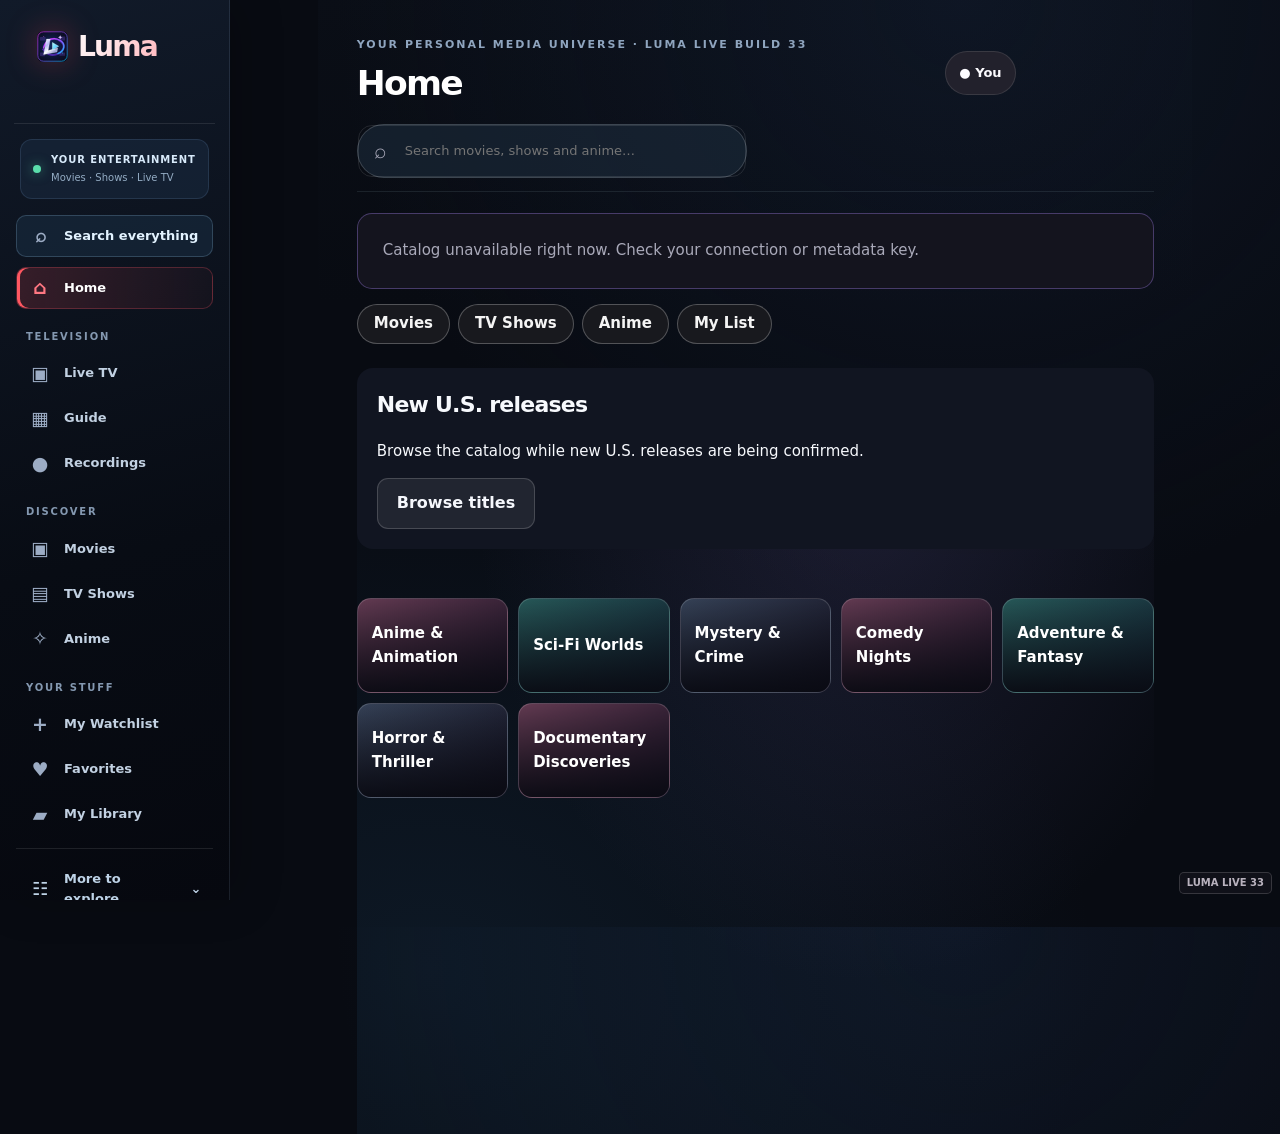
==== index.html @ 81f12582 "Place active TV focus transition inside remote handler" ====
<!doctype html>
<html lang="en"><head><meta charset="utf-8"><meta name="viewport" content="width=device-width,initial-scale=1,viewport-fit=cover"><meta name="theme-color" content="#090a12"><meta name="apple-mobile-web-app-capable" content="yes"><meta name="apple-mobile-web-app-title" content="Luma"><meta name="description" content="Luma Media Center — fresh build"><title>Luma · Live Build 33</title><link rel="icon" href="./luma-logo.svg" type="image/svg+xml">

<link rel="stylesheet" href="./iptv-vod.css">
<link rel="stylesheet" href="./luma-player.css">
<link rel="stylesheet" href="./iptv-library.css"><link rel="apple-touch-icon" sizes="180x180" href="./apple-touch-icon.png">
<style>/* styles.css */

:root{--accent:#ae8aff;--bg:#080911;--surface:#141622;--surface2:#1c2030;--text:#fcfbff;--muted:#a9a9b9;--line:#ffffff19;--shadow:0 24px 60px #0005;color-scheme:dark}*{box-sizing:border-box}html{scroll-behavior:smooth}body{background:var(--bg);color:var(--text);margin:0;font:15px/1.55 -apple-system,BlinkMacSystemFont,"Segoe UI",system-ui,sans-serif;min-height:100vh}button,input,select{font:inherit}button{cursor:pointer}a{color:var(--accent)}button:focus-visible,input:focus-visible,select:focus-visible{outline:3px solid #55f8d7;outline-offset:3px}button{border:0}h1,h2,h3,p{margin-top:0}h1,h2,h3{letter-spacing:-.035em}h1{font-size:clamp(27px,3.2vw,38px)}h2{font-size:22px}h3{font-size:19px}.app{display:grid;grid-template-columns:210px minmax(0,1fr);min-height:100vh}.sidebar{padding:25px 13px;background:#0d0f19;border-right:1px solid var(--line);position:sticky;top:0;height:100vh;z-index:10}.logo{font-size:29px;font-weight:900;letter-spacing:-.06em;display:flex;gap:7px;align-items:center;margin:0 12px 37px}.logo i{font-style:normal;color:var(--accent)}.brandSpark{filter:drop-shadow(0 0 14px var(--accent))}.navigation{display:grid;gap:6px}.navbutton{width:100%;text-align:left;padding:13px 16px;background:none;color:var(--muted);display:flex;gap:12px;align-items:center;font-weight:650;border-radius:11px}.navbutton span:first-child{min-width:18px;font-size:19px;text-align:center}.navbutton.active,.navbutton:hover{background:linear-gradient(95deg,#ac83ff24,#ffffff06);color:white}.navbutton.active{border-left:3px solid var(--accent)}.sideCaption{font-size:11px;text-transform:uppercase;letter-spacing:1.5px;margin:40px 12px 0;color:#77788d}.main{min-width:0;padding:30px clamp(20px,3.4vw,54px) 80px}.top{display:flex;align-items:center;gap:20px;justify-content:space-between;flex-wrap:wrap;margin-bottom:25px}.top small{display:block;color:var(--accent);font-size:11px;letter-spacing:2px;font-weight:750;text-transform:uppercase}.top h1{margin:4px 0 0}.searchWrap{position:relative;flex:0 1 390px;min-width:200px}.searchWrap>span{position:absolute;left:16px;top:10px;color:var(--muted);font-size:21px}.search{width:100%;background:#ffffff0c;border:1px solid var(--line);color:var(--text);border-radius:14px;padding:13px 14px 13px 46px;outline:none}.search:focus{border-color:var(--accent)}.hero{min-height:360px;border-radius:22px;position:relative;display:flex;align-items:flex-end;background-image:linear-gradient(90deg,#111524 2%,#111524b3 54%,#15172842 100%),var(--hero);background-size:cover;background-position:center;overflow:hidden;box-shadow:var(--shadow)}.hero:after{content:"";position:absolute;inset:0;background:linear-gradient(0deg,#080a17a8,transparent 55%);pointer-events:none}.heroInfo{position:relative;z-index:1;padding:clamp(22px,4vw,48px);max-width:700px}.hero h2{font-size:clamp(32px,4.3vw,58px);line-height:1.05;margin:12px 0}.hero p{max-width:540px;color:#e1deed;line-height:1.7}.eyebrow{font-size:11px;color:#e2d3ff;font-weight:800;letter-spacing:2px;text-transform:uppercase}.heroMeta{color:#cfcbe2;margin-bottom:13px;font-weight:650}.actions,.toolbar{display:flex;align-items:center;gap:10px;flex-wrap:wrap}.primary,.secondary{padding:12px 19px;border-radius:11px;font-weight:750;min-height:43px}.primary{background:var(--accent);color:#130c1e}.secondary{background:#ffffff19;color:var(--text);border:1px solid #ffffff25}.primary:hover{filter:brightness(1.12)}.secondary:hover{background:#ffffff27}.shelf{margin:34px 0}.shelfhead{display:flex;justify-content:space-between;align-items:baseline;gap:15px}.shelfhead h2{margin-bottom:15px}.shelfhead span{font-size:12px;color:var(--muted)}.tiles{display:grid;grid-template-columns:repeat(auto-fill,minmax(142px,1fr));gap:17px}.media{padding:0;text-align:left;background:none;color:var(--text);min-width:0;border-radius:13px;overflow:hidden;transition:transform .17s}.media:hover{transform:translateY(-4px)}.art{aspect-ratio:2/3;background:linear-gradient(140deg,var(--c1),#1a223b);border-radius:13px;position:relative;overflow:hidden;box-shadow:0 12px 20px #0003}.art img{position:absolute;inset:0;width:100%;height:100%;object-fit:cover}.posterText{position:absolute;top:50%;left:10%;right:10%;transform:translateY(-50%);font-size:clamp(16px,2.4vw,25px);font-weight:850;text-align:center;letter-spacing:-1px}.pin{position:absolute;z-index:2;right:8px;top:8px;background:#171520b8;color:#ffc2ed;border-radius:50%;height:30px;width:30px;display:grid;place-items:center}.iteminfo{padding:10px 2px 4px}.iteminfo b{display:block;font-size:14px;white-space:nowrap;overflow:hidden;text-overflow:ellipsis}.iteminfo small{display:block;margin-top:4px;font-size:12px;color:var(--muted)}.track{height:3px;background:#ffffff24;border-radius:6px;margin-top:10px;overflow:hidden}.track div{height:100%;background:var(--accent)}.empty,.notice,.loading{background:var(--surface);padding:25px;border:1px solid var(--line);border-radius:15px;color:var(--muted)}.notice{border-color:#ae8aff55;margin-bottom:15px}.loading{display:flex;gap:15px;align-items:center;margin-bottom:15px}.spinner{width:20px;height:20px;border:2px solid #ffffff21;border-top-color:var(--accent);border-radius:50%;animation:rotate .8s linear infinite}@keyframes rotate{to{transform:rotate(360deg)}}.micro{color:var(--muted);font-size:12px;line-height:1.8}.toolbar{margin:20px 0}.settingsGrid{display:grid;grid-template-columns:repeat(auto-fit,minmax(min(100%,360px),1fr));gap:17px;align-items:start}.settingCard{background:var(--surface);border:1px solid var(--line);border-radius:19px;padding:24px}.settingCard h2{margin-bottom:12px}.settingCard p{color:var(--muted);line-height:1.7}.settingCard label,.pad label{display:block;margin:13px 0;font-size:13px;font-weight:750;color:#d7d3e6}.settingCard input:not([type=color]),.settingCard select,.pad input,.pad select,.episodes select{display:block;width:100%;margin-top:7px;border-radius:11px;padding:12px;background:#0b0d18;color:var(--text);border:1px solid var(--line);min-height:45px}.settingCard input[type=color]{display:block;width:85px;height:44px;margin:8px 0;background:transparent;border:none}.settingCard .actions{margin-top:14px}.connect{display:flex;align-items:center;justify-content:space-between;border:1px solid var(--line);padding:12px;border-radius:10px;margin:10px 0}.status{font-size:12px;color:#fbb7c1}.shade{position:fixed;inset:0;z-index:80;background:#000c;backdrop-filter:blur(10px);display:grid;place-items:center;padding:18px}.dialog{background:#1a1c29;color:#fff;border:1px solid #ffffff28;border-radius:22px;max-height:94vh;overflow:auto;width:min(780px,100%);position:relative;box-shadow:var(--shadow)}.modalOpen{overflow:hidden}.close{position:sticky;top:15px;float:right;margin:13px 15px -53px 0;z-index:10;background:#111a;color:white;border:1px solid #ffffff27;width:37px;height:37px;border-radius:50%}.detailArt{height:260px;background-size:cover;background-position:center}.detailBody,.pad,.playerWrap{padding:28px}.detailBody h2{font-size:35px;margin:8px 0}.detailBody>p,.pad>p{color:#d1cedb;line-height:1.7}.episodes{border-top:1px solid var(--line);margin-top:24px;padding-top:24px}.episodes select{max-width:270px;margin:12px 0 20px}.episodeList{display:grid;gap:8px}.episode{background:#ffffff0c;color:white;text-align:left;border-radius:12px;padding:12px;display:grid;grid-template-columns:35px 1fr 24px;gap:12px;align-items:center}.episode:hover{background:#ffffff1c}.episodeNum{display:grid;place-items:center;background:#ffffff15;border-radius:9px;height:35px}.episode b,.episode span,.episode small{display:block}.episode span,.episode small{color:var(--muted);font-size:12px}.episodeArrow{color:var(--accent)}#video{width:100%;background:black;max-height:54vh;border-radius:12px;margin-bottom:14px}.playerWrap h2{padding-right:35px}.playerWrap .micro{margin-top:14px}.toast{position:fixed;bottom:24px;right:24px;background:#2e2941;border:1px solid var(--accent);color:white;padding:12px 20px;border-radius:12px;z-index:120;opacity:0;transform:translateY(20px);transition:.2s;pointer-events:none}.toast.visible{opacity:1;transform:none}[data-density=compact] .tiles{grid-template-columns:repeat(auto-fill,minmax(115px,1fr));gap:11px}[data-theme=light]{--bg:#f3f2f8;--surface:#fff;--surface2:#eceaf5;--text:#191527;--muted:#6e687b;--line:#27163b24;color-scheme:light}[data-theme=light] .sidebar{background:#ebe9f4}[data-theme=light] .navbutton.active,[data-theme=light] .navbutton:hover{color:#201a30}[data-theme=light] .search{background:#fff}[data-theme=light] .settingCard input:not([type=color]),[data-theme=light] .settingCard select{background:#f2f0f8}[data-theme=light] .secondary{color:var(--text);background:#ad87ef22;border-color:#6e3c9b44}[data-theme=light] .iteminfo{color:#1e1729}[data-theme=light] .dialog{background:#fff;color:#181522}[data-theme=light] .pad input,[data-theme=light] .pad select,[data-theme=light] .episodes select{background:#f6f4fa;color:#181522}[data-theme=light] .episode{background:#edeaf4;color:#1b1a22}[data-theme=light] .detailBody>p,[data-theme=light] .pad>p{color:#5e576b}
@media(max-width:790px){.app{display:block}.sidebar{height:auto;position:sticky;top:0;padding:10px 12px 6px;background:#0d0f19ed;border-right:0;border-bottom:1px solid var(--line);backdrop-filter:blur(16px)}.logo{font-size:24px;margin:0 5px 7px}.navigation{display:flex;gap:4px;overflow:auto;padding-bottom:5px;scrollbar-width:none}.navigation::-webkit-scrollbar{display:none}.navbutton{min-width:max-content;padding:9px 12px;font-size:12px;gap:7px}.navbutton span:first-child{font-size:16px;min-width:12px}.sideCaption{display:none}.main{padding:17px 15px 65px}.top{margin-bottom:17px}.searchWrap{flex:1 1 100%}.hero{min-height:320px;background-position:center}.heroInfo{padding:22px}.hero h2{font-size:37px}.hero p{display:-webkit-box;-webkit-line-clamp:3;-webkit-box-orient:vertical;overflow:hidden}.tiles{grid-template-columns:repeat(3,minmax(0,1fr));gap:11px}.shelf{margin:25px 0}.iteminfo small{font-size:11px}.iteminfo b{font-size:12px}.detailArt{height:190px}.detailBody,.pad,.playerWrap{padding:20px}.detailBody h2{font-size:29px}}@media(max-width:480px){.tiles{grid-template-columns:repeat(2,minmax(0,1fr));gap:13px}.hero{min-height:330px}.hero h2{font-size:34px}.heroInfo{padding:20px}.hero p{font-size:13px}.shelfhead h2{font-size:19px}.top h1{font-size:25px}.settingCard{padding:18px}}@media(prefers-reduced-motion:reduce){*,*:before,*:after{animation-duration:.01ms!important;transition-duration:.01ms!important;scroll-behavior:auto!important}}

/* addons.css */

.addonsHero{padding:clamp(22px,4vw,38px);border-radius:22px;background:radial-gradient(ellipse at 95% 20%,#a32a3a73,transparent 53%),linear-gradient(115deg,#2b121e,#101521);border:1px solid #ffffff1a;box-shadow:0 22px 55px #0003;margin-bottom:23px}.addonsHero h2{font-size:clamp(28px,3vw,42px);margin:8px 0}.addonsHero p{max-width:660px;color:#ded8ee;line-height:1.8}.addonTabs{display:flex;gap:10px;flex-wrap:wrap}.addonTabs .selected{outline:2px solid var(--accent);background:#ffffff20}.addonInstall{margin:22px 0}.addonInputRow{display:flex;gap:10px;align-items:center;margin-top:9px}.addonInputRow input,.addonSearch{min-width:0;flex:1;background:#0c101e;border:1px solid #ffffff28;border-radius:11px;color:#fff;padding:13px;min-height:45px}.addonInputRow .primary{flex:none}.addonList{display:grid;gap:11px}.addonItem{display:flex;gap:16px;align-items:center;background:var(--surface);border:1px solid var(--line);padding:17px;border-radius:16px}.addonAvatar{display:grid;place-items:center;flex:0 0 54px;height:54px;border-radius:14px;background:linear-gradient(145deg,#c03949,#3c2238);font-size:25px;font-weight:900;color:white}.addonDescription{flex:1;min-width:0}.addonDescription b{display:block;font-size:17px}.addonDescription span,.addonDescription small{display:block;color:var(--muted);font-size:12px}.addonDescription p{font-size:13px;color:var(--muted);margin:6px 0}.addonControls{display:flex;gap:8px;align-items:center;flex-wrap:wrap}.addonControls label{display:flex;align-items:center;gap:5px;white-space:nowrap;font-size:12px;color:var(--muted)}.addonControls input{accent-color:var(--accent);width:17px;height:17px}.small{padding:8px 10px;min-height:32px;font-size:12px}.addonSearch{flex:1 1 250px;max-width:400px}.addonDetailBanner{height:220px;background:linear-gradient(130deg,#38345e,#111827);background-size:cover;background-position:center}.addonStreamList{display:grid;gap:11px;margin:17px 0}.addonStream{display:flex;justify-content:space-between;gap:15px;align-items:center;padding:15px;background:#ffffff0a;border:1px solid #ffffff12;border-radius:13px}.addonStream b,.addonStream small{display:block}.addonStream small{color:#b5b1c3;font-size:12px;margin-top:4px}.playerChoices{display:grid;grid-template-columns:repeat(2,minmax(0,1fr));gap:13px;margin:20px 0}.playerChoice{display:flex;flex-direction:column;justify-content:center;gap:6px;padding:20px;text-align:left;border:1px solid #ffffff28;border-radius:16px;background:linear-gradient(115deg,#2d243e,#101926);color:white;min-height:95px}.playerChoice:hover{border-color:var(--accent);transform:translateY(-2px)}.playerChoice b{font-size:17px}.playerChoice span{color:#bab6ca;font-size:12px}@media(max-width:650px){.addonItem{align-items:flex-start;flex-wrap:wrap}.addonControls{width:100%;justify-content:flex-end}.addonInputRow{flex-direction:column;align-items:stretch}.playerChoices{grid-template-columns:1fr}.addonStream{flex-wrap:wrap}}

/* releases.css */

.categoryStrip{display:grid;grid-template-columns:repeat(4,minmax(0,1fr));gap:12px;margin:24px 0}.categoryStrip button{color:#fff;background:linear-gradient(140deg,#361522,#191426);border:1px solid #ffffff25;border-radius:15px;min-height:91px;text-align:left;padding:16px;transition:transform .15s,border .15s}.categoryStrip button:hover{transform:translateY(-3px);border-color:var(--accent)}.categoryStrip b,.categoryStrip span{display:block}.categoryStrip b{font-size:15px}.categoryStrip span{font-size:12px;color:#c6b9cd;margin-top:7px}.releaseIntro{border-radius:21px;padding:29px;background:radial-gradient(ellipse at 90% 20%,#a72745aa,transparent 60%),linear-gradient(115deg,#23172c,#111724);border:1px solid #ffffff21;margin:10px 0 26px}.releaseIntro h2{font-size:clamp(27px,3vw,40px);margin:8px 0}.releaseIntro p{max-width:740px;color:#d3cbd8;line-height:1.8}.releaseIntro select{display:block;margin:10px 0;color:#fff;background:#141322;border:1px solid #ffffff36;border-radius:10px;padding:12px 15px;min-width:170px}.availabilityPanel{margin-top:25px;border-top:1px solid #ffffff2b;padding-top:20px}.availabilityPanel h3{margin-bottom:12px}.availabilityBadge,.statusUnknown{display:inline-block;border-radius:100px;padding:6px 11px;margin:6px 0 14px;background:#22523d;color:#b4ffdd;font-size:12px;font-weight:750}.statusUnknown{background:#584627;color:#ffdaa2}.providerRow{display:grid;grid-template-columns:160px 1fr;gap:13px;margin:5px 0;border-bottom:1px solid #ffffff12;padding:10px 0}.providerRow b{color:#ece0ee}.providerRow span{color:#d4cedc}.hero{border:1px solid #ff77772e}.hero .eyebrow{color:#ffd6da} .brandMark{height:31px;width:33px;flex:none;filter:drop-shadow(0 0 13px #fd3e5b9a)}.logo i{background:linear-gradient(110deg,#fff,#ffb9bf);-webkit-background-clip:text;background-clip:text;color:transparent}@media(max-width:960px){.categoryStrip{grid-template-columns:repeat(2,minmax(0,1fr))}}@media(max-width:490px){.categoryStrip{gap:8px}.categoryStrip button{padding:12px;min-height:80px}.categoryStrip b{font-size:13px}.categoryStrip span{font-size:11px}.providerRow{grid-template-columns:1fr;gap:1px}}

/* polish.css */

.releaseFlag{position:absolute;bottom:9px;left:8px;padding:5px 9px;border-radius:20px;background:#e82d4b;color:white;font-size:10px;font-weight:800;z-index:2;box-shadow:0 6px 20px #0007}.art .pin+.releaseFlag{max-width:75%}.bulkAdd{margin:18px 0 6px;border:1px solid #ffffff25;border-radius:13px;padding:14px;background:#ffffff09}.bulkAdd summary{cursor:pointer;font-weight:750;color:var(--text)}.bulkAdd label{display:block;margin:12px 0 4px;font-size:13px}.bulkAdd textarea{resize:vertical;width:100%;min-height:115px;background:#0d111f;color:#fff;border:1px solid #ffffff35;border-radius:10px;padding:12px;font:13px/1.6 ui-monospace,SFMono-Regular,Menlo,monospace;margin:5px 0 12px}.bulkAdd .secondary{display:block}

/* tv.css */

/* Luma responsive navigation and 10-foot interface. */
.menuToggle{display:none;align-items:center;justify-content:center;flex:none;gap:8px;background:var(--surface2);color:var(--text);border:1px solid var(--line);border-radius:12px;padding:10px 13px;min-height:44px;min-width:44px;font-weight:700}
.menuToggle .bars{font-size:20px;line-height:1}
.navBackdrop{display:none}
.sidebarTop{display:flex;align-items:center;justify-content:space-between;gap:8px}
.sidebarDismiss{display:none;background:var(--surface2);color:var(--text);border:1px solid var(--line);border-radius:10px;padding:9px 12px;min-width:44px;min-height:44px}
.sidebar{min-height:0;overflow-y:auto;overscroll-behavior:contain;scrollbar-width:thin}
.navigation{min-height:0}
body.nav-open{overflow:hidden}
#content{min-width:0}
.main{min-width:0}
.tiles,.categoryStrip,.settingsGrid{min-width:0}
.navbutton{transition:background .15s,transform .15s}
.navbutton:focus-visible,.media:focus-visible,.episode:focus-visible,.playerChoice:focus-visible,.categoryStrip button:focus-visible,.primary:focus-visible,.secondary:focus-visible,.menuToggle:focus-visible,.sidebarDismiss:focus-visible{outline:3px solid #54f4d9;outline-offset:3px;box-shadow:0 0 0 7px #54f4d933;position:relative;z-index:2}
@media(max-width:790px), (orientation:landscape) and (max-height:650px) and (max-width:1150px){
  .app{display:block;min-width:0}
  .sidebar{position:fixed;inset:0 auto 0 0;width:min(310px,84vw);height:100dvh;z-index:105;transform:translateX(-105%);transition:transform .22s ease;box-shadow:20px 0 70px #0009;display:flex;flex-direction:column;background:#0d0f19;border-right:1px solid var(--line);border-bottom:0;padding:16px max(12px,env(safe-area-inset-left));overflow-y:auto;visibility:hidden}
  .sidebar .sidebarTop{flex:none}
  .sidebar .logo{margin:0;font-size:27px}
  .sidebar .navigation{display:flex;flex-direction:column;gap:5px;overflow-y:auto;overflow-x:hidden;padding:12px 3px 24px;scrollbar-width:thin}
  .sidebar .navbutton{white-space:normal;min-width:0;min-height:47px;padding:11px 14px;font-size:15px;gap:12px}
  .sidebar .navbutton span:first-child{font-size:19px;min-width:20px}
  .sidebar .sideCaption{display:none}
  .menuToggle,.sidebarDismiss{display:inline-flex}
  .navBackdrop{display:block;position:fixed;inset:0;z-index:104;background:#000b;opacity:0;pointer-events:none;transition:opacity .22s}
  body.nav-open .sidebar{transform:translateX(0);visibility:visible}
  body.nav-open .navBackdrop{opacity:1;pointer-events:auto}
  .main{width:100%;min-width:0;padding:clamp(12px,2vw,22px) max(15px,env(safe-area-inset-left)) 60px}
  .top{position:sticky;top:0;z-index:30;justify-content:flex-start;gap:12px;flex-wrap:wrap;background:var(--bg);padding:8px 0 11px;margin-top:-8px;border-bottom:1px solid var(--line)}
  .top>div:nth-child(2){flex:1}
  .searchWrap{min-width:min(190px,100%);flex:1 1 260px}
  .tiles{grid-template-columns:repeat(auto-fill,minmax(145px,1fr));gap:14px}
  .hero{min-height:250px}
  .categoryStrip{grid-template-columns:repeat(4,minmax(0,1fr));gap:9px}
}
@media(max-width:790px) and (orientation:portrait){
 .top{align-items:center}
 .top>div:nth-child(2){flex:1}
 .top .searchWrap{flex:1 1 100%}
 .tiles{grid-template-columns:repeat(2,minmax(0,1fr))}
 .categoryStrip{grid-template-columns:repeat(2,minmax(0,1fr))}
}
@media(orientation:landscape) and (max-height:650px) and (max-width:1150px){
 .main{padding-top:12px}
 .top{margin-bottom:13px}
 .top h1{font-size:clamp(22px,3vw,30px)}
 .hero{min-height:225px}
 .heroInfo{padding:20px}
 .hero h2{font-size:clamp(27px,4vw,43px)}
 .hero p{max-width:580px}
 .shelf{margin:22px 0}
 .tiles{grid-template-columns:repeat(auto-fill,minmax(135px,1fr))}
 .dialog{max-height:94dvh}
 .playerWrap #video{max-height:56dvh}
 .toast{max-width:min(500px,80vw);bottom:9px}
}
/* Keep sidebar scrollable and all actions accessible on short desktop/TV browser windows. */
@media(min-width:791px) and (min-height:651px){
 .sidebar{max-height:100dvh}
}
@media(min-width:1250px) and (min-height:650px){
 .app{grid-template-columns:clamp(230px,17vw,330px) minmax(0,1fr)}
 .sidebar{padding:clamp(18px,2.4vw,32px)}
 .logo{font-size:clamp(28px,2.5vw,39px)}
 .navbutton{font-size:clamp(16px,1.1vw,21px);padding:clamp(12px,1.1vw,18px) 15px;min-height:48px}
 .navbutton span:first-child{font-size:clamp(19px,1.4vw,26px)}
 .main{padding:clamp(25px,3vw,60px)}
 .tiles{grid-template-columns:repeat(auto-fill,minmax(clamp(170px,11vw,240px),1fr));gap:clamp(14px,1.2vw,26px)}
 .hero{min-height:clamp(400px,40vh,650px)}
 .hero h2{font-size:clamp(42px,4vw,74px)}
 .heroInfo{padding:clamp(35px,4vw,75px)}
 .search{font-size:18px;min-height:52px}
 .shelfhead h2{font-size:clamp(23px,1.6vw,33px)}
 .iteminfo b{font-size:clamp(15px,1.05vw,20px)}
 .iteminfo small{font-size:clamp(12px,.83vw,16px)}
 .primary,.secondary{min-height:50px;font-size:clamp(16px,1vw,20px)}
 .dialog{width:min(1050px,90vw)}
}
@media(prefers-reduced-motion:reduce){.sidebar,.navBackdrop{transition:none}}

/* cinema.css */

/* Luma cinematic horizontal browsing v10 — designed for touch, landscape and TV remotes */
:root{--bg:#08080e;--surface:#14141e;--surface2:#22212c;--line:#ffffff1b;--accent:#f43f58}
.main{overflow:hidden}
#content{width:100%;min-width:0}
.shelf{margin:33px 0 39px}
.shelfhead{display:flex;align-items:center;justify-content:space-between;gap:12px;margin-bottom:13px}
.shelfhead h2{font-size:clamp(18px,1.6vw,27px);line-height:1.25;letter-spacing:-.035em;margin:0}
.shelfhead>span{display:none}
.railActions{display:flex;gap:7px;align-items:center;margin-left:auto}
.railArrow{display:grid;place-items:center;width:35px;height:35px;min-width:35px;min-height:35px;border-radius:50%;background:#292a38;border:1px solid #ffffff28;color:white;font-size:20px}
.railArrow:hover,.railArrow:focus-visible{background:var(--accent);color:#160d13}
.shelf .tiles{display:flex!important;flex-flow:row nowrap!important;gap:clamp(9px,1.1vw,17px)!important;width:100%;max-width:100%;overflow-x:auto;overflow-y:hidden;scroll-behavior:smooth;scroll-snap-type:x mandatory;overscroll-behavior-inline:contain;padding:5px 6px 22px 2px;scrollbar-width:thin;scrollbar-color:#6b3c51 transparent;align-items:start}
.shelf .media{flex:0 0 clamp(140px,15.4vw,225px);width:clamp(140px,15.4vw,225px);max-width:calc(100vw - 50px);scroll-snap-align:start;scroll-snap-stop:normal;transition:transform .18s ease,filter .18s ease;overflow:visible;position:relative}
.shelf .media:hover{transform:translateY(-3px)}
.shelf .media .art{aspect-ratio:2/3;border-radius:10px;background:linear-gradient(145deg,#673a58,#131522);overflow:hidden;border:1px solid #ffffff13;box-shadow:0 9px 18px #0005}
.shelf .media .art img{height:100%;width:100%;object-fit:cover;object-position:center top;transition:transform .23s ease}
.shelf .media:hover .art img{transform:scale(1.055)}
.shelf .iteminfo{padding:9px 3px 6px}
.shelf .iteminfo b{font-size:clamp(13px,1vw,17px);line-height:1.45}
.shelf .iteminfo small{font-size:clamp(11px,.8vw,13px)}
.shelf .art .posterText{font-size:20px}
.shelf .releaseFlag{bottom:8px;left:7px;font-size:10px;max-width:90%;white-space:nowrap;overflow:hidden;text-overflow:ellipsis}
.hero{min-height:clamp(330px,42vw,610px)!important;border:0;border-radius:15px;background-image:linear-gradient(90deg,#08090df2 0%,#0b0b13c9 30%,#08080e2c 83%),linear-gradient(0deg,#08080eda 0%,transparent 50%),var(--hero)!important;background-position:center,center,center 26%;background-size:cover;box-shadow:none;margin-bottom:25px}
.hero:after{background:linear-gradient(0deg,var(--bg),transparent 38%)}
.heroInfo{padding:clamp(25px,4.5vw,62px)!important;max-width:min(64%,740px)}
.hero .eyebrow{font-weight:900;color:#f7d2d6;letter-spacing:.19em}
.hero h2{font-size:clamp(36px,5.1vw,77px)!important;line-height:1.02;max-width:750px;letter-spacing:-.055em;text-shadow:0 4px 22px #0008}
.hero p{max-width:540px;line-height:1.65;font-size:clamp(13px,1.2vw,18px);text-shadow:0 2px 8px #000b}
.heroMeta{font-size:clamp(12px,1vw,16px);font-weight:700}
.primary{background:var(--accent);color:#fff}
.hero .primary{background:#ed3247;color:#fff}
.hero .secondary{backdrop-filter:blur(9px);background:#2b2b38b8;border:1px solid #ffffff38}
.categoryStrip{display:flex;flex-wrap:nowrap;overflow-x:auto;gap:10px;scrollbar-width:none;padding:1px 2px 14px;scroll-snap-type:x proximity}
.categoryStrip button{flex:1 0 165px;min-width:165px;max-width:250px;scroll-snap-align:start;background:linear-gradient(130deg,#35202c,#181720);border-radius:13px;min-height:84px}
.categoryStrip b{font-size:14px}
.media .pin{border:1px solid #ffffff2b;background:#111b}
.loading{background:#ffffff08;border-color:#ffffff12;padding:12px 15px;max-width:max-content;margin-bottom:13px}
.empty{min-height:100px;display:flex;align-items:center}
.shade{padding:clamp(0px,2vw,18px);align-items:center}
.dialog{width:min(1050px,96vw);max-height:min(94dvh,900px);border-radius:17px;overflow-x:hidden;box-shadow:0 35px 110px #000c;background:#14141e;border:1px solid #ffffff20}
.dialog .detailArt{height:clamp(250px,41vh,475px);background-position:center 31%;background-size:cover;position:relative}
.dialog .detailArt:after{content:"";position:absolute;inset:0;background:linear-gradient(0deg,#14141e 0%,#14141e0c 75%)}
.dialog .detailBody{position:relative;margin-top:-65px;padding:0 clamp(20px,4vw,50px) 35px}
.dialog .detailBody h2{font-size:clamp(31px,3.6vw,53px);letter-spacing:-.045em;line-height:1.1;max-width:850px}
.dialog .detailBody>p{max-width:820px;font-size:clamp(14px,1.1vw,17px);line-height:1.7}
.dialog .detailBody .actions{margin:21px 0;display:flex;gap:11px}
.dialog .detailBody .actions button{min-height:48px;padding:12px 20px}
.dialog .episodes{padding-top:25px;margin-top:24px}
.dialog .episode{background:#ffffff0a;border:1px solid #ffffff10}
.dialog .close{position:sticky;top:10px;float:right;margin:12px 12px -54px 0;background:#090912dc;z-index:20;border:1px solid #ffffff45}
.dialog .availabilityPanel{margin-top:28px}
@media(min-width:1250px) and (min-height:650px){
 .shelf .tiles{grid-template-columns:none!important}
 .shelf .media{flex-basis:clamp(170px,13vw,270px);width:clamp(170px,13vw,270px)}
 .heroInfo{max-width:65%}
}
@media(max-width:790px){
 .main{padding-bottom:54px}
 .hero{min-height:clamp(290px,55vw,420px)!important}
 .heroInfo{max-width:85%;padding:23px!important}
 .hero h2{font-size:clamp(29px,5.6vw,44px)!important}
 .shelf{margin:25px 0 31px}
 .shelf .media{flex-basis:clamp(128px,25vw,175px);width:clamp(128px,25vw,175px)}
 .categoryStrip button{flex-basis:165px;max-width:190px}
 .dialog{max-height:96dvh;width:98vw}
 .dialog .detailBody{padding:0 20px 26px}
}
@media(max-width:520px){
 .hero{min-height:380px!important;background-position:center,center,65% 30%}
 .heroInfo{max-width:94%}
 .hero h2{font-size:clamp(29px,8vw,41px)!important}
 .hero p{display:-webkit-box;-webkit-line-clamp:3;-webkit-box-orient:vertical;overflow:hidden}
 .shelfhead h2{font-size:19px}
 .shelf .media{flex-basis:clamp(126px,39vw,165px);width:clamp(126px,39vw,165px)}
 .railArrow{width:32px;height:32px;min-height:32px;min-width:32px}
 .dialog .detailArt{height:220px}
 .dialog .detailBody{margin-top:-28px;padding:0 19px 28px}
 .dialog .detailBody h2{font-size:30px}
 .dialog .detailBody .actions{display:grid;grid-template-columns:1fr 1fr}
 .dialog .detailBody .actions button{font-size:13px;min-height:43px;padding:9px}
 .dialog .detailBody .actions button:first-child{grid-column:span 2}
 .dialog .episode{grid-template-columns:35px minmax(0,1fr) 20px}
}
@media(orientation:landscape) and (max-height:650px) and (max-width:1150px){
 .hero{min-height:255px!important}
 .heroInfo{max-width:72%;padding:21px!important}
 .hero h2{font-size:clamp(29px,4vw,45px)!important}
 .hero p{-webkit-line-clamp:2}
 .shelf .media{flex-basis:clamp(135px,19vw,190px);width:clamp(135px,19vw,190px)}
 .dialog{max-height:97dvh}
 .dialog .detailArt{height:150px}
 .dialog .detailBody{margin-top:-20px}
}

/* detail-v11.css */

/* Luma v11: compact cinematic detail surface, movie-first controls. */
.dialog{width:min(950px,96vw);border-radius:18px}
.dialog .detailArt{height:clamp(180px,33vh,350px);background-position:center 35%;border-radius:18px 18px 0 0}
.dialog .detailArt:after{background:linear-gradient(0deg,#14141e 0%,#14141e17 66%,transparent 100%)}
.dialog .detailBody{margin-top:-24px;padding:0 clamp(18px,3.5vw,40px) 28px}
.dialog .detailBody h2{font-size:clamp(27px,3.5vw,45px);line-height:1.08;margin:5px 0 10px}
.dialog .detailBody .eyebrow{font-size:11px;color:#ffb9c2;font-weight:850;letter-spacing:.12em}
.dialog .detailSynopsis{display:-webkit-box;-webkit-line-clamp:3;-webkit-box-orient:vertical;overflow:hidden;max-width:730px;line-height:1.6;font-size:clamp(14px,1.2vw,16px);color:#c9c6cf;margin:12px 0 2px}
.dialog .detailBody.expanded .detailSynopsis{-webkit-line-clamp:unset;display:block}
.dialog .readMore{display:inline-flex;align-items:center;background:transparent;border:0;color:#e2d6db;font-size:13px;font-weight:800;padding:6px 0;margin:0 0 13px;text-decoration:underline;text-decoration-color:#7b5d66;text-underline-offset:3px}
.dialog .detailBody .actions{display:grid;grid-template-columns:repeat(2,minmax(0,1fr));gap:10px;margin:9px 0 13px;max-width:760px}
.dialog .detailBody .actions button{min-width:0;min-height:46px;padding:11px 12px;font-size:clamp(13px,1.1vw,16px);border-radius:10px;white-space:normal;line-height:1.2}
.dialog #findStreams{background:#ed334c;color:white;font-weight:850;box-shadow:0 9px 23px #f43b4933}
.dialog .detailDisclaimer{font-size:11px;color:#8e8c98;max-width:720px;line-height:1.55}
.dialog .detailBody .episodes{margin-top:16px}
.dialog .detailBody .availabilityPanel{margin-top:18px}
.dialog .detailBody .availabilityPanel h3{font-size:18px}
.dialog .close{width:40px;height:40px;background:#090912ed}
.matchPanel{padding:clamp(20px,4vw,34px)!important}
.matchPanel h2{font-size:clamp(24px,3vw,34px);margin:8px 0 14px}
.matchPanel>p{font-size:14px;color:#bcb9c7;line-height:1.55}
.matchChoices{display:grid;gap:8px;margin:14px 0}
.matchChoices .micro{margin-bottom:4px}
.matchChoice{display:grid;grid-template-columns:minmax(0,1fr) auto auto;gap:10px;align-items:center;width:100%;min-height:54px;text-align:left;border:1px solid #ffffff21;border-radius:10px;background:#222230;color:#fff;padding:11px 13px}
.matchChoice:hover,.matchChoice:focus-visible{border-color:var(--accent);background:#322332}
.matchMovie{font-size:15px;font-weight:800;overflow:hidden;text-overflow:ellipsis}
.matchChoice>span:nth-child(2){font-size:12px;color:#d1bfca}
.matchArrow{color:#ff9caa;font-size:12px;font-weight:800}
.manualMatch{border-top:1px solid #ffffff20;padding-top:15px;margin:18px 0 15px}
.manualMatch summary{cursor:pointer;color:#b8b3c1;font-size:13px}
.manualMatch form{padding:10px 0}
.manualMatch label{display:block;font-size:13px;margin:8px 0}
.manualMatch input{display:block;width:100%;max-width:350px;margin:9px 0 12px;background:#0e0f19;color:#fff;border:1px solid #ffffff22;border-radius:10px;padding:12px}
.emptyStreams{padding:32px}
@media(max-width:750px){
 .dialog{width:calc(100vw - 20px);max-height:calc(100dvh - 105px);border-radius:16px}
 .dialog .detailArt{height:clamp(170px,29vh,265px)}
 .dialog .detailBody{margin-top:-17px;padding:0 17px 23px}
 .dialog .detailBody h2{font-size:clamp(27px,7vw,34px)}
 .dialog .detailSynopsis{-webkit-line-clamp:3;font-size:14px;line-height:1.55;margin-top:10px}
 .dialog .detailBody .actions{display:grid;grid-template-columns:repeat(2,minmax(0,1fr));gap:8px;margin:9px 0 14px}
 .dialog .detailBody .actions #findStreams{grid-column:span 2;min-height:48px}
 .dialog .detailBody .actions button{min-height:42px;font-size:13px;padding:9px 9px}
 .dialog .detailBody .readMore{font-size:12px;margin-bottom:9px}
 .dialog .detailDisclaimer{font-size:11px}
 .matchPanel{padding:22px!important}
}
@media(orientation:landscape) and (max-height:600px){
 .dialog{max-height:calc(100dvh - 18px)}
 .dialog .detailArt{height:145px}
 .dialog .detailBody{margin-top:-10px;padding:0 20px 24px}
 .dialog .detailBody h2{font-size:29px}
 .dialog .detailSynopsis{-webkit-line-clamp:2}
}

/* Episode playback selection and watch-history controls are distinct click targets. */
.dialog .detailBody .actions #findStreams{grid-column:span 2}
.dialog .detailBody .actions #markWatched{grid-column:span 2}
.episodeRow{display:grid;grid-template-columns:minmax(0,1fr) auto;align-items:center;gap:10px;min-width:0}
.episodeRow .episode{width:100%;min-width:0}
.episodeRow .episodeWatchToggle{min-width:140px;padding:11px 13px;border-radius:11px;border:1px solid #ffffff46;background:#252537;color:#f8f5ff;font-size:12px;font-weight:800;white-space:nowrap}
.episodeRow .episodeWatchToggle:hover,.episodeRow .episodeWatchToggle:focus-visible{border-color:#d2b7ff;background:#493756}
.episodeRow .episodeWatchToggle.isWatched{background:#143c37;color:#ccfcef;border-color:#68bea6}
@media(max-width:690px){.episodeRow{grid-template-columns:minmax(0,1fr);gap:4px}.episodeRow .episodeWatchToggle{min-height:38px;min-width:140px;justify-self:end;margin:0 0 7px}}
.buildVersion{display:none}#buildMark{position:fixed;right:8px;bottom:6px;z-index:130;font:700 10px/1.2 system-ui,sans-serif;color:#d9d1dd;background:#14141edb;border:1px solid #ffffff30;border-radius:5px;padding:4px 7px;pointer-events:none;opacity:.85}body.modalOpen #buildMark{z-index:140}

/* People & filmography */

/* Luma cast, crew and clickable filmographies */
.richDetails{margin-top:18px;border-top:1px solid #ffffff1c;padding:19px 0 5px}
.titleFacts{display:flex;gap:7px;flex-wrap:wrap;margin:0 0 15px}
.titleFacts span{font-size:12px;font-weight:750;background:#ffffff12;border:1px solid #ffffff19;color:#e7e3eb;padding:6px 11px;border-radius:99px}
.creditLine{display:flex;align-items:baseline;flex-wrap:wrap;gap:6px;font-size:13px;line-height:1.65;margin:7px 0;color:#d5cedb}
.creditLine>b{color:#fff;min-width:90px;margin-right:5px;font-weight:800}
.castNameLink{border:0;border-radius:4px;background:transparent;color:#ffb8c5;padding:0 2px;font-weight:720;text-align:left;text-decoration:underline;text-decoration-color:#e8788f66;text-underline-offset:3px}
.castNameLink:hover{color:#fff}
.peopleSection{margin:24px 0 20px}
.peopleSection h3{font-size:20px;margin:0 0 13px}
.peopleRail{display:flex;gap:14px;overflow-x:auto;overscroll-behavior-x:contain;scroll-snap-type:x mandatory;scrollbar-width:thin;scrollbar-color:#6d4a5b transparent;padding:0 0 14px}
.personTile{flex:0 0 clamp(103px,11vw,142px);width:clamp(103px,11vw,142px);scroll-snap-align:start;text-align:left;background:none;color:#fff;padding:0;border:0;border-radius:12px}
.personPortrait{width:100%;aspect-ratio:3/4;background:linear-gradient(125deg,#724357,#282434);border-radius:10px;overflow:hidden;display:grid;place-items:center;margin-bottom:9px;font-size:35px;color:#dca9be}
.personPortrait img{width:100%;height:100%;object-fit:cover;object-position:center top}
.personTile b{display:block;white-space:normal;line-height:1.25;font-size:13px}
.personTile small{display:block;font-size:11px;color:#bdb4c2;line-height:1.35;margin:5px 0}
.personTile:hover .personPortrait,.personTile:focus-visible .personPortrait{outline:2px solid var(--accent)}
.trailerButton{margin:10px 0}
.personProfile{padding:clamp(18px,3vw,35px)}
.personProfileHead{display:grid;grid-template-columns:170px minmax(0,1fr);gap:25px;align-items:start;margin-bottom:26px}
.personProfileArt{width:100%;aspect-ratio:3/4;background:#3d2d40;border-radius:13px;overflow:hidden;display:grid;place-items:center;font-size:54px}
.personProfileArt img{width:100%;height:100%;object-fit:cover;object-position:center top}
.personProfileHead h2{font-size:clamp(28px,3.8vw,43px);margin:5px 0 9px}
.profileMeta{color:#c7b9cb;font-size:13px}
.personBiography{max-height:200px;overflow-y:auto;font-size:14px;color:#e3dce6;line-height:1.7}
.personProfile h3{font-size:22px;margin:23px 0 15px}
.personProfile h3 small{font-size:12px;color:#b4aebc;font-weight:500}
.filmographyGrid{display:grid;grid-template-columns:repeat(2,minmax(0,1fr));gap:10px;margin-bottom:18px}
.filmographyCard{display:grid;grid-template-columns:67px minmax(0,1fr);gap:13px;align-items:center;background:#ffffff0d;border:1px solid #ffffff17;border-radius:10px;text-align:left;padding:9px;color:white;min-height:104px}
.filmographyCard:hover{border-color:var(--accent);background:#ffffff18}
.filmographyPoster{height:88px;width:60px;background:linear-gradient(125deg,#50334b,#24233c);border-radius:7px;display:grid;place-items:center;font-size:28px;overflow:hidden}
.filmographyPoster img{height:100%;width:100%;object-fit:cover}
.filmographyCard b,.filmographyCard small{display:block}
.filmographyCard b{font-size:13px;line-height:1.3}
.filmographyCard small{font-size:11px;color:#c3b8c7;margin-top:5px;line-height:1.25}
.cardGenres{opacity:.87;overflow:hidden;text-overflow:ellipsis;white-space:nowrap}
@media(max-width:560px){.personProfileHead{grid-template-columns:100px minmax(0,1fr);gap:15px}.personProfileHead h2{font-size:25px}.personBiography{font-size:12px;max-height:145px}.filmographyGrid{grid-template-columns:1fr}.personTile{flex-basis:112px;width:112px}.peopleRail{gap:11px}.creditLine>b{min-width:65px}}


/* Stream cards Build 19 */

/* Luma stream results v19: dense, readable, mobile-first */
.dialog:has(.streamResults){width:min(900px,calc(100vw - 24px));max-height:calc(100dvh - 65px);overflow-x:hidden}
.streamResults{padding:clamp(16px,3vw,28px)!important;width:100%;min-width:0}
.streamResultsTop{display:flex;gap:15px;align-items:start;padding-right:32px}
.streamResults h2{font-size:clamp(22px,4.2vw,32px);line-height:1.18;margin:6px 0 10px;overflow-wrap:anywhere}
.streamResults .eyebrow{font-size:11px;letter-spacing:1.6px}
.streamCount{color:#c4bcc8;font-size:clamp(12px,2.7vw,14px);line-height:1.5;margin:0 0 10px}
.streamToolbar{display:flex;flex-wrap:wrap;gap:11px;margin:15px 0 7px;padding:12px;background:#ffffff08;border:1px solid #ffffff12;border-radius:12px}
.streamToolbar label{flex:1 1 150px;min-width:0;font-size:12px;color:#d5cfdb;font-weight:700}
.streamToolbar select{display:block;width:100%;max-width:100%;margin-top:5px;background:#171722;color:#fff;border:1px solid #ffffff27;border-radius:9px;min-height:38px;padding:7px 10px;font-size:13px}
.streamPageStatus{font-size:12px;color:#9e98a7;margin:10px 0 7px}
.streamResults .addonStreamList{display:grid;gap:9px;margin:8px 0 15px;min-width:0}
.streamResults .addonStream.streamCompact{display:grid;grid-template-columns:minmax(0,1fr) auto;align-items:center;gap:12px;margin:0;min-height:0;padding:13px 14px;border:1px solid #ffffff18;background:#1e1e2a;border-radius:12px;overflow:hidden;width:100%;max-width:100%;box-shadow:none}
.streamBody{min-width:0;width:100%;overflow:hidden}
.streamCardHead{display:flex;align-items:center;gap:9px;min-width:0;margin-bottom:7px}
.streamDisplayName{font-size:clamp(13px,3vw,16px);font-weight:800;line-height:1.3;display:-webkit-box;-webkit-line-clamp:2;-webkit-box-orient:vertical;overflow:hidden;overflow-wrap:anywhere;word-break:break-word;min-width:0;flex:1}
.streamQualityBadge{flex:none;background:#503049;color:#ffcad6;font-size:11px;border-radius:7px;border:1px solid #b5657b77;padding:5px 7px;font-weight:850;line-height:1}
.streamMeta{display:flex;flex-wrap:wrap;align-items:center;gap:5px;min-width:0}
.streamMeta>span{display:inline-block;max-width:100%;overflow:hidden;text-overflow:ellipsis;white-space:nowrap}
.streamProvider{font-size:11px;color:#e0b3c4;margin-right:6px}
.streamTag{font-size:10px;color:#d0cbd8;padding:3px 6px;background:#ffffff12;border:1px solid #ffffff13;border-radius:6px;font-weight:650}
.streamSecondary{color:#9791a1;font-size:11px;line-height:1.35;display:-webkit-box;-webkit-line-clamp:1;-webkit-box-orient:vertical;overflow:hidden;overflow-wrap:anywhere;margin:7px 0 0;min-width:0}
.streamActions{display:flex;flex:none;align-items:center}
.streamPlay{min-height:40px!important;padding:9px 16px!important;font-size:14px!important;border-radius:9px;white-space:nowrap}
.streamUnavailable{font-size:11px;color:#a29aa7;max-width:85px;text-align:center;line-height:1.3}
.streamPager{display:flex;justify-content:center;align-items:center;gap:10px;margin:17px 0}
.streamPager span{font-size:12px;color:#d0c7d2;white-space:nowrap}
.streamPager button{min-height:37px;padding:7px 12px;font-size:12px}
.streamPager button:disabled{opacity:.35;cursor:default}
.streamFooter{display:flex;align-items:flex-start;gap:15px;flex-wrap:wrap;border-top:1px solid #ffffff17;padding-top:17px;margin-top:11px}
.streamFooter .micro{flex:1 1 220px;font-size:11px;line-height:1.6;margin:0}
@media(max-width:560px){
 .dialog:has(.streamResults){width:calc(100vw - 18px);max-height:calc(100dvh - 90px)}
 .streamResults{padding:15px!important}
 .streamResults .addonStream.streamCompact{grid-template-columns:minmax(0,1fr) auto;gap:8px;padding:11px}
 .streamPlay{min-height:36px!important;padding:8px 11px!important;font-size:12px!important}
 .streamCardHead{gap:6px}
 .streamQualityBadge{font-size:10px;padding:5px}
 .streamSecondary{display:none}
 .streamMeta{gap:4px}
 .streamProvider{font-size:10px}
 .streamFooter{display:block}
 .streamFooter .micro{margin-top:11px}
}
@media(orientation:landscape) and (max-height:600px){
 .dialog:has(.streamResults){max-height:calc(100dvh - 16px)}
 .streamResults .addonStream.streamCompact{padding:9px 12px}
}

#modal .shade:has(.lumaStreamResults){grid-template-columns:minmax(0,1fr);padding-inline:max(6px,env(safe-area-inset-left)) max(6px,env(safe-area-inset-right))}
#modal .dialog:has(.lumaStreamResults){width:min(900px,100%);min-width:0;max-width:100%}
.lumaStreamResults .streamFilters{
 color-scheme:dark;
 margin:16px 0 12px;padding:14px 16px 0;min-width:0;
 background:linear-gradient(140deg,#282335,#1b1925 70%);
 border:1px solid #494052;border-radius:16px
}
.streamFilterHeading{display:flex;align-items:center;justify-content:space-between;gap:12px;margin-bottom:10px}
.streamFilterHeading h3{margin:0;font-size:18px;line-height:1.25;color:#f9f6fc}
.streamFilterHeading button{min-height:44px;border:0;background:transparent;color:#e9baf2;font:inherit;font-size:14px;font-weight:700;cursor:pointer}
.streamFilterHeading button:disabled{color:#ada4b8;cursor:default}
.streamFacetGrid{display:grid;grid-template-columns:repeat(3,minmax(0,1fr));gap:12px;align-items:end}
.lumaStreamResults .streamFacetGrid label{min-width:0;max-width:100%;margin:0;overflow:hidden;display:flex;flex-direction:column;gap:5px;font-size:12px;line-height:1.4;font-weight:650;color:#d1c8d8}
.lumaStreamResults .streamFacetGrid select{
 box-sizing:border-box;width:100%;min-width:0;max-width:100%;min-height:44px;margin:0;padding:7px 9px;
 background:#15131c;color:#fbf8fc;border:1px solid #544a60;border-radius:9px;
 font:inherit;font-size:16px;line-height:1.25;text-overflow:ellipsis;cursor:pointer
}
.streamFacetGrid .streamFacetActive select{border-color:#c890db;background:#302237}
.streamFilters :is(select,button,summary):focus-visible{outline:2px solid #efb5ff;outline-offset:2px}
.streamFilters select:focus-visible{outline-offset:-3px!important}
.streamFilters details{margin-top:14px;border-top:1px solid #ffffff20}
.streamFilters summary{
 display:flex;align-items:center;justify-content:space-between;min-height:44px;
 color:#e9d9ef;font-size:14px;font-weight:700;list-style:none;cursor:pointer
}
.streamFilters summary::-webkit-details-marker{display:none}
.streamFilters summary::after{content:"";width:7px;height:7px;margin-right:5px;border:solid currentColor;border-width:0 1.5px 1.5px 0;transform:rotate(45deg)}
.streamFilters details[open]>summary::after{transform:rotate(225deg)}
.streamFilters details .streamFacetGrid{padding:0 0 16px}
.streamNoMatch{display:flex;align-items:center;justify-content:space-between;flex-wrap:wrap;gap:10px;padding:12px 0 18px}
@media(max-width:580px){
 .lumaStreamResults .streamFilters{padding:9px 12px 0}
 .streamFacetGrid{grid-template-columns:repeat(2,minmax(0,1fr));gap:10px}
 .streamFilters>.streamFacetGrid>label:first-child{grid-column:1/-1}
 .streamFacetGrid select{font-size:16px}
}
@media(max-width:360px){.streamFilters .streamFacetGrid{grid-template-columns:minmax(0,1fr)}}

.lumaStreamResults .streamQueryLabel,.lumaStreamResults #streamPresetForm label{
 display:grid;gap:4px;margin:0 0 12px;min-width:0;color:#d1c8d8;font-size:12px;font-weight:650
}
.lumaStreamResults .streamQueryLabel input,.lumaStreamResults #streamPresetForm input{
 box-sizing:border-box;min-width:0;max-width:100%;width:100%;min-height:44px;margin:0;
 padding:9px 12px;border:1px solid #544a60;border-radius:9px;background:#15131c;color:#fbf8fc;font:inherit;font-size:16px
}
.streamManifestStatus:empty{display:none}
.streamPending{margin:8px 0;color:#e2c8ed;font-size:13px;overflow-wrap:anywhere}
.streamPresets{margin:8px 0 14px}
.streamPresetTop,.streamPresetList,.streamPresetChip{display:flex;align-items:center}
.streamPresetTop{justify-content:space-between;gap:12px}
.streamPresetTop h3{margin:0;font-size:15px}
.streamPresetTop button,.streamPresetChip button{min-height:44px;padding:5px 10px;background:transparent;color:#ead9f2;font:inherit;font-size:13px;font-weight:650}
.streamPresetTop button:disabled{opacity:.5}
.streamPresetList{flex-wrap:wrap;gap:6px}
.streamPresetChip{max-width:100%;border:1px solid #53475d;border-radius:12px;background:#241e2c;overflow:hidden}
.streamPresetChip button:first-child{min-width:0;overflow-wrap:anywhere;text-align:left}
.streamPresetChip button[aria-pressed=true]{background:#42314e;color:white}
.streamPresetChip button:last-child{min-width:44px;font-size:18px}
#streamPresetForm:not([hidden]){display:flex;align-items:end;flex-wrap:wrap;gap:8px;margin-top:8px}
.lumaStreamResults #streamPresetForm label{flex:1 1 170px;margin:0}
#streamPresetForm button{min-height:44px}

.playerFilenamePreview{font-size:12px;line-height:1.6;background:#ffffff0a;color:#d7cfdb;padding:11px;border:1px solid #ffffff1d;border-radius:10px;overflow-wrap:anywhere;margin:12px 0}.playerFilenamePreview b{color:#fff}.streamFooter #streamChangePlayer{white-space:normal}

/* Episode Calendar Live */

/* Luma original, responsive episode calendar */
.calHeader{display:flex;justify-content:space-between;align-items:center;gap:14px;background:linear-gradient(115deg,#331b31,#161523);border:1px solid #ffffff1b;border-radius:20px;padding:24px;margin-bottom:14px}
.calHeader .eyebrow{font-size:11px;color:#ffbdc9;letter-spacing:1.8px}
.calHeader h2{font-size:clamp(24px,3.2vw,38px);margin:7px 0}
.calHeader p{font-size:13px;color:#c1bac9;margin:0}
.calHeader .secondary{flex:none}
.calControlBar{display:flex;align-items:end;justify-content:space-between;gap:14px;flex-wrap:wrap;margin:12px 0}
.calNav{display:flex;align-items:center;gap:9px;min-width:0}
.calNav>b{font-size:clamp(17px,2vw,23px);text-align:center;min-width:0}
.calArrow{display:grid;place-items:center;min-height:39px;min-width:39px;border-radius:10px;background:#282330;border:1px solid #ffffff33;color:#fff;font-size:23px}
.calSettings{display:flex;gap:9px;flex-wrap:wrap}
.calSettings label{color:#cfc4d2;font-size:11px;font-weight:750}
.calSettings select{display:block;min-height:36px;margin-top:5px;background:#191824;color:#fff;border:1px solid #ffffff2e;border-radius:9px;padding:7px 9px;max-width:165px;min-width:125px}
.calModeHint{font-size:12px;color:#a9a0af;margin:10px 0 14px}
.calWeekdays,.calGrid{display:grid;grid-template-columns:repeat(7,minmax(0,1fr));gap:5px}
.calWeekdays{margin:12px 0 7px}
.calWeekdays span{text-align:center;color:#a8a0b0;font-size:11px;font-weight:750}
.calDay{display:flex;min-width:0;min-height:64px;flex-direction:column;align-items:start;justify-content:space-between;gap:4px;padding:9px;border-radius:10px;border:1px solid #ffffff16;background:#1c1a27;color:#fff;text-align:left}
.calDay:hover{border-color:#fa5e78}
.calDay.outside{opacity:.44}
.calDay.today{outline:1px solid #ff6a85}
.calDay.picked{background:#653047;border-color:#ff6a85}
.calDay>span{font-weight:850;font-size:13px}
.calDay i{font-size:10px;font-weight:850;font-style:normal;color:#fff;background:#f44869;padding:2px 5px;min-width:21px;text-align:center;border-radius:12px}
.calDay i.calDotEmpty{width:5px;height:5px;min-width:0;min-height:0;padding:0;background:#6c6575}
.calSelected{border:1px solid #ffffff1a;border-radius:16px;background:#13141e;padding:18px;margin-top:18px}
.calSelectedTop{display:flex;align-items:center;justify-content:space-between;gap:10px;margin-bottom:13px}
.calSelectedTop h3{margin:0;font-size:19px}
.calSelectedTop span{font-size:12px;color:#a8a0ae}
.calEventList{display:grid;gap:9px}
.calEvent{display:grid;grid-template-columns:66px minmax(0,1fr) auto;align-items:center;gap:11px;min-width:0;padding:10px;background:#ffffff09;border:1px solid #ffffff17;border-radius:12px}
.calPoster{display:grid;place-items:center;width:66px;height:78px;background:#473047;border-radius:9px;overflow:hidden;color:#ffced8;font-size:27px}
.calPoster img{width:100%;height:100%;object-fit:cover}
.calEventMain{min-width:0}
.calEventTop{display:flex;align-items:baseline;gap:8px;flex-wrap:wrap}
.calEventTop>b{font-size:14px;white-space:normal;overflow-wrap:anywhere;line-height:1.3}
.calAiringState{font-size:10px;background:#563345;border:1px solid #cf587b66;color:#ffe4e9;padding:3px 7px;border-radius:12px;white-space:nowrap}
.calEpisodeName{font-size:12px;color:#cec4d0;line-height:1.4;margin:5px 0;overflow-wrap:anywhere}
.calEventMeta{display:flex;align-items:center;flex-wrap:wrap;gap:5px}
.calEventMeta span{font-size:10px;background:#ffffff12;border-radius:7px;padding:3px 7px;color:#e1dce4}
.calEventActions{display:flex;align-items:center;gap:6px;flex-wrap:wrap;justify-content:end}
.calEventActions button{min-height:34px;padding:7px 10px;font-size:12px}
.calEventActions .is-following{border-color:#ff789988;color:#ffc0d0}
.calEmpty{padding:30px 18px;text-align:center;color:#aea5b4;background:#ffffff09;border-radius:10px;font-size:13px}
.calNote{margin:18px 0}
.calWeekStrip{display:grid;grid-template-columns:repeat(7,minmax(0,1fr));gap:6px;margin:12px 0}
.calStripDay{display:flex;flex-direction:column;align-items:center;gap:5px;padding:14px 2px;border-radius:12px;background:#1b1926;border:1px solid #ffffff20;color:white}
.calStripDay.picked{background:#682c48;border-color:#fc6682}
.calStripDay b{font-size:11px;color:#cdc3d0}
.calStripDay span{font-size:18px;font-weight:850}
.calHomeRail{display:flex;overflow-x:auto;gap:12px;padding:4px 2px 15px;scroll-snap-type:x proximity}
.calHomeCard{flex:0 0 clamp(200px,25vw,285px);background:linear-gradient(125deg,#32213b,#161b29);border:1px solid #ffffff1b;color:white;border-radius:13px;padding:17px;text-align:left;scroll-snap-align:start}
.calHomeCard:hover{border-color:#fe6988}
.calHomeCard strong{display:block;font-size:16px;margin:0 0 7px;line-height:1.25}
.calHomeCard span{display:block;font-size:12px;color:#ccc0cf;margin-top:5px;line-height:1.4}
.calHome .shelfhead{margin-bottom:12px}
.calEpisodeDetail{background:#151520}
.calEpisodeBackdrop{height:clamp(140px,31vh,290px);background:linear-gradient(135deg,#44304b,#191b2b);position:relative;overflow:hidden}
.calEpisodeBackdrop img{width:100%;height:100%;object-fit:cover}
.calEpisodeBackdrop:after{position:absolute;inset:0;content:"";background:linear-gradient(0deg,#151520,transparent 80%)}
.calEpisodeContent{padding:clamp(18px,3vw,34px);margin-top:-22px;position:relative}
.calEpisodeContent h2{font-size:clamp(27px,4vw,40px);line-height:1.1;margin:8px 0}
.calEpisodeContent h3{font-size:clamp(17px,2.5vw,23px);line-height:1.25;margin:8px 0 16px}
.calEpisodeFacts{display:flex;flex-wrap:wrap;gap:7px;margin:9px 0 16px}
.calEpisodeFacts span{font-size:12px;color:#e4cbd4;border:1px solid #ffffff22;border-radius:9px;background:#ffffff13;padding:7px 10px}
.calEpisodeContent>p{font-size:14px;color:#c9c0cc;line-height:1.75}
.calEpisodeContent .actions{margin:20px 0;display:flex;flex-wrap:wrap;gap:9px}
.calEpisodeContent button{font-size:14px;min-height:42px}
@media(max-width:650px){
 .calHeader{padding:18px;gap:10px;flex-wrap:wrap}
 .calHeader h2{font-size:27px}
 .calHeader .secondary{font-size:13px;padding:9px}
 .calSettings{width:100%}
 .calSettings label{flex:1;min-width:110px}
 .calSettings select{max-width:none;width:100%;min-width:0}
 .calDay{min-height:46px;padding:6px}
 .calDay>span{font-size:11px}
 .calGrid,.calWeekdays{gap:3px}
 .calSelected{padding:11px}
 .calEvent{grid-template-columns:51px minmax(0,1fr);gap:9px}
 .calPoster{height:67px;width:51px}
 .calEventActions{grid-column:2;justify-content:start}
 .calEventActions button{font-size:11px}
 .calEpisodeContent .actions{display:grid;grid-template-columns:repeat(2,minmax(0,1fr))}
 .calEpisodeContent #calFindEpisode{grid-column:span 2}
 .calEpisodeContent button{font-size:12px}
}
@media(orientation:landscape) and (max-height:600px){
 .calDay{min-height:50px}
 .calEpisodeBackdrop{height:115px}
}

/* Discovery-first calendar filters */
.calDiscoveryFilters{display:flex;flex-wrap:wrap;gap:9px;margin:13px 0;padding:7px;background:#111925;border:1px solid #43617c55;border-radius:15px}
.calDiscoveryFilters button{flex:1 1 170px;text-align:center;display:flex;justify-content:center;align-items:center;gap:9px;min-height:46px;color:#c6d6e5;background:transparent;border:1px solid transparent;border-radius:11px;font-size:13px;font-weight:750}
.calDiscoveryFilters button.active{color:#fff;background:linear-gradient(105deg,#26577b,#243b67);border-color:#65b8e1a1;box-shadow:0 7px 23px #07182770}
.calDiscoveryFilters button:hover,.calDiscoveryFilters button:focus-visible{background:#2c5370}
.calDiscoveryFilters small{font-size:10px;background:#ffffff19;padding:3px 8px;border-radius:20px;color:#e4edf8}
.calModeHint{border-left:3px solid #67c8ec;padding:8px 13px;background:#16324b3d;border-radius:0 9px 9px 0;color:#b8d9ea}
.calHeader{background:radial-gradient(ellipse at 88% 15%,#2a688349,transparent 58%),linear-gradient(112deg,#152740,#171626 76%);border-color:#4f8ab35b}
.calSelected{background:linear-gradient(160deg,#142237,#101923);border-color:#46698769}
.calEvent{background:#19293c95;border-color:#4867865a}
.calEvent:hover{border-color:#6ebdeb99;background:#22415c}
@media(max-width:640px){.calDiscoveryFilters{padding:5px;gap:4px}.calDiscoveryFilters button{flex:1 1 100%;min-height:40px;font-size:12px}}

/* IPTV discovery rail — provider-aware and readable on phones and TV */
.calTVGuide{margin:20px 0 18px;padding:clamp(15px,2.5vw,24px);border:1px solid #476e9a88;border-radius:19px;background:radial-gradient(ellipse at 88% 5%,#23648652,transparent 57%),linear-gradient(145deg,#101b2c,#111522 85%);box-shadow:0 14px 30px #050b1744}
.calTVGuideHead{display:flex;justify-content:space-between;align-items:start;gap:18px;margin-bottom:17px;flex-wrap:wrap}
.calTVGuideHead h3{font-size:clamp(19px,2.4vw,26px);margin:4px 0 5px;line-height:1.2}
.calTVGuideHead p{font-size:12px;line-height:1.6;color:#aac3d5;max-width:750px;margin:0}
.calTVCount{font-size:12px;font-weight:800;border:1px solid #6bb4e566;border-radius:30px;color:#d0ecff;padding:6px 11px;white-space:nowrap}
.calTVList{display:grid;grid-template-columns:repeat(auto-fit,minmax(min(100%,330px),1fr));gap:11px;margin:13px 0}
.calTVEvent{display:flex;flex-direction:column;justify-content:space-between;align-items:stretch;gap:12px;min-width:0;padding:15px;background:linear-gradient(140deg,#1d2f45,#161e31);border:1px solid #698bb648;border-radius:14px;transition:background .15s,border-color .15s}
.calTVEvent:hover{background:#223b55;border-color:#8ac9f088}
.calTVEventTop{display:flex;align-items:center;gap:7px;flex-wrap:wrap;margin-bottom:8px}
.calTVEventTop strong{font-size:15px;font-weight:850;color:#fff;line-height:1.3;overflow-wrap:anywhere}
.calTVEventInfo p{margin:4px 0 7px;color:#e2e8f2;font-size:12px;line-height:1.45}
.calTVEventInfo small{color:#9fb8d3;display:block;line-height:1.5;font-size:11px;overflow-wrap:anywhere}
.calTVBadge{display:inline-flex;font-size:10px;white-space:nowrap;border-radius:7px;padding:3px 7px;font-weight:850;color:#cef0fa;background:#255775;border:1px solid #4fa9c3}
.calTVNew{background:#51395f;border-color:#ae86d0;color:#f0d5ff}
.calTVNow{background:#194b3e;border-color:#56c99f;color:#bff9dd}
.calTVEvent button{align-self:flex-start;min-height:38px;white-space:normal}
.calTVGuide>button{margin-top:12px;min-height:42px}
.calSettings select:focus-visible,.calTVGuide button:focus-visible{outline:2px solid #91d8ff;outline-offset:2px}
@media(max-width:640px){.calTVGuide{padding:13px;border-radius:15px}.calTVList{grid-template-columns:minmax(0,1fr)}.calTVEvent{padding:12px}.calTVEvent button{width:100%}.calTVGuideHead{gap:10px}}

/* Followed titles stay visible even if episode dates are not announced yet. */
.calFollowingStrip{padding:13px 0 16px}
.calFollowingHeader{display:flex;gap:8px;align-items:baseline;justify-content:space-between;margin:0 0 9px;flex-wrap:wrap}
.calFollowingHeader strong{font-size:14px;color:#f4f8ff}
.calFollowingHeader span{font-size:11px;color:#aec3d8}
.calFollowingRail{display:flex;gap:9px;overflow-x:auto;scroll-snap-type:x proximity;padding:2px 2px 10px}
.calFollowingCard{display:flex;flex:0 0 clamp(170px,35vw,245px);min-height:86px;flex-direction:column;align-items:flex-start;gap:7px;padding:12px 13px;border-radius:13px;border:1px solid #466a8499;background:#142638;scroll-snap-align:start}
.calFollowingCard strong{font-size:13px;line-height:1.25;overflow-wrap:anywhere}
.calFollowingCard small{font-size:11px;color:#bbcfdf}
.calNewBadge,.calPremiereBadge{display:inline-flex;align-items:center;width:fit-content;padding:3px 7px;border-radius:5px;font-size:10px;font-weight:850;line-height:1.2;letter-spacing:.6px}
.calNewBadge{background:#194b3d;color:#bafce1;border:1px solid #4fb890}
.calPremiereBadge{background:#44335c;color:#ead3ff;border:1px solid #9478bd}
.calFollowingCard .calNewBadge,.calFollowingCard .calPremiereBadge{font-size:9px}
@media(max-width:640px){.calFollowingCard{flex-basis:184px}.calEventTop{align-items:center}.calPremiereBadge{font-size:9px}}

.calFollowingOpen{color:#fff;text-align:left;cursor:pointer}
.calFollowingOpen:hover,.calFollowingOpen:focus-visible{border-color:#b7d8f6;outline-offset:2px}
.calUpcoming{margin:8px 0 5px;padding:12px;border:1px solid #43617c77;border-radius:12px;background:#131e2c}
.calUpcoming summary{cursor:pointer;font-weight:800;font-size:13px;color:#e6f3ff}
.calUpcomingRows{display:grid;gap:6px;margin-top:11px}
.calUpcomingRow{display:flex;flex-wrap:wrap;align-items:center;gap:8px;width:100%;text-align:left;color:#eef4ff;background:#ffffff0d;border:1px solid #ffffff1d;border-radius:9px;padding:9px;min-height:40px}
.calUpcomingRow span:first-child{font-size:11px;color:#b5cde3}
.calUpcomingRow strong{font-size:12px}
.calUpcomingRow:hover,.calUpcomingRow:focus-visible{border-color:#7cbbe2;background:#24384d}

/* Premiere countdowns: compact, readable and responsive in every calendar layout. */
.calCountdown{display:inline-flex;align-items:center;gap:7px;width:max-content;max-width:100%;padding:6px 10px;border:1px solid #82b5df8f;border-radius:10px;background:linear-gradient(120deg,#173d5f,#202d4a);box-shadow:0 4px 13px #030c1b48;color:#e6f5ff;vertical-align:middle;white-space:nowrap}
.calCountdownNumber{font-size:17px;line-height:1;font-weight:950;letter-spacing:-.45px;color:#fff}
.calCountdownUnit{font-size:9px;line-height:1.15;font-weight:850;letter-spacing:.8px;color:#b4d8f7}
.calCountdown[data-countdown-state="tomorrow"]{background:linear-gradient(115deg,#453263,#253450);border-color:#b69de3aa}
.calCountdown[data-countdown-state="tomorrow"] .calCountdownUnit{color:#ead9ff}
.calCountdown[data-countdown-state="today"]{background:linear-gradient(112deg,#77314d,#52354e);border-color:#ff8fa7bc}
.calCountdown[data-countdown-state="today"] .calCountdownNumber{font-size:12px;letter-spacing:.4px}
.calCountdown[data-countdown-state="today"] .calCountdownUnit{color:#ffd7e2}
.calFollowingCard{min-height:134px;gap:7px;background:radial-gradient(circle at 90% 5%,#3974aa35,transparent 60%),linear-gradient(145deg,#1b3148,#101d30);border-color:#567c9b9c;justify-content:flex-start}
.calFollowingCard>strong{font-size:14px;line-height:1.25}
.calFollowingCard>small{line-height:1.35}
.calFollowingCard .calCountdown{margin:3px 0 2px}
.calFollowingCard .calNewBadge,.calFollowingCard .calPremiereBadge{letter-spacing:.3px}
.calUpcomingRow .calCountdown{margin-left:auto}
.calEventTop .calCountdown{padding:4px 7px}
.calEventTop .calCountdownNumber{font-size:13px}
.calHomeCard .calCountdown{display:inline-flex;margin-top:12px}
.calHomeCard .calCountdownNumber{font-size:15px}
.calHomeCard .calCountdownUnit{font-size:9px}
.calWeekJump{display:flex;align-items:center;gap:6px;flex-wrap:wrap}
.calWeekJumpButton{padding:8px 11px;min-height:39px;border:1px solid #6599bd6b;border-radius:10px;background:linear-gradient(130deg,#20384d,#18283d);color:#e5f2ff;font-size:12px;font-weight:800;white-space:nowrap;transition:border-color .12s,background .12s}
.calWeekJumpButton:hover,.calWeekJumpButton:focus-visible{background:#345a77;border-color:#a1d5f8;outline-offset:2px}
.calStripDay .calWeekCount{display:inline-flex;justify-content:center;align-items:center;margin:0;color:#e9f7ff;background:#305a80;border:1px solid #79b9ee88;border-radius:999px;font-size:10px;font-style:normal;min-width:20px;height:20px}
@media(max-width:650px){
 .calWeekJump{width:100%;justify-content:space-between}
 .calWeekJumpButton{flex:1;min-height:43px;text-align:center}
 .calCountdown{gap:5px;padding:6px 8px}
 .calFollowingCard{min-height:133px;flex-basis:184px}
 .calUpcomingRow .calCountdown{margin-left:0}
}
@media(prefers-reduced-motion:reduce){.calWeekJumpButton{transition:none}}


/* Watchlist accounts */

/* Luma watchlist sources and account connections */
.watchlistPicker{background:linear-gradient(135deg,#282039,#131722);border:1px solid #ffffff1c;border-radius:19px;padding:clamp(17px,3vw,28px);margin:0 0 18px}
.watchlistPicker h2{font-size:clamp(20px,2.6vw,30px);line-height:1.2;margin:6px 0 17px}
.watchlistModes{display:grid;grid-template-columns:repeat(3,minmax(0,1fr));gap:10px}
.watchlistMode{display:grid;gap:5px;background:#ffffff0d;border:1px solid #ffffff24;color:white;border-radius:13px;min-height:83px;padding:15px 11px;text-align:left}
.watchlistMode.selected{border:2px solid var(--accent);background:#a53c5540;box-shadow:0 0 18px #de416527}
.watchlistMode b{font-size:clamp(13px,1.1vw,17px)}
.watchlistMode span{font-size:clamp(10px,.85vw,12px);color:#cec4d1}
.watchlistPicker>.micro{margin:16px 0 0}
.watchlistPicker .eyebrow{font-size:11px;color:#fbb1bf;letter-spacing:.14em}
.watchlistMode:hover{border-color:#ff8194}
.trackerCard{grid-column:1/-1;max-width:960px}
.trackerCard h2{font-size:clamp(20px,2vw,27px)}
.trackerCard>p{max-width:760px}
.callbackLine{display:flex;align-items:center;gap:9px;padding:10px;background:#090b16;border:1px solid #ffffff27;border-radius:10px}
.callbackLine span{flex:1;overflow-wrap:anywhere;color:#efe5ee;font:12px/1.6 ui-monospace,monospace}
.callbackLine .small{flex:none}
.trackerProvider{margin:16px 0;padding:17px;border:1px solid #ffffff1f;border-radius:14px;background:#ffffff08}
.trackerProvider>div:first-child{display:flex;gap:13px;align-items:center}
.trackerProvider strong{font-size:16px}
.trackerStatus{color:#c5b8c8;font-size:11px;background:#ffffff13;padding:4px 8px;border-radius:999px}
.trackerProvider label{display:block;color:#ddd4df;font-size:12px;margin:12px 0}
.trackerProvider input{display:block;max-width:580px;width:100%;margin-top:7px;background:#090c18;color:#fff;border:1px solid #ffffff32;border-radius:9px;padding:12px;min-height:45px;overflow-wrap:anywhere}
.trackerProvider .actions{display:flex;flex-wrap:wrap;gap:8px}
.trackerProvider .actions button{font-size:13px;padding:10px 12px;min-height:40px}
#syncSelected{margin:7px 5px 8px 0}
@media(max-width:600px){.watchlistPicker{padding:16px}.watchlistModes{gap:6px}.watchlistMode{min-height:75px;padding:11px 7px}.trackerCard{padding:17px}.callbackLine{flex-wrap:wrap}.trackerProvider{padding:12px}.trackerProvider .actions button{flex:1 1 110px}}


/* Code activation UI v28 */
.quickConnect{display:grid;grid-template-columns:repeat(2,minmax(0,1fr));gap:14px;margin:18px 0}
.quickProvider{padding:20px;border:1px solid #ffffff25;background:linear-gradient(125deg,#30283d,#181a28);border-radius:15px}
.quickProviderTitle{display:flex;align-items:center;justify-content:space-between;gap:12px}
.quickProviderTitle b{font-size:19px}
.quickProvider p{font-size:13px;color:#c6bccb;line-height:1.6;margin:12px 0 18px}
.quickProvider button{font-size:14px;min-height:46px}
.deviceCodePanel{background:linear-gradient(145deg,#391e35,#141a2a);border:1px solid #ef6a9470;border-radius:16px;padding:clamp(18px,3vw,28px);margin:22px 0}
.deviceCodePanel[hidden]{display:none!important}
.deviceCodePanel .eyebrow{color:#ffc1d2}
.deviceCodePanel>p{color:#d5cbdb;line-height:1.6}
.deviceUserCode{display:block;font-size:clamp(29px,6vw,48px);letter-spacing:.15em;font-variant-numeric:tabular-nums;color:#fff;text-align:center;margin:15px 0;padding:18px 10px;background:#080b17;border:1px solid #ffffff27;border-radius:14px;overflow-wrap:anywhere}
.deviceCodeActions{display:flex;flex-wrap:wrap;gap:10px;margin:12px 0}
.deviceCodeActions .deviceOpen{display:inline-flex;align-items:center;justify-content:center;min-height:44px;border-radius:11px;padding:10px 15px;background:#ff506d;color:#fff;font-weight:800;text-decoration:none}
.deviceCodeActions .secondary{min-height:44px}
.deviceStatus{background:#1b2431;padding:12px 14px;border-radius:10px;font-size:13px;color:#d5e9ee}
.deviceStatus.deviceError{background:#54262c;color:#ffcdd1}
.accountAdvanced{border:1px solid #ffffff23;border-radius:13px;padding:15px;background:#ffffff08;margin:20px 0}
.accountAdvanced summary{cursor:pointer;font-weight:750}
.accountAdvanced>p{margin:13px 0}
.accountAdvanced label{display:block;margin:14px 0;font-size:13px;color:#d4c9d9}
.accountAdvanced label input{display:block;width:100%;margin-top:6px;background:#11131d;color:#fff;padding:11px;border-radius:9px;border:1px solid #ffffff26}
.accountAdvanced .actions{gap:8px}
@media(max-width:570px){.quickConnect{grid-template-columns:1fr;gap:10px}.quickProvider{padding:15px}.deviceCodeActions>*{flex:1 1 145px}.deviceUserCode{font-size:30px}}


/* Customizable language labels and Android TV remote-friendly display. */
.cardLanguageBadges{display:inline-flex;flex-wrap:wrap;align-items:center;gap:6px;max-width:100%;min-width:2px;min-height:2px}
.settingCard label.languageToggle{display:flex;justify-content:space-between;align-items:center;gap:15px;min-height:70px;margin:12px 0;padding:13px 15px;border:1px solid var(--line);border-radius:12px;background:var(--surface2);cursor:pointer}
.settingCard .languageToggle span{flex:1;min-width:0;display:block}
.settingCard .languageToggle b{display:block;color:var(--text);font-size:14px;font-weight:800}
.settingCard .languageToggle small{display:block;color:var(--muted);font-size:11px;line-height:1.5;margin-top:4px;font-weight:500}
.settingCard .languageToggle input[type=checkbox]{appearance:none;-webkit-appearance:none;flex:none;width:46px;height:27px;margin:0;background:#606070;border:1px solid #ffffff50;border-radius:50px;position:relative;transition:background .18s;cursor:pointer}
.settingCard .languageToggle input[type=checkbox]:checked{background:var(--accent);border-color:var(--accent)}
.settingCard .languageToggle input[type=checkbox]:before{content:"";width:19px;height:19px;position:absolute;top:3px;left:3px;border-radius:50%;background:white;box-shadow:0 2px 6px #0004;transition:transform .18s}
.settingCard .languageToggle input[type=checkbox]:checked:before{transform:translateX(19px)}
.settingCard .languageToggle:focus-within{outline:2px solid var(--accent);outline-offset:2px}
/* TV navigation uses an off-canvas drawer, never a permanently reserved column. */
[data-tv="true"] .app{display:block!important;min-width:0}
[data-tv="true"] .sidebar{display:flex!important;flex-direction:column!important;position:fixed!important;top:0!important;left:0!important;bottom:0!important;right:auto!important;width:min(330px,84vw)!important;height:100dvh!important;max-height:100dvh!important;z-index:105!important;overflow-x:hidden!important;overflow-y:auto!important;padding:20px 14px!important;background:#0d0f19!important;transform:translateX(-105%)!important;visibility:hidden!important;pointer-events:none!important;box-shadow:18px 0 65px #000a;transition:transform .22s ease,visibility .22s ease}
[data-tv="true"] body.nav-open .sidebar{transform:translateX(0)!important;visibility:visible!important;pointer-events:auto!important}
[data-tv="true"] .sidebar .sidebarTop{flex:none}
[data-tv="true"] .navigation{display:flex!important;flex-direction:column!important;gap:6px!important;min-height:0!important;overflow-x:hidden!important;overflow-y:auto!important;padding:12px 2px 25px!important}
[data-tv="true"] .navbutton{min-width:0!important;min-height:47px;padding:11px 13px!important;font-size:15px!important}
[data-tv="true"] .main{width:100%!important;min-width:0!important;padding:22px clamp(18px,3vw,48px) 70px!important}
[data-tv="true"] #menuToggle,[data-tv="true"] #sidebarDismiss{display:inline-flex!important}
[data-tv="true"] #menuToggle{min-width:112px!important;min-height:48px!important}
[data-tv="true"] .navBackdrop{display:block!important;position:fixed!important;inset:0!important;z-index:104!important;opacity:0!important;pointer-events:none!important}
[data-tv="true"] body.nav-open .navBackdrop{opacity:1!important;pointer-events:auto!important}
[data-tv="true"] .lumaMediaCard:focus-visible,[data-tv="true"] button:focus-visible,[data-tv="true"] input:focus-visible,[data-tv="true"] select:focus-visible{outline:3px solid #88f1db!important;outline-offset:4px!important}
[data-tv="true"] .lumaMediaCard:focus-visible{transform:scale(1.035);z-index:2}
[data-tv="true"] .shelfhead h2{font-size:clamp(20px,2.1vw,30px)!important}
@media(max-width:900px){[data-tv="true"] .main{padding:16px 18px 45px!important}[data-tv="true"] .navbutton{font-size:13px!important}}
@media(prefers-reduced-motion:reduce){[data-tv="true"] .sidebar{transition:none!important}}


/* Movie/TV audience score and verified age-classification labels. */
.cardFacts .cardRating{font-size:11px;font-weight:850;color:#ffd39b;white-space:nowrap}
.certificateSlot{display:inline-flex;min-width:1px;min-height:1px;align-items:center}
.certificateSlot:empty{width:1px;opacity:.01}
.cardCertificate{display:inline-flex;align-items:center;padding:3px 7px;border-radius:8px;background:#9662ff26;border:1px solid #af82ff88;color:#e6d6ff;font-size:10px;font-weight:850;line-height:1.35;white-space:nowrap}
.cardFacts .certificateSlot:before,.cardFacts .cardCertificate:before{content:none!important}
[data-theme=light] .cardCertificate{background:#9662ff19;border-color:#946bcf;color:#6738aa}


.detailContentRating{min-height:2px;margin:6px 0 12px}.detailContentRating .cardCertificate{font-size:13px;padding:5px 10px}
.filmographyCard .cardAgeSlot,.filmographyCard .cardRating{display:inline-flex;margin-top:5px;margin-right:5px}


/* Distinct release year/type and single-line latest aired TV indicator. */
.lumaMediaCard .cardFacts .cardYear,.collectionGrid .cardFacts .cardYear{font-size:clamp(17px,1.65vw,21px);font-weight:900;color:var(--text);letter-spacing:-.03em;line-height:1.15}
.cardFacts .cardYear:before,.cardFacts .cardMediaType:before{content:none!important}
.lumaMediaCard .cardFacts .cardMediaType,.collectionGrid .cardFacts .cardMediaType{display:inline-flex;padding:2px 7px;border:1px solid #ad8cff55;background:#ad8cff20;color:#e2d5ff;border-radius:7px;font-weight:850;font-size:11px;white-space:nowrap}
.lastAiredSlot{display:block;max-width:100%;margin:6px 0 0}.lastAiredSlot:empty{display:none}
.latestAired{display:flex;gap:5px;align-items:center;max-width:100%;overflow:hidden;border:1px solid #ffffff28;border-radius:8px;padding:5px 7px;font-size:10px;line-height:1.4}
.latestAired.fresh{background:linear-gradient(100deg,#ff537133,#e881a715);border-color:#ff779567;color:#ffd7e1}
.latestAired.older{background:#96a5bb16;color:#c5c0ca}
.latestAired strong{font-size:9px;font-weight:900;letter-spacing:.03em;white-space:nowrap;overflow:hidden;text-overflow:ellipsis}
.latestAired span{margin-left:auto;white-space:nowrap;font-weight:800}.latestAired b{font-size:9px;white-space:nowrap}
.lastAiredDetail{display:flex;align-items:center;justify-content:space-between;gap:12px;flex-wrap:wrap;padding:12px;margin:12px 0;border-radius:12px;border:1px solid #ad8cff40;background:#ad8cff12}
.lastAiredDetail>div{flex:1;min-width:0}.lastAiredDetail strong{display:block;font-size:13px}.lastAiredDetail small{display:block;color:var(--muted);font-size:11px;margin-top:3px}
[data-theme=light] .latestAired.fresh{color:#94334b;background:#fbdde5}
@media(max-width:560px){.lumaMediaCard .cardFacts .cardYear,.collectionGrid .cardFacts .cardYear{font-size:18px}.latestAired{padding:4px 6px;gap:4px}.latestAired strong,.latestAired b{font-size:8px}.lastAiredDetail button{width:100%}}


.iptvGuidePager{display:flex;flex-wrap:wrap;align-items:center;gap:10px;justify-content:flex-end;margin:13px 0}.iptvGuidePager span{margin-right:auto;color:var(--muted);font-size:12px}.iptvGuidePager button{min-height:38px;font-size:11px}


.iptvProviderList{margin:12px 0 21px;padding:15px;border-radius:14px;background:var(--surface);border:1px solid var(--line)}
.iptvProviderList .iptvSectionHead{margin:0 0 10px}.iptvProviderList h3{font-size:16px;margin:0}
.iptvProviderRow{display:flex;align-items:center;justify-content:space-between;gap:12px;flex-wrap:wrap;border-top:1px solid var(--line);padding:9px 0}
.iptvProviderRow>div{min-width:0;flex:1}.iptvProviderRow b{display:block;font-size:13px}.iptvProviderRow small{display:block;color:var(--muted);font-size:11px}



/* Watchlist and Favorites are independent. Keep both badges visible. */
.lumaMediaCard .favoritePin{position:absolute;top:8px;left:8px;z-index:4;display:grid;place-items:center;width:30px;height:30px;border-radius:50%;background:#231629db;border:1px solid #ff9dba80;color:#ffb4ce;font-size:20px}
.lumaMediaCard .pin{color:#c9ffeb;background:#152e30dd;border:1px solid #93e4ca84}


.calTunePanel{margin:18px 0;padding:14px 16px;background:#171b30;border:1px solid #776bc65c;border-radius:14px}
.calTunePanel h3{margin:0 0 10px;color:#f4eeff}
.calTuneRow{display:flex;align-items:center;justify-content:space-between;gap:12px;flex-wrap:wrap;padding:10px 0}
.calTuneRow+.calTuneRow{border-top:1px solid #ffffff20}
.calTuneRow small{display:block;color:#bdc4dd;margin-top:4px}
.calTVEventActions{display:flex;align-items:center;flex-wrap:wrap;gap:8px}
.calTVEventActions .calRecord{color:#ffc2d2}
.calTVEventActions button[hidden]{display:none}

.lumaMediaCard .art{isolation:isolate}.lumaMediaCard .art img{display:block;-webkit-backface-visibility:hidden;backface-visibility:hidden}@media(hover:none){.lumaMediaCard:hover{transform:none}}
</style>
<style id="luma-collections">
/* Catalog discovery and local library controls */
.collectionIntro{padding:clamp(18px,3vw,30px);margin:0 0 20px;border:1px solid var(--line);border-radius:19px;background:linear-gradient(120deg,#45253d55,#21223c88 60%,#151622)}
.collectionIntro h2{font-size:clamp(22px,2.6vw,32px);margin:4px 0 9px}
.collectionIntro p{color:var(--muted);max-width:740px;line-height:1.65;margin:0 0 12px}
.collectionCount{display:inline-flex;border:1px solid var(--line);border-radius:20px;padding:5px 11px;color:var(--text);font-size:12px;font-weight:750}
.collectionControls{display:grid;grid-template-columns:repeat(auto-fit,minmax(min(100%,175px),1fr));gap:12px;margin:17px 0 22px;align-items:end}
.collectionControls label,.addonCatalogSearch label{display:block;min-width:0;font-size:12px;font-weight:750;color:var(--muted)}
.collectionControls input,.collectionControls select,.addonCatalogSearch input{display:block;width:100%;max-width:100%;min-width:0;min-height:44px;margin-top:6px;padding:11px 13px;background:var(--surface);color:var(--text);border:1px solid var(--line);border-radius:11px;font:inherit}
.collectionControls input:focus-visible,.collectionControls select:focus-visible,.addonCatalogSearch input:focus-visible{outline:2px solid var(--accent);outline-offset:2px}
.collectionGrid{display:grid!important;grid-template-columns:repeat(auto-fill,minmax(min(100%,148px),1fr))!important;gap:clamp(11px,1.5vw,21px)!important;margin:12px 0 23px;max-width:100%;overflow:visible!important}
.collectionGrid .media{min-width:0;width:100%;max-width:100%;text-align:left}
.collectionPager{display:flex;justify-content:center;align-items:center;gap:14px;flex-wrap:wrap;margin:20px 0}
.collectionPager span{font-size:13px;color:var(--muted)}
.collectionPager button:disabled{opacity:.42;cursor:default}
.collectionHeading{display:flex;justify-content:space-between;align-items:baseline;gap:10px;margin:20px 0 12px}
.collectionHeading h2{margin:0}.collectionHeading span{color:var(--muted);font-size:12px}
.libraryStats{display:grid;grid-template-columns:repeat(4,minmax(0,1fr));gap:9px;margin-top:20px}
.libraryStat{display:flex;flex-direction:column;gap:4px;align-items:start;min-width:0;padding:12px 14px;color:var(--text);text-align:left;background:#ffffff0b;border:1px solid var(--line);border-radius:12px}
.libraryStat:hover,.libraryStat:focus-visible{border-color:var(--accent);background:#ffffff17}
.libraryStat strong{font-size:22px;line-height:1.1}.libraryStat span{font-size:11px;color:var(--muted)}
.addonCatalogSearch{align-items:end;margin:15px 0 9px}.addonCatalogSearch label{flex:1 1 220px}
.collectionLoad{display:flex;align-items:center;justify-content:center;gap:12px;flex-wrap:wrap;margin:16px 0 25px}
.collectionLoad .micro{max-width:300px}
@media(max-width:650px){.libraryStats{grid-template-columns:repeat(2,minmax(0,1fr))}.collectionGrid{grid-template-columns:repeat(2,minmax(0,1fr))!important}.collectionControls{grid-template-columns:repeat(2,minmax(0,1fr))}.addonCatalogSearch label{flex:1 1 100%}}


/* Integrated cloud libraries, safer restores, and add-on diagnostics */
.catalogDiagnostics{margin:20px 0;border:1px solid var(--line);border-radius:14px;background:var(--surface);overflow:hidden}
.catalogDiagnostics summary{padding:13px 16px;cursor:pointer;font-weight:750;color:var(--text)}
.catalogHealth{padding:6px 16px 16px;display:grid;gap:7px;max-height:350px;overflow-y:auto}
.catalogHealth>div{display:flex;justify-content:space-between;align-items:baseline;gap:12px;border-bottom:1px solid var(--line);padding:8px 0;font-size:12px}
.catalogHealth b{color:var(--text);max-width:55%;overflow-wrap:anywhere}
.catalogHealth span{color:var(--muted);text-align:right}
.backupPreview{overflow-x:auto;margin:16px 0 22px;border:1px solid var(--line);border-radius:12px}
.backupPreview table{border-collapse:collapse;width:100%;font-size:13px}
.backupPreview th,.backupPreview td{padding:12px;text-align:left;border-bottom:1px solid var(--line)}
.backupPreview th{color:var(--muted);background:var(--surface2);font-weight:750}
.backupPreview tr:last-child td{border-bottom:0}
.watchlistModes{margin:16px 0;display:flex;gap:9px;flex-wrap:wrap}
.watchlistMode{flex:1 1 150px;max-width:100%;min-width:0}
.watchlistMode.selected,.watchlistPicker .selected{border-color:var(--accent);box-shadow:0 0 0 2px color-mix(in srgb,var(--accent) 20%,transparent)}
.collectionIntro .actions{margin-top:12px}
@media(max-width:620px){.catalogHealth>div{display:block}.catalogHealth span{display:block;text-align:left;margin-top:5px}.watchlistMode{flex:1 1 120px}}


/* Luma cinematic experience v30 — original interface, optimized for touch, TV and mobile */
.hero.heroCinematic{
 position:relative;isolation:isolate;display:flex;align-items:flex-end;
 min-height:clamp(380px,43vw,600px)!important;
 border:1px solid #ffffff15;border-radius:22px;
 background-image:radial-gradient(ellipse at 77% 24%,#663e647c,transparent 62%),linear-gradient(120deg,#1c253a,#110c19)!important;
 box-shadow:0 28px 65px #0006;overflow:hidden
}
.heroCinematic .heroVisual{position:absolute;inset:0;width:100%;height:100%;display:block;object-fit:cover;object-position:center 28%;z-index:-2;filter:saturate(1.06)}
.heroCinematic .heroVisual.imageFailed{display:none}
.heroCinematic .heroVeil{position:absolute;inset:0;z-index:-1;pointer-events:none;
 background:linear-gradient(90deg,#0b0b12f7 0%,#0b0b12b9 34%,#0b0b1230 76%),linear-gradient(0deg,#090910ed,transparent 57%)}
.heroCinematic .heroInfo{max-width:min(760px,72%);padding:clamp(25px,4vw,54px)!important}
.heroCinematic .heroInfo h2{font-size:clamp(35px,5vw,70px)!important;line-height:1.04;margin:10px 0 13px}
.heroCinematic .heroInfo p{font-size:clamp(13px,1.3vw,17px);max-width:580px;line-height:1.6;color:#e1dce2}
.heroCinematic .heroMeta{line-height:1.6;font-size:13px;color:#f5e5e8}
.heroCinematic .actions{display:flex;gap:10px;flex-wrap:wrap}
.heroCinematic .actions button{font-size:clamp(13px,1vw,17px);min-height:44px}
.heroControls{display:flex;align-items:center;gap:9px;margin-top:22px;color:#d2cbd3;font-size:11px;letter-spacing:.04em}
.heroControls button{width:38px;height:38px;border:1px solid #ffffff44;background:#ffffff15;color:#fff;font-size:23px;border-radius:50%;display:grid;place-items:center}
.heroControls button:hover,.heroControls button:focus-visible{background:#ffffff35;border-color:#fff}
.lumaShelf{margin:30px 0 38px}
.lumaShelf .shelfhead{align-items:center;gap:11px;margin-bottom:13px}
.lumaShelf .shelfhead h2{margin:0;font-size:clamp(19px,1.8vw,28px)}
.shelfDescription{color:var(--muted);font-size:12px;margin:5px 0 0;line-height:1.5}
.lumaShelf .railActions{display:flex;align-items:center;gap:7px;flex:none}
.shelfCount{color:#a8a3b0;font-size:11px;white-space:nowrap}
.shelfViewAll{border:0;background:none;color:#f0b9c2;font-weight:800;font-size:12px;padding:8px;white-space:nowrap}
.shelfViewAll:hover{text-decoration:underline}
.lumaShelf .tiles{padding-bottom:16px}
.lumaMediaCard .art{border-radius:12px;box-shadow:0 11px 25px #0007;overflow:hidden}
.lumaMediaCard .art img{z-index:1}
.lumaMediaCard .posterText{z-index:0;font-weight:800;line-height:1.2;padding:8px}
.lumaMediaCard .pin,.lumaMediaCard .releaseFlag{z-index:3}
.lumaCardOpen{position:absolute;z-index:3;left:9px;bottom:9px;padding:7px 10px;border-radius:100px;background:#111b;color:#fff;font-size:10px;font-weight:850;opacity:0;transform:translateY(5px);transition:.18s}
.lumaMediaCard:hover .lumaCardOpen,.lumaMediaCard:focus-visible .lumaCardOpen{opacity:1;transform:none}
.lumaMediaCard .iteminfo{padding:10px 3px}
.lumaMediaCard .iteminfo b{font-size:clamp(13px,1.05vw,17px);white-space:normal;line-height:1.35;display:-webkit-box;-webkit-line-clamp:2;-webkit-box-orient:vertical;min-height:34px;overflow:hidden}
.lumaMediaCard .iteminfo small{display:block;margin-top:6px;color:#b4aebb}
.cardFacts{display:flex;align-items:center;gap:7px;flex-wrap:wrap;margin-top:5px;color:#bab4bf;font-size:11px}
.cardFacts span+span:before{content:"·";margin-right:7px;color:#797380}
.cardFacts .cardRating{color:#f4d39a;font-weight:780}
.lumaMediaCard .cardGenres{line-height:1.4;font-size:11px;color:#b6a7b2}
.lumaMediaCard .cardResume{color:#ffc0ce;font-weight:800}

/* Shared original-language badge on movies and shows. */
/* Show a dub badge only for verified English-language voice versions. */
.iteminfo small.cardEnglishDub,.lumaMediaCard .iteminfo small.cardEnglishDub,.filmographyCard small.cardEnglishDub{
 display:inline-flex;align-items:center;max-width:100%;box-sizing:border-box;
 margin-top:6px;margin-right:5px;padding:5px 8px;border-radius:9px;
 background:linear-gradient(120deg,#116e6645,#116e6618);border:1px solid #4bdfbe63;
 color:#bafbe9;font-size:10px;font-weight:800;line-height:1.35;white-space:nowrap
}
[data-theme=light] .iteminfo small.cardEnglishDub,[data-theme=light] .filmographyCard small.cardEnglishDub{color:#135d50;background:#d6f9ee;border-color:#128c7280}

.iteminfo small.cardOriginalLanguage,.lumaMediaCard .iteminfo small.cardOriginalLanguage,.filmographyCard small.cardOriginalLanguage{
 display:inline-flex;align-items:center;gap:5px;max-width:100%;box-sizing:border-box;
 margin-top:8px;padding:5px 8px;border-radius:9px;background:linear-gradient(115deg,#ae8aff21,#ffffff0a);
 border:1px solid #ae8aff42;color:var(--text);font-size:10px;font-weight:650;line-height:1.35;
 white-space:nowrap;vertical-align:top;text-align:left;
}
.cardOriginalLanguage svg{flex:none;width:13px;height:13px;color:var(--accent)}
.cardOriginalLanguage .languageCaption{color:var(--muted);font-size:9px;font-weight:800;letter-spacing:.035em;text-transform:uppercase}
.cardOriginalLanguage .languageName{min-width:0;overflow:hidden;text-overflow:ellipsis;white-space:nowrap;font-weight:850}
[data-theme=light] .cardOriginalLanguage{background:linear-gradient(115deg,#ae8aff18,#a49baf0b);border-color:#7853a54d}
@media(max-width:560px){.iteminfo small.cardOriginalLanguage,.lumaMediaCard .iteminfo small.cardOriginalLanguage,.filmographyCard small.cardOriginalLanguage{gap:4px;padding:4px 6px;font-size:10px}.cardOriginalLanguage .languageCaption{font-size:9px}}

.dialog:has(.lumaTitleDetail){width:min(1050px,calc(100vw - 20px));max-height:min(93dvh,980px);border-radius:21px}
.lumaTitleDetail .detailFacts{display:flex;gap:9px;flex-wrap:wrap;color:#c6c0cd;font-size:12px}
.lumaTitleDetail .detailFacts span{padding:4px 9px;background:#ffffff11;border-radius:999px}
.lumaTitleDetail .episodeHub{margin:29px 0;padding:24px 0;border-top:1px solid #ffffff24;clear:both}
.episodeHubTop{display:flex;gap:14px;align-items:center;justify-content:space-between;margin-bottom:16px;flex-wrap:wrap}
.episodeHubTop h3{font-size:clamp(21px,2vw,27px);margin:5px 0}
.episodeHubTop p{color:#bcb6c3;font-size:12px;margin:3px 0}
.episodeSeasonLabel{font-size:12px;color:#bfb8c7;font-weight:750;display:flex;flex-direction:column;gap:5px;min-width:180px}
.episodeSeasonLabel select{min-height:43px;border:1px solid #ffffff35;border-radius:10px;background:#11111b;color:#fff;padding:8px 12px;font-size:15px;font-weight:750;max-width:100%}
.episodeHubCount{color:#a69ead;font-size:12px;margin:0 0 12px}
.episodeLoading,.episodeEmpty{padding:24px;display:flex;gap:14px;align-items:center;border:1px solid #ffffff22;border-radius:14px;background:#ffffff07;color:#c4bdc9;line-height:1.5}
.episodeEmpty{display:block}
.episodeEmpty strong{display:block;color:#fff;font-size:16px;margin-bottom:6px}
.episodeEmpty p{font-size:13px;margin:0 0 13px}
.cinematicEpisodeList{display:grid;gap:10px}
.dialog .episodeCinematic,.lumaAddonDetail .episodeCinematic{
 display:grid!important;grid-template-columns:clamp(125px,20vw,205px) minmax(0,1fr) 16px!important;
 align-items:center;gap:15px!important;
 width:100%;padding:10px!important;min-width:0;min-height:118px;
 background:linear-gradient(110deg,#22212b,#181822)!important;
 border:1px solid #ffffff21!important;border-radius:15px!important;
 color:#fff;text-align:left;transition:background .16s,border-color .16s,transform .16s
}
.dialog .episodeCinematic:hover,.dialog .episodeCinematic:focus-visible{border-color:#f06781!important;background:#322633!important;transform:translateY(-1px)}
.episodeStill{width:100%;aspect-ratio:16/9;position:relative;background:linear-gradient(135deg,#534052,#1d2742);border-radius:10px;overflow:hidden;display:grid;place-items:center}
.episodeStill img{position:absolute;inset:0;width:100%;height:100%;object-fit:cover}
.episodeStillFallback{font-size:12px;font-weight:900;letter-spacing:.24em;color:#e7ccdc}
.episodePlayGlyph{display:grid;place-items:center;position:relative;z-index:1;width:36px;height:36px;border-radius:50%;background:#0009;border:1px solid #ffffff9b;color:#fff;font-size:12px}
.episodeTrack{position:absolute;bottom:0;left:0;right:0;height:4px;background:#ffffff55}
.episodeTrack span{display:block;height:100%;background:var(--accent)}
.episodeInfo{min-width:0}
.episodeTitleRow{display:flex;gap:10px;justify-content:space-between;align-items:start}
.episodeTitleRow strong{font-size:clamp(14px,1.3vw,18px);line-height:1.35;overflow-wrap:anywhere}
.episodeTitleRow>span{font-size:11px;color:#bbb4c0;white-space:nowrap}
.episodeSummary{font-size:12px;line-height:1.55;color:#b9b3c0;margin:7px 0;display:-webkit-box;-webkit-box-orient:vertical;-webkit-line-clamp:2;overflow:hidden}
.episodeStatus{display:flex;gap:10px;align-items:center;flex-wrap:wrap;font-size:10px;color:#a9a1b0}
.episodeStatus span:first-child{color:#f8d2da;font-weight:850}
.episodeSeen{color:#b8efcc!important}
.episodeUpcoming{color:#ffca94!important}
.episodeSelectArrow{color:#e1acb5;font-size:24px}
.lumaAddonDetail .episodeHub{margin-top:25px;padding-top:20px;border-top:1px solid var(--line)}
.lumaAddonDetail .actions{display:flex;flex-wrap:wrap;margin:18px 0}
.dialog:has(.lumaStreamResults){width:min(900px,calc(100vw - 20px));max-height:min(93dvh,920px)}
.lumaStreamResults{padding:clamp(16px,2.6vw,28px)!important}
.lumaStreamResults .streamTitleBlock{display:flex;gap:14px;align-items:center;min-width:0}
.lumaStreamResults .streamTitlePoster{flex:none;width:65px;height:94px;object-fit:cover;border-radius:10px;border:1px solid #ffffff20;background:#282330}
.lumaStreamResults .streamResultsTop{padding-right:46px}
.lumaStreamResults .streamResultsTop h2{font-size:clamp(23px,3.4vw,35px);margin:5px 0}
.streamEpisodeLabel{color:#f4b3c3;font-size:12px;font-weight:750}
.streamWarnings{border:1px solid #816b8780;background:#5e446520;border-radius:12px;padding:0;margin:11px 0}
.streamWarnings summary{padding:11px 13px;color:#d0c4d1;font-size:12px;cursor:pointer}
.streamWarningItems{padding:0 13px 11px}
.streamWarningItems p{display:flex;justify-content:space-between;gap:10px;font-size:11px;line-height:1.4;border-top:1px solid #ffffff14;margin:0;padding:9px 0}
.streamWarningItems b{color:#f0d5df}.streamWarningItems span{color:#c4b6c6;max-width:65%;text-align:right}
.streamInlineMessage{padding:11px 13px;border-radius:10px;background:#ffffff0c;font-size:12px;color:#c8bfce}
.lumaStreamResults .streamToolbar{padding:14px;gap:10px;margin:16px 0;border-radius:14px}
.lumaStreamResults .streamToolbar label{flex:1 1 160px}
.lumaStreamResults .streamToolbar select{min-height:41px;font-size:12px}
.lumaStreamResults .addonStream.streamCompact{background:#1b1b25;border:1px solid #ffffff20;border-radius:13px;padding:14px 15px;gap:14px}
.lumaStreamResults .streamCardHead{align-items:start;margin:0 0 8px}
.lumaStreamResults .streamDisplayName{font-size:clamp(13px,1.4vw,17px);line-height:1.35}
.lumaStreamResults .streamMeta{gap:6px}
.lumaStreamResults .streamTag{font-size:11px;padding:5px 8px;background:#ffffff0d}
.streamTechnical{margin-top:8px;color:#98929f;font-size:11px}
.streamTechnical summary{cursor:pointer}
.streamTechnical p{overflow-wrap:anywhere;margin:7px 0 0}
.lumaStreamResults .streamPlay{min-width:128px;min-height:45px!important;font-size:14px!important}
@media(max-width:800px){
 .hero.heroCinematic{min-height:420px!important}
 .heroCinematic .heroInfo{max-width:87%;padding:25px!important}
 .heroCinematic .heroVeil{background:linear-gradient(90deg,#0b0b12e8,#0b0b1255),linear-gradient(0deg,#0b0b12f0,transparent 75%)}
 .lumaShelf .shelfDescription{font-size:11px}
 .lumaShelf .shelfCount{display:none}
 .dialog:has(.lumaTitleDetail){max-height:calc(100dvh - 65px)}
}
@media(max-width:560px){
 .hero.heroCinematic{min-height:430px!important;border-radius:15px}
 .heroCinematic .heroVisual{object-position:57% center}
 .heroCinematic .heroVeil{background:linear-gradient(0deg,#090910f9 0%,#090910b5 48%,#0b0b1225 90%)}
 .heroCinematic .heroInfo{max-width:100%;width:100%;padding:22px!important}
 .heroCinematic .heroInfo h2{font-size:clamp(30px,8vw,43px)!important}
 .heroCinematic .heroInfo p{-webkit-line-clamp:2}
 .heroControls{margin-top:12px}
 .lumaShelf .shelfhead h2{font-size:19px}
 .lumaShelf .shelfViewAll{font-size:11px}
 .lumaShelf .railActions{gap:3px}
 .lumaMediaCard .iteminfo b{font-size:13px;min-height:33px}
 .lumaMediaCard .iteminfo .cardFacts{font-size:10px}
 .dialog:has(.lumaTitleDetail){width:calc(100vw - 16px);max-height:calc(100dvh - 78px)}
 .lumaTitleDetail .episodeHub{padding:18px 0;margin:17px 0}
 .episodeHubTop{align-items:stretch}
 .episodeSeasonLabel{width:100%;min-width:0}
 .episodeSeasonLabel select{width:100%}
 .dialog .episodeCinematic,.lumaAddonDetail .episodeCinematic{grid-template-columns:115px minmax(0,1fr) 10px!important;gap:9px!important;padding:8px!important;min-height:92px}
 .episodeTitleRow strong{font-size:13px}
 .episodeTitleRow>span{font-size:10px}
 .episodeSummary{font-size:11px;-webkit-line-clamp:2;margin:5px 0}
 .episodeStatus{font-size:9px;gap:5px}
 .episodeStill{border-radius:8px}
 .episodePlayGlyph{width:30px;height:30px;font-size:10px}
 .episodeSelectArrow{font-size:18px}
 .lumaStreamResults .streamResultsTop{padding-right:34px}
 .lumaStreamResults .streamTitlePoster{width:48px;height:69px}
 .lumaStreamResults .addonStream.streamCompact{grid-template-columns:minmax(0,1fr) auto;gap:8px;padding:11px}
 .lumaStreamResults .streamPlay{min-width:93px;min-height:38px!important;padding:8px!important;font-size:12px!important}
 .lumaStreamResults .streamToolbar label{flex:1 1 135px}
 .lumaStreamResults .streamCardHead .streamDisplayName{font-size:13px}
 .lumaStreamResults .streamMeta{gap:4px}
 .lumaStreamResults .streamTag{font-size:10px;padding:4px 6px}
}
@media(prefers-reduced-motion:reduce){.episodeCinematic,.lumaCardOpen{transition:none}}


/* Luma smart collection browsing — provider-verified platform tiles and full category galleries */
.shelfHeadingLink{display:block;text-align:left;flex:1;min-width:0;padding:0;background:none;border:0;color:inherit;cursor:pointer}
.shelfHeadingLink h2{margin:0;font-size:clamp(19px,1.75vw,28px);letter-spacing:-.025em;line-height:1.2}
.shelfHeadingExplore{display:inline-block;color:#f6b6ca;font-size:11px;font-weight:800;opacity:.75;transform:translateY(1px);transition:opacity .15s,color .15s,transform .15s}
.shelfHeadingLink:hover .shelfHeadingExplore,.shelfHeadingLink:focus-visible .shelfHeadingExplore{opacity:1;color:#fff;transform:translateX(3px)}
.shelfHeadingLink:focus-visible{outline:2px solid var(--accent);outline-offset:5px;border-radius:5px}
.shelfViewAll{padding:8px 12px!important;border:1px solid #ffffff25!important;border-radius:999px!important;background:#ffffff0d!important;color:#fae7ef!important;font-size:11px!important;letter-spacing:.01em;font-weight:800;white-space:nowrap;min-width:0}
.shelfViewAll:hover,.shelfViewAll:focus-visible{background:#ffffff24!important;border-color:#ffffff80!important;text-decoration:none!important}
.lumaPlatformShowcase{position:relative;overflow:hidden;padding:clamp(18px,3vw,34px);margin:24px 0 30px;border:1px solid #ffffff20;border-radius:22px;background:radial-gradient(ellipse at 88% 8%,#bd437849,transparent 55%),linear-gradient(115deg,#161521,#0f1323 70%,#12101a)}
.platformIntro .eyebrow{font-size:11px;letter-spacing:.2em;color:#fabbd4;font-weight:850}
.platformIntro h2{font-size:clamp(23px,2.8vw,34px);letter-spacing:-.035em;margin:7px 0}
.platformIntro p{font-size:clamp(12px,1vw,14px);color:#bcb6c8;line-height:1.65;margin:8px 0 21px;max-width:690px}
.platformTiles{display:grid;grid-template-columns:repeat(5,minmax(0,1fr));gap:10px}
.platformTile{position:relative;isolation:isolate;display:flex;flex-direction:column;justify-content:space-between;align-items:flex-start;gap:28px;min-height:135px;padding:15px;border-radius:15px;color:#fff;text-align:left;border:1px solid #ffffff27;overflow:hidden;box-shadow:inset 0 0 0 1px #ffffff07;transition:transform .18s,border-color .18s,box-shadow .18s;background:#242037}
.platformTile:before{content:"";position:absolute;inset:-35%;z-index:-1;pointer-events:none;transform:rotate(-16deg);opacity:.8;background:radial-gradient(circle at 75% 25%,#ffffff32,transparent 47%)}
.platformTile:after{content:"";position:absolute;right:-30px;bottom:-50px;width:120px;height:120px;border:1px solid #ffffff20;border-radius:50%;pointer-events:none}
.platformTile:hover,.platformTile:focus-visible{transform:translateY(-4px);border-color:#ffffff9c;box-shadow:0 15px 28px #0008}
.platformTile strong{font-size:clamp(15px,1.65vw,23px);font-weight:900;letter-spacing:-.025em;line-height:1.08;overflow-wrap:anywhere}
.platformTile>span:last-child{display:flex;align-items:center;justify-content:space-between;width:100%;gap:5px;font-size:10px;color:#f5e6f3cc;font-weight:700}
.platformIcon{display:grid;place-items:center;width:26px;height:26px;border-radius:7px;background:#ffffff25;color:#fff;flex:none}
.platform-netflix{background:linear-gradient(125deg,#5b111b,#130a13 75%)}
.platform-hbo{background:linear-gradient(125deg,#4c226c,#130b2d 75%)}
.platform-disney{background:linear-gradient(130deg,#1a428a,#091e43 75%)}
.platform-hulu{background:linear-gradient(130deg,#16614a,#0c2422 75%)}
.platform-prime{background:linear-gradient(130deg,#0e537f,#12213c 75%)}
.platformKeyMessage,.platformLoading{font-size:12px;color:#bfb8cb;line-height:1.6;margin:19px 0 1px}
.platformKeyMessage button{display:inline;border:0;background:none;color:#ffb9cc;text-decoration:underline;text-underline-offset:3px;cursor:pointer;font-weight:750}
.collectionFeature{position:relative;isolation:isolate;min-height:clamp(280px,34vw,420px);display:flex;align-items:flex-end;overflow:hidden;margin:6px 0 18px;border:1px solid #ffffff25;border-radius:21px;background:radial-gradient(ellipse at 83% 22%,#ae65966e,transparent 55%),linear-gradient(135deg,#352139,#0a111e)}
.collectionFeatureArt{position:absolute;inset:0;width:100%;height:100%;object-fit:cover;object-position:center 28%;z-index:-2;filter:saturate(1.02)}
.collectionFeatureShade{position:absolute;inset:0;z-index:-1;background:linear-gradient(90deg,#0b0b15f5,#0b0b15a1 52%,#0b0b1541),linear-gradient(0deg,#0b0b15db,transparent 80%)}
.collectionFeatureContent{padding:clamp(20px,4vw,45px);max-width:min(75%,740px)}
.collectionFeatureContent .eyebrow{color:#e4c9e6;letter-spacing:.16em;font-size:10px;font-weight:900}
.collectionFeatureContent h2{font-size:clamp(29px,4.4vw,62px);line-height:1.04;letter-spacing:-.06em;margin:9px 0 14px}
.collectionFeatureContent p{font-size:clamp(13px,1.1vw,16px);line-height:1.65;color:#e1dae6;max-width:530px}
.collectionFeatureActions{display:flex;gap:9px;flex-wrap:wrap;margin-top:19px}
.collectionFeatureActions button{padding:10px 14px;min-height:40px;font-size:12px}
.collection-netflix{background:linear-gradient(125deg,#611621,#120c15)}
.collection-hbo{background:linear-gradient(125deg,#3e206a,#0c132b)}
.collection-disney{background:linear-gradient(125deg,#1c3f88,#0b1b32)}
.collection-hulu{background:linear-gradient(125deg,#155843,#0b2423)}
.collection-prime{background:linear-gradient(125deg,#154f70,#112033)}
.collection-anime{background:linear-gradient(125deg,#44316c,#1b243f)}
.collection-cinema{background:linear-gradient(125deg,#70333d,#171320)}
.collection-rated{background:linear-gradient(125deg,#55412b,#211725)}
.collectionAccuracy{line-height:1.7;padding:12px 16px;border:1px solid #ffffff1f;border-radius:12px;background:#ffffff08;color:#c7c0cd;font-size:12px;margin:0 0 17px}
.collectionAccuracy strong{color:#fff}
.collectionNeedKey{padding:21px;margin:15px 0;border:1px solid #ffffff28;border-radius:14px;background:linear-gradient(115deg,#241e34,#121623)}
.collectionNeedKey h3{font-size:18px;margin:0 0 8px}
.collectionNeedKey p{font-size:13px;line-height:1.6;color:#c4bcce}
.collectionBrowseFilters{grid-template-columns:repeat(auto-fit,minmax(min(100%,150px),1fr))}
.collectionResultsHeader{display:flex;justify-content:space-between;gap:12px;align-items:center;margin:22px 0 12px}
.collectionResultsHeader h3{font-size:clamp(19px,2vw,27px);margin:0 0 4px;letter-spacing:-.035em}
.collectionResultsHeader p,.collectionLoading{font-size:12px;color:#b8b0bf;margin:0}
.collectionGallery{display:grid;grid-template-columns:repeat(auto-fill,minmax(min(100%,158px),1fr));gap:clamp(11px,1.6vw,22px);margin:13px 0 25px}
.collectionGallery .media{min-width:0;width:100%;max-width:100%;text-align:left}
.collectionGallery .art{aspect-ratio:2/3;position:relative;overflow:hidden;border-radius:11px}
.collectionGallery .art img{width:100%;height:100%;object-fit:cover;position:absolute;inset:0}
.collectionGallery .iteminfo b{font-size:clamp(13px,1.1vw,16px)}
.collectionLoadMore{display:flex;justify-content:center;margin:22px 0 32px}
.collectionLoadMore button{min-width:200px;min-height:44px}
.collectionEmpty,.collectionError,.collectionCaution{padding:22px;border:1px solid #ffffff21;border-radius:13px;color:#c8bfce;background:#ffffff08;line-height:1.6;font-size:13px}
.collectionError{border-color:#d280864d;color:#f3bfc8}.collectionCaution{border-color:#f4d09739;color:#dfcdaf}
@media(max-width:900px){.platformTiles{grid-template-columns:repeat(3,minmax(0,1fr))}.collectionFeatureContent{max-width:88%}}
@media(max-width:580px){
 .shelfHeadingLink h2{font-size:19px}
 .shelfHeadingExplore{font-size:10px}
 .shelfViewAll{padding:7px 10px!important}
 .platformTiles{display:flex;overflow-x:auto;scroll-snap-type:x mandatory;padding:2px 1px 10px;gap:10px}
 .platformTile{flex:0 0 145px;min-height:127px;scroll-snap-align:start}
 .platformTile strong{font-size:19px}
 .lumaPlatformShowcase{padding:19px 15px;margin:18px 0;border-radius:16px}
 .platformIntro h2{font-size:23px}
 .collectionFeature{min-height:340px;border-radius:16px}
 .collectionFeatureShade{background:linear-gradient(0deg,#090b15f5,#090b15af 55%,#090b1533)}
 .collectionFeatureContent{max-width:100%;padding:20px;width:100%}
 .collectionFeatureContent h2{font-size:clamp(30px,9vw,43px)}
 .collectionBrowseFilters{grid-template-columns:repeat(2,minmax(0,1fr))}
 .collectionGallery{grid-template-columns:repeat(2,minmax(0,1fr));gap:13px}
 .collectionResultsHeader{align-items:flex-start}
}
@media(prefers-reduced-motion:reduce){.platformTile,.shelfHeadingExplore{transition:none}}


/* Luma verified-network directory and deep filter refinements */
.platformGroup{margin:22px 0 0}
.platformGroupHead{display:flex;align-items:center;justify-content:space-between;gap:10px;margin-bottom:11px}
.platformGroupHead h3{font-size:clamp(16px,1.7vw,22px);letter-spacing:-.03em;margin:0;color:#f5f2fa}
.platformGroupHead span{color:#a6a1b3;font-size:12px;font-weight:750;white-space:nowrap}
.platformGroup+.platformGroup{padding-top:23px;border-top:1px solid #ffffff20}
.platformTiles{grid-template-columns:repeat(5,minmax(0,1fr))}
.platformTile{min-height:128px;position:relative}
.platformTile:focus-visible{outline:3px solid #d9c5ff;outline-offset:2px}
.platformTile>span:last-child{line-height:1.3}
.platform-apple{background:linear-gradient(130deg,#4b4b58,#161621)}
.platform-paramount{background:linear-gradient(130deg,#165eac,#0a1735)}
.platform-peacock{background:linear-gradient(130deg,#583672,#181329)}
.platform-crunch{background:linear-gradient(130deg,#934f24,#2b1720)}
.platform-starz{background:linear-gradient(130deg,#494348,#12121d)}
.platform-amc{background:linear-gradient(130deg,#34505d,#171a24)}
.platform-discovery{background:linear-gradient(130deg,#416a77,#1b2034)}
.platform-britbox{background:linear-gradient(130deg,#5c3d83,#212041)}
.platform-shudder{background:linear-gradient(130deg,#663d41,#190c16)}
.platform-mgm{background:linear-gradient(130deg,#635239,#161828)}
.platform-mubi{background:linear-gradient(130deg,#52616e,#202235)}
.platform-criterion{background:linear-gradient(130deg,#4d4243,#161620)}
.platform-acorn{background:linear-gradient(130deg,#52614a,#1a261e)}
.platform-viki{background:linear-gradient(130deg,#2d6e87,#17243b)}
.platform-tubi{background:linear-gradient(130deg,#8f3d48,#251b35)}
.platform-pluto{background:linear-gradient(130deg,#45418e,#171638)}
.platform-roku{background:linear-gradient(130deg,#633f95,#221535)}
.platform-plex{background:linear-gradient(130deg,#74602f,#281e16)}
.platform-kanopy{background:linear-gradient(130deg,#685034,#211b27)}
.platform-hoopla{background:linear-gradient(130deg,#397b75,#182737)}
.collectionFeature[class*="collection-"]{background-blend-mode:normal}
.collection-hbo{background:linear-gradient(115deg,#472578,#121327)}
.collection-apple{background:linear-gradient(115deg,#535464,#161627)}
.collection-paramount{background:linear-gradient(115deg,#165aa2,#10243d)}
.collection-peacock{background:linear-gradient(115deg,#583672,#181329)}
.collection-crunch{background:linear-gradient(115deg,#b45e1a,#231227)}
.collection-tubi{background:linear-gradient(115deg,#9d414c,#1d1737)}
.collection-pluto{background:linear-gradient(115deg,#484aa4,#19122f)}
.collection-roku{background:linear-gradient(115deg,#653bab,#271c3d)}
.collectionGallery .cardAvailability{display:block;margin-top:7px;padding:6px 7px;border-radius:8px;background:#84c2a915;border:1px solid #84c2a939;color:#cbf4e3;font-size:10px;font-weight:750;line-height:1.35}
.collectionReset{align-self:end;min-height:43px;font-size:12px;padding:9px 13px}
.collectionLoadMore{display:flex;flex-direction:column;gap:7px;align-items:center}
.collectionLoadMore small{color:#a9a3b3;font-size:11px;text-align:center;max-width:420px}
.collectionAccuracy span{color:#aaa6b6}
.collectionResultsHeader p{font-size:12px;line-height:1.7}
.collectionBrowseFilters{margin-top:19px}
.collectionBrowseFilters label{color:#ddd5e4}
.collectionBrowseFilters select:focus-visible,.collectionBrowseFilters input:focus-visible{outline:3px solid #bc85ff;outline-offset:2px}
@media(max-width:900px){
 .platformTiles{grid-template-columns:repeat(4,minmax(0,1fr))}
}
@media(max-width:580px){
 .platformGroup{margin-top:17px}
 .platformGroup+.platformGroup{padding-top:16px}
 .platformTiles{display:flex;gap:9px;overflow-x:auto;scroll-snap-type:x mandatory;padding:3px 2px 13px;scrollbar-width:thin}
 .platformTile{flex:0 0 142px;min-height:127px}
 .platformGroupHead h3{font-size:17px}
 .collectionReset{grid-column:span 2}
 .collectionGallery .cardAvailability{font-size:9px}
}


/* Luma verified cinema release experience v33 */
.lumaMediaCard .cinemaReleaseDate{display:block;margin-top:7px;padding:6px 8px;border-radius:8px;
 background:linear-gradient(115deg,#e0b57719,#91642a16);border:1px solid #e3bc734a;
 font-size:11px;font-weight:780;color:#f6d7a4;line-height:1.5}
.releaseIntro{position:relative;overflow:hidden}
.releaseIntro .eyebrow{color:#ffb7bd}
.releaseIntro>p{max-width:740px;line-height:1.65}
.releaseIntro select{background:var(--surface);color:var(--text);border:1px solid var(--line);
 padding:11px 14px;min-height:43px;border-radius:11px}
.collection-cinema .collectionFeatureContent .eyebrow{color:#ffd3b5}
.collection-cinema .collectionAccuracy{border-color:#e6c08b55;background:linear-gradient(115deg,#74542e17,#191723)}
.collectionGallery .cinemaReleaseDate{padding:6px 7px;font-size:10px;line-height:1.5}
@media(max-width:520px){.lumaMediaCard .cinemaReleaseDate{font-size:10px}}
</style>
<link rel="stylesheet" href="./iptv.css">
<link rel="stylesheet" href="./iptv-guide-v2.css">
<link rel="stylesheet" href="./iptv-portal.css">
<link rel="stylesheet" href="./luma-premium.css">
<script src="./luma-home.js?v=20261121g"></script>
<link rel="stylesheet" href="./theater.css?v=20261121b">
<script src="./catalog-plus.js"></script><style id="luma-tv-sidebar-access">
/* NVIDIA Shield: pinned Settings shortcut with one scrollable navigation list. */
.sidebarQuickSettings{display:none}
[data-tv="true"] .sidebar{overflow-y:hidden!important;overflow-x:hidden!important}
[data-tv="true"] .sidebarTop{flex:0 0 auto!important;min-height:65px!important;gap:6px!important;padding:3px 0 12px!important}
[data-tv="true"] .sidebarTop .logo{margin:0!important;min-width:0!important;font-size:25px!important}
[data-tv="true"] .sidebarActions{display:flex;align-items:center;gap:6px;margin-left:auto}
[data-tv="true"] .sidebarQuickSettings{display:inline-flex!important;align-items:center;justify-content:center;flex:0 0 auto;min-height:42px;padding:8px 9px;font-size:12px;font-weight:800;color:#f0fcff;background:#21445a;border:1px solid #78bed6;border-radius:9px}
[data-tv="true"] .sidebarQuickSettings:focus-visible{outline:3px solid #71f8db!important;outline-offset:2px}
[data-tv="true"] .sidebar .navigation{display:flex!important;flex-direction:column!important;flex:1 1 auto!important;min-height:0!important;max-height:100%!important;overflow-y:auto!important;overflow-x:hidden!important;overscroll-behavior-y:contain!important;scroll-behavior:auto!important;scroll-padding-block:12px!important;scrollbar-width:auto!important;padding:9px 7px 22px 3px!important}
[data-tv="true"] .sidebar .navigation .navbutton{flex:0 0 auto!important;min-height:52px!important}
[data-tv="true"] .sidebar .navigation .lumaNavMore>summary{min-height:50px;outline-offset:-3px}
[data-tv="true"] .sidebar .navigation .lumaNavMore>summary:focus-visible{outline:3px solid #71f8db!important}
</style><link rel="stylesheet" href="./tv-experience.css?v=4"><link rel="stylesheet" href="./mobile-nav.css?v=hero-language-2"><link rel="stylesheet" href="./profiles.css?v=1"><link rel="stylesheet" href="./ux-polish.css?v=1"><script src="./tv-experience.js?v=3"></script>
<style id="luma-tv-header-search-guard">
/* Critical TV header rule is inline to survive a stale external stylesheet. */
html[data-tv="true"] header.top .searchWrap,
html[data-luma-native="android-tv"] header.top .searchWrap,
html[data-tv="true"] header.top #search,
html[data-luma-native="android-tv"] header.top #search,
html[data-tv="true"] header.top .lumaHeaderSearchHidden{
 display:none!important;visibility:hidden!important;pointer-events:none!important;
}
@media(max-width:790px){
 html:not([data-tv="true"]) header.top .searchWrap[hidden],
 html:not([data-tv="true"]) header.top .searchWrap.lumaHeaderSearchHidden{
  display:none!important;visibility:hidden!important;
 }
}
</style><style>
/* Compact language badges below card artwork, so posters remain unobstructed. */
.lumaMediaCard .iteminfo .cardLanguageBadges{display:flex;flex-direction:column;align-items:flex-start;gap:4px;margin-top:6px}
.lumaMediaCard .iteminfo .cardLanguageBadges .cardOriginalLanguage{margin-top:0;padding:3px 6px;font-size:10px;white-space:normal}
.lumaMediaCard .iteminfo .cardLanguageBadges .cardEnglishDub{margin:0;font-size:10px}
</style><style>
/* Android TV uses a stable, labeled top navigation row. Nothing expands over posters. */
html[data-tv="true"] #lumaTvNav,
html[data-tv="true"] #lumaTvNav:focus-within,
html[data-tv="true"] #lumaTvNav:hover{
 position:sticky!important;inset:auto!important;top:0!important;width:100%!important;max-width:none!important;height:auto!important;
 min-height:75px!important;flex-direction:row!important;justify-content:flex-start!important;align-items:center!important;
 gap:clamp(8px,1.25vw,22px)!important;margin:0 calc(-1*clamp(20px,3.1vw,62px)) 16px!important;
 padding:12px clamp(20px,3.1vw,62px)!important;overflow:visible!important;box-shadow:none!important;transition:none!important;
}
html[data-tv="true"] .main{padding:0 clamp(20px,3.1vw,62px) 70px!important}
html[data-tv="true"] #lumaTvNav .tvNavRail{flex-direction:row!important;align-items:center!important;flex:1 1 auto!important;
 width:auto!important;min-width:0!important;overflow-x:auto!important;overflow-y:hidden!important;gap:3px!important;padding:0!important}
html[data-tv="true"] #lumaTvNav .tvNavTab{width:auto!important;min-width:90px!important;min-height:52px!important;
 justify-content:center!important;padding:10px clamp(9px,.95vw,17px)!important;gap:7px!important}
html[data-tv="true"] #lumaTvNav .tvNavLabel{opacity:1!important;pointer-events:auto!important}
html[data-tv="true"] #lumaTvNav .tvNavTools{flex-direction:row!important;align-items:center!important;width:auto!important;gap:7px!important}
html[data-tv="true"] #lumaTvNav .tvNavTool{width:auto!important;min-height:52px!important;padding:10px 14px!important;font-size:15px!important}
html[data-tv="true"] #lumaTvNav .tvNavTool span{opacity:1!important}
html[data-tv="true"] #lumaTvNav .tvSidebarSearch{position:relative!important;display:flex!important;flex:none!important}
html[data-tv="true"] #lumaTvNav .tvSidebarSearch input{position:absolute!important;top:calc(100% + 8px)!important;right:0!important;
 z-index:90!important;width:min(42vw,580px)!important;height:0!important;min-height:0!important;padding:0!important;
 opacity:0!important;visibility:hidden!important;pointer-events:none!important}
html[data-tv="true"] #lumaTvNav .tvSidebarSearch:focus-within input{height:54px!important;min-height:54px!important;
 padding:12px!important;opacity:1!important;visibility:visible!important;pointer-events:auto!important}
html[data-tv="true"] #lumaTvNav .tvNavTab:focus-visible,html[data-tv="true"] #lumaTvNav .tvNavTool:focus-visible{
 outline:4px solid #98ffe3!important;outline-offset:2px!important;box-shadow:0 0 0 3px #103c50!important}
@media(max-width:1100px){
 html[data-tv="true"] #lumaTvNav{gap:6px!important;padding-inline:14px!important}
 html[data-tv="true"] #lumaTvNav .tvBrand strong{font-size:25px!important}
 html[data-tv="true"] #lumaTvNav .tvNavTab{min-width:72px!important;font-size:13px!important;padding-inline:8px!important}
 html[data-tv="true"] #lumaTvNav .tvNavTab i{font-size:18px!important}
 html[data-tv="true"] #lumaTvNav .tvNavTool{min-height:48px!important;padding-inline:9px!important}
}
</style></head><body>
<div class="app"><div class="navBackdrop" id="navBackdrop" aria-hidden="true"></div><aside class="sidebar" id="lumaSidebar"><div class="sidebarTop"><div class="logo"><img src="./luma-logo.svg" alt="" class="brandMark"><i>Luma</i></div><div class="sidebarActions"><button type="button" class="sidebarQuickSettings" id="sidebarQuickSettings" aria-label="Open Luma settings">⚙ Settings</button><button type="button" class="sidebarDismiss" id="sidebarDismiss" aria-label="Close navigation">✕</button></div></div><nav class="navigation" id="navigation" aria-label="Main navigation"></nav><div class="sideCaption">Movies · TV · Your library</div></aside><main class="main"><nav id="lumaTvNav" aria-label="Television navigation"></nav><header class="top"><button type="button" class="menuToggle" id="menuToggle" aria-controls="navigation" aria-expanded="false" aria-label="Open navigation menu"><span class="bars">☰</span><span>Menu</span></button><div><small>Your personal media universe · LUMA LIVE BUILD 33</small><h1 id="heading">Home</h1></div><button type="button" id="lumaProfileQuick" aria-label="Switch viewer profile">● You</button><div class="lumaNativeHeader"><span id="lumaAndroidBadge" class="lumaNativeBadge" hidden>● Installed on Android TV</span><button type="button" id="lumaAndroidRefresh" class="lumaNativeRefresh" hidden>↻ Refresh Luma</button><button type="button" id="lumaAndroidUpdate" class="lumaNativeRefresh" hidden>⬇ Check APK updates</button><a id="lumaAppInstallLink" class="lumaAppInstallLink" href="https://github.com/cj42izzle/Luma-Media-Center/releases/download/android-tv-preview/Luma-AndroidTV-Preview.apk" target="_blank" rel="noopener noreferrer" hidden>⬇ Install actual Android TV APK</a></div><div class="searchWrap"><span aria-hidden="true">⌕</span><input id="search" class="search" type="search" aria-label="Search movies and TV series" placeholder="Search movies, shows and anime…" autocomplete="off"></div></header><div id="content"><div class="loading">Loading your media universe…</div></div></main></div><script>(function(){try{if(/Android/i.test(navigator.userAgent)&&new URL(location.href).searchParams.get("app")!=="android"){var a=document.getElementById("lumaAppInstallLink");if(a)a.hidden=false}}catch(e){}})();</script><div id="modal"></div><div id="buildMark" role="status" aria-label="Luma app version">LUMA LIVE 33</div><div class="toast" id="toast" role="status" aria-live="polite"></div>
<script>(function(){if("serviceWorker" in navigator)navigator.serviceWorker.getRegistrations().then(r=>Promise.all(r.filter(x=>x.scope.includes("/Luma-Media-Center/")).map(x=>x.unregister()))).catch(()=>{});if("caches" in window)caches.keys().then(keys=>Promise.all(keys.filter(k=>/^luma-v\d+$/.test(k)).map(k=>caches.delete(k)))).catch(()=>{})})();</script>
<script>
"use strict";
/* Built-in normalized metadata and release discovery layer. Authoritative availability comes from verified external catalogs, never inferred from a release date. */
const LumaReleases=(()=>{
const DAY=86400000,TTL=60*60*1000,CINEMA_MAX_AGE_YEARS=2;
let feeds={},errors=[],details=new Map(),cinemaDetails=new Map();
const REGION_NAMES={US:"United States",CA:"Canada",GB:"United Kingdom",AU:"Australia",NZ:"New Zealand",IE:"Ireland",IN:"India",JP:"Japan",KR:"South Korea",PH:"Philippines",SG:"Singapore",MY:"Malaysia",TH:"Thailand",ID:"Indonesia",DE:"Germany",FR:"France",ES:"Spain",IT:"Italy",NL:"Netherlands",BE:"Belgium",CH:"Switzerland",SE:"Sweden",NO:"Norway",DK:"Denmark",FI:"Finland",PL:"Poland",PT:"Portugal",GR:"Greece",TR:"Turkey",BR:"Brazil",MX:"Mexico",AR:"Argentina",CL:"Chile",CO:"Colombia",ZA:"South Africa",NG:"Nigeria",KE:"Kenya",EG:"Egypt",AE:"United Arab Emirates",SA:"Saudi Arabia"};
function localeRegion(){
 try{
  const choices=typeof navigator!=="undefined"?(navigator.languages||[navigator.language]).filter(Boolean):[];
  for(const lang of choices){
   const match=String(lang).match(/[-_]([A-Za-z]{2})(?:$|[-_])/);
   const code=(match?.[1]||"").toUpperCase();
   if(REGION_NAMES[code])return code;
  }
 }catch{}
 return "US";
}
let region=(()=>{try{const x=String(localStorage.getItem("luma.region")||"").toUpperCase();return REGION_NAMES[x]?x:localeRegion()}catch{return localeRegion()}})();
function regionName(code=region){return REGION_NAMES[code]||code}
function date(x){return x?.theatricalDate||x?.date||x?.releaseDate||x?.firstAirDate||x?.premiered||""}
function day(s){
 if(typeof s!=="string")return null;
 const m=s.match(/^(\d{4})-(\d{2})-(\d{2})(?:$|T)/);if(!m)return null;
 const n=Date.UTC(Number(m[1]),Number(m[2])-1,Number(m[3]));
 return Number.isFinite(n)&&new Date(n).toISOString().slice(0,10)===m[1]+"-"+m[2]+"-"+m[3]?n:null;
}
function iso(ms){return new Date(ms).toISOString().slice(0,10)}
function utcToday(clock=Date.now()){return day(iso(clock))}
function dayShift(offset,clock=Date.now()){return iso(utcToday(clock)+offset*DAY)}
function daysFromNow(x,clock=Date.now()){
 const t=day(date(x));return t===null?null:Math.round((t-utcToday(clock))/DAY);
}
function originalRecent(value,clock=Date.now()){
 const original=day(value);if(original===null)return false;
 const year=new Date(original).getUTCFullYear(),current=new Date(clock).getUTCFullYear();
 return year>=current-CINEMA_MAX_AGE_YEARS&&year<=current+2;
}
function cinemaQuery(kind="upcoming",area=region,clock=Date.now()){
 if(!["upcoming","theaters"].includes(kind))throw Error("Unknown cinema category.");
 const current=new Date(clock).getUTCFullYear(),upcoming=kind==="upcoming";
 return {region:area,with_release_type:"2|3",include_adult:"false",
  "release_date.gte":dayShift(upcoming?0:-28,clock),
  "release_date.lte":dayShift(upcoming?120:0,clock),
  "primary_release_date.gte":(current-CINEMA_MAX_AGE_YEARS)+"-01-01",
  sort_by:upcoming?"release_date.asc":"release_date.desc"};
}
function verifyCinemaRecord(data,release,kind,area,clock=Date.now()){
 if(!data||!originalRecent(data.release_date,clock))return null;
 const rows=Array.isArray(release?.results)?release.results:Array.isArray(data.release_dates?.results)?data.release_dates.results:[];
 const located=rows.find(r=>r.iso_3166_1===area);
 if(!located||!Array.isArray(located.release_dates))return null;
 const first=located.release_dates.filter(r=>Number(r.type)===2||Number(r.type)===3)
  .map(r=>day(r.release_date)).filter(v=>v!==null).sort((a,b)=>a-b)[0];
 if(first===undefined)return null;
 const lower=utcToday(clock)+(kind==="upcoming"?0:-28)*DAY;
 const upper=utcToday(clock)+(kind==="upcoming"?120:0)*DAY;
 if(first<lower||first>upper)return null;
 return {originalReleaseDate:iso(day(data.release_date)),theatricalDate:iso(first),cinemaRegion:area};
}
async function movieDetail(id){
 const key=String(id),old=cinemaDetails.get(key);
 if(old&&Date.now()-old.time<6*60*60*1000)return old.value;
 const value=await tmdb("movie/"+key,{append_to_response:"release_dates"});
 if(!value||!value.id)throw Error("Movie details missing");
 cinemaDetails.set(key,{time:Date.now(),value});
 return value;
}
async function cinemaTitles(kind="upcoming",page=1,area=region,opts={}){
 const clock=opts.clock??Date.now(),limit=opts.limit??18,filter=opts.filter||{};
 const query=String(filter.query||"").trim().slice(0,120),genreId=Number(filter.genreId)||0;
 let endpoint="discover/movie",params={...cinemaQuery(kind,area,clock),page};
 if(genreId)params.with_genres=String(genreId);
 if(filter.language&&filter.language!=="all")params.with_original_language=String(filter.language);
 if(filter.year&&filter.year!=="all")params.primary_release_year=String(filter.year);
 if(query){
  // Search endpoints do not honor cinema release filters. Never trust them without
  // the separate region/type/original-year checks on each returned movie below.
  endpoint="search/movie";params={query,page,include_adult:"false"};
 }
 const input=await tmdb(endpoint,params);
 const candidates=(Array.isArray(input?.results)?input.results:[])
  .filter(x=>x&&Number.isInteger(Number(x.id))&&Number(x.id)>0)
  .slice(0,Math.max(0,Math.min(40,limit)));
 const checked=[];let failures=0;
 for(let i=0;i<candidates.length;i+=6){
  const group=await Promise.allSettled(candidates.slice(i,i+6).map(async raw=>{
   if(genreId&&Array.isArray(raw.genre_ids)&&!raw.genre_ids.map(Number).includes(genreId))return null;
   if(filter.language&&filter.language!=="all"&&raw.original_language&&raw.original_language!==filter.language)return null;
   const detail=await movieDetail(raw.id);
   const confirmation=verifyCinemaRecord(detail,detail.release_dates,kind,area,clock);
   if(!confirmation)return null;
   if(filter.year&&filter.year!=="all"&&Number(confirmation.originalReleaseDate.slice(0,4))!==Number(filter.year))return null;
   const x=normalizeTMDB({...raw,media_type:"movie"});
   return {...x,...confirmation,year:confirmation.originalReleaseDate.slice(0,4),
    date:confirmation.theatricalDate,cinemaVerified:true,cinemaKind:kind};
  }));
  for(const item of group){if(item.status==="fulfilled"&&item.value)checked.push(item.value);else if(item.status==="rejected")failures++}
 }
 const uniqueIDs=new Set();
 const items=checked.filter(x=>{if(uniqueIDs.has(x.id))return false;uniqueIDs.add(x.id);return true});
 items.sort((a,b)=>(day(a.theatricalDate)-day(b.theatricalDate))*(kind==="upcoming"?1:-1));
 return {items,errors:failures,pages:Math.min(Math.max(1,Number(input?.total_pages)||1),100),
  candidates:candidates.length};
}
function verifiedFeed(kind,clock=Date.now()){
 return (Array.isArray(feeds[kind])?feeds[kind]:[]).filter(x=>x?.cinemaVerified&&x?.cinemaKind===kind
   &&x?.cinemaRegion===region&&originalRecent(x.originalReleaseDate,clock)
   &&(()=>{const offset=daysFromNow(x,clock);return offset!==null&&(kind==="upcoming"?offset>=0&&offset<=120:offset>=-28&&offset<=0)})());
}
function upcomingMovies(){return verifiedFeed("upcoming")}
function inTheaters(){return verifiedFeed("theaters")}
function label(x){
 if(x?.cinemaVerified){
  const d=daysFromNow(x);
  if(d===null)return "";
  return x.cinemaKind==="upcoming"?"In cinemas "+String(x.theatricalDate||"").slice(5):
   "In cinemas · "+String(x.cinemaRegion||region);
 }
 const d=daysFromNow(x);if(d===null)return"";
 if(x?.type==="Movie"&&d>0&&!originalRecent(x.originalReleaseDate||(x.year?x.year+"-01-01":x.date)))return"";
 if(d>0)return"Coming "+(d<31?"soon":"later");
 if(d>=-30)return"New release";
 return"";
}
function cacheKey(){return"luma.catalog.feeds.v3."+region}
function cached(){
 try{
  const x=JSON.parse(localStorage.getItem(cacheKey())||"null");
  if(!x||!x.feeds||Date.now()-x.time>TTL)return null;
  const cachedFeeds=x.feeds;
  for(const kind of ["upcoming","theaters"]){
   cachedFeeds[kind]=(Array.isArray(cachedFeeds[kind])?cachedFeeds[kind]:[])
    .filter(item=>item?.cinemaVerified&&item.cinemaRegion===region&&originalRecent(item.originalReleaseDate));
  }
  return cachedFeeds;
 }catch{return null}
}
function saveFeeds(){try{localStorage.setItem(cacheKey(),JSON.stringify({time:Date.now(),feeds}))}catch{}}
function titles(xs){
 return (Array.isArray(xs)?xs:[]).map(x=>normalizeTMDB(x.media_type?x:{...x,media_type:x.title?"movie":"tv"}))
  .filter(x=>x.poster||x.backdrop);
}
async function refresh(){
 if(!state.tmdbKey){feeds={};return}
 const previous=cached();if(previous){feeds=previous;return}
 const names=[["trending","trending/all/day"],["popularMovies","movie/popular"],["popularTV","tv/popular"],
  ["onAir","tv/on_the_air"],["streamingMovies","discover/movie"],["streamingTV","discover/tv"],
  ["countryMovies","discover/movie"],["countryTV","discover/tv"]];
 const jobs=names.map(async([name,path])=>{
  const isCountry=name==="countryMovies"||name==="countryTV";
  const params=isCountry
    ?{with_origin_country:region,sort_by:"popularity.desc",include_adult:"false"}
    :name.startsWith("streaming")
      ?{watch_region:region,with_watch_monetization_types:"flatrate",sort_by:"popularity.desc"}
      :{region};
  const rows=titles((await tmdb(path,params)).results||[]);
  // The country origin is verified by the provider filter even if the listing
  // omits origin_country in its lightweight discover response.
  return {name,items:isCountry?rows.map(x=>({...x,origin_country:[region]})):rows};
 });
 jobs.push((async()=>({name:"upcoming",items:(await cinemaTitles("upcoming",1,region,{limit:16})).items}))());
 jobs.push((async()=>({name:"theaters",items:(await cinemaTitles("theaters",1,region,{limit:16})).items}))());
 const outcomes=await Promise.allSettled(jobs),fresh={};errors=[];
 for(const item of outcomes){if(item.status==="fulfilled")fresh[item.value.name]=item.value.items;
  else errors.push(String(item.reason?.message||item.reason).slice(0,120))}
 feeds=Object.keys(fresh).length?fresh:previous||{};
 if(Object.keys(fresh).length)saveFeeds();
}
function all(){return Object.values(feeds).flat()}

function rail(name,items,limit=16){if(!items?.length)return"";const ids=new Set;const uniqueItems=items.filter(x=>{if(ids.has(x.id))return false;ids.add(x.id);return true}).slice(0,limit);return'<section class="shelf lumaShelf"><div class="shelfhead"><button type="button" class="shelfHeadingLink" data-collection-id="'+safe(LumaCollections.collectionID(name))+'"><h2>'+safe(name)+'</h2><span class="shelfHeadingExplore">Explore collection ›</span></button><div class="railActions"><button type="button" class="shelfViewAll" data-collection-id="'+safe(LumaCollections.collectionID(name))+'">See all ›</button><button class="railArrow" data-scroll="-1" aria-label="Scroll '+safe(name)+' left">‹</button><button class="railArrow" data-scroll="1" aria-label="Scroll '+safe(name)+' right">›</button></div></div><div class="tiles" tabindex="0" aria-label="'+safe(name)+' horizontal titles">'+uniqueItems.map(x=>itemHTML(x).replace('class="media lumaMediaCard"','class="media lumaMediaCard releaseCard"')).join("")+'</div></section>'}
function homepage(items){
 const upcoming=upcomingMovies(),cinemas=inTheaters();
 const recent=items.filter(x=>{
  const d=daysFromNow(x);return d!==null&&d<=0&&d>=-45
   &&(x.type!=="Movie"||originalRecent(x.originalReleaseDate||x.year+"-01-01"));
 });
 const sections=feeds.trending?.length?rail("🔥 Trending today",feeds.trending):rail("Spotlight",items.slice(0,20));
 const nowStreaming=(feeds.streamingMovies?.length||feeds.streamingTV?.length)?
  rail("▶ Subscription streaming listings · "+region,[...(feeds.streamingMovies||[]),...(feeds.streamingTV||[])]):"";
 const cinema=cinemas.length?rail("🎟 In cinemas · "+region,cinemas):"";
 const soon=upcoming.length?rail("📆 Coming to cinemas · "+region,upcoming):"";
 const cinematic=feeds.popularMovies?.length?rail("🎬 Popular movies",feeds.popularMovies)
  :rail("🎬 Movies to discover",items.filter(x=>x.type==="Movie"));
 return '<div class="categoryStrip">'
  +'<button data-go="Releases"><b>✦ New & upcoming</b><span>Verified cinema release dates</span></button>'
  +'<button data-go="Calendar"><b>📅 TV Calendar</b><span>New episodes & air times</span></button>'
  +'<button data-collection-id="theaters"><b>🎟 In cinemas</b><span>'+(state.tmdbKey?"Theatrical releases · "+region:"TMDB required")+'</span></button>'
  +'<button data-collection-id="upcoming"><b>📆 Coming to cinemas</b><span>'+(state.tmdbKey?"Upcoming new films · "+region:"TMDB required")+'</span></button>'
  +'<button data-go="TV Shows"><b>📺 Series</b><span>Browse top shows</span></button>'
  +'<button data-go="Add-ons"><b>✧ Add-ons</b><span>Luma catalog sources</span></button></div>'
  +sections+nowStreaming+cinema+soon+rail("✨ Just released",recent)+cinematic;
}
function releasePage(items){
 const upcoming=upcomingMovies(),cinemas=inTheaters();
 const recent=items.filter(x=>{
  const d=daysFromNow(x);return d!==null&&d<=0&&d>=-35
    &&(x.type!=="Movie"||originalRecent(x.originalReleaseDate||x.year+"-01-01"));
 }).sort((a,b)=>(day(date(b))||0)-(day(date(a))||0));
 const info='<section class="releaseIntro"><div class="eyebrow">LUMA RELEASE RADAR</div><h2>Discover what’s new and next</h2>'
  +'<p>Coming to cinemas shows only new movies with verified regional theatrical release dates. Older film re-releases, digital-only releases and TV premieres are excluded from cinema rows. TV episodes have their own calendar.</p>'
  +'<label>Country for cinema and streaming releases <select id="regionSelect">'
  +Object.entries(REGION_NAMES).map(([code,name])=>'<option value="'+code+'">'+safe(name)+'</option>').join("")+'</select></label>'
  +'<p class="micro">'+(state.tmdbKey?"TMDB connected. Cinema release dates are checked by country and theatrical release type."
    :"Connect a TMDB read-only API credential in Settings to load verified cinema dates.")+'</p></section>';
 const sections=rail("📆 Coming to cinemas · "+region,upcoming,35)
  +rail("🎟 In cinemas · "+region,cinemas,35)
  +rail("Recently released titles",recent,30)
  +(feeds.streamingMovies?.length||feeds.streamingTV?.length?
     rail("Subscription streaming listings",[
      ...(feeds.streamingMovies||[]),...(feeds.streamingTV||[])],30):"");
 return info+sections+(upcoming.length||cinemas.length?"":'<div class="empty">No verified new theatrical listings have loaded for '+safe(region)+'. This does not mean no cinemas are showing movies. Check your TMDB connection or select another country.</div>');
}
function bind(){
 document.querySelectorAll("[data-go]").forEach(x=>x.onclick=()=>{state.tab=x.dataset.go;state.q="";$("#search").value="";render()});
 if($("#regionSelect")){
  $("#regionSelect").value=region;
  $("#regionSelect").onchange=e=>{
   setRegion(e.target.value);
   refresh().then(()=>{state.items=unique([...state.items,...all()]);render()}).catch(()=>render());
   render();
  };
 }
}

function providerNames(arr){return Array.isArray(arr)?arr.slice(0,10).map(p=>p.provider_name).filter(Boolean).join(", "):""}
async function enrichDetail(x){if(!x?.tmdbId||!state.tmdbKey)return;const key=x.mediaType+":"+x.tmdbId+":"+region;let data=details.get(key);if(!data){try{const path=x.mediaType==="tv"?"tv":"movie";const [providers,releases]=await Promise.allSettled([tmdb(path+"/"+x.tmdbId+"/watch/providers"),x.mediaType==="movie"?tmdb("movie/"+x.tmdbId+"/release_dates"):tmdb("tv/"+x.tmdbId)]);data={providers:providers.status==="fulfilled"?providers.value:null,releases:releases.status==="fulfilled"?releases.value:null};details.set(key,data)}catch{return}}if(state.selected?.id!==x.id)return;const panel=document.querySelector(".detailBody");if(!panel)return;panel.querySelector("#lumaAvailability")?.remove();let p=data.providers?.results?.[region]||{},types=[["flatrate","Subscription streaming"],["free","Free streaming"],["ads","Free with ads"],["rent","Rent"],["buy","Buy"]],rows=types.map(([k,name])=>p[k]?.length?'<div class="providerRow"><b>'+name+'</b><span>'+safe(providerNames(p[k]))+'</span></div>':"").join("");let releaseInfo="",next="",kind=x.mediaType==="movie"?"Movie":"TV";if(kind==="Movie"){const us=data.releases?.results?.find(r=>r.iso_3166_1===region);const entries=us?.release_dates||[];const theatrical=entries.filter(d=>d.type===2||d.type===3).map(d=>d.release_date?.slice(0,10)).filter(Boolean).sort()[0];const digital=entries.filter(d=>d.type===4).map(d=>d.release_date?.slice(0,10)).filter(Boolean).sort()[0];releaseInfo=(theatrical?'<div class="providerRow"><b>Reported theatrical release</b><span>'+safe(theatrical)+'</span></div>':"")+(digital?'<div class="providerRow"><b>Reported digital release</b><span>'+safe(digital)+'</span></div>':"")}else{next=data.releases?.next_episode_to_air?.air_date||"";releaseInfo=next?'<div class="providerRow"><b>Next episode airs</b><span>'+safe(next)+'</span></div>':""}const heading=rows?'<span class="availabilityBadge">Provider listings available</span>':'<span class="statusUnknown">Streaming availability not confirmed</span>';let section=document.createElement("section");section.id="lumaAvailability";section.className="availabilityPanel";section.innerHTML='<h3>Release & availability in '+safe(region)+'</h3>'+heading+releaseInfo+(rows||'<p class="micro">No current provider entries were returned for this country. This does not prove a title is unavailable.</p>')+(p.link?'<p><a href="'+safe(p.link)+'" target="_blank" rel="noopener noreferrer">Check provider listings ↗</a></p>':'')+'<p class="micro">Listings and dates provided by TMDB and JustWatch. They may be delayed or incomplete. A theatrical release date does not confirm current cinema showtimes.</p>';panel.appendChild(section)}
function feed(name){if(name==="upcoming")return upcomingMovies();if(name==="theaters")return inTheaters();return Array.isArray(feeds[name])?[...feeds[name]]:[]}
function getRegion(){return region}
function setRegion(value){
 if(!REGION_NAMES[value]||value===region)return region;
 region=value;feeds={};errors=[];
 try{localStorage.setItem("luma.region",region)}catch{}
 return region;
}
return{refresh,all,homepage,releasePage,bind,enrichDetail,label,feed,getRegion,setRegion,regionName,localeRegion,REGION_NAMES,cinemaQuery,cinemaTitles,verifyCinemaRecord,originalRecent,upcomingMovies,inTheaters,day,dayShift,verifiedFeed}
})();
</script>
<script>

"use strict";
/* Browser-only Luma add-on client using compatible third-party manifests. Nothing is proxied; private credentials stay on this device. */
const LumaAddons=(()=>{
let list=read(),catalog=[],mode="manage",notice="",loading=false,term="",detail=null,episode=null,streams=[],selectedStream=null,streamFailures=[];
let catalogFeeds=[],pendingFeeds=[],catalogToken=0,moreLoading=false,addonPage=0,feedCursor=0,localTerm="",addonType="all",addonProvider="all",addonGenre="all",addonSort="featured",addonCatalog="all",remoteGenre="";
let unsupportedCatalogs=0,addonObserver=null,addonScrollBound=false;
function observeAddonPages(){
 if(addonObserver?.disconnect)addonObserver.disconnect();
 const marker=$("#addonAutoMore");
 if(mode!=="browse"||!marker?.isConnected)return;
 const advance=()=>{
  if(loading||moreLoading)return;
  if(pendingFeeds.length)void loadNextCatalogFeeds();
  else if(catalogFeeds.some(f=>f.hasMore))void loadMoreCatalogs();
 };
 if(typeof IntersectionObserver!=="undefined"){
  addonObserver=new IntersectionObserver(entries=>{
   if(entries.some(entry=>entry.isIntersecting))advance();
  },{rootMargin:"700px 0px"});
  addonObserver.observe(marker);
 }else if(!addonScrollBound&&typeof window!=="undefined"&&typeof window.addEventListener==="function"){
  addonScrollBound=true;
  window.addEventListener("scroll",()=>{
   if(mode!=="browse")return;
   const target=$("#addonAutoMore");
   if(target?.getBoundingClientRect?.().top<(Number(window.innerHeight)||800)+700)advance();
  },{passive:true});
 }
}
function read(){try{let v=JSON.parse(localStorage.getItem("luma.addons.v1")||"[]");return Array.isArray(v)?v.filter(x=>x&&typeof x.url==="string"&&x.manifest?.id):[]}catch{return[]}}
function saveAddons(){try{localStorage.setItem("luma.addons.v1",JSON.stringify(list))}catch{toast("Could not save add-ons")}}
function validateURL(raw){let u;try{u=new URL(String(raw).trim())}catch{throw Error("Enter a full manifest.json URL.")}if(u.protocol!=="https:"||!u.hostname||u.username||u.password||u.port&&u.port!=="443")throw Error("Use a public HTTPS manifest URL without embedded credentials or a custom port.");if(/^(localhost|127\.|0\.|10\.|192\.168\.|169\.254\.|172\.(1[6-9]|2\d|3[01])\.)/i.test(u.hostname)||u.hostname.endsWith(".local"))throw Error("Private-network addresses are not supported by this browser app.");if(!u.pathname.endsWith("/manifest.json"))throw Error("The URL needs to end with /manifest.json.");if(u.hash)throw Error("Remove URL fragments.");return u.href}
function validateManifest(m){
 if(!m||typeof m!=="object"||!String(m.id||"").trim()||!String(m.name||"").trim()||!Array.isArray(m.resources)||!Array.isArray(m.types)){
  throw Error("Invalid add-on manifest: provide id, name, resources and types.");
 }
 const resources=m.resources.filter(x=>typeof x==="string"||x&&typeof x.name==="string").slice(0,50);
 const types=m.types.filter(x=>typeof x==="string"&&x.length<50).slice(0,30);
 const catalogs=(Array.isArray(m.catalogs)?m.catalogs:[]).filter(x=>x&&typeof x.type==="string"&&typeof x.id==="string").slice(0,70);
 if(!resources.length||!types.length)throw Error("The manifest has no supported resources or media types.");
 return {id:String(m.id).slice(0,150),name:String(m.name).slice(0,140),version:String(m.version||"1.0.0").slice(0,50),
   description:String(m.description||"").slice(0,400),resources,types,catalogs,
   idPrefixes:Array.isArray(m.idPrefixes)?m.idPrefixes.filter(x=>typeof x==="string").slice(0,30):[]};
}
async function fetchJSON(url,{streamList=false}={}){
 const c=new AbortController(),timer=setTimeout(()=>c.abort(),15000);
 try{
  const res=await fetch(url,{mode:"cors",credentials:"omit",signal:c.signal,redirect:"follow",headers:{"Accept":"application/json"}});
  if(res.redirected){
    const target=new URL(res.url);
    if(target.protocol!=="https:"||!target.hostname||target.username||target.password||/^(localhost|127\.|0\.|10\.|192\.168\.|169\.254\.|172\.(1[6-9]|2\d|3[01])\.)/i.test(target.hostname)||target.hostname.endsWith(".local"))throw Error("Add-on redirected to an unsupported address.");
  }
  if(!res.ok)throw Error("HTTP "+res.status+(res.status===404?" (resource missing)":res.status===401||res.status===403?" (authorization required)":res.status===429?" (rate limited)":""));
  if(streamList)return await res.json();
  const body=await res.text();
  if(body.length>1500000)throw Error("Add-on response exceeds 1.5 MB.");
  try{return JSON.parse(body)}catch{throw Error("Add-on returned invalid JSON, not a compatible resource.")}
 }catch(e){
  if(e instanceof SyntaxError)throw Error("Add-on returned invalid JSON.");
  if(e.name==="AbortError")throw Error("Add-on timed out after 15 seconds.");
  if(e instanceof TypeError)throw Error("Browser could not reach the add-on. Check connectivity, CORS and your configured URL.");
  throw e;
 }finally{clearTimeout(timer)}
}
function endpoint(add,resource,type,id,extra){let u=new URL(add.url),prefix=u.pathname.slice(0,-"manifest.json".length),parts=[resource,type,id].map(x=>encodeURIComponent(String(x)));let suffix=extra&&Object.keys(extra).length?"/"+Object.entries(extra).map(([k,v])=>encodeURIComponent(k)+"="+encodeURIComponent(v)).join("&"):"";u.pathname=prefix+parts.join("/")+suffix+".json";return u.href}
function supports(add,res,type,id=""){let m=add.manifest;return m.resources.some(r=>{if(typeof r==="string")return r===res&&m.types.includes(type)&&(!id||!m.idPrefixes?.length||m.idPrefixes.some(p=>id.startsWith(p)));return r.name===res&&(!r.types||r.types.includes(type))&&(!id||!r.idPrefixes?.length||r.idPrefixes.some(p=>id.startsWith(p)))})}
const active=()=>list.filter(x=>x.enabled);
async function install(raw){const url=validateURL(raw);if(list.some(x=>x.url===url))throw Error("Already installed.");const manifest=validateManifest(await fetchJSON(url));if(list.some(x=>x.manifest.id===manifest.id))throw Error("An add-on with this ID is already installed. Remove it first to change its URL.");list.push({url,manifest,enabled:true});saveAddons();return manifest}
async function refreshManifest(index){
 const add=list[index];if(!add)return;
 const json=await fetchJSON(add.url),manifest=validateManifest(json);
 if(manifest.id!==add.manifest.id)throw Error("Manifest ID changed. Reinstall this add-on to change its identity.");
 add.manifest=manifest;add.checkedAt=Date.now();saveAddons();
 return manifest;
}
function audioLanguageValues(value){
 if(value==null)return [];
 if(Array.isArray(value))return value.flatMap(audioLanguageValues);
 if(typeof value==="object"){
  if(value.englishDub===true||value.english_dub===true||value.isDub===true)return ["English"];
  return ["language","languageCode","code","lang","name","label"].flatMap(key=>value[key]==null?[]:audioLanguageValues(value[key]));
 }
 return String(value).split(/[;,|/]+/).map(v=>v.trim()).filter(Boolean);
}
function hasEnglishAudioMetadata(item){
 if(item?.englishDub===true||item?.english_dub===true)return true;
 const fields=[item?.dubbed_languages,item?.dubbedLanguages,item?.audioLanguages,item?.audio_languages,
  item?.availableAudioLanguages,item?.audio_tracks,item?.audioTracks];
 return fields.some(value=>audioLanguageValues(value).some(language=>
  /^(?:en|eng|english)(?:[-_][a-z]{2,8})?$/i.test(language)||
  /\benglish[\s-]*(?:dub|audio|track|language)\b/i.test(language)
 ));
}
function item(m,a,t,catalogInfo=null){if(!m||typeof m.id!=="string")return null;const id="addon:"+a.manifest.id+":"+t+":"+m.id;return {id,title:String(m.name||m.title||"Untitled"),type:t==="series"?"Series":t==="movie"?"Movie":t==="anime"?"Anime":t,stremioID:m.id,stremioType:t,addonID:a.manifest.id,provider:a.manifest.name,catalogID:catalogInfo?.id||"",catalogName:catalogInfo?.name||"",overview:m.description||"",poster:m.poster&&/^https:\/\//i.test(m.poster)?m.poster:"",backdrop:m.background&&/^https:\/\//i.test(m.background)?m.background:"",year:m.releaseInfo||m.year||"",genreNames:Array.isArray(m.genres)?m.genres.filter(x=>typeof x==="string").slice(0,12):[],original_language:m.original_language||m.originalLanguage||"",englishDub:hasEnglishAudioMetadata(m),rating:m.imdbRating||m.rating||"",contentRating:m.contentRating||m.certification||m.ageRating||"",source:"stremio"}}
function bindNavigation(){let nav=$("#navigation");if(!nav)return;if(nav.querySelector('[data-tab="Add-ons"]'))return;if(!nav.querySelector("[data-addon-nav]")){let b=document.createElement("button");b.className="navbutton";b.setAttribute("data-addon-nav","");b.innerHTML="<span>✦</span><span>Luma Add-ons</span>";nav.appendChild(b)}nav.querySelector("[data-addon-nav]").onclick=()=>{state.tab="Add-ons";state.q="";$("#search").value="";mode="manage";render()};nav.querySelector("[data-addon-nav]").classList.toggle("active",state.tab==="Add-ons")}

function catalogBrowseMarkup(){
 const providers=[...new Map(active().map(x=>[x.manifest.id,x.manifest.name])).entries()];
 const genres=[...new Set(catalog.flatMap(x=>x.genreNames||[]).filter(Boolean))].sort();
 const catalogs=[...new Map(catalogFeeds.map(f=>[f.a.manifest.id+":"+f.c.id,{id:f.a.manifest.id+":"+f.c.id,name:f.a.manifest.name+" · "+(f.c.name||f.c.id)}])).values()];
 const remoteGenres=[...new Set(active().flatMap(a=>(a.manifest.catalogs||[]).flatMap(c=>(c.extra||[]).filter(e=>e.name==="genre").flatMap(e=>Array.isArray(e.options)?e.options:[]))))].filter(x=>typeof x==="string").sort();
 if(addonCatalog!=="all"&&!catalogs.some(c=>c.id===addonCatalog))addonCatalog="all";
 if(addonProvider!=="all"&&!providers.some(([id])=>id===addonProvider))addonProvider="all";
 if(addonGenre!=="all"&&!genres.includes(addonGenre))addonGenre="all";
 const q=localTerm.trim().toLowerCase();
 const items=catalog.filter(x=>(addonType==="all"||x.type===addonType)
   &&(addonProvider==="all"||x.addonID===addonProvider)
   &&(addonCatalog==="all"||x.addonID+":"+x.catalogID===addonCatalog)
   &&(addonGenre==="all"||x.genreNames?.includes(addonGenre))
   &&(!q||[x.title,x.overview,x.year].some(s=>String(s||"").toLowerCase().includes(q))));
 if(addonSort==="title")items.sort((a,b)=>a.title.localeCompare(b.title));
 if(addonSort==="year")items.sort((a,b)=>(parseInt(b.year,10)||0)-(parseInt(a.year,10)||0));
 if(addonSort==="provider")items.sort((a,b)=>a.provider.localeCompare(b.provider)||a.title.localeCompare(b.title));
 const size=24,pages=Math.max(1,Math.ceil(items.length/size));
 addonPage=Math.max(0,Math.min(addonPage,pages-1));
 const pageItems=items.slice(addonPage*size,(addonPage+1)*size), more=catalogFeeds.some(f=>f.hasMore);
 let html='<section class="collectionIntro"><h2>Browse your add-on catalogs</h2><p>Search compatible Luma catalog feeds, filter titles, and load later pages when a catalog supports pagination. Your add-ons and saved lists stay on this device.</p><span class="collectionCount">'+items.length+' visible titles · '+catalog.length+' loaded</span></section>'
   +'<div class="toolbar addonCatalogSearch"><label>Search provider feeds<input class="addonSearch" id="addonSearch" type="search" value="'+safe(term)+'" placeholder="Search across compatible add-ons"></label><button class="primary" id="addonRunSearch">Search feeds</button><button class="secondary" id="refreshAddons">Refresh catalogs</button></div>'
   +'<p class="micro">Feed search only queries add-ons that support the catalog search parameter. Use "Filter loaded" below to search titles already downloaded from all feeds.</p>'
   +'<div class="collectionControls"><label>Filter loaded<input id="addonLocalFilter" type="search" value="'+safe(localTerm)+'" placeholder="Search loaded titles"></label><label>Type<select id="addonType"><option value="all"'+(addonType==="all"?' selected':'')+'>All types</option><option value="Movie"'+(addonType==="Movie"?' selected':'')+'>Movies</option><option value="Series"'+(addonType==="Series"?' selected':'')+'>TV series</option><option value="Anime"'+(addonType==="Anime"?' selected':'')+'>Anime</option></select></label>'
   +'<label>Source<select id="addonProvider"><option value="all">All add-ons</option>'+providers.map(([id,name])=>'<option value="'+safe(id)+'"'+(addonProvider===id?' selected':'')+'>'+safe(name)+'</option>').join("")+'</select></label>'
   +'<label>Genre<select id="addonGenre"><option value="all">All genres</option>'+genres.map(g=>'<option value="'+safe(g)+'"'+(addonGenre===g?' selected':'')+'>'+safe(g)+'</option>').join("")+'</select></label>'
   +'<label>Catalog<select id="addonCatalog"><option value="all">All catalogs</option>'+catalogs.map(c=>'<option value="'+safe(c.id)+'"'+(addonCatalog===c.id?' selected':'')+'>'+safe(c.name)+'</option>').join("")+'</select></label>'
   +'<label>Provider genre<select id="addonRemoteGenre"><option value="">Default / all available</option>'+remoteGenres.map(g=>'<option value="'+safe(g)+'"'+(remoteGenre===g?' selected':'')+'>'+safe(g)+'</option>').join("")+'</select></label>'
   +'<label>Sort<select id="addonSort"><option value="featured"'+(addonSort==="featured"?' selected':'')+'>Catalog order</option><option value="title"'+(addonSort==="title"?' selected':'')+'>Title A–Z</option><option value="year"'+(addonSort==="year"?' selected':'')+'>Newest year</option><option value="provider"'+(addonSort==="provider"?' selected':'')+'>Source</option></select></label></div>';
 if(loading)html+='<div class="loading">Loading catalog pages…</div>';
 if(pageItems.length)html+='<div class="tiles collectionGrid">'+pageItems.map(x=>'<button class="media" data-addon-open="'+safe(x.id)+'"><div class="art" style="--c1:#43376a"><div class="posterText">'+safe(x.title)+'</div>'+(x.poster?'<img loading="lazy" src="'+safe(x.poster)+'" alt="" onerror="this.remove()">':'')+'</div><div class="iteminfo"><b>'+safe(x.title)+'</b><small>'+safe(x.type)+' · '+safe(x.provider)+(x.year?' · '+safe(x.year):'')+'</small><div class="cardFacts"><span class="cardYear">'+safe(x.year||"—")+'</span><span class="cardMediaType">'+safe(x.type)+'</span>'+(typeof audienceBadge==="function"?audienceBadge(x):"")+(typeof certificateSlot==="function"?certificateSlot(x):"")+'</div>'+(typeof lastAiredSlot==="function"?lastAiredSlot(x):"")+(typeof originalLanguageBadge==="function"?languageBadges(x):'<small class="cardOriginalLanguage">Original · Not listed</small>')+'</div></button>').join("")+'</div>';
 else if(!loading)html+='<div class="empty">No matching titles. Try another filter, search supported feeds, or install a catalog add-on.</div>';
 if(pages>1)html+='<nav class="collectionPager" aria-label="Catalog results pages"><button class="secondary" id="addonPrev" '+(addonPage===0?'disabled':'')+'>← Previous</button><span>Page '+(addonPage+1)+' of '+pages+'</span><button class="secondary" id="addonNext" '+(addonPage===pages-1?'disabled':'')+'>Next →</button></nav>';
 if(more)html+='<div class="collectionLoad" id="addonAutoMore" role="status">More add-on titles load automatically as you scroll.<button id="addonMore" type="button" hidden>Load later pages</button></div>';
 if(pendingFeeds.length)html+='<div class="collectionLoad" '+(more?'':'id="addonAutoMore"')+' role="status">Checking '+pendingFeeds.length+' additional provider catalogs automatically.<button id="addonMoreFeeds" type="button" hidden>Load next catalogs</button></div>';
 if(catalogFeeds.length||unsupportedCatalogs)html+='<details class="catalogDiagnostics"><summary>Source diagnostics · '+catalogFeeds.filter(f=>f.error).length+' unavailable · '+unsupportedCatalogs+' unsupported</summary><div class="catalogHealth">'
   +catalogFeeds.map(f=>'<div><b>'+safe(f.a.manifest.name)+' · '+safe(f.c.name||f.c.id)+'</b><span>'+(f.error?safe(f.error):f.lastCount+' received'+(f.genre?' · genre: '+safe(f.genre):''))+'</span></div>').join("")
   +(unsupportedCatalogs?'<p class="micro">'+unsupportedCatalogs+' catalog(s) require parameters the browser cannot determine. Those were skipped without affecting other feeds.</p>':'')
   +'</div></details>';
 return html;
}
function bindCatalogControls(){
 if($("#addonRunSearch"))$("#addonRunSearch").onclick=()=>{term=$("#addonSearch")?.value.trim()||"";addonPage=0;refreshCatalogs()};
 if($("#addonSearch"))$("#addonSearch").onkeydown=e=>{if(e.key==="Enter"){e.preventDefault();$("#addonRunSearch")?.click()}};
 if($("#addonLocalFilter"))$("#addonLocalFilter").oninput=e=>{localTerm=e.target.value;addonPage=0;updateVisibleCatalog()};
 for(const [selector,key] of [["#addonType","type"],["#addonProvider","provider"],["#addonGenre","genre"],["#addonSort","sort"],["#addonCatalog","catalog"]]){
   const field=$(selector);if(field)field.onchange=e=>{
     if(key==="type")addonType=e.target.value;
     if(key==="provider")addonProvider=e.target.value;
     if(key==="genre")addonGenre=e.target.value;
     if(key==="sort")addonSort=e.target.value;
     if(key==="catalog")addonCatalog=e.target.value;
     addonPage=0;render();
   };
 }
 if($("#addonPrev"))$("#addonPrev").onclick=()=>{addonPage--;render();$("#content")?.scrollIntoView?.({block:"start",behavior:"auto"})};
 if($("#addonNext"))$("#addonNext").onclick=()=>{addonPage++;render();$("#content")?.scrollIntoView?.({block:"start",behavior:"auto"})};
 if($("#addonMore"))$("#addonMore").onclick=loadMoreCatalogs;
 if($("#addonMoreFeeds"))$("#addonMoreFeeds").onclick=loadNextCatalogFeeds;
 observeAddonPages();
 if($("#addonRemoteGenre"))$("#addonRemoteGenre").onchange=e=>{remoteGenre=e.target.value;refreshCatalogs()};
}
let catalogFilterTimer=0;
function updateVisibleCatalog(){
 clearTimeout(catalogFilterTimer);
 catalogFilterTimer=setTimeout(()=>{
   render();
   const field=$("#addonLocalFilter");if(field){field.focus();try{field.setSelectionRange(localTerm.length,localTerm.length)}catch{}}
 },200);
}
function dedupeCatalog(items){
 const ids=new Set();
 return items.filter(x=>{if(ids.has(x.id))return false;ids.add(x.id);return true});
}
function availableFeeds(){
 const feeds=[];unsupportedCatalogs=0;
 for(const a of active()){
  for(const catalog of a.manifest.catalogs||[]){
   if(!["movie","series","anime","tv"].includes(catalog?.type)||!catalog?.id||!supports(a,"catalog",catalog.type))continue;
   const extra=Array.isArray(catalog.extra)?catalog.extra:[];
   const required=extra.filter(e=>e?.isRequired).map(e=>e.name);
   const search=extra.some(e=>e?.name==="search");
   if((term&&!search)||(!term&&required.includes("search"))){continue}
   if(required.some(name=>!["search","genre","skip"].includes(name))){unsupportedCatalogs++;continue}
   const genre=extra.find(e=>e?.name==="genre");
   const genreOptions=Array.isArray(genre?.options)?genre.options.filter(x=>typeof x==="string"):[];
   const chosenGenre=remoteGenre&&genreOptions.includes(remoteGenre)?remoteGenre:genre?.isRequired?genreOptions[0]||"":remoteGenre&&genre?remoteGenre:"";
   if(genre?.isRequired&&!chosenGenre){unsupportedCatalogs++;continue}
   feeds.push({a,c:catalog,genre:chosenGenre,skip:0,hasMore:extra.some(e=>e?.name==="skip"),pages:0,search:term,error:"",lastCount:0});
  }
 }
 return feeds;
}
async function fetchFeedPages(feeds,token,firstTitles){
 const outcomes=new Array(feeds.length);
 let next=0;
 async function readNext(){
  while(token===catalogToken && next<feeds.length){
   const index=next++,feed=feeds[index];
   try{
    const extra={};
    if(feed.search)extra.search=feed.search;
    if(feed.genre)extra.genre=feed.genre;
    if(feed.skip)extra.skip=feed.skip;
    const data=await fetchJSON(endpoint(feed.a,"catalog",feed.c.type,feed.c.id,extra));
    if(!Array.isArray(data?.metas))throw Error("Invalid catalog response.");
    outcomes[index]={status:"fulfilled",value:{feed,metas:data.metas.slice(0,100)},feed};
   }catch(reason){outcomes[index]={status:"rejected",reason,feed}}
   if(firstTitles && token===catalogToken && outcomes[index].status==="fulfilled"){
    const rows=outcomes[index].value.metas.map(meta=>item(meta,feed.a,feed.c.type,feed.c)).filter(Boolean);
    if(rows.length){firstTitles(rows);firstTitles=null}
   }
  }
 }
 await Promise.all(Array.from({length:Math.min(6,feeds.length)},readNext));
 return outcomes.filter(Boolean);
}
function applyFeedResponses(outcomes){
 let incoming=[],errors=0;
 for(const result of outcomes){
   if(result.status!=="fulfilled"){errors++;result.feed.error="Unavailable or browser request blocked";result.feed.hasMore=false;continue}
   const {feed,metas}=result.value;
   feed.pages++;
   feed.lastCount=metas.length;feed.error="";feed.skip+=metas.length;
   feed.hasMore=feed.hasMore&&metas.length>0&&feed.pages<8;
   incoming.push(...metas.map(meta=>item(meta,feed.a,feed.c.type,feed.c)).filter(Boolean));
 }
 catalog=dedupeCatalog([...catalog,...incoming]);
 return errors;
}

function render(){const target=$("#content");if(!target)return;bindNavigation();const count=list.length;let html='<section class="addonsHero"><div class="eyebrow">LUMA ADD-ONS</div><h2>One home for your favorite add-ons</h2><p>Add multiple Luma-compatible manifests, manage each source independently, discover its catalogs and select compatible streams in a cinematic library.</p><div class="addonTabs"><button class="secondary '+(mode==="manage"?"selected":"")+'" id="addonManage">Manage ('+count+')</button><button class="secondary '+(mode==="browse"?"selected":"")+'" id="addonBrowse">Browse add-on titles</button></div></section>';if(mode==="manage"){html+='<section class="settingCard addonInstall"><h2>Install a Luma add-on</h2><form id="addonForm"><label for="addonURL">Manifest URL</label><div class="addonInputRow"><input id="addonURL" type="url" required spellcheck="false" placeholder="https://example.org/manifest.json"><button class="primary" '+(loading?"disabled":"")+' type="submit">Install</button></div></form><details class="bulkAdd"><summary>Install multiple manifest URLs at once</summary><label for="bulkURL">One manifest.json URL per line</label><textarea id="bulkURL" rows="5" placeholder="https://addon-one.example/manifest.json&#10;https://addon-two.example/manifest.json"></textarea><button class="secondary" type="button" id="bulkInstall">Install URL list</button><p class="micro">Imports up to 25 URLs in one batch; you can repeat for more. Each add-on is checked independently.</p></details><p class="micro">Add as many supported add-ons as you want. Use HTTPS. Only install add-ons you trust; some configured manifest links contain personal tokens, which remain in your browser storage.</p></section><section class="shelf"><div class="shelfhead"><h2>Installed add-ons</h2><span>'+active().length+' enabled · '+count+' total</span></div>'+(count?'<div class="addonList">'+list.map((a,i)=>'<div class="addonItem"><div class="addonAvatar">'+safe(a.manifest.name.charAt(0).toUpperCase())+'</div><div class="addonDescription"><b>'+safe(a.manifest.name)+'</b><span>v'+safe(a.manifest.version)+' · '+safe(a.manifest.types.join(", "))+'</span><p>'+safe(a.manifest.description)+'</p><small>'+a.manifest.catalogs.length+' catalog'+(a.manifest.catalogs.length===1?'':'s')+' · '+(a.manifest.resources.some(r=>(typeof r==="string"?r:r.name)==="stream")?'Stream source':'Catalog / metadata only')+'</small></div><div class="addonControls"><label><input type="checkbox" data-toggle="'+i+'" '+(a.enabled?"checked":"")+'> Enabled</label><button class="secondary small" data-test="'+i+'">Check</button><button class="secondary small" data-refresh-manifest="'+i+'">Refresh</button><button class="secondary small" data-remove="'+i+'">Remove</button></div></div>').join("")+'</div>':'<div class="empty">No add-ons installed yet. Add your first manifest above.</div>')+'</section>'}else{html+=catalogBrowseMarkup()}if(notice)html='<div class="notice">'+safe(notice)+'</div>'+html;target.innerHTML=html;$("#addonManage").onclick=()=>{mode="manage";notice="";render()};$("#addonBrowse").onclick=()=>{mode="browse";notice="";if(!catalog.length)refreshCatalogs();else render()};if($("#addonForm"))$("#addonForm").onsubmit=async e=>{e.preventDefault();const url=e.target.elements.addonURL.value;loading=true;notice="Connecting to manifest…";render();try{const m=await install(url);notice="Installed "+m.name+". You can install another manifest."}catch(err){notice=err.message}finally{loading=false;render()}};if($("#bulkInstall"))$("#bulkInstall").onclick=async()=>{const text=$("#bulkURL").value;const urls=[...new Set(text.split(/[\r\n]+/).map(x=>x.trim()).filter(Boolean))].slice(0,25);if(!urls.length){notice="Paste at least one URL.";render();return}loading=true;notice="Installing "+urls.length+" add-ons…";render();let successes=[],failures=[];for(const url of urls){try{const m=await install(url);successes.push(m.name)}catch(e){failures.push("Entry "+(successes.length+failures.length+1)+": "+String(e.message||e))}}notice="Installed "+successes.length+" of "+urls.length+" add-ons."+(failures.length?" "+failures.slice(0,4).join("; ")+(failures.length>4?" and "+(failures.length-4)+" more errors.":""):"");loading=false;render()};$$("[data-toggle]").forEach(b=>b.onchange=()=>{list[Number(b.dataset.toggle)].enabled=b.checked;saveAddons();render()});$$("[data-remove]").forEach(b=>b.onclick=()=>{const i=Number(b.dataset.remove);if(confirm("Remove "+list[i].manifest.name+"?")){list.splice(i,1);saveAddons();render()}});$$("[data-test]").forEach(b=>b.onclick=async()=>{const a=list[Number(b.dataset.test)];notice="Checking "+a.manifest.name+"…";render();try{const m=validateManifest(await fetchJSON(a.url));notice="Manifest online: "+m.name+" ("+m.version+"). This checks the manifest, not every stream endpoint."}catch(err){notice=err.message}render()});$$("[data-refresh-manifest]").forEach(b=>b.onclick=async()=>{const index=Number(b.dataset.refreshManifest),add=list[index];if(!add)return;notice="Refreshing add-on configuration…";render();try{const updated=await refreshManifest(index);notice="Updated "+updated.name+": "+updated.catalogs.length+" catalogs available. Installed settings preserved."}catch(err){notice="Could not refresh "+add.manifest.name+": "+String(err.message||err)}render()});if($("#refreshAddons"))$("#refreshAddons").onclick=refreshCatalogs;bindCatalogControls();$$("[data-addon-open]").forEach(b=>b.onclick=()=>openItem(b.dataset.addonOpen));if(typeof scanLanguageCards==="function")scanLanguageCards();if(typeof observeLastAired==="function")observeLastAired()}

async function refreshCatalogs(){
 const token=++catalogToken;
 loading=true;moreLoading=false;notice="";addonPage=0;feedCursor=0;catalog=[];catalogFeeds=[];
 const available=availableFeeds(),initial=available.slice(0,24);
 pendingFeeds=available.slice(24);
 render();
 const outcomes=await fetchFeedPages(initial,token,rows=>{
  catalog=dedupeCatalog(rows);
  if(mode==="browse"&&state.tab==="Add-ons")render();
 });
 if(token!==catalogToken)return;
 catalog=[];catalogFeeds=initial;const errors=applyFeedResponses(outcomes);
 loading=false;
 if(errors)notice=errors+" catalog feed(s) could not load; use Source diagnostics to see which.";
 if(!initial.length)notice=term?"No enabled catalog advertises search support. Clear the search to browse available titles.":"No compatible catalogs found. Check installed add-ons or required catalog parameters.";
 render();
}
async function loadNextCatalogFeeds(){
 if(loading||moreLoading||!pendingFeeds.length)return;
 const token=catalogToken,upcoming=pendingFeeds.splice(0,12);
 moreLoading=true;render();
 const outcomes=await fetchFeedPages(upcoming,token);
 if(token!==catalogToken)return;
 catalogFeeds.push(...upcoming);
 const errors=applyFeedResponses(outcomes);moreLoading=false;
 notice=errors?errors+" additional catalog feed(s) could not load.":"";
 render();
}
async function loadMoreCatalogs(){
 if(moreLoading||loading)return;
 const activeFeeds=catalogFeeds.filter(f=>f.hasMore);
 if(!activeFeeds.length)return;
 const token=catalogToken;
 moreLoading=true;render();
 const selected=Array.from({length:Math.min(8,activeFeeds.length)},(_,i)=>activeFeeds[(feedCursor+i)%activeFeeds.length]);
 feedCursor=(feedCursor+selected.length)%activeFeeds.length;
 const outcomes=await fetchFeedPages(selected,token);
 if(token!==catalogToken)return;
 const previous=catalog.length,errors=applyFeedResponses(outcomes);
 moreLoading=false;
 if(errors)notice=errors+" catalog page(s) could not load. The other sources remain available.";
 else if(catalog.length===previous)notice="No new titles in this batch. Try loading another page if more are available.";
 else notice="";
 render();
}


let addonSeason=1,addonDetailBusy=false,addonDetailError="";
async function openItem(id){
 const found=catalog.find(x=>x.id===id);if(!found)return;
 detail={...found};episode=null;addonSeason=1;addonDetailBusy=true;addonDetailError="";showDetail();
 const add=list.find(x=>x.manifest.id===found.addonID);
 if(add&&supports(add,"meta",found.stremioType,found.stremioID)){
  try{
   const r=await fetchJSON(endpoint(add,"meta",found.stremioType,found.stremioID));
   if(detail?.id!==id)return;
   if(!r?.meta||typeof r.meta!=="object")throw Error("No detailed metadata returned.");
   const meta=r.meta;
   detail={...detail,overview:meta.description||detail.overview,
     videos:Array.isArray(meta.videos)?meta.videos:[],poster:meta.poster||detail.poster,
     backdrop:meta.background||detail.backdrop,year:meta.releaseInfo||detail.year};
   addonSeason=[...new Set(detail.videos.map(v=>Number(v.season)||1).filter(n=>Number.isInteger(n)&&n>0))].sort((a,b)=>a-b)[0]||1;
  }catch(e){addonDetailError="Episode metadata unavailable from this add-on. You can open Luma's full TV guide or try another source."}
 }else addonDetailError="This source does not publish a detailed episode guide.";
 if(detail?.id===id){addonDetailBusy=false;showDetail()}
}

function showDetail(){
 if(!detail)return;
 const x=detail,videos=Array.isArray(x.videos)?x.videos.slice(0,1000):[];
 const show=x.type==="Series"||x.type==="Anime";
 const seasons=[...new Set(videos.map(e=>Number(e.season)).filter(n=>Number.isInteger(n)&&n>0))].sort((a,b)=>a-b);
 if(show&&seasons.length&&!seasons.includes(addonSeason))addonSeason=seasons[0];
 const available=show?videos.filter(e=>(Number(e.season)||1)===addonSeason):videos;
 let html='<div class="addonDetailBanner" '+(x.backdrop?'style="background-image:linear-gradient(0deg,#181a29,transparent),url(&quot;'+safe(x.backdrop)+'&quot;)"':'')+'></div>'
  +'<div class="pad lumaAddonDetail"><div class="eyebrow">'+safe(x.provider)+' · '+safe(x.type)+'</div><h2>'+safe(x.title)+'</h2>'
  +'<p>'+safe(x.overview||"Browse playback options from installed Luma Add-ons.")+'</p>'
  +'<div class="actions"><button class="primary" id="findStreams">'+(show?"▶ Find episode sources":"▶ Find movie sources")+'</button>'
  +(show?'<button class="secondary" id="fullEpisodeGuide">Open full episode guide</button>':"")
  +'<button class="secondary" id="backToAddons">Back to catalog</button></div>';
 if(show){
  html+='<section class="episodeHub"><div class="episodeHubTop"><div><div class="eyebrow">SERIES GUIDE</div><h3>Select an episode</h3><p>Choose a season, then an episode to find playback options.</p></div>'
   +(seasons.length?'<label class="episodeSeasonLabel">Season<select id="addonSeason">'+seasons.map(n=>'<option value="'+n+'"'+(n===addonSeason?" selected":"")+'>Season '+n+'</option>').join("")+'</select></label>':"")
   +'</div>';
  if(addonDetailBusy)html+='<div class="episodeLoading"><span class="spinner"></span> Loading episodes…</div>';
  else if(available.length)html+='<div class="episodeHubCount">'+available.length+' episodes</div><div class="episodeList cinematicEpisodeList">'
   +available.map((e,i)=>{const id=videos.indexOf(e),pic=e.thumbnail||e.poster||x.backdrop||"",released=e.released||e.air_date||"";
    return '<button class="episode episodeCinematic" type="button" data-episode="'+id+'">'
     +'<div class="episodeStill">'+(pic&&/^https:\/\//.test(pic)?'<img src="'+safe(pic)+'" alt="" loading="lazy" onerror="this.remove()">':'<span class="episodeStillFallback">LUMA</span>')+'<span class="episodePlayGlyph">▶</span></div>'
     +'<div class="episodeInfo"><div class="episodeTitleRow"><strong>'+safe(e.episode||i+1)+'. '+safe(e.title||e.name||"Episode "+(i+1))+'</strong></div>'
     +'<p class="episodeSummary">'+safe((e.overview||e.description||"Choose this episode to view its available sources.").slice(0,190))+'</p>'
     +'<div class="episodeStatus"><span>S'+String(e.season||addonSeason).padStart(2,"0")+'E'+String(e.episode||i+1).padStart(2,"0")+'</span>'
     +(released?'<span>'+safe(String(released).slice(0,10))+'</span>':"")+'</div></div><span class="episodeSelectArrow">›</span></button>';
   }).join("")+'</div>';
  else html+='<div class="episodeEmpty"><strong>Episode list not supplied</strong><p>'+safe(addonDetailError||"Try Luma's full episode guide for this series.")+'</p></div>';
  html+='</section>';
 }
 html+='<p class="micro">Stream availability and episode metadata depend on each source and your authorized access.</p></div>';
 modal(html);
 $("#findStreams").onclick=()=>show&&available.length?getStreams(available[0]):getStreams(null);
 $("#backToAddons").onclick=()=>{closeModal();render()};
 if($("#fullEpisodeGuide"))$("#fullEpisodeGuide").onclick=()=>{
  const copy={...x,source:"addon",imdbId:/^tt\d+$/.test(x.stremioID||"")?x.stremioID:""};
  state.items=unique([copy,...state.items]);openTitle(copy.id);
 };
 if($("#addonSeason"))$("#addonSeason").onchange=e=>{addonSeason=Number(e.target.value);showDetail()};
 $$("[data-episode]").forEach(b=>b.onclick=()=>{const picked=videos[Number(b.dataset.episode)];if(picked)getStreams(picked,captureStreamOrigin(b))});
}

let streamRequestToken=0,returnFromStreams=null,pendingProviders=new Map();
function captureStreamOrigin(button){
 return typeof captureStreamReturn==="function"?captureStreamReturn(button):null;
}

async function getStreams(e,back=captureStreamOrigin()){
 streamChoices={};streamSort="quality";streamPage=0;streamQuery="";extraFiltersOpen=false;
 returnFromStreams=back||showDetail;
 episode=e||null;const x=detail;if(!x)return;
 const token=++streamRequestToken,videoID=e?.id||x.stremioID;
 const candidates=active().filter(a=>supports(a,"stream",x.stremioType,videoID));
 streams=[];streamFailures=[];
 pendingProviders=new Map(candidates.map(a=>[a.manifest.id,a.manifest.name]));
 showStreams(candidates.length?"":"No enabled source supports this title ID and media type. Check your add-ons.");
 await Promise.all(candidates.map(async addon=>{
  const {id,name}=addon.manifest;
  try{
   const response=await fetchJSON(endpoint(addon,"stream",x.stremioType,videoID),{streamList:true});
   if(token!==streamRequestToken)return;
   if(!Array.isArray(response?.streams))throw Error("The add-on returned no valid streams list.");
   for(const raw of response.streams){
    if(raw&&typeof raw==="object"&&!Array.isArray(raw))streams.push({raw,provider:name,providerId:id});
   }
  }catch(err){
   if(token===streamRequestToken)streamFailures.push({provider:name,reason:String(err.message||err).slice(0,160)});
  }finally{
   if(token===streamRequestToken){
    pendingProviders.delete(id);
    if($('[data-stream-request="'+token+'"]'))showStreams(!pendingProviders.size&&!streams.length?"No releases were returned for this title.":"");
   }
  }
 }));
}

function directURL(s){const u=s?.url;if(typeof u!=="string")return"";try{const p=new URL(u);return ["https:","http:"].includes(p.protocol)?p.href:""}catch{return""}}

const streamFacets=[
 ["provider","Manifest provider"],["quality","Quality"],["delivery","Link type"],["cache","Cache status"],
 ["audio","Audio language"],["subtitles","Subtitle language"],["edition","Audio edition"],["range","Dynamic range"],
 ["codec","Video codec"],["sound","Audio format"],["release","Release type"],["size","File size"],
 ["debrid","Debrid service"],["availability","Seeders"]
];
let streamChoices={},streamSort="quality",streamPage=0,streamLastMessage="",streamQuery="",extraFiltersOpen=false;
function streamQuality(text,resolution){
 const reported=typeof resolution==="object"&&resolution?Number(resolution.height):Number(resolution);
 const dimensions=String(resolution||text).match(/\b(\d{3,5})\s*[x×]\s*(\d{3,5})\b/i)||text.match(/\b(\d{3,5})\s*[x×]\s*(\d{3,5})\b/i);
 const height=dimensions?Number(dimensions[2]):reported;
 if([4320,2160,1440,1080,720,576,480].includes(height))text=height+"p";

 if(/\b(?:4320p|8k)\b/i.test(text))return {tag:"8K",order:6};
 if(/\b(?:2160p|4k|uhd)\b/i.test(text))return {tag:"4K",order:5};
 if(/\b1440p\b/i.test(text))return {tag:"1440p",order:4};
 if(/\b(?:1080[pi]|full[\s-]?hd|fhd)\b/i.test(text))return {tag:"1080p",order:3};
 if(/\b720p\b/i.test(text))return {tag:"720p",order:2};
 if(/\b(?:480[pi]|576[pi]|sd)\b/i.test(text))return {tag:"SD",order:1};
 return {tag:"Unspecified",order:0};
}
function streamBytes(raw,text){
 const bytes=Number(raw.behaviorHints?.videoSize??raw.size);
 if(Number.isFinite(bytes)&&bytes>0)return bytes;
 const match=text.match(/\b(\d+(?:[.,]\d+)?)\s*(GiB|GB|MiB|MB)\b/i);
 return match?Number(match[1].replace(",","."))*({gib:2**30,gb:1e9,mib:2**20,mb:1e6}[match[2].toLowerCase()]):0;
}
const languageNames=typeof Intl.DisplayNames==="function"?new Intl.DisplayNames(["en"],{type:"language"}):null;
function streamLanguages(values){
 return [...new Set(values.flatMap(v=>{
  if(typeof v!=="string")return [];
  return v.split(/[,;/+|]/).map(s=>s.trim()).filter(Boolean).map(s=>{
   if(/^[a-z]{2,3}(-[a-z]{2,4})?$/i.test(s)){
    try{return languageNames?.of(s.toLowerCase())||s}catch{}
   }
   const name=s.slice(0,50);
   return /^[a-z ]+$/i.test(name)?name.toLowerCase().replace(/\b[a-z]/g,c=>c.toUpperCase()):name;
  });
 }).filter(v=>!/^(?:und|unknown|unspecified|undetermined|undetermined language|unknown language)$/i.test(v)))];
}
function languageTracks(raw,kind){
 const sources=kind==="audio"?[raw.audioLanguages,raw.audioTracks,raw.language]:[raw.subtitles,raw.subtitleLanguages];
 const values=sources.flat().map(v=>typeof v==="string"&&!v.includes("://")?v:v?.lang||v?.language);
 const lines=[raw.description,raw.title].filter(Boolean).join("\n");
 const labels=/\b(audio(?:\s+languages?)?|languages?|subtitles?(?:\s+languages?)?|subs?)\s*[:=]\s*/gi;
 const matches=[...lines.matchAll(labels)];
 for(let i=0;i<matches.length;i++){
  const m=matches[i],audio=!/^sub/i.test(m[1]);
  if(audio!==(kind==="audio"))continue;
  const segment=lines.slice(m.index+m[0].length,matches[i+1]?.index).split(/[\r\n]/)[0];
  values.push(segment.replace(/[\s|;,·/–-]+$/g,""));
 }
 return streamLanguages(values);
}
function streamInfo(entry,index){
 const raw=entry.raw||{},url=directURL(raw),filename=String(raw.behaviorHints?.filename||"");
 const full=[raw.title,raw.description,filename].filter(v=>typeof v==="string"&&v.trim()).filter((v,i,a)=>a.indexOf(v)===i).join("\n")||String(raw.name||"");
 const text=[raw.name,full,raw.quality,raw.resolution].filter(Boolean).join(" ").replace(/_/g," ");
 const quality=streamQuality(text,raw.resolution),bytes=streamBytes(raw,text);
 const size=bytes?(bytes>=1e9?(bytes/1e9).toFixed(1)+" GB":(bytes/1e6).toFixed(0)+" MB"):"";
 const fields={provider:[entry.providerId||entry.provider],quality:[quality.tag],audio:languageTracks(raw,"audio"),
  subtitles:languageTracks(raw,"subtitles"),codec:[],range:[],release:[],sound:[],edition:[],cache:[],delivery:[],size:[],debrid:[],availability:[]};
 const tags=(field,pairs)=>{for(const [label,re] of pairs)if(re.test(text))fields[field].push(label)};
 tags("codec",[["HEVC",/\b(?:HEVC|H[. ]?265|x265)\b/i],["H.264",/\b(?:H[. ]?264|x264|AVC)\b/i],["AV1",/\bAV1\b/i],["VP9",/\bVP9\b/i]]);
 tags("range",[["Dolby Vision",/\b(?:Dolby[ .-]?Vision|DoVi|DV)\b/i],["HDR10+",/\bHDR10(?:\+|plus)/i],["HDR",/\bHDR(?:10)?\b/i],["SDR",/\bSDR\b/i]]);
 tags("sound",[["Atmos",/\bAtmos\b/i],["TrueHD",/\bTrueHD\b/i],["DTS",/\bDTS\b/i],["5.1",/\b5\.1\b/],["7.1",/\b7\.1\b/]]);
 tags("release",[["Remux",/\bRemux\b/i],["Blu-ray",/\b(?:blu[ .-]?ray|BDRip|BRRip)\b/i],["WEB-DL",/\bWEB[ .-]?DL\b/i],["WEBRip",/\bWEB[ .-]?Rip\b/i],["HDTV",/\bHDTV\b/i],["CAM",/\b(?:HDCAM|CAMRip|CAM)\b/i]]);
 tags("edition",[["Dual audio",/\bdual[ .-]+audio\b/i],["Multi audio",/\bmulti[ .-]+audio\b/i],["Dubbed",/\bdubbed\b/i]]);
 const service=String(raw.debridService||"")+" "+String(raw.name||"");
 for(const [label,pattern] of [["Real-Debrid",/\bReal[ .-]?Debrid\b|\bRD(?=\+|\])/i],["TorBox",/\bTorBox\b|\bTB(?=\+|\])/i],
  ["AllDebrid",/\bAll[ .-]?Debrid\b|\bAD(?=\+|\])/i],["Premiumize",/\bPremiumize\b|\bPM(?=\+|\])/i]])
  if(pattern.test(service))fields.debrid.push(label);
 if(url)fields.delivery.push("Direct link");
 if(raw.infoHash||/^magnet:\?/i.test(raw.url||""))fields.delivery.push("Torrent");
 if(raw.externalUrl)fields.delivery.push("External link");
 if(typeof raw.cached==="boolean")fields.cache.push(raw.cached?"Cached":"Uncached");
 else if(/\b(?:uncached|not cached|needs caching)\b/i.test(text))fields.cache.push("Uncached");
 else if(/\bcached\b|\[(?:RD|AD|PM|TB)\+\]/i.test(text))fields.cache.push("Cached");
 if(bytes)fields.size.push(bytes<1e9?"Under 1 GB":bytes<5e9?"1–5 GB":bytes<20e9?"5–20 GB":"20 GB or more");
 const seeded=text.match(/(?:👤\s*|\bseed(?:er)?s?\s*[:=]\s*)(\d[\d,]*)/i);
 const count=raw.seeders??(seeded&&seeded[1].replaceAll(",",""));
 const seeds=count!=null&&count!==""&&Number.isSafeInteger(Number(count))&&Number(count)>=0?Number(count):null;
 if(seeds!==null)fields.availability.push(seeds===0?"No reported seeds":seeds<10?"1–9 seeders":seeds<50?"10–49 seeders":"50+ seeders");
 const badges=[...fields.delivery,...fields.cache,...fields.debrid,...fields.release,...fields.codec,...fields.range,...fields.sound,...fields.edition,
  ...fields.audio.map(v=>"Audio · "+v),...fields.subtitles.map(v=>"Subs · "+v)];
 for(const [key] of streamFacets)if(!fields[key].length)fields[key]=["Unspecified"];
 const searchText=[entry.provider,text,...Object.values(fields).flat(),size].join(" ").toLowerCase();
 return {entry,index,url,quality,full,searchText,display:(filename||String(raw.title||raw.description||raw.name||"Stream "+(index+1)).split("\n")[0]).slice(0,150),
  size,bytes,seeds,fields,tags:badges};
}
const streamSortOptions=[["quality","Playable & best quality"],["small","Smallest file"],["large","Largest file"],["seeds","Most seeders"],["provider","Manifest name"],["original","Original order"]];
function facetSelect(key,label,counts,anyCount,providerNames){
 const selected=streamChoices[key];
 const values=[...counts.keys()];
 if(selected&&!counts.has(selected))values.push(selected);
 const name=v=>key==="provider"?(providerNames.get(v)||v):v;
 const ranks={"8K":6,"4K":5,"1440p":4,"1080p":3,"720p":2,"SD":1};
 values.sort((a,b)=>Number(a==="Unspecified")-Number(b==="Unspecified")||
  (key==="quality"?(ranks[b]||0)-(ranks[a]||0):0)||name(a).localeCompare(name(b)));
 const id=key==="provider"?"streamProvider":"stream-"+key;
 return '<label'+(selected?' class="streamFacetActive"':'')+'>'+label+'<select id="'+id+'" data-stream-facet="'+key+'"><option value="">Any ('+anyCount+')</option>'+
  values.map(v=>'<option value="'+safe(v)+'"'+(selected===v?' selected':'')+'>'+safe(name(v))+' ('+(counts.get(v)||0)+')</option>').join("")+'</select></label>';
}
function matchingStreams(infos){
 const results=[],selected=Object.entries(streamChoices);
 const counts=Object.fromEntries(streamFacets.map(([k])=>[k,new Map()]));
 const totals=Object.fromEntries(streamFacets.map(([k])=>[k,0]));
 const terms=streamQuery.trim().toLowerCase().split(/\s+/).filter(Boolean);
 for(const info of infos){
  if(!terms.every(term=>info.searchText.includes(term)))continue;
  const misses=selected.filter(([k,v])=>!info.fields[k].includes(v));
  if(misses.length>1)continue;
  if(!misses.length)results.push(info);
  for(const [key] of (misses.length?misses:streamFacets)){
   totals[key]++;
   for(const value of info.fields[key])counts[key].set(value,(counts[key].get(value)||0)+1);
  }
 }
 return {results,counts,totals};
}
function presetStorageKey(){
 return typeof profileStorageKey==="function"?profileStorageKey("streamFilterPresets"):"luma.v2.streamFilterPresets";
}
function readPresets(){
 try{
  const saved=JSON.parse(localStorage.getItem(presetStorageKey())||"[]");
  if(!Array.isArray(saved))return [];
  return saved.filter(p=>typeof p?.name==="string"&&p.name.trim()&&p.filters&&typeof p.filters==="object").map(p=>({
   name:p.name,
   filters:Object.fromEntries(streamFacets.filter(([k])=>Object.hasOwn(p.filters,k)&&typeof p.filters[k]==="string"&&p.filters[k]).map(([k])=>[k,p.filters[k]])),
   sort:streamSortOptions.some(([k])=>k===p.sort)?p.sort:"quality"
  }));
 }catch{return []}
}
function writePresets(presets){
 try{localStorage.setItem(presetStorageKey(),JSON.stringify(presets));return true}
 catch{toast("This device could not save the preset.");return false}
}
function presetList(presets){
 return presets.map((p,i)=>{
  const current=p.sort===streamSort&&streamFacets.every(([k])=>p.filters[k]===streamChoices[k]);
  return '<span class="streamPresetChip"><button type="button" data-preset-apply="'+i+'" aria-pressed="'+current+'">'+safe(p.name)+'</button>'
   +'<button type="button" data-preset-remove="'+i+'" aria-label="Remove preset '+safe(p.name)+'">×</button></span>';
 }).join("");
}
function playerPreference(){try{return localStorage.getItem("luma.player.preference")||""}catch{return""}}
function cleanStreamResults(entries,seen=new Set()){
 return entries.filter(row=>{
  const src=directURL(row.raw);
  if(!src)return true;
  const key=JSON.stringify([row.providerId||row.provider,row.raw]);
  if(seen.has(key))return false;
  seen.add(key);return true;
 });
}
let indexedStreams=null,indexedCount=0,indexedInfos=[],indexedKeys=new Set();
function showStreams(message=""){
 streamLastMessage=message;
 if(indexedStreams!==streams){
  indexedStreams=streams;indexedCount=0;indexedInfos=[];indexedKeys=new Set();
 }
 if(indexedCount<streams.length){
  const added=streams.slice(indexedCount).map((entry,i)=>({...entry,_originalIndex:indexedCount+i}));
  for(const row of cleanStreamResults(added,indexedKeys))indexedInfos.push(streamInfo(row,row._originalIndex));
  indexedCount=streams.length;
 }
 const infos=indexedInfos;
 const playable=infos.filter(s=>s.url).length,providers=new Map();
 for(const v of infos)providers.set(v.fields.provider[0],v.entry.provider);
 const names=[...providers.values()];
 for(const [id,name] of providers)if(names.indexOf(name)!==names.lastIndexOf(name))providers.set(id,name+" · "+id);
 const selected=Object.keys(streamChoices),{results,counts,totals}=matchingStreams(infos);
 results.sort((a,b)=>{
  if(streamSort==="provider")return a.entry.provider.localeCompare(b.entry.provider)||b.quality.order-a.quality.order;
  if(streamSort==="original")return a.index-b.index;
  if(streamSort==="seeds")return (b.seeds??-1)-(a.seeds??-1);
  if(streamSort==="small"||streamSort==="large"){
   if(!a.bytes||!b.bytes)return Number(!a.bytes)-Number(!b.bytes);
   return streamSort==="small"?a.bytes-b.bytes:b.bytes-a.bytes;
  }
  return Number(!!b.url)-Number(!!a.url)||b.quality.order-a.quality.order||a.entry.provider.localeCompare(b.entry.provider);
 });
 const perPage=10,totalPages=Math.max(1,Math.ceil(results.length/perPage));
 streamPage=Math.min(Math.max(0,streamPage),totalPages-1);
 const shown=results.slice(streamPage*perPage,(streamPage+1)*perPage);
 const name=detail?.title||"Title",poster=String(detail?.poster||"");
 const seasonInfo=episode&&(episode.season||episode.season_number)
   ?' · S'+String(episode.season||episode.season_number).padStart(2,"0")+'E'+String(episode.episode||episode.episode_number||1).padStart(2,"0"):"";
 let html='<div class="pad streamResults lumaStreamResults" data-stream-request="'+streamRequestToken+'">'
  +'<div class="streamResultsTop"><div class="streamTitleBlock">'
  +(poster&&/^https:\/\//i.test(poster)?'<img class="streamTitlePoster" src="'+safe(poster)+'" alt="" loading="lazy" onerror="this.remove()">':"")
  +'<div><div class="eyebrow">PLAYBACK OPTIONS</div><h2>'+safe(name)+'</h2>'
  +(seasonInfo?'<p class="streamEpisodeLabel">Selected episode'+seasonInfo+'</p>':"")
  +'<p class="streamCount">'+infos.length+' source'+(infos.length===1?"":"s")+' · '+playable+' direct link'+(playable===1?"":"s")+' · '+providers.size+' provider'+(providers.size===1?"":"s")+'</p></div></div></div>';
 html+='<div class="streamManifestStatus" aria-live="polite">';
 if(pendingProviders.size)html+='<p class="streamPending">Checking '+[...pendingProviders.values()].map(safe).join(", ")+'…</p>';
 if(streamFailures.length)html+='<details class="streamWarnings"><summary>'+streamFailures.length+' add-on'+(streamFailures.length===1?"":"s")+' unavailable · Other results remain usable</summary>'
  +'<div class="streamWarningItems">'+streamFailures.map(v=>'<p><b>'+safe(v.provider)+'</b><span>'+safe(v.reason)+'</span></p>').join("")+'</div></details>';
 if(message)html+='<p class="streamInlineMessage">'+safe(message)+'</p>';
 html+='</div>';
 const selectFacet=([key,label])=>facetSelect(key,label,counts[key],totals[key],providers);
 const presets=readPresets();
 const hiddenCount=streamFacets.slice(2).filter(([key])=>streamChoices[key]).length;
 html+='<section class="streamFilters" aria-label="Stream filters"><div class="streamFilterHeading"><h3>Filter streams</h3><button type="button" id="streamReset" '+(!selected.length&&!streamQuery&&streamSort==="quality"?"disabled":"")+'>Reset</button></div>'
  +'<label class="streamQueryLabel">Search releases<input id="streamQuery" type="search" value="'+safe(streamQuery)+'" placeholder="Filename, provider or release tag" autocomplete="off"></label>'
  +'<div class="streamFacetGrid">'+streamFacets.slice(0,2).map(selectFacet).join("")+'<label>Sort by<select id="streamSort">'+streamSortOptions.map(([v,t])=>'<option value="'+v+'"'+(streamSort===v?' selected':'')+'>'+t+'</option>').join("")+'</select></label></div>'
  +'<details id="streamMoreFilters"'+(extraFiltersOpen?" open":"")+'><summary>More filters'+(hiddenCount?' · '+hiddenCount+' active':'')+'</summary><div class="streamFacetGrid">'+streamFacets.slice(2).map(selectFacet).join("")+'</div></details></section>';
 html+='<section class="streamPresets" aria-label="Filter presets"><div class="streamPresetTop"><h3>Presets</h3><button type="button" id="streamSavePreset"'+(!selected.length&&streamSort==="quality"?' disabled':'')+'>Save preset</button></div>'
  +'<div class="streamPresetList">'+presetList(presets)+'</div><form id="streamPresetForm" hidden><label>Preset name<input name="presetName" maxlength="48" required autocomplete="off"></label><button class="secondary" type="submit">Save</button><button class="secondary" type="button" id="streamPresetCancel">Cancel</button></form></section>';
 html+='<div class="streamOutput">';
 if(shown.length)html+='<p class="streamPageStatus" role="status">Showing '+(streamPage*perPage+1)+'–'+Math.min((streamPage+1)*perPage,results.length)+' of '+results.length+'</p>'
  +'<div class="addonStreamList">'+shown.map(v=>{
   const tags=[v.size,v.seeds!==null?v.seeds+" seeders":"",...v.tags].filter(Boolean);
   return '<article class="addonStream streamCompact"><div class="streamBody">'
    +'<div class="streamCardHead"><strong class="streamDisplayName">'+safe(v.display)+'</strong><span class="streamQualityBadge">'+safe(v.quality.tag)+'</span></div>'
    +'<div class="streamMeta"><span class="streamProvider">'+safe(v.entry.provider)+'</span>'
    +tags.map(t=>'<span class="streamTag">'+safe(t)+'</span>').join("")+'</div>'
    +(v.full!==v.display?'<details class="streamTechnical"><summary>View technical release information</summary><p>'+safe(v.full.slice(0,300))+'</p></details>':"")
    +'</div><div class="streamActions">'+(v.url?'<button type="button" class="primary streamPlay" data-source="'+v.index+'" aria-label="Choose a player for '+safe(v.display)+'">▶ '+(playerPreference()?"Play":"Choose player")+'</button>'
     :'<span class="streamUnavailable">No direct URL supplied</span>')+'</div></article>';
  }).join("")+'</div>';
 else if(infos.length)html+='<div class="streamNoMatch" role="status"><strong>'+ (pendingProviders.size?'No matches from providers checked so far':'No matching streams')+'</strong><button class="secondary" id="streamClearFilters">Clear filters</button></div>';
 if(totalPages>1)html+='<nav class="streamPager" aria-label="Stream result pages"><button class="secondary" id="streamPrev" '+(streamPage===0?"disabled":"")+'>← Previous</button><span>Page '+(streamPage+1)+' of '+totalPages+'</span><button class="secondary" id="streamNext" '+(streamPage===totalPages-1?"disabled":"")+'>Next →</button></nav>';
 html+='</div><div class="streamFooter"><button class="secondary" id="streamChangePlayer">Change preferred player</button><button class="secondary" id="backStreamDetail">← Back to title</button>'
  +'<p class="micro">Release details, cache status and seeder counts come from your manifest providers. Playback requires a direct link.</p></div></div>';
 const current=$('.lumaStreamResults[data-stream-request="'+streamRequestToken+'"]');
 if(current?.matches?.(".lumaStreamResults")){
  const next=document.createElement("template");next.innerHTML=html;
  const update=selector=>{
   const before=current.querySelector(selector),after=next.content.querySelector(selector);
   if(before.innerHTML!==after.innerHTML)before.innerHTML=after.innerHTML;
  };
  for(const selector of [".streamCount",".streamManifestStatus","#streamMoreFilters summary",".streamPresetList",".streamOutput"])update(selector);
  for(const select of current.querySelectorAll("[data-stream-facet],#streamSort")){
   const replacement=next.content.querySelector("#"+select.id);
   if(select.innerHTML!==replacement.innerHTML)select.replaceChildren(...replacement.childNodes);
   select.value=streamChoices[select.dataset.streamFacet]||(select.id==="streamSort"?streamSort:"");
   select.parentElement.className=replacement.parentElement.className;
  }
  for(const id of ["streamReset","streamSavePreset"])$("#"+id).disabled=next.content.querySelector("#"+id).disabled;
  if($("#streamQuery").value!==streamQuery)$("#streamQuery").value=streamQuery;
 }else modal(html);
 const updateFilters=event=>{
  const control=event.target;
  extraFiltersOpen=$("#streamMoreFilters").open;
  if(control.id==="streamSort")streamSort=control.value;
  else if(control.value)streamChoices[control.dataset.streamFacet]=control.value;
  else delete streamChoices[control.dataset.streamFacet];
  streamPage=0;showStreams(streamLastMessage);
  $("#"+control.id)?.focus?.({preventScroll:true});
 };
 $("#streamMoreFilters").ontoggle=e=>{if(e.target.isConnected)extraFiltersOpen=e.target.open};
 $$("[data-stream-facet]").forEach(input=>input.onchange=updateFilters);
 $("#streamSort").onchange=updateFilters;
 $("#streamQuery").oninput=e=>{streamQuery=e.target.value;streamPage=0;showStreams(streamLastMessage)};
 const form=$("#streamPresetForm");
 $("#streamSavePreset").onclick=()=>{form.hidden=false;form.elements.presetName.focus()};
 $("#streamPresetCancel").onclick=()=>{form.hidden=true;form.reset();$("#streamSavePreset").focus()};
 form.onsubmit=e=>{
  e.preventDefault();
  const name=form.elements.presetName.value.trim();
  if(!name){form.elements.presetName.focus();return}
  const latest=readPresets(),saved={name,filters:{...streamChoices},sort:streamSort};
  const index=latest.findIndex(p=>p.name.toLowerCase()===name.toLowerCase());
  if(index<0)latest.push(saved);else latest[index]=saved;
  if(writePresets(latest)){form.reset();form.hidden=true;showStreams(streamLastMessage);toast("Preset saved")}
 };
 $$("[data-preset-apply]").forEach(b=>b.onclick=()=>{
  const p=presets[Number(b.dataset.presetApply)];if(!p)return;
  streamChoices={...p.filters};streamSort=p.sort;streamPage=0;showStreams(streamLastMessage);
 });
 $$("[data-preset-remove]").forEach(b=>b.onclick=()=>{
  const name=presets[Number(b.dataset.presetRemove)]?.name;
  if(writePresets(readPresets().filter(p=>p.name!==name)))showStreams(streamLastMessage);
 });
 const resetFilters=()=>{streamChoices={};streamSort="quality";streamQuery="";streamPage=0;showStreams(streamLastMessage);$("#streamProvider")?.focus?.({preventScroll:true})};
 $("#streamReset").onclick=resetFilters;
 if($("#streamClearFilters"))$("#streamClearFilters").onclick=resetFilters;
 $("#backStreamDetail").onclick=returnFromStreams||showDetail;
 $("#streamChangePlayer").onclick=()=>{try{localStorage.removeItem("luma.player.preference")}catch{}showStreams(streamLastMessage)};
 if($("#streamPrev"))$("#streamPrev").onclick=()=>{streamPage--;showStreams(streamLastMessage)};
 if($("#streamNext"))$("#streamNext").onclick=()=>{streamPage++;showStreams(streamLastMessage)};
 $$("[data-source]").forEach(b=>b.onclick=()=>{
  const i=Number(b.dataset.source);
  if(!playerPreference())return playerPicker(i,name);
  const entry=streams[i],url=entry&&directURL(entry.raw);if(!url)return playerPicker(i,name);
  const pref=playerPreference(),ep=episode;
  if(pref==="browser"||!["infuse","vidhub"].includes(pref))return playerPicker(i,name);
  const key="stremio:"+(ep?.id||detail.stremioID),position=state.progress[key]?.seconds||0;
  handoff(pref,url,playerFilename(entry,name,ep),position,subtitleURL(entry.raw));
 });
}

function playerFilename(stream,name,ep){
 const movie=detail||{},base=String(movie.title||name||"Video").replace(/\s*\((?:19|20)\d{2}\)\s*$/,"").replace(/[<>:"/\\|?*\u0000-\u001f]/g," ").replace(/\s+/g," ").trim().slice(0,110)||"Video";
 const year=String(movie.year||state.selected?.year||"").match(/\b(?:19|20)\d{2}\b/)?.[0]||String(name||"").match(/\b(?:19|20)\d{2}\b/)?.[0]||"";
 const sourceName=stream?.raw?.behaviorHints?.filename||"";
 const pathExtension=(()=>{try{return new URL(stream?.raw?.url||"").pathname.match(/\.(mp4|mkv|mov|m4v|avi|ts|m3u8|webm)$/i)?.[1]}catch{return""}})();
 const extension=(String(sourceName).match(/\.(mp4|mkv|mov|m4v|avi|ts|m3u8|webm)$/i)?.[1]||pathExtension||"mp4").toLowerCase();
 const cleanId=String(movie.stremioID||"").match(/^(tt\d{5,12}|tmdb:\d+)/)?.[0]||"";
 const idTag=cleanId.startsWith("tt")?" {imdb-"+cleanId+"}":cleanId.startsWith("tmdb:")?" {tmdb-"+cleanId.slice(5)+"}":"";
 const suffix=ep?" S"+String(ep.season||ep.season_number||1).padStart(2,"0")+"E"+String(ep.episode||ep.episode_number||1).padStart(2,"0"):"";
 return (base+(year?" ("+year+")":"")+idTag+suffix+"."+extension).slice(0,235);
}
function subtitleURL(raw,language=streamChoices.subtitles){
 const list=Array.isArray(raw?.subtitles)?raw.subtitles:[];
 for(const track of list){
  if(language&&language!=="Unspecified"&&!streamLanguages([track?.lang||track?.language]).includes(language))continue;
  const address=typeof track==="string"?track:track?.url;
  if(typeof address!=="string")continue;
  try{const url=new URL(address);if(["https:","http:"].includes(url.protocol))return url.href}catch{}
 }
 return "";
}
function playerPicker(index,name){
 const s=streams[index];if(!s)return;const url=directURL(s.raw);if(!url)return;const ep=episode;
 const filename=playerFilename(s,name,ep),sub=subtitleURL(s.raw);
 const key="stremio:"+(ep?.id||detail.stremioID),position=state.progress[key]?.seconds||0;
 const remembered=(()=>{try{return localStorage.getItem("luma.player.preference")||""}catch{return""}})();
 modal('<div class="pad"><div class="eyebrow">READY TO PLAY</div><h2>'+safe(name)+'</h2><p>Source: '+safe(s.provider)+'</p><div class="playerFilenamePreview">Metadata filename: <b>'+safe(filename)+'</b></div><div class="playerChoices"><button class="playerChoice" id="extInfuse"><b>▶ Infuse</b><span>Open in Infuse on Apple devices</span></button><button class="playerChoice" id="extVidHub"><b>▶ VidHub</b><span>Open in VidHub on supported devices</span></button><button class="playerChoice" id="extBrowser"><b>▶ Luma Player</b><span>Try native browser playback</span></button><button class="playerChoice" id="extShare"><b>↗ Other player</b><span>Open the device share sheet with the video link</span></button><button class="playerChoice" id="extCopy"><b>⧉ Copy source URL</b><span>Copy the direct media link</span></button></div><p class="micro">Title, year, IMDb/TMDB ID and episode number are placed in the filename for supported player metadata matching. Playback speed is controlled by the stream host, format and receiving player.</p><button class="secondary" id="backStreamList">← Back to sources</button></div>');
 const savePlayer=p=>{try{localStorage.setItem("luma.player.preference",p)}catch{}};
 $("#extInfuse").onclick=()=>{savePlayer("infuse");handoff("infuse",url,filename,position,sub)};
 $("#extVidHub").onclick=()=>{savePlayer("vidhub");handoff("vidhub",url,filename,position,sub)};
 $("#extBrowser").onclick=()=>{savePlayer("browser");const x={id:key,title:name,type:"Movie",url};closeModal();play(x,null,url);try{if("mediaSession"in navigator)navigator.mediaSession.metadata=new MediaMetadata({title:detail?.title||name,artist:detail?.stremioType==="series"?"TV series":"Movie",album:ep?"Season "+(ep.season||1)+", Episode "+(ep.episode||1):String(detail?.year||""),artwork:detail?.poster?[{src:detail.poster}]:[]})}catch{}};
 $("#extShare").onclick=async()=>{try{if(typeof navigator.share==="function")await navigator.share({title:filename,text:filename,url});else if(navigator.clipboard?.writeText){await navigator.clipboard.writeText(url);toast("Link copied. Paste it into your player.")}else prompt("Copy this URL into your player:",url)}catch(e){if(e?.name!=="AbortError")toast("This player cannot accept a shared video from Safari.")}};$("#extCopy").onclick=()=>{navigator.clipboard?.writeText(url).then(()=>toast("Copied source URL")).catch(()=>prompt("Copy this source URL:",url))};
 $("#backStreamList").onclick=()=>showStreams(streamLastMessage);
}
function handoff(target,url,filename,position,sub){
 if(!["infuse","vidhub"].includes(target))return;
 const p=new URLSearchParams();p.set("url",url);p.set("filename",filename);p.set("position",String(Math.max(0,Math.floor(Number(position)||0))));
 if(sub)p.set("sub",sub);
 if(target==="vidhub")p.set("x-source","Luma");
 const scheme=target==="infuse"?"infuse://x-callback-url/play?":"open-vidhub://x-callback-url/play?";
 // Send the original signed URL untouched as a URLSearchParams-encoded value. No preflight, rewriting or URL shorteners.
 const a=document.createElement("a");a.href=scheme+p.toString();a.style.display="none";document.body.appendChild(a);a.click();a.remove();
}
function open(){state.tab="Add-ons";mode="manage";render()}
const imdbCache=(()=>{try{return JSON.parse(localStorage.getItem("luma.imdb.ids.v1")||"{}")}catch{return {}}})();
function cleanMediaName(s){return String(s||"").replace(/\s*\((?:19|20)\d{2}\)\s*$/,"").normalize("NFKD").toLowerCase().replace(/[^a-z0-9]+/g," ").trim()}
function checkIMDb(v){return /^tt\d{5,12}$/.test(String(v||""))}
function launchMatch(x,imdb,ep,back){detail={id:x.id,type:x.type,title:x.title,overview:x.overview||"",poster:x.poster||"",backdrop:x.backdrop||"",provider:"Luma metadata",year:x.year||"",poster:x.poster||"",stremioType:x.type==="Movie"?"movie":"series",stremioID:imdb,addonID:"luma",videos:[]};const chosen=ep?{id:imdb+":"+ep.season_number+":"+ep.episode_number,season:ep.season_number,episode:ep.episode_number}:null;episode=chosen;return getStreams(chosen,back)}
function askForId(x,ep,reason,choices,back){
  const validChoices=choices.filter(m=>checkIMDb(m.id)).slice(0,10);
  const choiceUI=validChoices.length?'<div class="matchChoices"><p class="micro">Choose the correct release from these metadata results:</p>'+validChoices.map((m,i)=>'<button class="matchChoice" data-match="'+i+'"><span class="matchMovie">'+safe(m.name||m.title||x.title)+'</span><span>'+safe(m.releaseInfo||m.year||"Year unknown")+'</span><span class="matchArrow">Select ›</span></button>').join("")+'</div>':'';
  modal('<div class="pad matchPanel"><div class="eyebrow">MATCH MOVIE</div><h2>'+safe(x.title)+'</h2>'+(choiceUI||'<p>We could not verify the correct movie automatically. Add an IMDb title ID only if you know it.</p>')+(reason?'<p class="micro">'+safe(reason)+'</p>':'')+'<details class="manualMatch"><summary>Enter IMDb ID manually</summary><form id="manualIMDB"><label>IMDb title ID<input type="text" name="imdb" pattern="tt[0-9]{5,12}" autocomplete="off" placeholder="tt1234567" required></label><button class="primary" type="submit">Find Streams</button></form></details><button class="secondary" type="button" id="backFromMatch">Back to Details</button></div>');
  const proceed=id=>{imdbCache[x.id]=id;try{localStorage.setItem("luma.imdb.ids.v1",JSON.stringify(imdbCache))}catch{}launchMatch(x,id,ep,back)};
  $$("[data-match]").forEach(b=>b.onclick=()=>{const candidate=validChoices[Number(b.dataset.match)];if(candidate)proceed(candidate.id)});
  const form=$("#manualIMDB");if(form)form.onsubmit=e=>{e.preventDefault();const id=String(e.target.elements.imdb.value).trim();if(!checkIMDb(id))return toast("Enter a valid IMDb ID.");proceed(id)};
  $("#backFromMatch").onclick=back||closeModal;
}
async function lookupTitle(x,imdb,ep,back=captureStreamOrigin()){
  const known=[imdb,x.imdbId,imdbCache[x.id],state.details?.external_ids?.imdb_id,state.details?.imdb_id].find(checkIMDb);
  if(known)return launchMatch(x,known,ep,back);
  const type=x.type==="Movie"?"movie":"series",year=parseInt(x.year,10)||null;
  modal('<div class="pad"><h2>Finding the correct title…</h2><p>Checking metadata IDs for '+safe(x.title)+'.</p></div>');
  try{
    const title=String(x.title).replace(/\s*\((?:19|20)\d{2}\)\s*$/,"").trim();
    const endpoint="https://v3-cinemeta.strem.io/catalog/"+type+"/top/search="+encodeURIComponent(title)+".json";
    const response=await fetchJSON(endpoint);
    const candidates=(Array.isArray(response.metas)?response.metas:[]).filter(m=>checkIMDb(m.id)&&cleanMediaName(m.name||m.title)===cleanMediaName(title));
    const exact=candidates.filter(m=>{const y=parseInt(String(m.releaseInfo||m.year||m.released||"").match(/(?:19|20)\d{2}/)?.[0],10);return year&&Number.isFinite(y)&&Math.abs(y-year)<=1});
    const chosen=exact.length===1?exact[0]:(!year&&candidates.length===1?candidates[0]:null);
    if(chosen){imdbCache[x.id]=chosen.id;try{localStorage.setItem("luma.imdb.ids.v1",JSON.stringify(imdbCache))}catch{}return launchMatch(x,chosen.id,ep,back)}
    if(x.tmdbId){const tmdbId="tmdb:"+x.tmdbId;const epID=ep?tmdbId+":"+ep.season_number+":"+ep.episode_number:tmdbId;const matches=active().filter(a=>supports(a,"stream",type,epID)&&a.manifest.idPrefixes?.some(p=>p.startsWith("tmdb")||p==="tmdb:"));if(matches.length===active().filter(a=>supports(a,"stream",type,epID)).length&&matches.length)return launchMatch(x,tmdbId,ep,back)}
    askForId(x,ep,candidates.length?"Select the matching release year so Luma can use the correct stream ID.":"No matching title found in the add-on metadata catalog.",candidates,back)
  }catch(err){askForId(x,ep,"Automatic lookup was unavailable ("+String(err.message||err).replace(/https?:\/\/\S+/g,"service").slice(0,110)+").",[],back)}
}
function attachPlayerButtons(){const video=$("#video");if(!video)return;const url=video.currentSrc||video.src;if(!url||!/^https?:/.test(url))return;const controls=video.parentElement.querySelector(".actions");if(!controls||controls.querySelector("[data-external]"))return;const pair=[["infuse","Open in Infuse"],["vidhub","Open in VidHub"]];for(const [id,label]of pair){const b=document.createElement("button");b.className="secondary";b.dataset.external=id;b.textContent=label;b.onclick=()=>handoff(id,url,document.querySelector(".playerWrap h2")?.textContent||"Luma Video",video.currentTime||0);controls.appendChild(b)}}
return {open,render,attachPlayerButtons,lookupTitle,installed:()=>list.length};
})();

</script>
<script>
"use strict";
/* Luma accounts. Public OAuth clients only: never require client secrets in GitHub Pages. */
const LumaAccounts=(()=>{
const VERSION="26",KEY="luma.accounts.v1",PENDING="luma.oauth.pending";
// Site-owner configuration: PUBLIC client IDs are safe to publish; never use client secrets.
// Once configured here, visitors can sign in without dealing with developer setup.
const PUBLIC_APP_IDS={trakt:"",simkl:"",simklDevice:""};
const redirect=location.origin+location.pathname;
function read(){try{return JSON.parse(localStorage.getItem(KEY)||"{}")}catch{return{}}}
const previous=read();
const data={source:["device","trakt","simkl"].includes(previous.source)?previous.source:"device",
 ids:{trakt:"",simkl:"",simklDevice:"",...(previous.ids||{})},tokens:{trakt:null,simkl:null,...(previous.tokens||{})},
 lists:{trakt:[],simkl:[],...(previous.lists||{})},fetched:{trakt:0,simkl:0,...(previous.fetched||{})},
 lastError:previous.lastError||"",simklActivity:previous.simklActivity||null};
for(const provider of ["trakt","simkl"]){if(!Array.isArray(data.lists[provider]))data.lists[provider]=[]}
function persist(){try{localStorage.setItem(KEY,JSON.stringify(data))}catch{toast("Cannot save preferences in this browser")}}
function escapeText(x){return safe(String(x??""))}
function sources(){return ["device","trakt","simkl"]}
function choose(source){if(!sources().includes(source))return;data.source=source;persist();if(state.tab==="Watchlist")render()}
function getSource(){return data.source}
function online(service){return !!(data.tokens[service]?.access_token)}
function randomBase64url(){const bytes=new Uint8Array(32);crypto.getRandomValues(bytes);return Array.from(bytes,x=>x.toString(16).padStart(2,"0")).join("")}
async function shaChallenge(verifier){const digest=await crypto.subtle.digest("SHA-256",new TextEncoder().encode(verifier));return btoa(String.fromCharCode(...new Uint8Array(digest))).replace(/=/g,"").replace(/\+/g,"-").replace(/\//g,"_")}
function exactRedirect(){return location.origin+location.pathname}
function updateID(provider,val){const id=String(val||"").trim();if(!/^[A-Za-z0-9_-]{8,150}$/.test(id)){toast("Enter a valid public client ID, never a client secret.");return false}data.ids[provider]=id;persist();toast("Public "+provider+" client ID saved.");return true}
function normalizeTraktRow(row){
const obj=row.movie||row.show||row.episode?.show;
if(!obj)return null;
const type=row.movie?"Movie":"Series",ids=obj.ids||{},id=ids.imdb?"imdb:"+ids.imdb:ids.tmdb?"tmdb:"+ids.tmdb:"trakt:"+ids.trakt;
if(!ids.imdb&&!ids.tmdb&&!ids.trakt)return null;
return{id:"trakt:"+id,title:obj.title||"Untitled",type,year:obj.year||"",imdbId:ids.imdb||"",tmdbId:ids.tmdb||null,traktId:ids.trakt||null,source:"trakt",overview:"",poster:"",backdrop:"",added:row.listed_at||"",userStatus:"watchlist"};
}
function normalizeSimklRow(row,category){
const obj=row.movie||row.show||row.anime;
if(!obj)return null;
const ids=obj.ids||{},type=category==="movies"?"Movie":category==="anime"?"Anime":"Series";
const id=ids.imdb?"imdb:"+ids.imdb:ids.tmdb?"tmdb:"+ids.tmdb:"simkl:"+ids.simkl;
if(!ids.imdb&&!ids.tmdb&&!ids.simkl)return null;
return{id:"simkl:"+id,title:obj.title||"Untitled",type,year:obj.year||"",imdbId:ids.imdb||"",tmdbId:ids.tmdb||null,simklId:ids.simkl||null,source:"simkl",overview:"",poster:obj.poster&&/^https:\/\//.test(obj.poster)?obj.poster:"",backdrop:"",userStatus:row.status||"unknown"};
}
function decodeList(provider,payload){
if(provider==="trakt")return (Array.isArray(payload)?payload:[]).map(normalizeTraktRow).filter(Boolean);
return ["shows","anime","movies"].flatMap(t=>(payload?.[t]||[]).map(row=>normalizeSimklRow(row,t)).filter(Boolean)).filter(row=>["plantowatch","watching","hold","completed","dropped"].includes(row.userStatus));
}
async function oauthStart(provider){
 if(!["trakt","simkl"].includes(provider))return;
 const id=currentClientID(provider);if(!id){showSetupRequired(provider);return}
 if(!crypto?.subtle){toast("Secure browser is required for account connection.");return}
 const verifier=randomBase64url(),challenge=await shaChallenge(verifier),csrf=randomBase64url();
 sessionStorage.setItem(PENDING,JSON.stringify({provider,csrf,verifier,redirect:exactRedirect(),started:Date.now()}));
 const base=provider==="trakt"?"https://auth.trakt.tv/oauth/authorize":"https://simkl.com/oauth2/authorize";
 const args=new URLSearchParams({client_id:id,redirect_uri:exactRedirect(),response_type:"code",state:csrf,code_challenge:challenge,code_challenge_method:"S256"});
 if(provider==="simkl")args.set("scope","media:read");
 window.location.assign(base+"?"+args.toString());
}
async function exchangeCallback(){
 const u=new URL(location.href),code=u.searchParams.get("code"),error=u.searchParams.get("error"),st=u.searchParams.get("state");
 if(!code&&!error)return;
 const clean=()=>history.replaceState({},document.title,location.origin+location.pathname);
 let pending=null;try{pending=JSON.parse(sessionStorage.getItem(PENDING)||"null")}catch{}
 if(!pending||pending.csrf!==st||Date.now()-pending.started>12*60*1000){clean();toast("Account authorization expired or failed validation. Please reconnect.");return}
 sessionStorage.removeItem(PENDING);
 const provider=pending.provider;
 if(provider==="simkl"&&u.searchParams.get("iss")!=="https://simkl.com"){clean();toast("Simkl authorization issuer did not match.");return}
 if(error){clean();toast("Account authorization cancelled.");return}
 if(!code||pending.redirect!==exactRedirect()){clean();toast("OAuth callback did not match the registered URL.");return}
 const endpoint=provider==="trakt"?"https://api.trakt.tv/oauth/token":"https://api.simkl.com/oauth2/token";
 const body=new URLSearchParams({grant_type:"authorization_code",client_id:currentClientID(provider),code,redirect_uri:pending.redirect,code_verifier:pending.verifier});
 try{
   const headers=provider==="trakt"?{"Content-Type":"application/json"}:{"Content-Type":"application/x-www-form-urlencoded"};
   const response=await fetch(endpoint,{method:"POST",headers,body:provider==="trakt"?JSON.stringify(Object.fromEntries(body)):body});
   const result=await response.json().catch(()=>({}));
   if(!response.ok||!result.access_token)throw Error(result.error_description||result.message||"OAuth token exchange failed ("+response.status+").");
   data.tokens[provider]={access_token:result.access_token,refresh_token:result.refresh_token||"",scope:result.scope||"",client_id:currentClientID(provider),expires_at:Date.now()+Math.max(60,Number(result.expires_in)||604800)*1000};
   data.lastError="";persist();clean();toast(provider==="trakt"?"Trakt connected.":"Simkl connected.");data.source=provider;persist();await sync(provider,true);
 }catch(e){clean();data.lastError=provider+": "+String(e.message||e);persist();toast(data.lastError.slice(0,175))}
}
async function refreshToken(provider){
 const tok=data.tokens[provider];
 if(!tok?.refresh_token){throw Error(provider+" needs to be reconnected.")}
 const endpoint=provider==="trakt"?"https://api.trakt.tv/oauth/token":"https://api.simkl.com/oauth2/token";
 const fields=new URLSearchParams({grant_type:"refresh_token",refresh_token:tok.refresh_token,client_id:issuedClientID(provider)});
 const response=await fetch(endpoint,{method:"POST",headers:{"Content-Type":provider==="trakt"?"application/json":"application/x-www-form-urlencoded"},body:provider==="trakt"?JSON.stringify(Object.fromEntries(fields)):fields});
 const result=await response.json().catch(()=>({}));
 if(!response.ok||!result.access_token)throw Error("Could not refresh "+provider+"; reconnect the account.");
 data.tokens[provider]={access_token:result.access_token,refresh_token:result.refresh_token||tok.refresh_token,scope:result.scope||tok.scope,client_id:issuedClientID(provider),expires_at:Date.now()+(Number(result.expires_in)||604800)*1000};persist();
}
async function token(provider){
 if(!online(provider))throw Error("Connect "+provider+" before syncing.");
 if(Date.now()>data.tokens[provider].expires_at-120000)await refreshToken(provider);
 return data.tokens[provider].access_token;
}
async function request(provider,endpoint){
 const access=await token(provider);let uri,headers;
 if(provider==="trakt"){uri="https://api.trakt.tv"+endpoint;headers={"Content-Type":"application/json","trakt-api-key":issuedClientID("trakt"),"trakt-api-version":"2","Authorization":"Bearer "+access}}
 else{uri="https://api.simkl.com"+endpoint;let u=new URL(uri);u.searchParams.set("client_id",issuedClientID("simkl"));u.searchParams.set("app-name","luma-media-center");u.searchParams.set("app-version",VERSION);uri=u.href;headers={"Authorization":"Bearer "+access,"Accept":"application/json"}}
 const controller=new AbortController();const timeout=setTimeout(()=>controller.abort(),20000);
 try{const response=await fetch(uri,{headers,signal:controller.signal});if(!response.ok)throw Error(provider+" API returned "+response.status+".");return await response.json()}catch(e){if(e.name==="TypeError")throw Error(provider+" browser requests were blocked by CORS or network rules. Check the registered origin.");throw e}finally{clearTimeout(timeout)}
}
let syncing=false;
async function sync(provider,force=false){
 if(!online(provider)){toast(provider+" is not connected.");return false}
 if(syncing)return false;
 if(!force&&Date.now()-data.fetched[provider]<120000){toast("Recently synced. No need to reload yet.");return true}
 syncing=true;data.lastError="";if(state.tab==="Watchlist")render();
 try{
   let list=[];
   if(provider==="trakt"){
     for(let page=1;page<=15;page++){
       const items=await request("trakt","/sync/watchlist?limit=100&page="+page);
       if(!Array.isArray(items))throw Error("Unexpected Trakt response.");
       list.push(...decodeList("trakt",items));if(items.length<100)break;
     }
   }else{
     // Simkl's mandatory activities-first sync. Never repeatedly pull full lists unchanged.
     const activities=await request("simkl","/sync/activities");
     const oldActivity=data.simklActivity||null;
     if(oldActivity&&activities?.all&&oldActivity?.all===activities.all){
       data.fetched.simkl=Date.now();persist();toast("Simkl watchlist is up to date.");if(state.tab==="Watchlist")render();return true;
     }
     if(oldActivity?.all){
       const delta=await request("simkl","/sync/all-items?date_from="+encodeURIComponent(oldActivity.all));
       const changed=["shows","anime","movies"].flatMap(t=>(delta?.[t]||[]).map(row=>normalizeSimklRow(row,t)).filter(Boolean));
       const changedIDs=new Set(changed.map(x=>x.id));
       list=[...providerItems("simkl").filter(x=>!changedIDs.has(x.id)),...changed.filter(x=>["plantowatch","watching","hold","completed","dropped"].includes(x.userStatus))];
     }else{
       const payload=await request("simkl","/sync/all-items");
       list=decodeList("simkl",payload);
     }
     data.simklActivity=activities;
   }
   const ids=new Set;data.lists[provider]=list.filter(x=>{if(ids.has(x.id))return false;ids.add(x.id);return true});
   data.fetched[provider]=Date.now();persist();toast("Loaded "+data.lists[provider].length+" titles from "+provider+".");
   if(state.tab==="Watchlist")render();
   return true
 }catch(e){data.lastError=String(e.message||e);toast(data.lastError.slice(0,180));if(state.tab==="Watchlist")render();return false}
 finally{syncing=false}
}
function disconnect(provider){
 if(!confirm("Disconnect "+provider+" from Luma? Your account data on "+provider+" will not be deleted."))return;
 data.tokens[provider]=null;data.lists[provider]=[];data.fetched[provider]=0;if(provider==="simkl")data.simklActivity=null;if(data.source===provider)data.source="device";persist();render()
}
function providerItems(provider){return Array.isArray(data.lists[provider])?data.lists[provider]:[]}
function deviceItems(){
 const snapshots=(()=>{try{return JSON.parse(localStorage.getItem("luma.device.titles.v1")||"{}")||{}}catch{return{}}})();
 const catalog=(()=>{try{return JSON.parse(localStorage.getItem("luma.v2.catalog")||"[]")||[]}catch{return[]}})();
 const valid=x=>x?.id&&typeof x.title==="string"&&x.title.trim()&&!["saved title","metadata unavailable"].includes(x.title.trim().toLowerCase())&&!x.unresolved;
 const known=new Map([...catalog,...Object.values(snapshots),...(state.items||[])].filter(valid).map(x=>[x.id,x]));
 return (Array.isArray(state.watch)?state.watch:[]).map(id=>known.get(id)||{
  id,title:"Metadata unavailable",type:"Unknown",year:"",source:"unresolved",unresolved:true
 });
}
function chosenItems(){
 if(data.source==="device")return deviceItems();
 return providerItems(data.source);
}
const watchView={combined:false,query:"",type:"all",status:"all",sort:"saved",page:0};
let watchSearchTimer=0;
function watchlistMedia(){
 if(watchView.combined)return [...deviceItems().map(x=>({...x,source:"device"})),...providerItems("trakt"),...providerItems("simkl")];
 return data.source==="device"?deviceItems().map(x=>({...x,source:"device"})):providerItems(data.source);
}
function watchlistPoster(item){
 if(item.poster&&/^https:\/\//i.test(item.poster))return item.poster;
 const cached=state.items.find(x=>item.imdbId&&x.imdbId===item.imdbId
  ||item.tmdbId&&x.tmdbId&&String(x.tmdbId)===String(item.tmdbId)
  ||x.title?.toLowerCase()===String(item.title||"").toLowerCase()&&String(x.year||"")===String(item.year||"")&&x.type===item.type);
 return cached?.poster&&/^https:\/\//i.test(cached.poster)?cached.poster:"";
}
function watchlistMarkup(){
 const counts={device:deviceItems().length,trakt:providerItems("trakt").length,simkl:providerItems("simkl").length};
 const labels={device:"On Device",trakt:"Trakt",simkl:"Simkl"};
 const all=watchlistMedia(),query=watchView.query.trim().toLowerCase();
 const statuses=[...new Set(all.map(x=>x.userStatus||"").filter(Boolean))].sort();
 if(watchView.status!=="all"&&!statuses.includes(watchView.status))watchView.status="all";
 let items=all.filter(x=>(watchView.type==="all"||x.type===watchView.type)
    &&(watchView.status==="all"||x.userStatus===watchView.status)
    &&(!query||[x.title,x.year,x.userStatus].some(v=>String(v||"").toLowerCase().includes(query))));
 if(watchView.sort==="title")items.sort((a,b)=>a.title.localeCompare(b.title));
 if(watchView.sort==="year")items.sort((a,b)=>(Number(b.year)||0)-(Number(a.year)||0));
 if(watchView.sort==="status")items.sort((a,b)=>String(a.userStatus||"").localeCompare(String(b.userStatus||""))||a.title.localeCompare(b.title));
 if(watchView.sort==="recent")items.sort((a,b)=>String(b.added||"").localeCompare(String(a.added||"")));
 const size=24,pages=Math.max(1,Math.ceil(items.length/size));
 watchView.page=Math.min(Math.max(0,watchView.page),pages-1);
 const page=items.slice(watchView.page*size,(watchView.page+1)*size);
 let html='<section class="collectionIntro"><div class="eyebrow">YOUR LIBRARIES</div><h2>Choose a library or browse them together</h2><p>Each provider stays independent. Browsing together never transfers, deletes, or edits titles between accounts.</p>'
  +'<div class="watchlistModes">'+sources().map(k=>'<button class="watchlistMode '+(!watchView.combined&&data.source===k?"selected":"")+'" data-list-source="'+k+'"><b>'+labels[k]+'</b><span>'+counts[k]+' titles'+(k!=="device"&&online(k)?" · Connected":"")+'</span></button>').join("")+'</div>'
  +'<div class="actions"><button class="secondary '+(watchView.combined?"selected":"")+'" id="watchCombined">'+(watchView.combined?"✓ Browsing together":"Browse all libraries together")+'</button>'
  +(watchView.combined?'<button class="secondary" id="watchSeparate">Show selected library</button>':'')+'</div></section>';
 if(!watchView.combined&&data.source!=="device"&&!online(data.source))html+='<div class="notice">Connect '+labels[data.source]+' in Settings to refresh this library. Previously synced titles are preserved.</div>';
 if(data.lastError)html+='<div class="notice">'+escapeText(data.lastError)+'</div>';
 if(!watchView.combined&&data.source!=="device"&&online(data.source))html+='<div class="toolbar"><button class="secondary" id="syncSelected" '+(syncing?"disabled":"")+'>↻ '+(syncing?"Syncing…":"Refresh "+labels[data.source])+'</button><small>Last fetched: '+(data.fetched[data.source]?new Date(data.fetched[data.source]).toLocaleString():"Not yet")+'</small></div>';
 html+='<div class="collectionControls"><label>Search library<input type="search" id="watchSearch" value="'+escapeText(watchView.query)+'" placeholder="Title, year or status"></label>'
   +'<label>Type<select id="watchType"><option value="all">All types</option>'+["Movie","Series","Anime"].map(t=>'<option value="'+t+'"'+(watchView.type===t?' selected':'')+'>'+t+'</option>').join("")+'</select></label>'
   +'<label>Status<select id="watchStatus"><option value="all">All statuses</option>'+statuses.map(t=>'<option value="'+escapeText(t)+'"'+(watchView.status===t?' selected':'')+'>'+escapeText(t)+'</option>').join("")+'</select></label>'
   +'<label>Sort<select id="watchSort">'+[["saved","Original order"],["title","Title A–Z"],["year","Newest year"],["status","Status"],["recent","Recently added"]].map(([id,label])=>'<option value="'+id+'"'+(watchView.sort===id?' selected':'')+'>'+label+'</option>').join("")+'</select></label></div>';
 html+='<div class="collectionHeading"><h2>'+(watchView.combined?"All libraries":labels[data.source])+'</h2><span>'+items.length+' matching titles</span></div>';
 if(items.length)html+='<div class="tiles collectionGrid">'+page.map(x=>{const poster=watchlistPoster(x);
   return '<button class="media" data-account-title="'+escapeText(x.id)+'" data-account-source="'+escapeText(x.source||"device")+'"><div class="art" style="--c1:#53334f"><div class="posterText">'+escapeText(x.title)+'</div>'
   +(poster?'<img loading="lazy" src="'+escapeText(poster)+'" alt="" onerror="this.remove()">':"")+'</div><div class="iteminfo"><b>'+escapeText(x.title)+'</b><div class="cardFacts"><span class="cardYear">'+escapeText(x.year||"—")+'</span><span class="cardMediaType">'+escapeText(x.type)+'</span></div>'+(typeof lastAiredSlot==="function"?lastAiredSlot(x):"")+'<small>'+escapeText(labels[x.source]||x.source||"On Device")+(x.userStatus?' · '+escapeText(x.userStatus):"")+'</small></div></button>'}).join("")+'</div>';
 else html+='<div class="empty">No titles match these filters. Try changing the library, search or status.</div>';
 if(pages>1)html+='<nav class="collectionPager" aria-label="Watchlist pages"><button class="secondary" id="watchPrev" '+(watchView.page===0?"disabled":"")+'>← Previous</button><span>Page '+(watchView.page+1)+' of '+pages+'</span><button class="secondary" id="watchNext" '+(watchView.page===pages-1?"disabled":"")+'>Next →</button></nav>';
 return html;
}
function watchlistBind(){
 $$("[data-list-source]").forEach(b=>b.onclick=()=>{watchView.combined=false;watchView.page=0;choose(b.dataset.listSource)});
 if($("#watchCombined"))$("#watchCombined").onclick=()=>{watchView.combined=true;watchView.page=0;render()};
 if($("#watchSeparate"))$("#watchSeparate").onclick=()=>{watchView.combined=false;watchView.page=0;render()};
 if($("#syncSelected"))$("#syncSelected").onclick=()=>sync(data.source,true);
 if($("#watchSearch"))$("#watchSearch").oninput=e=>{const value=e.target.value;clearTimeout(watchSearchTimer);watchSearchTimer=setTimeout(()=>{watchView.query=value;watchView.page=0;render();const field=$("#watchSearch");field?.focus();try{field?.setSelectionRange(value.length,value.length)}catch{}},200)};
 for(const [field,key] of [["#watchType","type"],["#watchStatus","status"],["#watchSort","sort"]])if($(field))$(field).onchange=e=>{watchView[key]=e.target.value;watchView.page=0;render()};
 if($("#watchPrev"))$("#watchPrev").onclick=()=>{watchView.page--;render();$("#content")?.scrollIntoView?.({block:"start",behavior:"auto"})};
 if($("#watchNext"))$("#watchNext").onclick=()=>{watchView.page++;render();$("#content")?.scrollIntoView?.({block:"start",behavior:"auto"})};
 $$("[data-account-title]").forEach(b=>b.onclick=()=>{const source=b.dataset.accountSource,id=b.dataset.accountTitle;
  const entry=watchlistMedia().find(x=>x.id===id&&(x.source||"device")===source);
  if(!entry)return;
  const title={...entry,poster:watchlistPoster(entry)};
  state.items=unique([title,...state.items]);openTitle(title.id);
 });
}

/* Short-code sign-in for Trakt and Simkl. A single registered public app ID is still required per provider. */
let activeDeviceFlow=null;
const deviceConfig={
 trakt:{codeEndpoint:"https://api.trakt.tv/oauth/device/code",tokenEndpoint:"https://api.trakt.tv/oauth/device/token",verification:"https://trakt.tv/activate"},
 simkl:{codeEndpoint:"https://api.simkl.com/oauth2/device",tokenEndpoint:"https://api.simkl.com/oauth2/token",verification:"https://simkl.com/pin"}
};
function currentClientID(provider){return data.ids[provider]||PUBLIC_APP_IDS[provider]||""}
function deviceClientID(provider){return provider==="simkl"?currentClientID("simklDevice"):currentClientID(provider)}
function issuedClientID(provider){return data.tokens[provider]?.client_id||currentClientID(provider)}
function stopDeviceFlow(closePanel=false){
 if(activeDeviceFlow?.timer)clearTimeout(activeDeviceFlow.timer);
 activeDeviceFlow=null;
 if(closePanel){const root=$("#deviceCodePanel");if(root)root.hidden=true}
}
function showDeviceStatus(value,problem=false){
 const root=$("#deviceCodeStatus");if(!root)return;
 root.textContent=String(value||"");root.classList.toggle("deviceError",!!problem)
}
function showActivation(flow){
 const root=$("#deviceCodePanel");if(!root)return;
 root.hidden=false;
 const label=$("#deviceCodeProvider");if(label)label.textContent=flow.provider.toUpperCase();
 const code=$("#deviceUserCode");if(code)code.textContent=flow.user_code;
 const link=$("#deviceVerification");if(link){link.textContent=flow.verification;link.href=flow.verification;link.target="_blank";link.rel="noopener noreferrer"}
 const full=$("#deviceVerificationComplete");
 if(full){const complete=flow.verification_complete||flow.verification;full.href=complete;full.hidden=false;full.target="_blank";full.rel="noopener noreferrer"}
 const expiry=$("#deviceExpires");if(expiry)expiry.textContent="Code expires in "+Math.max(1,Math.ceil((flow.deadline-Date.now())/60000))+" minutes";
 showDeviceStatus("Open the approval page, enter the code and allow Luma. This screen checks automatically.");
 const copy=$("#deviceCopyCode");if(copy)copy.onclick=()=>navigator.clipboard?.writeText(flow.user_code).then(()=>toast("Activation code copied")).catch(()=>toast("Copy unavailable"));
 const check=$("#deviceCheckNow");if(check)check.onclick=()=>pollDeviceFlow(flow);
 const cancel=$("#deviceCancel");if(cancel)cancel.onclick=()=>stopDeviceFlow(true);
}
async function devicePost(url,fields,json=false){
 const controller=new AbortController(),timeout=setTimeout(()=>controller.abort(),14000);
 try{
 const response=await fetch(url,{method:"POST",headers:{"Content-Type":json?"application/json":"application/x-www-form-urlencoded"},body:json?JSON.stringify(fields):new URLSearchParams(fields),signal:controller.signal,cache:"no-store"});
 const result=await response.json().catch(()=>({}));
 return {status:response.status,ok:response.ok,result};
 }catch(e){throw Error(e.name==="AbortError"?"Authorization service timed out.":"Authorization service unreachable; check your connection or CORS configuration.")}
 finally{clearTimeout(timeout)}
}
async function connectWithCode(provider){
 if(!deviceConfig[provider])return;
 let id=deviceClientID(provider),field=$("#"+(provider==="simkl"?"simklDevice":provider)+"ClientId");
 if(!id&&field?.value)id=field.value.trim();
 if(!id){showSetupRequired(provider,"device");return}
 if(!deviceClientID(provider)&&!updateID(provider==="simkl"?"simklDevice":provider,id))return;
 stopDeviceFlow();
 const root=$("#deviceCodePanel");if(root)root.hidden=false;
 showDeviceStatus("Requesting an activation code…");
 try{
  let response;
  let deviceVerifier="";
  if(provider==="trakt")response=await devicePost(deviceConfig.trakt.codeEndpoint,{client_id:id},true);
  else{
    if(!crypto?.subtle)throw Error("Secure browser is required for Simkl code sign-in.");
    deviceVerifier=randomBase64url();
    const challenge=await shaChallenge(deviceVerifier);
    response=await devicePost(deviceConfig.simkl.codeEndpoint,{client_id:id,scope:"media:read",code_challenge:challenge,code_challenge_method:"S256"});
  }
  const v=response.result;
  if(!response.ok||!v.device_code||!v.user_code)throw Error(v.error_description||v.message||"Could not create activation code ("+response.status+").");
  const seconds=Math.max(60,Math.min(Number(v.expires_in)||600,1800)),interval=Math.max(5,Math.min(Number(v.interval)||5,60))*1000;
  const verification=String(v.verification_uri||v.verification_url||deviceConfig[provider].verification);
  if(!verification.startsWith("https://"))throw Error("Invalid activation URL returned.");
  const candidate={provider,device_code:v.device_code,user_code:v.user_code,deadline:Date.now()+seconds*1000,interval,verification,verification_complete:typeof v.verification_uri_complete==="string"&&v.verification_uri_complete.startsWith("https://")?v.verification_uri_complete:null,client_id:id,verifier:deviceVerifier,lastPoll:0,timer:null,busy:false};
  activeDeviceFlow=candidate;showActivation(candidate);candidate.timer=setTimeout(()=>pollDeviceFlow(candidate),candidate.interval);
 }catch(e){stopDeviceFlow();showDeviceStatus(e.message||"Activation failed.",true)}
}
async function pollDeviceFlow(flow){
 if(activeDeviceFlow!==flow||flow.busy)return;
 if(Date.now()>=flow.deadline){stopDeviceFlow();showDeviceStatus("The code expired. Select Connect with Code to start again.",true);return}
 const since=Date.now()-flow.lastPoll;
 if(flow.lastPoll&&since<flow.interval){showDeviceStatus("Checking at the service's required interval; keep this page open.");return}
 flow.busy=true;flow.lastPoll=Date.now();
 if(flow.timer)clearTimeout(flow.timer);flow.timer=null;
 try{
  let response;
  if(flow.provider==="trakt")response=await devicePost(deviceConfig.trakt.tokenEndpoint,{code:flow.device_code,client_id:flow.client_id},true);
  else response=await devicePost(deviceConfig.simkl.tokenEndpoint,{grant_type:"urn:ietf:params:oauth:grant-type:device_code",client_id:flow.client_id,device_code:flow.device_code,code_verifier:flow.verifier});
  if(activeDeviceFlow!==flow)return;
  const token=response.result||{};
  if(response.ok&&token.access_token){
   const provider=flow.provider;stopDeviceFlow();
   data.tokens[provider]={access_token:token.access_token,refresh_token:token.refresh_token||"",scope:token.scope||"",client_id:flow.client_id,expires_at:Date.now()+Math.max(60,Number(token.expires_in)||604800)*1000};
   data.lastError="";data.source=provider;persist();
   showDeviceStatus(provider.toUpperCase()+" connected successfully.");
   toast(provider.toUpperCase()+" account connected.");
   await sync(provider,true);
   if(state.tab==="Settings")render();
   return;
  }
  const code=String(token.error||token.result||"").toLowerCase();
  if(code==="authorization_pending"||token.message==="Authorization pending"||code==="ko"){
    showDeviceStatus("Waiting for your approval… Check the activation page and keep this tab open.");
  }else if(code==="slow_down"||String(token.message||"").toLowerCase().includes("slow down")){
    flow.interval+=5000;showDeviceStatus("The provider asked Luma to check less often. Waiting "+Math.ceil(flow.interval/1000)+" seconds.");
  }else if(["expired_token","access_denied","invalid_client","invalid_grant"].includes(code)||response.status===401){
    stopDeviceFlow();showDeviceStatus(token.error_description||token.message||"Authentication was rejected; check the public app ID or restart.",true);return;
  }else{
    showDeviceStatus(token.error_description||token.message||"Waiting for authorization…");
  }
 }catch(e){showDeviceStatus(e.message||"Could not check connection.",true)}
 finally{
  flow.busy=false;
  if(activeDeviceFlow===flow&&Date.now()<flow.deadline)flow.timer=setTimeout(()=>pollDeviceFlow(flow),flow.interval);
 }
}

function showSetupRequired(provider,method="browser"){
 const advanced=$("#accountAdvanced");if(advanced)advanced.open=true;
 const field=$("#"+(provider==="simkl"&&method==="device"?"simklDevice":provider)+"ClientId");field?.focus();
 toast(provider==="simkl"&&method==="device"
  ?"Simkl code activation requires its own separate public device-app ID."
  :"Luma needs its one-time "+provider.toUpperCase()+" app registration before account sign-in can work.");
}
function settingsMarkup(){
 const callback=exactRedirect();
 const providers=["trakt","simkl"];
 const cards=providers.map(k=>{
   const connected=online(k),configured=!!currentClientID(k);
   return '<div class="quickProvider"><div class="quickProviderTitle"><b>'+k.toUpperCase()+'</b><span class="trackerStatus">'+(connected?'Connected':configured?'Ready to sign in':'Setup needed')+'</span></div>'
     +'<p>'+(connected?'Your account is connected. Its library stays separate from your On Device list.':configured?'Sign in on '+(k==="trakt"?'Trakt':'Simkl')+' and approve Luma.':'The Luma site owner must register a free public app ID once before sign-in is available.')+'</p>'
     +'<div class="actions"><button type="button" class="primary" data-browser-connect="'+k+'">'+(connected?'Reconnect '+k.toUpperCase():'Connect '+k.toUpperCase())+'</button>'
     +(k!=="simkl"||!!deviceClientID("simkl")?'<button type="button" class="secondary" data-device-connect="'+k+'">Use activation code</button>':"")
     +(connected?'<button class="secondary" type="button" data-client-disconnect="'+k+'">Disconnect</button>':'')+'</div></div>';
 }).join("");
 return '<section class="settingCard trackerCard"><h2>Connect your watchlists</h2><p>Choose a service and sign in on its official website. Your On Device list is never replaced. Trakt also supports a short activation code. Simkl offers that option only when a separate device-app ID is configured.</p>'
  +'<div class="quickConnect">'+cards+'</div>'
  +'<div class="deviceCodePanel" id="deviceCodePanel" hidden><div class="eyebrow"><span id="deviceCodeProvider">ACCOUNT</span> ACTIVATION</div><p>Enter this code on the service’s official activation page:</p><strong class="deviceUserCode" id="deviceUserCode">—</strong><div class="deviceCodeActions"><button class="secondary" id="deviceCopyCode">Copy Code</button><a id="deviceVerificationComplete" class="deviceOpen" href="#" target="_blank" rel="noopener noreferrer">Open approval page ↗</a></div><p class="micro">Or go to <a id="deviceVerification" href="#" target="_blank" rel="noopener noreferrer">activation site</a> and enter the code.</p><p id="deviceExpires" class="micro"></p><p id="deviceCodeStatus" role="status" class="deviceStatus"></p><div class="actions"><button class="secondary" id="deviceCheckNow">Check Connection</button><button class="secondary" id="deviceCancel">Cancel</button></div></div>'
  +'<details id="accountAdvanced" class="accountAdvanced"><summary>One-time app setup (site owner only)</summary><p class="micro">To enable login, Luma’s owner must register a public app with each provider. This is not your Trakt/Simkl password. Choose a browser/public application with no client secret. The public ID can be configured in Luma or saved in this browser. An app registration is required; GitHub Pages cannot bypass it.</p>'
  +'<div class="callbackLine"><span>'+escapeText(callback)+'</span><button class="secondary small" id="copyCallback">Copy Callback</button></div>'
  +providers.map(k=>'<label>'+k.toUpperCase()+' public application ID<input type="text" id="'+k+'ClientId" value="'+escapeText(data.ids[k]||PUBLIC_APP_IDS[k]||'')+'" autocomplete="off" placeholder="Public app ID (not a secret)"></label><div class="actions"><button class="secondary" data-client-save="'+k+'">Save '+k.toUpperCase()+' ID in this browser</button></div>').join("")
  +'<p class="micro">Optional: Simkl uses a different public application registration for device/PIN sign-in than for browser login. This is only needed if you want the activation-code option.</p>'
  +'<label>Simkl device-app public ID<input type="text" id="simklDeviceClientId" value="'+escapeText(currentClientID("simklDevice"))+'" autocomplete="off" placeholder="Separate Simkl device app ID"></label><div class="actions"><button class="secondary" data-client-save="simklDevice">Save Simkl device ID</button></div>'
  +'<p class="micro"><a target="_blank" rel="noopener noreferrer" href="https://app.trakt.tv/oauth/applications/new">Register Trakt application</a> · <a target="_blank" rel="noopener noreferrer" href="https://simkl.com/settings/developer/">Register Simkl AUTH V2 application</a></p></details>'
  +'<p class="micro">Account authorization is separate for each service. Provider access needs a real approved app ID, browser network access, and your consent. Connected lists are read separately; Luma does not overwrite cloud lists or On Device titles.</p></section>';
}
function bindSettings(){
 if($("#copyCallback"))$("#copyCallback").onclick=()=>navigator.clipboard.writeText(exactRedirect()).then(()=>toast("Callback copied.")).catch(()=>toast("Copy unavailable."));
 $$("[data-browser-connect]").forEach(b=>b.onclick=()=>oauthStart(b.dataset.browserConnect));
 $$("[data-device-connect]").forEach(b=>b.onclick=()=>connectWithCode(b.dataset.deviceConnect));
 $$("[data-client-save]").forEach(b=>b.onclick=()=>{if(updateID(b.dataset.clientSave,$("#"+b.dataset.clientSave+"ClientId").value))render()});
 $$("[data-client-disconnect]").forEach(b=>b.onclick=()=>{stopDeviceFlow(true);disconnect(b.dataset.clientDisconnect)});
 if(activeDeviceFlow)showActivation(activeDeviceFlow);
}
function init(){exchangeCallback().catch(e=>{toast("Connection failed: "+String(e.message||e).slice(0,100))})}
return {getSource,choose,online,sync,init,chosenItems,deviceItems,watchlistMarkup,watchlistBind,settingsMarkup,bindSettings,providerItems,normalizeTraktRow,normalizeSimklRow,decodeList};
})();
</script>
<script>

"use strict";
/* First-run episode calendar. TVmaze schedule airstamp has timezone; when missing, show date only. */
const LumaCalendar=(()=>{
 const DAY=86400000,CACHE_TTL=15*60*1000;
 let selected=new Date(),loaded=new Map(),inflight=new Map(),viewMode="month",sourceMode=(()=>{try{return localStorage.getItem("luma.epcalendar.sources")||"both"}catch{return"both"}})(),guideMode=(()=>{try{return localStorage.getItem("luma.epcalendar.guide")||"highlights"}catch{return"highlights"}})(),guideLimit=24,scope=(()=>{try{return localStorage.getItem("luma.epcalendar.scope")||"all"}catch{return"all"}})(),country=(()=>{try{return localStorage.getItem("luma.epcalendar.country")||"US"}catch{return"US"}})(),busy=false,status="",lastBatch=0;
 const storageKey="luma.epcalendar.v1";
 const today=()=>new Date();
 const pad=n=>String(n).padStart(2,"0");
 const isoLocal=d=>d.getFullYear()+"-"+pad(d.getMonth()+1)+"-"+pad(d.getDate());
 const noon=(year,month,day)=>new Date(year,month,day,12);
 const shifted=(d,offset)=>noon(d.getFullYear(),d.getMonth(),d.getDate()+offset);
 const weekStart=d=>shifted(d,-(d.getDay()+6)%7);
 const esc=s=>safe(s);
 const tz=Intl.DateTimeFormat().resolvedOptions().timeZone||"Device time";
 const fmtDate=d=>new Intl.DateTimeFormat(undefined,{weekday:"short",month:"short",day:"numeric",year:"numeric"}).format(d);
 const fmtTime=ms=>new Intl.DateTimeFormat(undefined,{hour:"numeric",minute:"2-digit",timeZone:tz}).format(new Date(ms));
 // Premiere countdowns use device-local calendar days, not milliseconds
 // until a UTC timestamp, so DST, midnight and timezone changes are safe.
 function daysUntilPremiere(date,now=today()){
  const raw=String(date||""),match=/^(\d{4})-(\d{2})-(\d{2})$/.exec(raw);
  if(!match||!(now instanceof Date)||!Number.isFinite(now.getTime()))return null;
  const target=Date.UTC(Number(match[1]),Number(match[2])-1,Number(match[3]));
  if(!Number.isFinite(target)||new Date(target).toISOString().slice(0,10)!==raw)return null;
  const current=Date.UTC(now.getFullYear(),now.getMonth(),now.getDate());
  return Math.round((target-current)/DAY);
 }
 function countdownDetails(date,now=today()){
  const days=daysUntilPremiere(date,now);
  if(days===null)return null;
  if(days<0)return {days,status:"aired",number:"AIRED",unit:"",label:"Premiere has already aired"};
  if(days===0)return {days,status:"today",number:"TODAY",unit:"PREMIERE DAY",label:"Premieres today"};
  if(days===1)return {days,status:"tomorrow",number:"1",unit:"DAY LEFT",label:"Premieres tomorrow"};
  return {days,status:"future",number:String(days),unit:"DAYS LEFT",label:"Premieres in "+days+" days"};
 }
 function countdownMarkup(date){
  const value=countdownDetails(date);
  if(!value||value.days<0)return "";
  return '<span class="calCountdown" data-premiere-day="'+esc(date)+'" data-countdown-state="'+value.status+'" aria-label="'+esc(value.label)+'">'
   +'<b class="calCountdownNumber">'+esc(value.number)+'</b>'
   +'<small class="calCountdownUnit">'+esc(value.unit)+'</small></span>';
 }
 function refreshCountdownLabels(){
  if(typeof document==="undefined"||typeof document.querySelectorAll!=="function")return;
  const now=today();
  for(const badge of document.querySelectorAll(".calCountdown[data-premiere-day]")){
   const value=countdownDetails(badge.dataset?.premiereDay||badge.getAttribute?.("data-premiere-day"),now);
   if(!value)continue;
   if(badge.dataset)badge.dataset.countdownState=value.status;
   badge.setAttribute?.("aria-label",value.label);
   const n=badge.querySelector?.(".calCountdownNumber");
   if(n)n.textContent=value.number;
   const u=badge.querySelector?.(".calCountdownUnit");
   if(u)u.textContent=value.unit;
  }
 }
 let countdownInterval=null,countdownListeners=false,lastCountdownDay="";
 function tickCountdown(){
  const day=isoLocal(today());
  if(day!==lastCountdownDay){
   lastCountdownDay=day;
   if(state.tab==="Calendar"){render();return}
   if(state.tab==="Home"&&typeof window!=="undefined"&&typeof window.LumaRender==="function"){
    window.LumaRender();return;
   }
  }
  refreshCountdownLabels();
  refreshGuideActions();
 }
 function installCountdownClock(){
  if(!lastCountdownDay)lastCountdownDay=isoLocal(today());
  if(countdownInterval===null&&typeof setInterval==="function")
   countdownInterval=setInterval(tickCountdown,30000);
  if(countdownListeners)return;
  countdownListeners=true;
  if(typeof window!=="undefined"&&typeof window.addEventListener==="function")
   window.addEventListener("focus",tickCountdown);
  if(typeof document!=="undefined"&&typeof document.addEventListener==="function")
   document.addEventListener("visibilitychange",()=>{if(!document.hidden)tickCountdown()});
 }

 const typeKey=show=>String(show?.id||"");
 function scheduleKey(date){return country+"|"+date}
 function episodeKey(e){return "tvmaze:"+e.showId}
 function follows(){return followedItems().map(x=>x.id)}
 function hasFollowing(){return follows().length>0}
 function scopeMode(){return scope==="auto"||scope==="following"?"all":scope}
 function watchedShows(){
    const connected=typeof LumaAccounts!=="undefined"&&typeof LumaAccounts.chosenItems==="function"?LumaAccounts.chosenItems():[];
    const all=[...(state.items||[]),...(state.library||[]),...connected];
    const byId=new Map(all.filter(x=>x?.id).map(x=>[x.id,x]));
    const progress=new Set(Object.entries(state.progress||{}).filter(([,p])=>Number(p?.fraction)>0)
      .map(([key])=>key.replace(/:s\d+e\d+$/i,"").replace(/:\d+:\d+$/,"")));
    const watched=new Set((state.watched||[]).map(k=>String(k).replace(/:s\d+e\d+$/i,"")));
    return [...byId.values()].filter(x=>{
      if(!["Series","Anime"].includes(x.type))return false;
      const status=String(x.userStatus||"").toLowerCase();
      return ["watching","in_progress","in progress","watched","completed"].includes(status)
        ||progress.has(x.id)||watched.has(x.id)||x.imdbId&&progress.has("stremio:"+x.imdbId);
    });
  }
  function isWatchedShow(e){return watchedShows().some(x=>linkedId(x)===e.showId||resolved.get(x.id)===e.showId)}
  function scopeMessage(){return scopeMode()==="watchlist"?"Only shows in your watchlist. Use All airing to discover others.":scopeMode()==="watching"?"Shows in your viewing history, not just your watchlist.":"Browse all reported new episodes, even if you only follow one show."}
  function readCache(){try{const raw=JSON.parse(localStorage.getItem(storageKey)||"{}");if(!raw||typeof raw!=="object")return;for(const [k,v] of Object.entries(raw)){if(v&&Array.isArray(v.rows)&&Date.now()-v.at<CACHE_TTL)loaded.set(k,v)}}catch{}}
 function storeCache(){try{let list=[...loaded.entries()].sort((a,b)=>b[1].at-a[1].at).slice(0,56);localStorage.setItem(storageKey,JSON.stringify(Object.fromEntries(list)))}catch{}}
 function normalize(e,feed,sourceDate){
   const show=e?.show||e?._embedded?.show;if(!e||!show?.id||!e.id||!e.airdate)return null;
   // Schedule may contain repeats: only accept the announced original date on this schedule.
   // Allow one-day timezone/broadcast shifts, but discard old original air dates (reruns).
   const originalDay=Date.parse(e.airdate+"T12:00:00Z"),scheduledDay=Date.parse(sourceDate+"T12:00:00Z");
   if(!Number.isFinite(originalDay)||!Number.isFinite(scheduledDay)||Math.abs(originalDay-scheduledDay)>DAY)return null;
   if(e.number===null||Number(e.number)<1||!Number(e.season))return null;
   const stamp=typeof e.airstamp==="string"?Date.parse(e.airstamp):NaN;
   const timeKnown=Number.isFinite(stamp)&&!!e.airtime;
   
   return {id:"tvmaze-episode:"+e.id,showId:show.id,title:show.name||"TV series",episode:e.name||"New episode",season:e.season,number:e.number,airdate:e.airdate,airStamp:timeKnown?stamp:null,timeLabel:timeKnown?fmtTime(stamp):"Time not announced",channel:show.network?.name||show.webChannel?.name||"",image:e.image?.medium||show.image?.medium||"",showPoster:show.image?.medium||"",showStatus:show.status||"",source:feed,originalId:e.id,summary:String(e.summary||"").replace(/<[^>]*>/g,""),imdbId:show.externals?.imdb||"",showOverview:String(show.summary||"").replace(/<[^>]*>/g,"")};
 }
 async function fetchDay(date,force=false){
   const key=scheduleKey(date),hit=loaded.get(key);
   if(!force&&hit&&Date.now()-hit.at<CACHE_TTL)return hit.rows;
   if(inflight.has(key))return inflight.get(key);
   const run=(async()=>{
     let outputs=await Promise.allSettled([api("https://api.tvmaze.com/schedule?country="+encodeURIComponent(country)+"&date="+date),api("https://api.tvmaze.com/schedule/web?date="+date)]);
     let good=outputs.filter(x=>x.status==="fulfilled"),rows=[];
     if(!good.length)throw Error("TV schedule service could not be reached");
     for(let i=0;i<outputs.length;i++)if(outputs[i].status==="fulfilled")rows.push(...(Array.isArray(outputs[i].value)?outputs[i].value:[]).map(e=>normalize(e,i===0?"broadcast":"streaming",date)).filter(Boolean));
     const ids=new Set;rows=rows.filter(e=>{if(ids.has(e.id))return false;ids.add(e.id);return true});
     loaded.set(key,{at:Date.now(),rows});storeCache();return rows
   })().finally(()=>inflight.delete(key));
   inflight.set(key,run);return run
 }
 function linkedId(x){
   if(x?.mazeId)return Number(x.mazeId);
   if(x?.calendarMazeId)return Number(x.calendarMazeId);
   return null;
 }
 let resolved=new Map(),resolvePending=new Set();
 const followedTitles=(()=>{try{return JSON.parse(localStorage.getItem("luma.epcalendar.follows.v1")||"{}")}catch{return {}}})();
 function rememberTitle(x){if(!x?.id)return;followedTitles[x.id]={id:x.id,title:x.title,year:x.year||"",mazeId:x.mazeId||null,type:x.type||"Series"};try{localStorage.setItem("luma.epcalendar.follows.v1",JSON.stringify(followedTitles))}catch{}}
 function followedItems(){
  const found=new Map();
  // Device follows are shown even when viewing a Trakt or Simkl list.
  const device=typeof LumaAccounts!=="undefined"&&typeof LumaAccounts.deviceItems==="function"?LumaAccounts.deviceItems():[];
  const known=new Map([...(state.items||[]),...(state.library||[]),...device].filter(x=>x?.id&&["Series","Anime"].includes(x.type)).map(x=>[x.id,x]));
  for(const id of state.watch||[]){
   const x=known.get(id)||followedTitles[id];
   if(x&&["Series","Anime"].includes(x.type))found.set(id,x);
  }
  if(typeof LumaAccounts!=="undefined"&&LumaAccounts.getSource?.()!=="device")
   for(const x of LumaAccounts.chosenItems?.()||[])
    if(x?.id&&["Series","Anime"].includes(x.type)&&!["completed","dropped"].includes(x.userStatus))found.set(x.id,x);
  return [...found.values()];
 }
 function registerFollow(x){
  if(x?.type==="Series"||x?.type==="Anime")rememberTitle(x);
  void resolveFollowing().then(loadFollowingEpisodes).then(()=>{
   if(state.tab==="Calendar")render();else if(state.tab==="Home")window.LumaRender?.();
  }).catch(()=>{if(state.tab==="Calendar")render()});
 }
 function isFollowed(e){
   if(!hasFollowing())return false;
   const candidates=followedItems();
   return candidates.some(x=>linkedId(x)===e.showId||resolved.get(x.id)===e.showId);
 }
 async function resolveFollowing(){
   const titles=[...new Map([...followedItems(),...watchedShows()].map(x=>[x.id,x])).values()];
   const pending=titles.filter(x=>!linkedId(x)&&!resolved.has(x.id)&&!resolvePending.has(x.id)).slice(0,12);
   if(!pending.length)return;
   await Promise.allSettled(pending.map(async x=>{
     resolvePending.add(x.id);
     try{
       if(/^tt\d{5,12}$/.test(String(x.imdbId||""))){
        try{
         const show=await api("https://api.tvmaze.com/lookup/shows?imdb="+encodeURIComponent(x.imdbId));
         if(show?.id){resolved.set(x.id,Number(show.id));return}
        }catch{}
       }
       const matches=await api("https://api.tvmaze.com/search/shows?q="+encodeURIComponent(x.title));
       const clean=s=>String(s||"").toLowerCase().replace(/[^a-z0-9]/g,"");
       const candidates=(Array.isArray(matches)?matches:[]).map(y=>y.show).filter(y=>y?.id&&clean(y.name)===clean(x.title));
       const byYear=candidates.filter(y=>!x.year||(y.premiered||"").slice(0,4)===String(x.year));
       if(byYear.length===1)resolved.set(x.id,Number(byYear[0].id));
     }catch{}finally{resolvePending.delete(x.id)}
   }));
 }
 const followedEpisodes=new Map(),followedFetched=new Map(),followedPending=new Map();
 async function loadFollowingEpisodes(){
  const active=[...new Map([...followedItems(),...watchedShows()].map(x=>[x.id,x])).values()]
    .map(x=>({x,id:linkedId(x)||resolved.get(x.id)})).filter(v=>Number.isSafeInteger(v.id)&&v.id>0).slice(0,60);
  const activeIDs=new Set(active.map(v=>v.id));
  for(const id of followedEpisodes.keys())if(!activeIDs.has(id))followedEpisodes.delete(id);
  const now=Date.now(),queue=active.filter(({id})=>!followedPending.has(id)&&now-(followedFetched.get(id)||0)>4*3600000);
  for(let i=0;i<queue.length;i+=4){
   await Promise.allSettled(queue.slice(i,i+4).map(async ({x,id})=>{
    const request=(async()=>{
     const episodes=await api("https://api.tvmaze.com/shows/"+id+"/episodes");
     if(!Array.isArray(episodes))throw Error("Missing followed-show episode data");
     const min=Date.now()-100*DAY,max=Date.now()+425*DAY;
     const show={id,name:x.title,image:{medium:x.poster||""},externals:{imdb:x.imdbId||""},
       network:x.network?{name:x.network}:null};
     const rows=episodes.filter(ep=>ep?.id&&ep.airdate&&Number(ep.season)>0&&Number(ep.number)>0)
      .filter(ep=>{const d=Date.parse(ep.airdate+"T12:00:00Z");return Number.isFinite(d)&&d>=min&&d<=max})
      .map(ep=>normalize({...ep,show},"followed",ep.airdate)).filter(Boolean);
     followedEpisodes.set(id,rows);followedFetched.set(id,Date.now());
    })().finally(()=>followedPending.delete(id));
    followedPending.set(id,request);return request;
   }));
  }
  await Promise.allSettled(active.map(({id})=>followedPending.get(id)).filter(Boolean));
 }
 function relevant(rows){return scopeMode()==="watchlist"?rows.filter(isFollowed):scopeMode()==="watching"?rows.filter(isWatchedShow):rows}
 function allRows(){
  const scheduled=[...loaded.entries()].filter(([key])=>key.startsWith(country+"|")).flatMap(([_,v])=>v.rows);
  const follow=[...followedEpisodes.values()].flat(),seen=new Set;
  return [...scheduled,...follow].filter(x=>{if(seen.has(x.id))return false;seen.add(x.id);return true});
 }
 function atLocalDay(e){
   // use the canonical airstamp when available to prevent timezone boundary errors.
   return e.airStamp?isoLocal(new Date(e.airStamp)):e.airdate
 }
 function dateRows(d){return relevant(allRows()).filter(e=>atLocalDay(e)===isoLocal(d)).sort((a,b)=>(a.airStamp??Infinity)-(b.airStamp??Infinity)||a.title.localeCompare(b.title))}
 const cleanGuideTitle=s=>String(s||"").toLocaleLowerCase().normalize("NFKD").replace(/[\u0300-\u036f]/g,"").replace(/[^\p{L}\p{N}]+/gu," ").replace(/\s+/g," ").trim();
 function tuneableAiring(p,now){
  return p.end>now&&p.start<=now+30*60000&&p.end>p.start;
 }
 function matchesGuideEpisode(e,p){
  if(cleanGuideTitle(e.title)!==cleanGuideTitle(p.title))return false;
  const number=/^S(\d+)E(\d+)$/i.exec(p.episode||"");
  if(number&&e.season>0&&e.number>0)return +number[1]===+e.season&&+number[2]===+e.number;
  const title=cleanGuideTitle(e.episode);
  return !!title&&title===cleanGuideTitle(p.subtitle)&&title!==cleanGuideTitle(e.title)&&!/^episode( \d+)?$/.test(title);
 }
 function guideActions(p,now){
  const timing=' data-cal-start="'+esc(p.start)+'" data-cal-end="'+esc(p.end)+'"';
  return '<button class="primary small" data-cal-tune="'+esc(p.id)+'"'+timing+(tuneableAiring(p,now)?'':' hidden')+'>'+tuneLabel(p,now)+'</button>'
   +'<button class="secondary small calRecord" data-cal-record="'+esc(p.id)+'"'+timing+(p.end>now?'':' hidden')+'>● Record</button>';
 }
 function tuneLabel(p,now){return p.start<=now?"Watch live":"Tune to channel"}
 function refreshGuideActions(){
  if(typeof document==="undefined"||typeof document.querySelectorAll!=="function")return;
  const now=Date.now();
  for(const button of document.querySelectorAll("[data-cal-tune], [data-cal-record]")){
   const p={start:Number(button.dataset.calStart),end:Number(button.dataset.calEnd)};
   if(button.dataset.calTune!==undefined){button.hidden=!tuneableAiring(p,now);button.textContent=tuneLabel(p,now)}
   else button.hidden=p.end<=now;
  }
 }
 function bindTuneButtons(){
  $$("[data-cal-tune]").forEach(button=>button.onclick=()=>LumaIPTV.tuneProgramme(button.dataset.calTune));
  $$("[data-cal-record]").forEach(button=>button.onclick=()=>LumaIPTV.recordProgramme(button.dataset.calRecord));
 }
 function episodeChannels(e){
  if(typeof LumaIPTV==="undefined")return "";
  const now=Date.now(),channels=new Map(LumaIPTV.channels().filter(c=>c.url).map(c=>[c.id,c]));
  const matches=LumaIPTV.programs().filter(p=>channels.has(p.channel_id)&&p.end>now&&matchesGuideEpisode(e,p)
   &&(tuneableAiring(p,now)||isoLocal(new Date(p.start))===atLocalDay(e))).sort((a,b)=>a.start-b.start);
  if(!matches.length)return "";
  return '<section class="calTunePanel"><h3>Watch on your IPTV service</h3>'+matches.map(p=>{
   const c=channels.get(p.channel_id);
   return '<div class="calTuneRow"><div><strong>'+esc(c.name)+'</strong><small>'+esc((c.provider||"IPTV")+" · "+fmtTime(p.start))+'</small></div>'
    +'<div class="calTVEventActions">'+guideActions(p,now)+'</div></div>';
  }).join("")+'</section>';
 }
 function channelGuideRows(d){
   if(typeof LumaIPTV==="undefined"||!Array.isArray(LumaIPTV.programs()))return [];
   const day=isoLocal(d),now=Date.now();
   const names=scopeMode()==="watchlist"?followedItems():scopeMode()==="watching"?watchedShows():[];
   const followed=new Set(names.map(x=>cleanGuideTitle(x.title)).filter(Boolean));
   const guide=LumaIPTV.programs().filter(p=>Number.isFinite(+p.start)&&Number.isFinite(+p.end)
    &&(isoLocal(new Date(p.start))===day||(day===isoLocal(new Date(now))&&p.start<=now&&p.end>now)));
   const scoped=scopeMode()==="all"?guide:guide.filter(p=>followed.has(cleanGuideTitle(p.title)));
   const visible=guideMode==="all"?scoped:scoped.filter(p=>(p.is_new&&!p.rerun)||p.is_live_event||(p.start<=now&&p.end>now));
   return visible.sort((a,b)=>{
    const live=p=>p.start<=now&&p.end>now;
    return Number(live(b))-Number(live(a))||Number(!!b.is_new&&!b.rerun)-Number(!!a.is_new&&!a.rerun)||a.start-b.start;
   });
 }
 function tvGuideMarkup(){
   const list=channelGuideRows(selected),config=typeof LumaIPTV!=="undefined"?LumaIPTV.getConfig():{};
   const available=!!(config.host||config.m3u||(config.browserSources||[]).length);
   if(!available&&sourceMode!=="guide")return "";
   const now=Date.now(),stations=new Map((typeof LumaIPTV!=="undefined"?LumaIPTV.channels():[]).map(c=>[c.id,c]));
   const cards=list.slice(0,guideLimit).map(p=>{
     const station=stations.get(p.channel_id)||{},zone=typeof LumaIPTVPortal!=="undefined"?LumaIPTVPortal.zone(station.name):"";
     const airing=p.start<=now&&p.end>now,newEpisode=p.is_new&&!p.rerun;
     const badge=airing?'<span class="calTVBadge calTVNow">● AIRING NOW</span>':newEpisode?'<span class="calTVBadge calTVNew">✦ NEW</span>':p.is_live_event?'<span class="calTVBadge">● LIVE EVENT</span>':p.rerun?'<span class="calTVBadge">REPEAT</span>':"";
     return '<article class="calTVEvent"><div class="calTVEventInfo"><div class="calTVEventTop">'+badge+'<strong>'+esc(p.title)+'</strong></div>'
      +'<p>'+esc(p.episode||p.subtitle||"Programme on your IPTV guide")+' · '+esc(fmtTime(p.start))+' – '+esc(fmtTime(p.end))+'</p>'
      +'<small>'+esc(station.provider||"IPTV")+' · '+esc(station.name||"TV channel")+(zone?' · '+esc(zone):'')+(newEpisode&&airing?' · NEW EPISODE':'')+'</small></div>'
      +'<div class="calTVEventActions">'+(station.url?guideActions(p,now):"")+'<button class="secondary small" data-cal-iptv="'+esc(p.id)+'">View / Record</button></div></article>';
   }).join("");
   return '<section class="calTVGuide"><div class="calTVGuideHead"><div><span class="eyebrow">YOUR IPTV · ALL SERVICES</span><h3>Live guide & time-zone airings</h3><p>Schedules display in '+esc(tz)+' time; EAST/WEST channel feeds keep their actual broadcast times. NEW is shown only when your EPG confirms a premiere.</p></div><span class="calTVCount">'+list.length+' airing'+(list.length===1?'':'s')+'</span></div>'
    +(cards?'<div class="calTVList">'+cards+'</div>':'<div class="calEmpty">'+(available?'No matching IPTV listings for this day and filter. Try All channel airings.':'Connect your IPTV service in Live TV → Connections to add guide airings.')+'</div>')
    +(list.length>guideLimit?'<button type="button" class="secondary" id="calMoreGuide">Show more IPTV airings ('+(list.length-guideLimit)+' left)</button>':"")+'</section>';
 }
 function showFrom(e){return{id:"tvmaze:"+e.showId,mazeId:e.showId,title:e.title,type:"Series",source:"tvmaze",poster:e.showPoster||e.image,backdrop:e.showPoster||e.image,year:"",overview:"",tvStatus:e.showStatus,genreNames:[],date:e.airdate,imdbId:e.imdbId||"",overview:e.showOverview||""}}
 function openEpisode(e){
   const x=showFrom(e);
   state.items=unique([x,...state.items]);
   showEpisodeDetails(e,x);
 }

 async function showEpisodeDetails(e,x){
   const season=Number(e.season),episode=Number(e.number),target={season_number:season,episode_number:episode,name:e.episode};
   state.selected=x;state.details=null;
   const date=new Date(e.airdate+"T12:00:00");
   const time=e.airStamp?fmtTime(e.airStamp):"Time not announced";
   const showPanel=()=>{
     modal('<div class="calEpisodeDetail"><div class="calEpisodeBackdrop">'+(e.image?'<img src="'+esc(e.image)+'" alt="" onerror="this.remove()">':'')+'</div><div class="calEpisodeContent"><div class="eyebrow">EPISODE GUIDE</div><h2>'+esc(e.title)+'</h2><h3>S'+pad(season)+' · E'+pad(episode)+' — '+esc(e.episode)+'</h3><div class="calEpisodeFacts">'+(isNewEpisode(e)?'<span class="calNewBadge">NEW</span>':"")+(premiereLabel(e)?'<span class="calPremiereBadge">'+premiereLabel(e)+'</span>':"")+'<span>'+esc(fmtDate(date))+'</span><span>'+esc(time)+'</span>'+(e.channel?'<span>'+esc(e.channel)+'</span>':'')+'</div><p>'+esc(e.summary||e.showOverview||"Episode summary has not been provided.")+'</p><div id="calEpisodeChannels">'+episodeChannels(e)+'</div><div class="actions"><button class="primary" id="calFindEpisode">▶ Find Episode Streams</button><button class="secondary" id="calViewSeries">View Full Series</button><button class="secondary" id="calFollowSeries">'+(state.watch.includes(x.id)?"♥ Following":"♡ Follow Series")+'</button></div><p class="micro">Airing times are announced by the provider and may change. Streams depend on your installed Stremio add-ons.</p></div></div>');
     bindTuneButtons();
     $("#calFindEpisode").onclick=()=>LumaAddons.lookupTitle(x,x.imdbId||"",target);
     $("#calViewSeries").onclick=()=>{state.items=unique([x,...state.items]);openTitle(x.id).then(()=>{state.season=season;const title=state.selected;if(title?.id===x.id){showDetails();const match=$$("[data-ep]").find(el=>{try{const val=JSON.parse(decodeURIComponent(el.dataset.ep));return val.season_number===season&&val.episode_number===episode}catch{return false}});match?.scrollIntoView({block:"center",behavior:"smooth"})}})};
     $("#calFollowSeries").onclick=()=>{state.watch=state.watch.includes(x.id)?state.watch.filter(id=>id!==x.id):[...state.watch,x.id];save("watch",state.watch);registerFollow(x);showPanel()};
   };
   showPanel();
   const panel=$("#calEpisodeChannels");
   if(typeof LumaIPTV!=="undefined")LumaIPTV.loadForCalendar().then(()=>{
    if(panel?.isConnected){panel.innerHTML=episodeChannels(e);bindTuneButtons()}
   }).catch(()=>{});
   if(!x.imdbId)try{
      const full=await api("https://api.tvmaze.com/shows/"+e.showId);
      if(state.selected?.id===x.id){
        x.imdbId=full.externals?.imdb||"";
        x.overview=String(full.summary||"").replace(/<[^>]*>/g,"");
        x.poster=full.image?.medium||x.poster;
        state.items=unique([x,...state.items]);
      }
   }catch{}
 }

 function isNewEpisode(e,now=Date.now()){
  // Historical first-run episodes are no longer labeled NEW forever.
  const date=Date.parse(String(e?.airdate||"")+"T12:00:00Z");
  return Number.isFinite(date)&&date>=now-8*DAY&&e?.isRerun!==true;
 }
 function premiereLabel(e){
  if(Number(e?.number)!==1)return "";
  return Number(e.season)===1?"SERIES PREMIERE":Number(e.season)>1?"SEASON PREMIERE":"";
 }
 function episodeCard(e){const starred=isFollowed(e),key="tvmaze:"+e.showId;const time=e.timeLabel,series=e.title,ep="S"+pad(e.season)+" · E"+pad(e.number);
   const pill=e.airStamp&&e.airStamp>Date.now()?"Upcoming":e.airStamp?"Aired":"Date announced";
   return'<article class="calEvent"><button class="calPoster" data-epid="'+esc(e.id)+'" aria-label="Open '+esc(series)+'">'+(e.image?'<img loading="lazy" src="'+esc(e.image)+'" alt="" onerror="this.remove()">':'<span>▶</span>')+'</button><div class="calEventMain"><div class="calEventTop"><b>'+esc(series)+'</b><span class="calAiringState">'+pill+'</span>'+countdownMarkup(atLocalDay(e))+(isNewEpisode(e)?'<span class="calNewBadge">NEW</span>':"")+(premiereLabel(e)?'<span class="calPremiereBadge">'+premiereLabel(e)+'</span>':"")+'</div><div class="calEpisodeName">'+esc(e.episode)+'</div><div class="calEventMeta"><span>'+esc(ep)+'</span><span>'+esc(time)+'</span>'+(e.channel?'<span>'+esc(e.channel)+'</span>':'')+'</div></div><div class="calEventActions"><button class="secondary small" data-epid="'+esc(e.id)+'">Details</button><button class="secondary small calFollow '+(starred?"is-following":"")+'" data-followep="'+esc(e.id)+'" aria-label="'+(starred?"Remove from watchlist":"Follow show")+'">'+(starred?"♥ Following":typeof LumaAccounts!=="undefined"&&LumaAccounts.getSource()!=="device"?"♡ Save on device":"♡ Follow")+'</button></div></article>'}
 function renderDays(){
   const month=selected.getMonth(),start=weekStart(noon(selected.getFullYear(),month,1));
   let headers=["Mon","Tue","Wed","Thu","Fri","Sat","Sun"].map(x=>'<span>'+x+'</span>').join("");
   let grid=Array.from({length:42},(_,i)=>{let d=shifted(start,i),key=isoLocal(d),localRows=dateRows(d),isPicked=isoLocal(d)===isoLocal(selected),isToday=isoLocal(d)===isoLocal(today()),loadedDay=loaded.has(scheduleKey(key));return'<button type="button" class="calDay '+(d.getMonth()!==month?"outside ":"")+(isPicked?"picked ":"")+(isToday?"today":"")+'" data-day="'+key+'" aria-label="'+fmtDate(d)+'"><span>'+d.getDate()+'</span>'+(localRows.length?'<i>'+Math.min(9,localRows.length)+'</i>':loadedDay?'<i class="calDotEmpty"></i>':'')+'</button>'}).join("");
   return'<div class="calWeekdays">'+headers+'</div><div class="calGrid">'+grid+'</div>'
 }
 function listDays(){
   const monday=weekStart(selected);
   return'<div class="calWeekStrip">'+Array.from({length:7},(_,i)=>{let d=shifted(monday,i),current=isoLocal(d)===isoLocal(selected),count=dateRows(d).length;return'<button class="calStripDay '+(current?"picked":"")+'" data-day="'+isoLocal(d)+'" aria-label="'+esc(fmtDate(d))+(count?' · '+count+' new episodes':'')+'"><b>'+new Intl.DateTimeFormat(undefined,{weekday:"short"}).format(d)+'</b><span>'+d.getDate()+'</span>'+(count?'<i class="calWeekCount">'+Math.min(9,count)+'</i>':"")+'</button>'}).join("")+'</div>'
 }
 function header(){
    const dateTitle=viewMode==="month"?new Intl.DateTimeFormat(undefined,{month:"long",year:"numeric"}).format(selected):fmtDate(selected);
    const followed=follows().length,watched=watchedShows().length;
    return'<header class="calHeader"><div><div class="eyebrow">LUMA · EPISODE PREMIERES</div><h2>Discover what is airing</h2><p>New episodes, shows you follow and viewing history · '+esc(tz)+' local time</p></div><button id="calJumpToday" class="secondary">Today</button></header>'
     +'<div class="calDiscoveryFilters" role="group" aria-label="Calendar show filter">'
     +'<button type="button" data-cal-scope="all" class="'+(scopeMode()==="all"?"active":"")+'">✦ All airing</button>'
     +'<button type="button" data-cal-scope="watchlist" class="'+(scopeMode()==="watchlist"?"active":"")+'">♡ My watchlist <small>'+followed+'</small></button>'
     +'<button type="button" data-cal-scope="watching" class="'+(scopeMode()==="watching"?"active":"")+'">▶ Shows I watch <small>'+watched+'</small></button></div>'
     +'<div class="calControlBar"><div class="calNav"><button id="calPrev" class="calArrow" aria-label="Previous">‹</button><b>'+esc(dateTitle)+'</b><button id="calNext" class="calArrow" aria-label="Next">›</button></div>'
     +'<div class="calWeekJump" role="group" aria-label="Jump one week at a time"><button type="button" class="calWeekJumpButton" id="calPreviousWeek" aria-label="Previous week">← Previous week</button><button type="button" class="calWeekJumpButton" id="calNextWeek" aria-label="Next week">Next week →</button></div>'
     +'<div class="calSettings"><label>View<select id="calView"><option value="month">Month</option><option value="week">Week</option></select></label>'
     +'<label>Shows<select id="calScope"><option value="all">All airing · Discover</option><option value="watchlist">My watchlist</option><option value="watching">Shows I watch</option></select></label>'
     +'<label>Sources<select id="calSources"><option value="both">Premieres + IPTV</option><option value="episodes">TV premieres</option><option value="guide">IPTV guide</option></select></label>'
     +'<label>IPTV listings<select id="calGuideMode"><option value="highlights">On now · New · Live</option><option value="all">All channel airings</option></select></label>'
     +'<label>Region<select id="calCountry"><option value="US">United States</option><option value="GB">United Kingdom</option><option value="CA">Canada</option><option value="AU">Australia</option><option value="JP">Japan</option></select></label></div></div>'
     +'<div class="calModeHint">'+esc(scopeMessage())+'</div>';
  }
  function followedStrip(){
  const entries=followedItems();
  if(!entries.length)return "";
  const following=new Set(entries.map(x=>linkedId(x)||resolved.get(x.id)).filter(Boolean));
  const upcoming=allRows().filter(e=>following.has(e.showId))
   .filter(e=>{const days=daysUntilPremiere(atLocalDay(e));return days!==null&&days>=0})
   .sort((a,b)=>atLocalDay(a).localeCompare(atLocalDay(b))||(a.airStamp??Infinity)-(b.airStamp??Infinity));
  const cards=entries.map(x=>{
   const id=linkedId(x)||resolved.get(x.id),next=upcoming.find(e=>e.showId===id);
   const day=next?atLocalDay(next):"";
   const label=next?day+" · S"+next.season+"E"+next.number:"Schedule not announced";
   return (next?'<button type="button" class="calFollowingCard calFollowingOpen" data-followed-day="'+esc(day)+'" aria-label="View '+esc(x.title||"show")+' on '+esc(day)+'">':'<div class="calFollowingCard">')
     +'<strong>'+esc(x.title||"Followed show")+'</strong><small>'+esc(label)+'</small>'
     +(next?countdownMarkup(day):"")
     +(next?(isNewEpisode(next)?'<span class="calNewBadge">NEW</span>':"")+(premiereLabel(next)?'<span class="calPremiereBadge">'+premiereLabel(next)+'</span>':""):"")
     +(next?'</button>':'</div>');
  }).join("");
  const list=upcoming.slice(0,16).map(e=>{
   const day=atLocalDay(e);
   return '<button type="button" class="calUpcomingRow" data-followed-day="'+esc(day)+'">'
     +'<span>'+esc(day)+'</span><strong>'+esc(e.title)+'</strong><span>S'+esc(e.season)+'E'+esc(e.number)+'</span>'
     +countdownMarkup(day)
     +(isNewEpisode(e)?'<span class="calNewBadge">NEW</span>':"")
     +(premiereLabel(e)?'<span class="calPremiereBadge">'+premiereLabel(e)+'</span>':"")+'</button>';
  }).join("");
  return '<section class="calFollowingStrip" aria-label="Shows on your watchlist">'
   +'<div class="calFollowingHeader"><strong>Shows you follow</strong><span>'+entries.length+' titles · Upcoming dates or TBA</span></div>'
   +'<div class="calFollowingRail">'+cards+'</div>'
   +(list?'<details class="calUpcoming"><summary>Upcoming episodes from your watchlist ('+upcoming.length+')</summary><div class="calUpcomingRows">'+list+'</div></details>'
    :'<p class="micro">No upcoming episode dates have been announced for these shows yet.</p>')
   +'</section>';
 }
 function render(){
   const el=$("#content");if(!el)return;const key=isoLocal(selected);
   const isLoaded=loaded.has(scheduleKey(key));
   const events=sourceMode==="guide"?[]:dateRows(selected);
   let html=header()+followedStrip()+(viewMode==="week"?listDays():renderDays())+'<div class="calSelected"><div class="calSelectedTop"><h3>'+fmtDate(selected)+'</h3><span>'+(sourceMode==="guide"?"Your connected channel guide":events.length+' new episode'+(events.length===1?"":"s"))+'</span></div>';
   if(status)html+='<div class="notice">'+esc(status)+'</div>';
   if(sourceMode!=="guide"){
     if(busy&&!isLoaded)html+='<div class="loading">Loading schedules…</div>';
     if(events.length)html+='<div class="calEventList">'+events.map(episodeCard).join("")+'</div>';
     else if(!busy)html+='<div class="calEmpty">'+(scopeMode()==="watchlist"?"Nothing from your watchlist today. Select All airing to discover shows.":scopeMode()==="watching"?"No new episodes for the shows you watch today.":"No confirmed new episodes on this date in loaded schedules.")+'</div>';
   }
   html+='</div>'+(sourceMode!=="episodes"?tvGuideMarkup():"")+'<p class="micro calNote">TV data by TVmaze. IPTV listings come from your provider or selected XMLTV feeds. Times are localized from source timestamps; NEW labels require explicit EPG metadata. Calendar and guide information can change.</p>';
   el.innerHTML=html;bind();refreshCountdownLabels()
 }
 function bind(){
   $("#calPrev").onclick=()=>move(viewMode==="month"?-30:-7);
   $("#calNext").onclick=()=>move(viewMode==="month"?30:7);
   $("#calJumpToday").onclick=()=>{selected=today();refreshSelection()};
   $("#calPreviousWeek").onclick=()=>moveWeek(-1);
   $("#calNextWeek").onclick=()=>moveWeek(1);
   $("#calView").value=viewMode;$("#calView").onchange=e=>{viewMode=e.target.value;render()};
   $("#calScope").value=scopeMode();$("#calScope").onchange=e=>{scope=e.target.value;try{localStorage.setItem("luma.epcalendar.scope",scope)}catch{}refreshSelection()};
   $("#calSources").value=sourceMode;$("#calSources").onchange=e=>{sourceMode=e.target.value;guideLimit=24;try{localStorage.setItem("luma.epcalendar.sources",sourceMode)}catch{}render()};
   $("#calGuideMode").value=guideMode;$("#calGuideMode").onchange=e=>{guideMode=e.target.value;guideLimit=24;try{localStorage.setItem("luma.epcalendar.guide",guideMode)}catch{}render()};
   const more=$("#calMoreGuide");if(more)more.onclick=()=>{guideLimit+=24;render()};
   bindTuneButtons();
   $$("[data-cal-iptv]").forEach(b=>b.onclick=()=>{if(typeof LumaIPTV!=="undefined")LumaIPTV.openProgramme(b.dataset.calIptv)});
    $$("[data-cal-scope]").forEach(b=>b.onclick=()=>{scope=b.dataset.calScope;try{localStorage.setItem("luma.epcalendar.scope",scope)}catch{}refreshSelection()});
   $("#calCountry").value=country;$("#calCountry").onchange=e=>{country=e.target.value;try{localStorage.setItem("luma.epcalendar.country",country)}catch{}refreshSelection()};
   $$("[data-day]").forEach(b=>b.onclick=()=>{const [y,m,d]=b.dataset.day.split("-").map(Number);selected=noon(y,m-1,d);refreshSelection()});
   $$("[data-followed-day]").forEach(b=>b.onclick=()=>{
     const day=String(b.dataset.followedDay||"");
     if(!/^\d{4}-\d{2}-\d{2}$/.test(day))return;
     const [y,m,d]=day.split("-").map(Number);
     selected=noon(y,m-1,d);refreshSelection();
   });
   const events=allRows();
   $$("[data-epid]").forEach(b=>b.onclick=()=>{let e=events.find(x=>x.id===b.dataset.epid);if(e)openEpisode(e)});
   $$("[data-followep]").forEach(b=>b.onclick=()=>{let e=events.find(x=>x.id===b.dataset.followep);if(!e)return;const x=showFrom(e);state.items=unique([x,...state.items]);state.watch=state.watch.includes(x.id)?state.watch.filter(id=>id!==x.id):[...state.watch,x.id];save("watch",state.watch);registerFollow(x);render()});
 }
 function moveWeek(direction){
  if(direction!==-1&&direction!==1)return;
  viewMode="week";
  selected=shifted(selected,direction*7);
  refreshSelection();
  $(direction<0?"#calPreviousWeek":"#calNextWeek")?.focus?.({preventScroll:true});
 }
 function move(n){if(viewMode==="month"){selected=noon(selected.getFullYear(),selected.getMonth()+(n>0?1:-1),Math.min(selected.getDate(),28))}else selected=shifted(selected,n);refreshSelection()}
 let activeRender=0;
 async function refreshSelection(){
   const version=++activeRender,key=isoLocal(selected);busy=true;status="";render();
   try{
     const checks=await Promise.allSettled([fetchDay(key),resolveFollowing().then(loadFollowingEpisodes)]);
     if(version!==activeRender)return;
     if(checks[0].status==="rejected")status="Schedule provider unavailable. Cached dates remain accessible.";
     // Display all days in the selected week; load in small batches to
     // avoid hammering the public schedule provider.
     const days=(viewMode==="week"
       ?Array.from({length:7},(_,i)=>isoLocal(shifted(weekStart(selected),i)))
       :[isoLocal(shifted(selected,-1)),isoLocal(shifted(selected,1))]).filter(d=>d!==key);
     void (async()=>{
      for(let i=0;i<days.length;i+=2){
       if(version!==activeRender||state.tab!=="Calendar")return;
       await Promise.allSettled(days.slice(i,i+2).map(d=>fetchDay(d)));
       if(version===activeRender&&state.tab==="Calendar")render();
      }
     })().catch(()=>{});
   }catch(err){status="Schedule unavailable: "+String(err.message||err).slice(0,100)}
   finally{if(version===activeRender){busy=false;render()}}
 }
 async function upcoming(){
   let start=today();const dates=Array.from({length:4},(_,i)=>isoLocal(shifted(start,i)));
   await Promise.allSettled([...dates.map(fetchDay),resolveFollowing().then(loadFollowingEpisodes)]);return allRows().filter(e=>e.airStamp===null||e.airStamp>=Date.now()-3600000).filter(e=>e.airdate>=isoLocal(shifted(start,-1))).sort((a,b)=>(a.airStamp||Infinity)-(b.airStamp||Infinity)).slice(0,18)
 }
 function homeMarkup(){
   const upcomingRows=allRows().filter(e=>e.airStamp?e.airStamp>=Date.now()-3600000:e.airdate>=isoLocal(today())).sort((a,b)=>(a.airStamp??Infinity)-(b.airStamp??Infinity));
   const prioritised=[...upcomingRows.filter(isWatchedShow),...upcomingRows.filter(isFollowed),...upcomingRows];
    const seen=new Set(),results=prioritised.filter(e=>{if(seen.has(e.id))return false;seen.add(e.id);return true}).slice(0,12);
   if(!results.length)return'<section class="shelf calHome"><div class="shelfhead"><h2>📺 New episodes airing</h2><button class="secondary small" id="openCal">Full calendar</button></div><p class="micro">Live schedules load when you open the calendar.</p></section>';
   return'<section class="shelf calHome"><div class="shelfhead"><h2>📺 New episodes airing</h2><button class="secondary small" id="openCal">View calendar</button></div><div class="calHomeRail">'+results.map(e=>'<button class="calHomeCard" data-epid="'+esc(e.id)+'"><strong>'+esc(e.title)+'</strong><span>'+esc("S"+e.season+"E"+e.number+" · "+e.episode)+'</span><span>'+esc(e.timeLabel)+' · '+esc(e.channel||"Streaming / TV")+'</span>'+countdownMarkup(atLocalDay(e))+'</button>').join("")+'</div></section>'
 }
 function bindHome(){if($("#openCal"))$("#openCal").onclick=navigate;const byId=new Map(allRows().map(e=>[e.id,e]));$$(".calHome [data-epid]").forEach(b=>b.onclick=()=>{const e=byId.get(b.dataset.epid);if(e)openEpisode(e)})}
 function renderMain(){render()}
 function start(){
  installCountdownClock();readCache();guideLimit=24;refreshSelection();
  if(typeof LumaIPTV!=="undefined"&&LumaIPTV.loadForCalendar)
   LumaIPTV.loadForCalendar().then(()=>{if(state.tab==="Calendar")render()}).catch(()=>{if(state.tab==="Calendar")render()});
 }
 let primed=false;
 async function prime(){installCountdownClock();if(primed)return;primed=true;readCache();const now=today(),days=Array.from({length:5},(_,i)=>isoLocal(shifted(now,i)));await Promise.allSettled([resolveFollowing().then(loadFollowingEpisodes),...days.map(fetchDay)]);if(state.tab==="Home"){const el=$("#heading");if(el)el.textContent="Home";const app=window.LumaRender;app?.()}}
 function upcomingFollowedRows(){
  const day=isoLocal(today());
  return allRows().filter(e=>isFollowed(e)&&e?.airdate)
   .filter(e=>{const local=atLocalDay(e);return local>=day&&daysUntilPremiere(local)!==null&&daysUntilPremiere(local)<=90})
   .sort((a,b)=>atLocalDay(a).localeCompare(atLocalDay(b))||(a.airStamp??Infinity)-(b.airStamp??Infinity))
   .slice(0,30);
 }
 function navigateToDay(value){
  const str=String(value||""),m=/^(\d{4})-(\d{2})-(\d{2})$/.exec(str);
  if(!m)return false;
  const day=noon(Number(m[1]),Number(m[2])-1,Number(m[3]));
  if(!Number.isFinite(day.getTime())||isoLocal(day)!==str)return false;
  selected=day;viewMode="week";state.tab="Calendar";state.q="";
  if(typeof window!=="undefined"&&typeof window.LumaRender==="function")window.LumaRender();
  else navigate();
  return true;
 }
 function navigate(){state.tab="Calendar";const title=$("#heading");if(title)title.textContent="Calendar";start()}
 return {start,navigate,navigateToDay,prime,render,registerFollow,homeMarkup,bindHome,upcoming,upcomingFollowedRows,countdownMarkup,refreshSelection,scopeMode,getRows:()=>allRows(),__test:{normalize,isoLocal,shifted,showFrom,fmtTime,watchedShows,relevant,scopeMessage,cleanGuideTitle,matchesGuideEpisode,tuneableAiring,channelGuideRows,premiereLabel,isNewEpisode,followedItems,loadFollowingEpisodes,daysUntilPremiere,countdownDetails,countdownMarkup,moveWeek,getSelectedDay:()=>isoLocal(selected),getViewMode:()=>viewMode}};
})();
</script>
<script>
"use strict";
/* Luma collections. Provider-specific listings are only shown after per-title, per-region
   subscription (flatrate) verification. Streaming metadata is TMDB / JustWatch sourced. */
const LumaCollections=(()=>{
 const services={
  netflix:{label:"Netflix",match:/^netflix$/i,tone:"netflix",description:"Verified Netflix subscription movies and series."},
  "hbo-max":{label:"HBO Max",match:/^(hbo max|max)$/i,tone:"hbo",description:"HBO Max subscription titles in your selected country."},
  disney:{label:"Disney+",match:/^(disney plus|disney\+)$/i,tone:"disney",description:"Disney+ movies and series."},
  hulu:{label:"Hulu",match:/^hulu$/i,tone:"hulu",description:"Hulu subscription titles."},
  prime:{label:"Prime Video",match:/^amazon prime video$/i,tone:"prime",description:"Titles included with Amazon Prime Video."},
  apple:{label:"Apple TV+",match:/^(apple tv\+|apple tv plus)$/i,tone:"apple",description:"Titles included with Apple TV+ (not Apple TV rentals)."},
  paramount:{label:"Paramount+",match:/^(paramount plus|paramount\+)$/i,tone:"paramount",description:"Paramount+ subscription titles."},
  peacock:{label:"Peacock",match:/^(peacock|peacock premium|peacock premium plus)$/i,tone:"peacock",description:"Peacock subscription titles."},
  crunch:{label:"Crunchyroll",match:/^crunchyroll$/i,tone:"crunch",description:"Anime and animation included with Crunchyroll."},
  starz:{label:"STARZ",match:/^starz$/i,tone:"starz",description:"STARZ films and original series."},
  amc:{label:"AMC+",match:/^(amc\+|amc plus)$/i,tone:"amc",description:"AMC+ subscription series and movies."},
  discovery:{label:"discovery+",match:/^(discovery\+|discovery plus)$/i,tone:"discovery",description:"discovery+ documentary and entertainment titles."},
  britbox:{label:"BritBox",match:/^britbox$/i,tone:"britbox",description:"British series and films available on BritBox."},
  shudder:{label:"Shudder",match:/^shudder$/i,tone:"shudder",description:"Horror, thriller and suspense releases available on Shudder."},
  mgm:{label:"MGM+",match:/^(mgm\+|mgm plus)$/i,tone:"mgm",description:"MGM+ subscription movies and series."},
  mubi:{label:"MUBI",match:/^mubi$/i,tone:"mubi",description:"Independent and arthouse titles on MUBI."},
  criterion:{label:"Criterion Channel",match:/^(criterion channel|the criterion channel)$/i,tone:"criterion",description:"Cinema classics and curated films on Criterion Channel."},
  acorn:{label:"Acorn TV",match:/^acorn tv$/i,tone:"acorn",description:"Mystery, drama and international TV titles on Acorn TV."},
  viki:{label:"Rakuten Viki",match:/^(rakuten viki|viki)$/i,tone:"viki",description:"Asian dramas and series available with Viki's subscription."},
  tubi:{label:"Tubi",match:/^(tubi|tubi tv)$/i,tone:"tubi",monetization:["ads","free"],description:"Movies and shows reported as free or ad-supported on Tubi."},
  pluto:{label:"Pluto TV",match:/^pluto tv$/i,tone:"pluto",monetization:["ads","free"],description:"Free or ad-supported movies and shows on Pluto TV."},
  roku:{label:"The Roku Channel",match:/^(the roku channel|roku channel)$/i,tone:"roku",monetization:["ads","free"],description:"Free or ad-supported titles on The Roku Channel."},
  plex:{label:"Plex",match:/^plex$/i,tone:"plex",monetization:["ads","free"],description:"Free or ad-supported titles on Plex."},
  kanopy:{label:"Kanopy",match:/^kanopy$/i,tone:"kanopy",monetization:["free"],description:"Kanopy titles reported free with participating-library access."},
  hoopla:{label:"Hoopla",match:/^hoopla$/i,tone:"hoopla",monetization:["free"],description:"Hoopla titles reported free with participating-library access."}
 };
 const serviceOrder=["netflix","hbo-max","disney","hulu","prime","apple","paramount","peacock","crunch","starz","amc","discovery","britbox","shudder","mgm","mubi","criterion","acorn","viki","tubi","pluto","roku","plex","kanopy","hoopla"];
 function serviceTiers(id){return services[id]?.monetization||["flatrate"]}
 function freeService(id){return serviceTiers(id).some(t=>t==="ads"||t==="free")}

 const definitions={
  discover:{title:"Explore all titles",subtitle:"Discover something new",description:"Browse movies, series and animation from Luma's available metadata sources.",tone:"discovery"},
  movies:{title:"Movies for tonight",subtitle:"Film collection",description:"Find new movies and old favorites, organized for browsing.",tone:"cinema"},
  series:{title:"TV series to explore",subtitle:"Series collection",description:"Discover television series, returning favorites and new stories.",tone:"series"},
  anime:{title:"Anime & animation",subtitle:"Animation collection",description:"Explore animation and Japanese anime, with available posters and release information.",tone:"anime"},
  rated:{title:"Top rated",subtitle:"Audience favorites",description:"Highly rated titles from the available metadata collection.",tone:"rated"},
  adventure:{title:"Adventure & fantasy",subtitle:"Beyond the ordinary",description:"Discover exciting journeys, fantasy and big-screen adventures.",tone:"adventure"},
  scifi:{title:"Science fiction worlds",subtitle:"Future & beyond",description:"Real science-fiction titles across movies, shows and animation.",tone:"adventure"},
  comedy:{title:"Comedy nights",subtitle:"Something funny",description:"Films and shows tagged as comedy by their metadata source.",tone:"series"},
  mystery:{title:"Mystery & crime",subtitle:"Cases and secrets",description:"Investigative dramas and crime stories from the catalog.",tone:"rated"},
  horror:{title:"Horror & thrillers",subtitle:"Something intense",description:"Horror and thriller titles from available feeds.",tone:"cinema"},
  documentary:{title:"Documentary discoveries",subtitle:"Real stories",description:"Documentaries available in your catalog metadata.",tone:"discovery"},
  recent:{title:"Recently released",subtitle:"Fresh discoveries",description:"Newer releases based on published release dates, not proof of streaming availability.",tone:"recent"},
  watchlist:{title:"Your watchlist",subtitle:"Saved for later",description:"Titles saved on this device. Cloud watchlists stay separate.",tone:"watchlist"},
  continue:{title:"Continue watching",subtitle:"Resume your stories",description:"Titles with saved playback progress on this device.",tone:"continue"},
  recommended:{title:"Because you saved these genres",subtitle:"Picked around your tastes",description:"Suggestions inferred from genres in your saved titles, not paid recommendations.",tone:"rated"},
  trending:{title:"Trending today",subtitle:"What people are exploring",description:"Trending titles reported by the metadata source.",tone:"trending"},
  theaters:{title:"In cinemas now",subtitle:"New theatrical releases",description:"Recent first theatrical releases verified for your selected country. This is not a real-time theater schedule.",tone:"cinema"},
  upcoming:{title:"Coming to cinemas",subtitle:"Upcoming new films",description:"New movies with confirmed upcoming theatrical release dates in your selected country. Older re-releases and digital-only titles are excluded.",tone:"cinema"},
  subscription:{title:"Subscription streaming listings",subtitle:"Across streaming services",description:"Titles reported with subscription availability. Select a service for a verified provider-specific view.",tone:"discovery"},
  popularMovies:{title:"Popular movies",subtitle:"In the spotlight",description:"Movies from the current popular metadata feed.",tone:"cinema"}
 };
 const countries={US:"United States",GB:"United Kingdom",CA:"Canada",AU:"Australia"};
 let current={id:"discover",type:"all",sort:"popular",genre:"all",year:"all",language:"all",query:"",page:0,items:[],totalPages:0,loading:false,error:"",hasMore:false,verifiedErrors:0,reportedCandidates:0,failedRequests:0,visibleCount:72};
 let token=0,homeLoading=false,homeKey="",homeReady=new Map(),homeErrors=new Map(),homeCheckedAt=0,searchTimer=null;
 let catalogObserver=null,scrollBound=false;
 function observeAutomaticPages(){
  if(catalogObserver?.disconnect)catalogObserver.disconnect();
  const marker=$("#collectionAutoLoad");
  if(!marker?.isConnected||state.tab!=="Collection"||!state.tmdbKey)return;
  const reveal=()=>{
   if(current.loading)return;
   if(current.visibleCount<currentItems().length){
    current.visibleCount+=48;render();return;
   }
   if((current.page===0||current.hasMore)&&current.failedRequests<10)void loadMore();
  };
  if(typeof IntersectionObserver!=="undefined"){
   catalogObserver=new IntersectionObserver(entries=>{if(entries.some(e=>e.isIntersecting))reveal()},{rootMargin:"800px 0px"});
   catalogObserver.observe(marker);
  }else if(typeof window!=="undefined"&&!scrollBound&&typeof window.addEventListener==="function"){
   scrollBound=true;
   window.addEventListener("scroll",()=>{
    if(state.tab!=="Collection")return;
    const target=$("#collectionAutoLoad");
    if(target?.getBoundingClientRect?.().top<(Number(window.innerHeight)||800)+800)reveal();
   },{passive:true});
  }
 }
 const providerList=new Map(),verification=new Map(),resultCache=new Map(),PROVIDER_TTL=90*60*1000,VERIFY_TTL=2*60*60*1000;
 function now(){return Date.now()}
 function region(){return LumaReleases.getRegion?.()||"US"}
 function provider(id){return services[id]||null}
 function definition(id){return services[id]||definitions[id]||definitions.discover}
 function isProvider(id){return !!services[id]}
 function collectionID(title,page=""){
  const name=String(title||"").toLowerCase();
  for(const id of serviceOrder){
   if(services[id].label.toLowerCase()===name.trim()||name.startsWith(services[id].label.toLowerCase()+" ·"))return id;
  }
  if(/netflix/.test(name))return "netflix";
  if(/hbo\s*max|(^|\s)max(\s|$)/.test(name))return "hbo-max";
  if(/disney\+/.test(name))return "disney";
  if(/prime video/.test(name))return "prime";
  if(/hulu/.test(name))return "hulu";
  if(/continue|pick up/.test(name))return "continue";
  if(/watchlist/.test(name))return "watchlist";
  if(/anime|animation/.test(name))return "anime";
  if(/science fiction|sci-fi|space worlds/.test(name))return "scifi";
  if(/comedy nights/.test(name))return "comedy";
  if(/mystery & crime|crime & mystery/.test(name))return "mystery";
  if(/horror & thriller/.test(name))return "horror";
  if(/documentary discover/.test(name))return "documentary";
  if(/adventure|fantasy/.test(name))return "adventure";
  if(/top.rated|highest.rated/.test(name))return "rated";
  if(/because you|recommended/.test(name))return "recommended";
  if(/upcoming|coming to/.test(name))return "upcoming";
  if(/theatrical|theaters|cinemas/.test(name))return "theaters";
  if(/streaming listings|subscription streaming/.test(name))return "subscription";
  if(/just released|recently released/.test(name))return "recent";
  if(/trending|spotlight/.test(name))return "trending";
  if(/popular movies|movies to discover/.test(name))return "popularMovies";
  if(/tv series|top shows|series to explore/.test(name))return "series";
  if(/movies for|movie collection|films/.test(name))return "movies";
  const byPage={"TV Shows":"series","Movies":"movies","Anime":"anime","Watchlist":"watchlist","Continue Watching":"continue","Releases":"recent","Catalogs":"discover"};
  return byPage[page]||"discover";
 }
 function allCatalog(){
  return unique([...(state.items||[]),...LumaReleases.all(),...store("catalog",[])].filter(x=>x?.id));
 }
 function localItems(id){
  if(isProvider(id))return [];
  const all=allCatalog(),kind=x=>String(x.type||"");
  const recent=x=>{const t=Date.parse(x.date||"");return Number.isFinite(t)&&t<=now()&&t>=now()-45*86400000&&
    (x.type!=="Movie"||LumaReleases.originalRecent(x.originalReleaseDate||(x.year?x.year+"-01-01":x.date)))};
  if(id==="watchlist")return libraryGroups().saved;
  if(id==="continue")return libraryGroups().watching;
  if(id==="recommended")return suggestedTitles(all);
  if(id==="movies")return all.filter(x=>kind(x)==="Movie");
  if(id==="series")return all.filter(x=>kind(x)==="Series"||kind(x)==="Anime");
  if(id==="anime")return all.filter(x=>kind(x)==="Anime"||(x.genreNames||[]).some(g=>/animat|anime/i.test(g)));
  if(id==="rated")return all.filter(x=>Number(x.rating)>=7).sort((a,b)=>Number(b.rating)-Number(a.rating));
  if(id==="adventure")return all.filter(x=>(x.genreNames||[]).some(g=>/adventure|fantasy/i.test(g)));
  if(id==="scifi")return all.filter(x=>(x.genreNames||[]).some(g=>/science fiction|sci-fi|sci fi|sci-fi & fantasy/i.test(g)));
  if(id==="comedy")return all.filter(x=>(x.genreNames||[]).some(g=>/comedy/i.test(g)));
  if(id==="mystery")return all.filter(x=>(x.genreNames||[]).some(g=>/mystery|crime/i.test(g)));
  if(id==="horror")return all.filter(x=>(x.genreNames||[]).some(g=>/horror|thriller/i.test(g)));
  if(id==="documentary")return all.filter(x=>(x.genreNames||[]).some(g=>/documentary/i.test(g)));
  if(id==="recent")return all.filter(recent).sort((a,b)=>Date.parse(b.date)-Date.parse(a.date));
  if(id==="upcoming")return LumaReleases.upcomingMovies();
  if(id==="trending")return unique([...LumaReleases.feed("trending"),...all]);
  if(id==="theaters")return LumaReleases.inTheaters();
  if(id==="popularMovies")return unique([...LumaReleases.feed("popularMovies"),...all.filter(x=>x.type==="Movie")]);
  if(id==="subscription")return unique([...LumaReleases.feed("streamingMovies"),...LumaReleases.feed("streamingTV")]);
  return all;
 }
 function providerMatch(key,name){return !!services[key]?.match.test(String(name||"").trim())}
 async function providerIDs(key,area){
  const cacheKey=key+"|"+area,old=providerList.get(cacheKey);
  if(old&&now()-old.time<PROVIDER_TTL)return old.value;
  const results=await Promise.allSettled(["movie","tv"].map(async kind=>{
   const data=await tmdb("watch/providers/"+kind,{watch_region:area});
   const matches=(Array.isArray(data?.results)?data.results:[])
     .filter(v=>providerMatch(key,v.provider_name)&&Number.isInteger(Number(v.provider_id))&&Number(v.provider_id)>0);
   return {kind,ids:[...new Set(matches.map(v=>Number(v.provider_id)))]};
  }));
  const ids={movie:null,tv:null,movieAll:[],tvAll:[]},errors=[];
  for(const outcome of results){
   if(outcome.status==="fulfilled"){
    ids[outcome.value.kind+"All"]=outcome.value.ids;
    ids[outcome.value.kind]=outcome.value.ids[0]||null;
   }else errors.push(String(outcome.reason?.message||"provider lookup failed"));
  }
  if(!ids.movie&&!ids.tv)throw Error(errors.length
   ?"Could not retrieve provider IDs for "+(countries[area]||area)+". Check your TMDB configuration."
   :"This service is not listed for "+(countries[area]||area)+" by TMDB.");
  providerList.set(cacheKey,{value:ids,time:now()});
  return ids;
 }
 const GENRE_ID_MAP={
  movie:{"Action":28,"Adventure":12,"Animation":16,"Comedy":35,"Crime":80,"Documentary":99,"Drama":18,"Family":10751,"Fantasy":14,"History":36,"Horror":27,"Music":10402,"Mystery":9648,"Romance":10749,"Science Fiction":878,"Thriller":53,"War":10752,"Western":37},
  tv:{"Action & Adventure":10759,"Animation":16,"Comedy":35,"Crime":80,"Documentary":99,"Drama":18,"Family":10751,"Kids":10762,"Mystery":9648,"Reality":10764,"Sci-Fi & Fantasy":10765,"Talk":10767,"War & Politics":10768,"Western":37}
 };
 const languages={all:"All languages",en:"English",ja:"Japanese",ko:"Korean",es:"Spanish",fr:"French",hi:"Hindi",zh:"Chinese"};
 function filtersFor(kind,filter={}){
  const params={};
  if(filter.genre&&filter.genre!=="all"){
   const genre=GENRE_ID_MAP[kind]?.[filter.genre];
   if(genre)params.with_genres=String(genre);
  }
  if(filter.year&&filter.year!=="all"){
   const y=Number(filter.year);
   if(Number.isInteger(y)&&y>=1900&&y<=new Date().getFullYear()+2)params[kind==="tv"?"first_air_date_year":"primary_release_year"]=String(y);
  }
  if(filter.language&&filter.language!=="all"&&languages[filter.language])params.with_original_language=filter.language;
  return params;
 }
 function itemMatchesFilter(item,filter={}){
  if(filter.genre&&filter.genre!=="all"&&!(item.genreNames||[]).includes(filter.genre))return false;
  if(filter.year&&filter.year!=="all"&&Number(item.year)!==Number(filter.year))return false;
  if(filter.language&&filter.language!=="all"&&item.original_language&&item.original_language!==filter.language)return false;
  return true;
 }
 async function verifyOne(item,kind,providerId,area,monetization=["flatrate"]){
  const validIds=(Array.isArray(providerId)?providerId:[providerId]).filter(Boolean).map(Number);
  if(!validIds.length||!item.tmdbId)return false;
  const tiers=Array.isArray(monetization)?monetization:["flatrate"];
  const key=[kind,item.tmdbId,area,validIds.join(","),...tiers].join("|"),old=verification.get(key);
  if(old&&now()-old.time<VERIFY_TTL)return old.ok;
  const entry=await tmdb(kind+"/"+item.tmdbId+"/watch/providers");
  const offers=entry?.results?.[area]||{};
  const ok=tiers.some(t=>Array.isArray(offers[t])&&offers[t].some(p=>validIds.includes(Number(p.provider_id))));
  verification.set(key,{ok,time:now()});
  return ok;
 }
 async function verifiedTitles(rows,ids,area,limit=40,monetization=["flatrate"]){
  const out=[],errors=[];
  const candidates=rows.slice(0,limit);
  for(let i=0;i<candidates.length;i+=5){
   const chunk=candidates.slice(i,i+5);
   const found=await Promise.allSettled(chunk.map(async item=>{
    const kind=item.mediaType==="tv"?"tv":"movie",providerID=ids[kind+"All"]?.length?ids[kind+"All"]:[ids[kind]];
    if(!providerID)return null;
    return await verifyOne(item,kind,providerID,area,monetization)?item:null;
   }));
   found.forEach((v,j)=>{if(v.status==="fulfilled"&&v.value)out.push(v.value);else if(v.status==="rejected")errors.push(chunk[j].title)});
  }
  return {items:unique(out),errors:errors.length,candidates:candidates.length};
 }
 function discoveryConfig(id,kind){
  const isTv=kind==="tv",params={include_adult:"false"};
  if(id==="anime"){params.with_genres="16";if(isTv)params.with_original_language="ja";}
  if(id==="adventure"){params.with_genres=isTv?"10765":"12|14";}
  if(id==="rated"){params["vote_count.gte"]="150";}
  if(id==="recent"){
   const d=new Date();d.setDate(d.getDate()-60);
   params[isTv?"first_air_date.gte":"primary_release_date.gte"]=d.toISOString().slice(0,10);
   params[isTv?"first_air_date.lte":"primary_release_date.lte"]=new Date().toISOString().slice(0,10);
  }
  if(id==="upcoming"&&!isTv)params["primary_release_date.gte"]=new Date().toISOString().slice(0,10);
  return params;
 }
 function apiSort(sort,kind){
  if(sort==="rating")return "vote_average.desc";
  if(sort==="newest")return kind==="tv"?"first_air_date.desc":"primary_release_date.desc";
  return "popularity.desc";
 }
 async function loadPage(id,page,type,sort,area,preview=false,filter={}){
  const cleanFilter={genre:filter.genre||"all",year:filter.year||"all",language:filter.language||"all",query:String(filter.query||"").trim().slice(0,120)};
  if(id==="upcoming"||id==="theaters"){
   if(type==="Series")return {items:[],pages:1,errors:0,candidates:0,failed:0};
   const cinemaFilters={...cleanFilter,genreId:GENRE_ID_MAP.movie[cleanFilter.genre]||null};
   const data=await LumaReleases.cinemaTitles(id,page,area,{limit:20,filter:cinemaFilters});
   return {items:data.items,pages:data.pages,errors:data.errors,candidates:data.candidates,failed:0};
  }
  const cacheKey=[id,page,type,sort,area,preview?"preview":"full",JSON.stringify(cleanFilter)].join("|");
  const cached=resultCache.get(cacheKey);
  if(cached&&now()-cached.time<30*60*1000)return cached.value;
  const kinds=type==="Movie"?["movie"]:type==="Series"?["tv"]:["tv","movie"];
  const ids=isProvider(id)?await providerIDs(id,area):null;
  const subscriptionTypes=isProvider(id)?serviceTiers(id):["flatrate"];
  const queries=kinds.map(async kind=>{
   if(ids&&!ids[kind])return {items:[],pages:0,total:0,errors:0,candidates:0};
   const params={...discoveryConfig(id,kind),...filtersFor(kind,cleanFilter),page,sort_by:apiSort(sort,kind)};
   let endpoint="discover/"+kind;
   if(ids){
    params.watch_region=area;
    params.with_watch_providers=(ids[kind+"All"]?.length?ids[kind+"All"]:[ids[kind]]).join("|");
    params.with_watch_monetization_types=subscriptionTypes.join("|");
   }else if(id==="subscription"){
    params.watch_region=area;params.with_watch_monetization_types="flatrate";
   }else if(id==="trending"){endpoint="trending/"+kind+"/day";}
   else if(id==="theaters"&&kind==="movie")endpoint="movie/now_playing";
   else if(id==="upcoming"&&kind==="movie")endpoint="movie/upcoming";
   else if(id==="popularMovies"&&kind==="movie")endpoint="movie/popular";
   if(cleanFilter.query){
    endpoint="search/"+kind;
    // Search results are NOT provider-filtered by TMDB; every displayed title
    // must pass the exact provider's regional availability check below.
    const q=cleanFilter.query;
    for(const k of Object.keys(params))if(!["page","include_adult"].includes(k))delete params[k];
    params.query=q;
   }
   const data=await tmdb(endpoint,params);
   const rows=(Array.isArray(data?.results)?data.results:[])
    .filter(x=>Number.isFinite(Number(x.id))&&x.id)
    .map(x=>normalizeTMDB({...x,media_type:kind}))
    .filter(x=>!cleanFilter.query||itemMatchesFilter(x,cleanFilter));
   if(!ids)return {items:rows,pages:Math.min(Number(data?.total_pages)||1,500),total:Number(data?.total_results)||rows.length,errors:0,candidates:rows.length};
   const verified=await verifiedTitles(rows,ids,area,preview?8:40,subscriptionTypes);
   return {items:verified.items.map(x=>({...x,availabilityLabel:services[id]?.label||"",availabilityRegion:area,offerType:freeService(id)?"free":"subscription"})),pages:Math.min(Number(data?.total_pages)||1,500),total:Number(data?.total_results)||rows.length,errors:verified.errors,candidates:verified.candidates};
  });
  const settled=await Promise.allSettled(queries),good=settled.filter(x=>x.status==="fulfilled");
  if(!good.length)throw Error("The catalog service could not retrieve titles. Check the TMDB key, permissions or network.");
  const all=unique(good.flatMap(x=>x.value.items));
  const value={items:all,pages:Math.max(1,...good.map(x=>x.value.pages)),errors:good.reduce((sum,x)=>sum+x.value.errors,0),
   candidates:good.reduce((sum,x)=>sum+x.value.candidates,0),failed: settled.length-good.length};
  if(good.length!==settled.length&&!all.length)throw Error("This collection could not be verified in "+(countries[area]||area)+".");
  resultCache.set(cacheKey,{value,time:now()});
  return value;
 }
 function getPreview(id){const entry=homeReady.get(id+"|"+region());return entry?.items||[]}
 function find(id){
  return current.items.find(x=>x.id===id)||[...homeReady.values()].flatMap(v=>v.items||[]).find(x=>x.id===id)||null;
 }
 async function loadHome(){
  if(!state.tmdbKey||homeLoading)return;
  const area=region(),key=String(state.tmdbKey).slice(0,12)+"|"+area;
  if(homeKey===key&&now()-homeCheckedAt<10*60*1000)return;
  homeKey=key;homeCheckedAt=now();homeLoading=true;
  try{
   await Promise.allSettled(["netflix","hbo-max"].map(async id=>{
    try{
     const data=await loadPage(id,1,"all","popular",area,true);
     homeReady.set(id+"|"+area,{items:data.items,updated:now()});homeErrors.delete(id+"|"+area);
    }catch(e){homeErrors.set(id+"|"+area,String(e?.message||"Unavailable"))}
   }));
  }finally{
   homeLoading=false;
   if(["Home","Streaming"].includes(state.tab)&&!state.q)window.LumaRender?.();
  }
 }
 function serviceCard(id){
  const entry=services[id],free=freeService(id);
  return '<button type="button" class="platformTile platform-'+safe(entry.tone)+'" data-collection-id="'+id+'" aria-label="Browse '+safe(entry.label)+' '+(free?"free or ad-supported":"subscription")+' titles">'
   +'<span class="platformIcon">'+(free?"▶":"✦")+'</span><strong>'+safe(entry.label)+'</strong>'
   +'<span>'+(free?"Free / with ads":"Subscription")+' <span aria-hidden="true">›</span></span></button>';
 }
 function providerShowcase(){
  const area=region();
  let html='<section class="lumaPlatformShowcase"><div class="platformIntro"><div><div class="eyebrow">STREAMING SERVICE DIRECTORY</div>'
   +'<h2>Find your next favorite show</h2><p>Explore subscription and free streaming services in '+safe(countries[area]||area)+'. Each company page checks its own reported catalog rather than guessing from a film’s producer.</p></div></div>'
   +'<div class="platformGroup"><div class="platformGroupHead"><h3>Subscription networks</h3><span>'+serviceOrder.filter(id=>!freeService(id)).length+' services</span></div>'
   +'<div class="platformTiles">'+serviceOrder.filter(id=>!freeService(id)).map(serviceCard).join("")+'</div></div>'
   +'<div class="platformGroup"><div class="platformGroupHead"><h3>Free & ad-supported</h3><span>'+serviceOrder.filter(freeService).length+' services</span></div>'
   +'<div class="platformTiles">'+serviceOrder.filter(freeService).map(serviceCard).join("")+'</div></div>';
  if(!state.tmdbKey)html+='<p class="platformKeyMessage">To display verified service catalogs, add a TMDB read-only API credential in <button type="button" data-go="Settings">Settings</button>. Luma will not assign titles to providers without evidence.</p>';
  html+='</section>';
  if(state.tmdbKey){
   const checkKey=String(state.tmdbKey).slice(0,12)+"|"+area;
   if(!homeLoading&&(homeKey!==checkKey||now()-homeCheckedAt>=10*60*1000))void loadHome();
   for(const id of ["netflix","hbo-max"]){
    const items=getPreview(id);
    if(items.length)html+=shelf(services[id].label+" · movies & series",items,"Subscription titles reported in "+(countries[area]||area),id);
    const error=homeErrors.get(id+"|"+area);
    if(error&&state.tab==="Streaming")html+='<p class="platformLoading">'+safe(services[id].label)+': '+safe(error)+'</p>';
   }
   if(homeLoading&&!getPreview("netflix").length&&!getPreview("hbo-max").length)html+='<p class="platformLoading">Checking featured network listings…</p>';
  }
  return html;
 }
 function open(id){
  if(!services[id]&&!definitions[id])id="discover";
  token++;current={id,type:"all",sort:"popular",genre:"all",year:"all",language:"all",query:"",page:0,items:[],totalPages:0,loading:false,error:"",hasMore:false,verifiedErrors:0,reportedCandidates:0,failedRequests:0,visibleCount:72};
  state.tab="Collection";state.q="";
  if($("#search"))$("#search").value="";
  window.scrollTo?.({top:0,behavior:"smooth"});
  render();
  if(state.tmdbKey&&id!=="continue"&&id!=="watchlist"&&id!=="recommended")void loadMore();
 }
 function resetResults(){
  token++;
  current.loading=false;current.page=0;current.items=[];current.totalPages=0;current.hasMore=false;
  current.verifiedErrors=0;current.reportedCandidates=0;current.failedRequests=0;current.error="";current.visibleCount=72;
  render();
  if(state.tmdbKey&&current.id!=="continue"&&current.id!=="watchlist"&&current.id!=="recommended")void loadMore();
 }
 async function loadMore(){
  if(current.loading||!state.tmdbKey)return;
  const session=token,id=current.id,area=region(),type=current.type,sort=current.sort,filter={
   genre:current.genre,year:current.year,language:current.language,query:current.query
  };
  const batch=isProvider(id)?2:1,first=current.page+1;
  current.loading=true;current.error="";render();
  let lastError="";
  try{
   for(let n=0;n<batch;n++){
    const page=first+n;if(session!==token||state.tab!=="Collection")return;
    if(page>80||current.totalPages&&page>current.totalPages)break;
    let data;
    try{data=await loadPage(id,page,type,sort,area,false,filter);}
    catch(e){lastError=String(e?.message||"Catalog temporarily unavailable").slice(0,180);break;}
    if(session!==token||state.tab!=="Collection")return;
    current.page=page;current.totalPages=data.pages;
    current.verifiedErrors+=data.errors;current.reportedCandidates+=data.candidates;current.failedRequests+=data.failed;
    current.items=unique([...current.items,...data.items]);
    current.hasMore=page<data.pages&&page<80;
    // Display additional results as soon as the first batch completes.
    if(n+1<batch){render();}
    if(!current.hasMore)break;
   }
   if(session!==token||state.tab!=="Collection")return;
   if(lastError)current.error=lastError+(current.items.length?" Previously loaded results are still available.":"");
   else if(!current.items.length)current.error=isProvider(id)
    ?"No verified titles matched these filters yet. Try another year or genre.":"No matching titles on these pages.";
  }finally{if(session===token){current.loading=false;render();}}
 }

 function currentItems(){
  const id=current.id,source=isProvider(id)?current.items:unique([...current.items,...localItems(id)]);
  const q=current.query.trim().toLowerCase();
  let rows=source.filter(x=>(current.type==="all"||x.type===current.type||(current.type==="Series"&&x.type==="Anime"))
    &&(current.genre==="all"||(x.genreNames||[]).includes(current.genre))
    &&(current.year==="all"||Number(x.year)===Number(current.year))
    &&(current.language==="all"||!x.original_language||x.original_language===current.language)
    &&(!q||[x.title,x.overview,x.year,x.genreNames?.join(" ")].some(v=>String(v||"").toLowerCase().includes(q))));
  if(current.sort==="title")rows.sort((a,b)=>String(a.title).localeCompare(String(b.title)));
  if(current.sort==="rating")rows.sort((a,b)=>Number(b.rating||0)-Number(a.rating||0));
  if(current.sort==="newest")rows.sort((a,b)=>Number(b.year||0)-Number(a.year||0));
  return rows;
 }
 function renderCollection(){
  const id=current.id,d=definition(id),allItems=currentItems(),items=allItems.slice(0,current.visibleCount),area=region(),network=isProvider(id),
   isFree=network&&freeService(id),isCinema=id==="upcoming"||id==="theaters";
  const base=network?services[id].description:d.description;
  const artwork=items.find(x=>safeArtworkUrl(x.backdrop))||items.find(x=>safeArtworkUrl(x.poster));
  const src=artwork&&safeArtworkUrl(artwork.backdrop||artwork.poster);
  const genres=Object.keys(GENRE_ID_MAP.movie).concat(Object.keys(GENRE_ID_MAP.tv));
  const genreChoices=[...new Set([...genres,...current.items.flatMap(x=>x.genreNames||[]),...localItems(id).flatMap(x=>x.genreNames||[])])].sort();
  const titleCount=items.filter(x=>x.type==="Movie").length,
   showCount=items.filter(x=>x.type==="Series"||x.type==="Anime").length;
  const nowYear=new Date().getFullYear();
  const years=Array.from({length:Math.min(30,nowYear-1999)},(_,i)=>nowYear-i);
  let html='<section class="collectionFeature collection-'+safe(d.tone)+'">'
   +(src?'<img class="collectionFeatureArt" src="'+safe(src)+'" alt="" onerror="this.remove()" loading="eager">':'')
   +'<div class="collectionFeatureShade"></div><div class="collectionFeatureContent">'
   +'<div class="eyebrow">'+(network?(isFree?"FREE STREAMING NETWORK":"SUBSCRIPTION NETWORK"):"LUMA COLLECTIONS")+' · '+safe(d.subtitle||"EXPLORE")+'</div>'
   +'<h2>'+safe(d.label||d.title)+'</h2><p>'+safe(base)+'</p>'
   +'<div class="collectionFeatureActions"><button class="secondary" id="collectionBack">← Home</button>'
   +'<button class="secondary" id="collectionBrowse">All Luma catalogs</button></div></div></section>';
  if(network)html+='<p class="collectionAccuracy"><strong>'+(isFree?"Free / ad-supported":"Subscription")+' listings · '+safe(countries[area]||area)+'</strong>. Only titles verified for this exact provider and country are shown. '
   +(isFree?"Free streaming may require ads or participating-library access.":"Subscription availability does not guarantee your account includes a specific title.")
   +' <span>Source: TMDB / JustWatch metadata.</span></p>';
  if(isCinema)html+='<p class="collectionAccuracy"><strong>Verified theatrical dates · '+safe(countries[area]||area)+'</strong>. Showing only new movies with country-specific limited or wide theatrical dates, not old-film re-releases or digital-only releases. This does not confirm theater showtimes.</p>';
  if(!state.tmdbKey&&network)html+='<div class="collectionNeedKey"><h3>Enable '+safe(d.label)+' catalog information</h3>'
   +'<p>Connect a read-only TMDB API credential to retrieve actual '+safe(d.label)+' movies and TV series. Luma will not invent the contents of a streaming service.</p>'
   +'<button class="primary" data-go="Settings">Configure TMDB in Settings</button></div>';
  html+='<div class="collectionControls collectionBrowseFilters">'
   +'<label>Search '+(network?"this network":"loaded titles")+'<input id="collectionSearch" type="search" value="'+safe(current.query)+'" placeholder="Search movies and shows"></label>'
   +'<label>Content<select id="collectionType"><option value="all">'+(isCinema?"Cinema movies only":"Movies & series")+'</option>'
   +'<option value="Movie"'+(current.type==="Movie"?" selected":"")+'>Movies</option>'
   +(isCinema?"":'<option value="Series"'+(current.type==="Series"?" selected":"")+'>TV & anime</option>')+'</select></label>'
   +'<label>Genre<select id="collectionGenre"><option value="all">All genres</option>'
   +genreChoices.map(g=>'<option value="'+safe(g)+'"'+(current.genre===g?" selected":"")+'>'+safe(g)+'</option>').join("")+'</select></label>'
   +'<label>Release year<select id="collectionYear"><option value="all">All years</option>'
   +years.map(y=>'<option value="'+y+'"'+(String(current.year)===String(y)?" selected":"")+'>'+y+'</option>').join("")+'</select></label>'
   +'<label>Language<select id="collectionLanguage">'+Object.entries(languages).map(([v,name])=>'<option value="'+v+'"'+(current.language===v?" selected":"")+'>'+safe(name)+'</option>').join("")+'</select></label>'
   +'<label>Sort<select id="collectionSort"><option value="popular">Popular first</option>'
   +'<option value="rating"'+(current.sort==="rating"?" selected":"")+'>Highest rated</option>'
   +'<option value="newest"'+(current.sort==="newest"?" selected":"")+'>Newest releases</option>'
   +'<option value="title"'+(current.sort==="title"?" selected":"")+'>Title A–Z (loaded)</option></select></label>'
   +(network?'<label>Country<select id="collectionRegion">'+Object.entries(countries).map(([code,label])=>'<option value="'+code+'"'+(area===code?" selected":"")+'>'+safe(label)+'</option>').join("")+'</select></label>':"")
   +'<button type="button" class="secondary collectionReset" id="collectionReset">Reset filters</button></div>';
  html+='<div class="collectionResultsHeader"><div><h3>'+safe(network?d.label+" catalog":"Explore titles")+'</h3>'
   +'<p>'+items.length+' matching titles · '+titleCount+' movies · '+showCount+' TV / anime'
   +(current.page?' · '+current.page+' catalog page'+(current.page===1?"":"s")+' checked':"")+'</p>'
   +'</div>'+(current.loading?'<span class="collectionLoading">Loading verified results…</span>':"")+'</div>';
  if(items.length)html+='<div class="collectionGallery">'+items.map(itemHTML).join("")+'</div>';
  else if(!current.loading)html+='<div class="collectionEmpty">'+(current.error?safe(current.error):state.tmdbKey?"No verified titles yet. Try another year, genre or search query.":"Add a TMDB read-only key to load this service’s catalog.")+'</div>';
  if(current.error&&items.length)html+='<p class="collectionError">'+safe(current.error)+'</p>';
  if(current.verifiedErrors||current.failedRequests)html+='<p class="collectionCaution">'+current.verifiedErrors+' availability checks and '+current.failedRequests+' catalog requests could not be completed. Unverified titles were not displayed.</p>';
  if(state.tmdbKey&&!["continue","watchlist","recommended"].includes(id)
     &&(current.page===0||current.hasMore||current.visibleCount<allItems.length)){
   html+='<div class="collectionLoadMore" id="collectionAutoLoad" role="status">'+
    (current.loading?'Loading additional verified titles…':'More verified titles load automatically as you browse.')+'</div>';
  }
  if(allItems.length>items.length)html+='<p class="micro">Showing '+items.length+' of '+allItems.length+' loaded titles. Scroll to see the rest.</p>';
  return html;
 }
 function bind(){
  if($("#collectionBack"))$("#collectionBack").onclick=()=>{token++;state.tab="Home";render();window.scrollTo?.({top:0,behavior:"smooth"})};
  if($("#collectionBrowse"))$("#collectionBrowse").onclick=()=>{token++;state.tab="Catalogs";render()};
  observeAutomaticPages();
  if($("#collectionReset"))$("#collectionReset").onclick=()=>{
   current.type="all";current.sort="popular";current.genre="all";current.year="all";current.language="all";current.query="";
   resetResults();
  };
  if($("#collectionSearch")){
   const field=$("#collectionSearch");
   field.oninput=e=>{
    const v=String(e.target.value||"");current.query=v;
    if(searchTimer)clearTimeout(searchTimer);
    searchTimer=setTimeout(()=>{
     const value=current.query;resetResults();
     const next=$("#collectionSearch");if(next){next.focus();try{next.setSelectionRange(value.length,value.length)}catch{}}
    },430);
   };
  }
  for(const [selector,key] of [["#collectionGenre","genre"],["#collectionType","type"],["#collectionYear","year"],["#collectionLanguage","language"],["#collectionSort","sort"]]){
   const el=$(selector);if(el)el.onchange=e=>{current[key]=e.target.value;resetResults()};
  }
  if($("#collectionRegion"))$("#collectionRegion").onchange=e=>{
   LumaReleases.setRegion?.(e.target.value);resetResults();
  };
 }
 return {collectionID,providerShowcase,open,renderCollection,bind,find,loadMore,loadPage,providerIDs,verifyOne,currentItems,localItems,services,getPreview};
})();
</script>
<script>

"use strict";
/* Luma Live TV: local M3U/XMLTV guide and optional authenticated always-on recorder. */
const LumaIPTV=(()=>{
 const key="luma.iptv.v1";
 let cfg;try{cfg=JSON.parse(localStorage.getItem(key)||"{}")}catch{cfg={}}
 cfg={name:"My IPTV",m3u:"",xmltv:"",host:"",token:"",favorites:[],epgSources:[],epgMappings:{},browserSources:[],...cfg};
 cfg.browserSources=Array.isArray(cfg.browserSources)?cfg.browserSources.slice(0,10):[];
 cfg.importedChannels=Array.isArray(cfg.importedChannels)?cfg.importedChannels.slice(0,3500):[];
 cfg.importedPrograms=Array.isArray(cfg.importedPrograms)?cfg.importedPrograms.slice(0,14000):[];
 cfg.epgSources=Array.isArray(cfg.epgSources)?cfg.epgSources.slice(0,25):[];
 cfg.epgMappings=cfg.epgMappings&&typeof cfg.epgMappings==="object"&&!Array.isArray(cfg.epgMappings)?cfg.epgMappings:{};
 cfg.favorites=Array.isArray(cfg.favorites)?cfg.favorites:[];
 let displayMode="home",initialized=false,channels=[],programs=[],jobs=[],rules=[],sources=[],epgSources=cfg.epgSources,epgMappings=cfg.epgMappings,loading=false,connected=false,error="",message="",filter="all",search="",offset=0,channelPage=0,selected=null,playerOpen=false,dvrView="upcoming";
 const esc=s=>String(s??"").replace(/[&<>"']/g,c=>({"&":"&amp;","<":"&lt;",">":"&gt;",'"':"&quot;","'":"&#39;"}[c]));
 const byID=id=>channels.find(c=>c.id===id);
 const programsByChannel=new Map();
 function indexPrograms(){
  programsByChannel.clear();
  for(const p of programs){
   if(!programsByChannel.has(p.channel_id))programsByChannel.set(p.channel_id,[]);
   programsByChannel.get(p.channel_id).push(p);
  }
 }
 // XMLTV times are absolute UTC instants. Channel EAST/WEST labels describe the
 // feed, not an extra hour offset to be applied to its EPG start or stop times.
 const normal=s=>String(s??"").toLocaleLowerCase().normalize("NFKD").replace(/[\u0300-\u036f]/g,"")
  .replace(/[^\p{L}\p{N}]+/gu," ").trim().replace(/\s+/g," ");
 function episodeSignature(p){
  const number=normal(p?.episode);
  if(number.length>=4)return "number:"+number;
  const subtitle=normal(p?.subtitle);
  if(subtitle.length>=8&&!/^(new episode|episode available|to be announced|no information)/.test(subtitle))
   return "subtitle:"+subtitle;
  const description=normal(p?.description);
  if(description.length>=42&&!/^(no description available|information not available|program information)/.test(description))
   return "description:"+description.slice(0,240);
  return "";
 }
 function sameEpisode(a,b){
  if(normal(a?.title)!==normal(b?.title))return false;
  const first=episodeSignature(a),second=episodeSignature(b);
  return !!first&&first===second;
 }
 function alternateAirings(program,{futureOnly=false}={}){
  const now=Date.now(),limit=72*3600000;
  return programs.filter(p=>p.id!==program.id&&sameEpisode(program,p)
   &&Math.abs(Number(p.start)-Number(program.start))<=limit
   &&Number(p.end)>Number(p.start)
   &&(!futureOnly||Number(p.start)>now+60000))
   .sort((a,b)=>a.start-b.start||(Number(byID(b.channel_id)?.quality||0)-Number(byID(a.channel_id)?.quality||0)));
 }
 function preferredProgramme(program){
  return program; // Never switch IPTV sources without a deliberate user selection.
 }
 const showDate=ms=>new Date(ms).toLocaleString(undefined,{month:"short",day:"numeric",hour:"numeric",minute:"2-digit"});
 const showClock=ms=>new Date(ms).toLocaleTimeString(undefined,{hour:"numeric",minute:"2-digit"});
 const hash=s=>{let n=2166136261;for(const c of String(s)){n^=c.charCodeAt(0);n=Math.imul(n,16777619)}return (n>>>0).toString(36)};
 function save(){localStorage.setItem(key,JSON.stringify(cfg))}
 function validURL(s){try{const u=new URL(String(s||"").trim());return ["https:","http:"].includes(u.protocol)&&!u.username&&!u.password&&!!u.hostname}catch{return false}}
 function recordHost(){const s=String(cfg.host||"").trim().replace(/\/+$/,"");return s.startsWith("https://")&&validURL(s)?s:""}
 // For an HTTPS page, only attempt an HTTPS upgrade on the original host.
 function secureFeedURL(value){
  if(!validURL(value))return "";
  const u=new URL(String(value).trim());
  if(u.protocol==="https:")return u.href.replace(/\/+$/,"");
  if(u.protocol!=="http:"||(u.port&&u.port!=="80"))return "";
  u.protocol="https:";u.port="";
  return u.href.replace(/\/+$/,"");
 }
 function browserFeedError(error,wasHTTP){
  if(wasHTTP)return "This HTTP IPTV service cannot be fetched from the web browser. On NVIDIA Shield or Android TV install and open the Luma APK; on iPhone use a supported HTTPS IPTV feed or a signed native client. The login was not verified.";
  if(error instanceof TypeError||/failed to fetch|networkerror|load failed|abort/i.test(String(error?.message||"")))
   return "Failed to fetch channels through this browser. Possible CORS, TLS or provider network restrictions; try the Luma Android TV app for direct access, or a browser-compatible HTTPS playlist. No live channels were verified.";
  return String(error?.message||error||"IPTV feed unavailable");
 }
 function nativeIPTVReader(){
  return typeof window!=="undefined"&&typeof window.LumaNativeIPTV?.fetchText==="function";
 }
 // The installed Android TV shell inserts its trusted bridge after the page
 // finishes. Do not mistake that short startup interval for an HTTP-only browser.
 function awaitingAndroidBridge(){
  if(nativeIPTVReader()||typeof location==="undefined")return false;
  try{const u=new URL(location.href);return u.searchParams.get("app")==="android"&&u.searchParams.get("tv")==="1"}catch{return false}
 }
 async function readRemote(url,limit){
  if(!validURL(url))throw Error("Enter a valid HTTP or HTTPS IPTV playlist or guide address");
  if(nativeIPTVReader())return window.LumaNativeIPTV.fetchText(url,limit);
  if(typeof location!=="undefined"&&location.protocol==="https:"&&!url.startsWith("https://"))throw Error("The browser cannot fetch an HTTP IPTV service from this HTTPS website. On NVIDIA Shield, install the Luma Android TV APK; on iPhone, a signed native client or supported HTTPS source is required.");
  const ctrl=new AbortController(),timer=setTimeout(()=>ctrl.abort(),22000);
  try{const res=await fetch(url,{signal:ctrl.signal,cache:"no-store"});
   if(!res.ok)throw Error("Feed returned HTTP "+res.status);
   const text=await res.text();if(text.length>limit)throw Error("Feed too large for this browser");
   return text;
  }finally{clearTimeout(timer)}
 }
 function parseM3U(source){
  const clean=String(source||"").replace(/^\uFEFF/,"").trimStart();
  if(!clean.startsWith("#EXTM3U"))throw Error("Not an M3U IPTV playlist");
  let rows=[],info=null;
  for(const line of clean.split(/\r?\n/)){
   const s=line.trim();
   if(s.startsWith("#EXTINF:")){
    const a=(name)=>{const m=s.match(new RegExp("\\b"+name+'="([^"]{0,300})"',"i"));return m?m[1].trim():""};
    info={name:((s.includes(",")?s.slice(s.indexOf(",")+1).trim():"")||a("tvg-name")||"TV Channel").slice(0,100),epg_id:a("tvg-id"),logo:a("tvg-logo"),group:a("group-title"),number:a("tvg-chno")||a("channel-number"),quality:/\b4K\b/i.test(s)?2:/\b(FHD|HD|1080P)\b/i.test(s)?1:0};
   }else if(info&&s&&!s.startsWith("#")){
    if(validURL(s)){rows.push({...info,id:"iptv:"+hash(info.epg_id+"|"+info.name+"|"+s),url:s});
     if(rows.length>=20000){rows.capacityReached=true;break}}
    info=null;
   }
  }
  return rows;
 }
 function separatePlaylist(rows){
  const items=typeof LumaVOD!=="undefined"?LumaVOD.parse(rows):[];
  const ids=new Set(items.map(item=>item.id));
  if(typeof LumaVOD!=="undefined")LumaVOD.setRows(rows);
  channels=rows.filter(item=>!ids.has(item.id));
  return items.length;
 }
 function xmlTime(value){
  const m=String(value||"").match(/^(\d{4})(\d\d)(\d\d)(\d\d)(\d\d)(\d\d)?(?:\s*([+-])(\d\d)(\d\d))?/);
  if(!m)return 0;
  const y=+m[1],mo=+m[2],d=+m[3],h=+m[4],min=+m[5],sec=+(m[6]||0);
  const offset=(+(m[8]||0)*60+ +(m[9]||0))*(m[7]==="-"?-1:1);
  return Date.UTC(y,mo-1,d,h,min,sec)-offset*60000;
 }
 function episodeNum(el){
  for(const e of [...el.getElementsByTagName("episode-num")]){
   const sys=e.getAttribute("system")||"",v=(e.textContent||"").trim();
   if(sys==="xmltv_ns"){const m=v.match(/^(\d+)(?:\/\d+)?\s*\.\s*(\d+)(?:\/\d+)?/);if(m)return "S"+String(+m[1]+1).padStart(2,"0")+"E"+String(+m[2]+1).padStart(2,"0")}
   if(sys==="onscreen"&&/S\d+E\d+/i.test(v))return v.match(/S\d+E\d+/i)[0].toUpperCase();
   if(sys==="dd_progid"&&v.startsWith("EP"))return v.slice(0,65);
  }return "";
 }
 function parseEPGCatalog(source){
  if(/<!DOCTYPE|<!ENTITY/i.test(source))throw Error("Unsafe XMLTV declarations rejected");
  const doc=new DOMParser().parseFromString(source,"application/xml");
  if(doc.querySelector("parsererror")||doc.documentElement.nodeName!=="tv")throw Error("Invalid XMLTV guide");
  const entries=[],seen=new Set();
  for(const el of [...doc.getElementsByTagName("channel")].slice(0,10000)){
   const id=String(el.getAttribute("id")||"").slice(0,160);
   if(!id||seen.has(id))continue;seen.add(id);
   entries.push({id,name:el.getElementsByTagName("display-name")[0]?.textContent?.trim().slice(0,160)||id});
  }
  return entries;
 }
 function parseGuide(source,stations,mode={}){
  if(/<!DOCTYPE|<!ENTITY/i.test(source))throw Error("Unsafe XMLTV declarations rejected");
  const doc=new DOMParser().parseFromString(source,"application/xml");
  if(doc.querySelector("parsererror")||doc.documentElement.nodeName!=="tv")throw Error("Invalid XMLTV guide");
  const names=new Map([...doc.getElementsByTagName("channel")].map(c=>[c.getAttribute("id"),c.getElementsByTagName("display-name")[0]?.textContent?.trim().toLowerCase()||""]));
  // Exact XMLTV IDs win. Use normalized names only for unique guide stations.
  const stationKey=value=>String(value||"").normalize("NFKC").toLocaleLowerCase()
   .replace(/[\s._-]+(?:4k|uhd|fhd|hd|sd|1080p|720p)\s*$/i,"").replace(/\s+/g," ").trim();
  const guideNameCounts=new Map();
  for(const name of names.values()){const key=stationKey(name);if(key)guideNameCounts.set(key,(guideNameCounts.get(key)||0)+1)}
  const byGuide=new Map(),byGuideFolded=new Map(),byName=new Map(),byCanonicalName=new Map();
  for(const c of stations){
   if(c.epg_id){
    if(!byGuide.has(c.epg_id))byGuide.set(c.epg_id,[]);
    byGuide.get(c.epg_id).push(c);
    const lowered=String(c.epg_id).toLocaleLowerCase();
    if(!byGuideFolded.has(lowered))byGuideFolded.set(lowered,[]);
    byGuideFolded.get(lowered).push(c);
   }
   const name=String(c.name||"").toLocaleLowerCase();
   if(name){if(!byName.has(name))byName.set(name,[]);byName.get(name).push(c)}
   const key=stationKey(name);
   if(key){if(!byCanonicalName.has(key))byCanonicalName.set(key,[]);byCanonicalName.get(key).push(c)}
  }
  const results=[],seen=new Set(),now=Date.now();
  const entries=doc.getElementsByTagName("programme");
  for(let i=0;i<entries.length;i++){
   if(results.length>=80000)break;
   const el=entries[i],id=el.getAttribute("channel");
   const exact=byGuideFolded.get(String(id||"").toLocaleLowerCase())||byGuide.get(id);
   const guideName=names.get(id)||"",canonical=stationKey(guideName);
   const safeCanonical=!mode.strict&&canonical&&guideNameCounts.get(canonical)===1?byCanonicalName.get(canonical):null;
   const options=exact||(!mode.strict?(byName.get(guideName)||safeCanonical):null)||[];
   if(!options.length)continue;
   const start=xmlTime(el.getAttribute("start")),end=xmlTime(el.getAttribute("stop"));
   if(!start||end<=start||end<now-3600000||start>now+14*86400000)continue;
   const title=el.getElementsByTagName("title")[0]?.textContent?.trim().slice(0,160);if(!title)continue;
   const targets=mode.assignAll||exact?options:[[...options].sort((a,b)=>(b.quality||0)-(a.quality||0))[0]];
   for(const channel of targets){
    const identifier="local:"+hash(channel.id+"|"+start+"|"+end+"|"+title);
    if(seen.has(identifier))continue;seen.add(identifier);
    const categories=[...el.getElementsByTagName("category")].map(x=>String(x.textContent||"").trim().toLowerCase());
    const is_live_event=!!el.getElementsByTagName("live").length||categories.some(x=>["live","live event","live sports","live sport","live broadcast"].includes(x));
    results.push({id:identifier,channel_id:channel.id,title,start,end,episode:episodeNum(el),is_live_event,
     guide_source:mode.sourceName||"",
     subtitle:el.getElementsByTagName("sub-title")[0]?.textContent?.slice(0,100)||"",
     description:el.getElementsByTagName("desc")[0]?.textContent?.slice(0,330)||"",
     is_new:!!el.getElementsByTagName("new").length||!!el.getElementsByTagName("premiere").length,
     rerun:!!el.getElementsByTagName("previously-shown").length});
   }
  }
  return results.sort((a,b)=>a.start-b.start);
 }
 function mergeGuide(existing,incoming){
  const map=new Map();
  for(const p of existing){if(!map.has(p.channel_id))map.set(p.channel_id,[]);map.get(p.channel_id).push(p)}
  const norm=s=>String(s||"").toLowerCase().replace(/[^\p{L}\p{N}]+/gu," ").trim();
  for(const p of incoming){
   if(!map.has(p.channel_id))map.set(p.channel_id,[]);
   const rows=map.get(p.channel_id);
   const match=rows.find(x=>Math.abs(x.start-p.start)<300001&&Math.abs(x.end-p.end)<300001&&norm(x.title)===norm(p.title));
   if(match){
    match.is_live_event=!!(match.is_live_event||p.is_live_event);
    match.rerun=!!(match.rerun||p.rerun);
    match.is_new=!!(match.is_new||p.is_new)&&!match.rerun;
    for(const key of ["episode","description","subtitle"])if(String(p[key]||"").length>String(match[key]||"").length)match[key]=p[key];
   }else if(!rows.some(x=>Math.max(x.start,p.start)<Math.min(x.end,p.end)))rows.push(p);
  }
  return [...map.values()].flat().sort((a,b)=>a.start-b.start);
 }
 async function recorder(path,method="GET",body){
  const host=recordHost();if(!host)throw Error("Enter the HTTPS address of your always-on recorder");
  if(!cfg.token)throw Error("Enter your recorder access token");
  const ctrl=new AbortController(),timeout=setTimeout(()=>ctrl.abort(),18000);
  try{
   const res=await fetch(host+path,{method,headers:{Authorization:"Bearer "+cfg.token,...(body?{"Content-Type":"application/json"}:{})},body:body?JSON.stringify(body):undefined,signal:ctrl.signal,cache:"no-store"});
   const out=await res.json().catch(()=>({}));
   if(!res.ok)throw Error(out.error||"Recorder returned HTTP "+res.status);
   return out;
  }finally{clearTimeout(timeout)}
 }
 function browserURL(source){
  if(source.type!=="xtream")return !nativeIPTVReader()&&source.secure_url||source.m3u_url;
  const panel=String(!nativeIPTVReader()&&source.secure_url||source.server||"").trim().replace(/\/+$/,""),u=new URL(panel);
  if(!validURL(panel)||u.username||u.password||!source.username||!source.password)throw Error("Invalid Xtream credentials");
  return panel+"/get.php?"+new URLSearchParams({username:source.username,password:source.password,type:"m3u_plus",output:source.output==="ts"?"mpegts":"m3u8"});
 }
 // VLC's iOS URL handler can read an HTTP playlist directly, unlike Safari fetch.
 // Invocation requires a deliberate tap; credentials go to the user's player
 // and the original IPTV service, never an intermediary proxy.
 function vlcLink(url){return "vlc-x-callback://x-callback-url/stream?url="+encodeURIComponent(url)}
 function openInVLC(source,channelURL=""){
  const url=channelURL||browserURL(source);
  if(!validURL(url))throw Error("No valid IPTV address to open");
  window.location.href=vlcLink(url);
 }
 function providerPlaylist(id){
  const source=cfg.browserSources.find(p=>p.id===id);
  if(!source)throw Error("IPTV account not found on this device");
  return browserURL(source.type==="xtream"?{...source,output:"ts"}:source);
 }
 function browserEPG(source){
  if(source.xmltv_url){
   if(nativeIPTVReader()||new URL(source.xmltv_url).protocol==="https:")return source.xmltv_url;
   return secureFeedURL(source.xmltv_url)||source.xmltv_url;
  }
  const panel=String(!nativeIPTVReader()&&source.secure_url||source.server||"").replace(/\/+$/,"");
  return source.type==="xtream"?panel+"/xmltv.php?"+new URLSearchParams({username:source.username,password:source.password}):"";
 }
 function configuredBrowserProviders(){
  const items=[...cfg.browserSources,...(cfg.m3u?[{id:"legacy",type:"m3u",name:cfg.name||"Original IPTV",m3u_url:cfg.m3u,xmltv_url:cfg.xmltv}]:[])];
  const seen=new Set();
  return items.filter(p=>{
   const id=p.type==="xtream"?"xtream:"+String(p.server||"").replace(/\/+$/,"").toLowerCase()+"|"+String(p.username||"").trim()
    :"m3u:"+String(p.m3u_url||"").trim();
   if(seen.has(id))return false;
   seen.add(id);return true;
  });
 }

 const providerCache=new Map();
 const autoSecureAttempted=new Set();
 function autoSecureAddress(value){
  if(!validURL(value))return "";
  const u=new URL(value);
  if(u.protocol!=="http:")return "";
  u.protocol="https:";u.port="";
  return u.href.replace(/\/+$/,"");
 }
 const nativeLimit=25*1024*1024;
 const xtreamActions=new Set(["get_live_streams","get_live_categories","get_vod_streams","get_series","get_series_info","get_short_epg"]);
 function xtreamPanel(source){
  const panel=String(!nativeIPTVReader()&&source.secure_url||source.server||"").trim().replace(/\/+$/,"");
  if(source.type!=="xtream"||!validURL(panel)||!source.username||!source.password)
   throw Error("A valid Xtream connection is required");
  return panel;
 }
 async function xtreamData(source,action,extras={}){
  if(!xtreamActions.has(action))throw Error("Unsupported provider catalog request");
  const panel=xtreamPanel(source);
  const parameters=new URLSearchParams({username:source.username,password:source.password,action});
  if(action==="get_series_info"){
   const id=String(extras.series_id||"");
   if(!/^\d{1,12}$/.test(id))throw Error("Invalid IPTV series ID");
   parameters.set("series_id",id);
  }else if(action==="get_short_epg"){
   const stream=String(extras.stream_id||"");
   if(!/^\d{1,12}$/.test(stream))throw Error("Invalid IPTV channel ID");
   parameters.set("stream_id",stream);
   parameters.set("limit",String(Math.min(20,Math.max(2,Number(extras.limit)||10))));
  }
  const response=await readRemote(panel+"/player_api.php?"+parameters,nativeIPTVReader()?nativeLimit:6*1024*1024);
  let parsed;
  try{parsed=JSON.parse(response)}catch{throw Error("The provider did not return a valid Xtream API response")}
  if(parsed?.user_info?.auth===0||parsed?.error==="Not authorized")throw Error("Your IPTV service rejected these credentials");
  return parsed;
 }
 function xtreamStreamURL(providerId,kind,streamId,extension=""){
  const source=cfg.browserSources.find(x=>x.id===providerId);
  if(!source||source.type!=="xtream")return "";
  const type=kind==="movie"?"movie":kind==="series"?"series":kind==="live"?"live":"";
  const id=String(streamId||"");
  if(!type||!/^\d{1,12}$/.test(id))return "";
  const ext=String(extension||((type==="live")?(source.output==="ts"?"ts":"m3u8"):"mp4")).toLowerCase();
  if(!/^[a-z0-9]{2,6}$/.test(ext))return "";
  const panel=xtreamPanel(source);
  return panel+"/"+type+"/"+encodeURIComponent(source.username)+"/"+encodeURIComponent(source.password)+"/"+id+"."+ext;
 }
 async function xtreamById(providerId,action,extras={}){
  const source=cfg.browserSources.find(x=>x.id===providerId);
  if(!source)throw Error("IPTV provider not connected");
  return xtreamData(source,action,extras);
 }
 function parseXtreamLive(source,items,categories=[]){
  const labels=new Map((Array.isArray(categories)?categories:[]).map(c=>[String(c?.category_id||""),String(c?.category_name||"").trim().slice(0,80)]));
  if(!Array.isArray(items))return [];
  const rows=items.slice(0,20000).flatMap(item=>{
   const id=String(item?.stream_id||"");
   if(!/^\d{1,12}$/.test(id))return [];
   const name=String(item.name||"").trim().slice(0,100)||"Channel "+id;
   const path=xtreamPanel(source)+"/live/"+encodeURIComponent(source.username)+"/"+encodeURIComponent(source.password)+"/"+id+"."+(source.output==="ts"?"ts":"m3u8");
   return [{id:"iptv:"+hash((source.id||source.server||"")+"|"+id),stream_id:id,name,url:path,
    epg_id:String(item.epg_channel_id||"").slice(0,180),
    logo:String(item.stream_icon||"").slice(0,1500),group:String(item.category_name||labels.get(String(item.category_id||""))||"Live TV").slice(0,80),
    number:String(item.num||"").slice(0,12),quality:/4K|UHD/i.test(name)?2:/HD|FHD/i.test(name)?1:0}];
  });
  if(items.length>20000)rows.capacityReached=true;
  return rows;
 }
 async function loadProviderChannels(source,{fresh=false}={}){
  const key=source.type+"|"+(source.secure_url||source.server||source.m3u_url)+"|"+(source.username||"")+"|"+hash(source.password||"")+"|"+(source.output||"")+"|"+String(nativeIPTVReader());
  const existing=providerCache.get(key);
  if(!fresh&&existing&&Date.now()-existing.time<120000)return existing.rows;
  const failures=[];
  if(source.type==="xtream"){
   try{
    const [live,categories]=await Promise.allSettled([xtreamData(source,"get_live_streams"),xtreamData(source,"get_live_categories")]);
    if(live.status!=="fulfilled")throw live.reason;
    const apiRows=parseXtreamLive(source,live.value,categories.status==="fulfilled"?categories.value:[]);
    if(apiRows.length){providerCache.set(key,{time:Date.now(),rows:apiRows});return apiRows}
    failures.push("Xtream live-channel API returned no channels");
   }catch(e){failures.push(String(e.message||e))}
  }
  try{
   const rows=parseM3U(await readRemote(browserURL(source),nativeIPTVReader()?nativeLimit:6*1024*1024));
   if(!rows.length)throw Error("Playlist returned no playable entries");
   providerCache.set(key,{time:Date.now(),rows});
   return rows;
  }catch(e){
   failures.push(String(e.message||e));
   throw Error("Unable to load channels: "+failures.join(" · ").slice(0,180));
  }
 }
 const guideFallbackAttempts=new Map();
 let guideFallbackPromise=null;
 function epgText(value){
  const input=String(value||"").trim().slice(0,4000);
  if(!input||input.length%4||!/^[a-z0-9+/]+={0,2}$/i.test(input)||typeof atob!=="function")return input;
  try{
   const binary=atob(input);
   const decoded=typeof TextDecoder==="function"
    ?new TextDecoder("utf-8",{fatal:true}).decode(Uint8Array.from(binary,c=>c.charCodeAt(0)))
    :binary;
   if(decoded&&/[\p{L}\p{N}]/u.test(decoded)&&!/[\x00-\x08\x0E-\x1F]/.test(decoded))return decoded.slice(0,4000);
  }catch{}
  return input;
 }
 function parseXtreamGuide(data,channel){
  if(!Array.isArray(data?.epg_listings)||!channel)return [];
  const now=Date.now(),out=[];
  for(const row of data.epg_listings.slice(0,30)){
   const start=Number(row?.start_timestamp)*1000,end=Number(row?.stop_timestamp)*1000;
   if(!Number.isFinite(start)||!Number.isFinite(end)||start<=0||end<=start||
      end<now-3600000||start>now+5*86400000)continue;
   const title=epgText(row.title).slice(0,160);
   if(!title)continue;
   out.push({id:"local:"+hash(channel.id+"|"+start+"|"+end+"|"+title),
    channel_id:channel.id,title,start,end,episode:"",is_live_event:false,
    guide_source:"Xtream short EPG",subtitle:"",description:epgText(row.description).slice(0,330),
    is_new:false,rerun:false});
  }
  return out;
 }
 async function fillXtreamGuide(batchSize=18){
  if(guideFallbackPromise)return guideFallbackPromise;
  if(!channels.length||connected||!(nativeIPTVReader()||configuredBrowserProviders().some(p=>p.secure_url||p.connection_mode!=="device-import")))return {loaded:0};
  const providers=new Map(configuredBrowserProviders().filter(p=>p.type==="xtream"
   &&(nativeIPTVReader()||p.connection_mode!=="device-import"||p.secure_url)).map(p=>[p.id,p]));
  const now=Date.now(),visible=getChannels().slice(channelPage*80,channelPage*80+80);
  const ordered=[...visible.filter(c=>cfg.favorites.includes(c.id)),...visible.filter(c=>!cfg.favorites.includes(c.id))];
  const missing=ordered.filter(c=>/^\d{1,12}$/.test(String(c.stream_id||""))&&providers.has(c.provider_id)
    &&!(programsByChannel.get(c.id)||[]).some(p=>p.end>now)
    &&now-(guideFallbackAttempts.get(c.id)||0)>15*60000).slice(0,Math.min(30,Math.max(2,batchSize)));
  if(!missing.length)return {loaded:0};
  for(const c of missing)guideFallbackAttempts.set(c.id,now);
  guideFallbackPromise=(async()=>{
   const found=[];
   for(let at=0;at<missing.length;at+=4){
    const entries=await Promise.allSettled(missing.slice(at,at+4).map(async channel=>
     parseXtreamGuide(await xtreamData(providers.get(channel.provider_id),"get_short_epg",
      {stream_id:channel.stream_id,limit:12}),channel)));
    for(const result of entries)if(result.status==="fulfilled")found.push(...result.value);
   }
   if(found.length){
    const valid=new Set(channels.map(c=>c.id)),existing=new Set(programs.map(p=>p.id));
    programs=programs.concat(found.filter(p=>valid.has(p.channel_id)&&!existing.has(p.id)));
    indexPrograms();
    message=channels.length+" channels · "+programs.length+" programme listings (Xtream EPG fallback)";
    if(error.startsWith("Some providers/EPG feeds unavailable: Guide ")&&!error.includes(" · "))error="";
    if(displayMode==="guide"||displayMode==="home")render();
   }
   return {loaded:found.length,attempted:missing.length};
  })();
  try{return await guideFallbackPromise}finally{guideFallbackPromise=null}
 }
 let catalogLastSync=0,catalogPromise=null;
 async function syncCatalog(force=false){
  if(!nativeIPTVReader()&&!configuredBrowserProviders().some(p=>!p.connection_mode||p.connection_mode!=="device-import"||p.secure_url))
   return {movies:0,series:0};
  if(!force&&catalogLastSync&&Date.now()-catalogLastSync<20*60000)return {cached:true};
  if(catalogPromise)return catalogPromise;
  if(typeof LumaVOD==="undefined"||typeof LumaVOD.setXtreamCatalog!=="function")return {pending:true};
  const providers=configuredBrowserProviders().filter(p=>p.type==="xtream"&&(nativeIPTVReader()||p.connection_mode!=="device-import"||p.secure_url));
  catalogPromise=(async()=>{
   const catalogs=await Promise.all(providers.map(async source=>{
    const [movies,series]=await Promise.allSettled([
     xtreamData(source,"get_vod_streams"),xtreamData(source,"get_series")
    ]);
    return {provider_id:source.id,provider:source.name,
     movies:movies.status==="fulfilled"&&Array.isArray(movies.value)?movies.value:[],
     series:series.status==="fulfilled"&&Array.isArray(series.value)?series.value:[]};
   }));
   LumaVOD.setXtreamCatalog(catalogs);
   catalogLastSync=Date.now();
   return {movies:catalogs.reduce((n,c)=>n+c.movies.length,0),
    series:catalogs.reduce((n,c)=>n+c.series.length,0)};
  })();
  try{return await catalogPromise}finally{catalogPromise=null}
 }

 async function addProvider(input){
  const type=input.type==="xtream"?"xtream":"m3u",name=String(input.name||"My IPTV").trim().slice(0,80);
  if(!name)throw Error("Provide a service name");
  const source={type,name,xmltv_url:String(input.xmltv_url||"").trim()};
  if(type==="xtream"){
   source.server=String(input.server||"").trim().replace(/\/+$/,"");
   source.username=String(input.username||"").trim();
   source.password=String(input.password||"");
   source.output=input.output==="ts"?"ts":"m3u8";
   const panel=new URL(source.server);
   if(!validURL(source.server)||panel.username||panel.password||!source.username||!source.password)throw Error("Enter a valid Xtream account");
  }else{
   source.m3u_url=String(input.m3u_url||"").trim();
   if(!validURL(source.m3u_url))throw Error("Enter a valid playlist URL");
  }
  if(source.xmltv_url&&!validURL(source.xmltv_url))throw Error("Invalid guide URL");
  if(cfg.host&&cfg.token){
   const reply=await recorder("/sources","POST",source);
   await loadRecorder();render("connections");
   return reply;
  }
  // GitHub Pages is HTTPS, so HTTP playlists cannot be read with fetch().
  // Save the provider for a native iOS player or an M3U file import instead.
  // Do not describe a saved account as a verified live connection.
  const originalURL=type==="xtream"?source.server:source.m3u_url;
  const wasHTTP=new URL(originalURL).protocol==="http:";
  if(wasHTTP&&!nativeIPTVReader()){
   const same=cfg.browserSources.find(x=>x.type===source.type&&(type==="m3u"?x.m3u_url===source.m3u_url:x.server===source.server&&x.username===source.username));
   if(!same&&configuredBrowserProviders().length>=10)throw Error("Maximum 10 IPTV services");
   source.connection_mode="device-import";
   source.id=same?.id||"saved:"+hash(type+"|"+originalURL+"|"+(source.username||""));
   if(same)Object.assign(same,source);else cfg.browserSources.push(source);
   cfg.lastImportProviderId=source.id;
   save();
   await updateLocal();
   render("connections");
   return {ok:true,importRequired:true,provider_id:source.id,channels:cfg.importedChannels.filter(c=>c.provider_id===source.id).length};
  }
  if(!nativeIPTVReader()&&source.xmltv_url&&new URL(source.xmltv_url).protocol==="http:"){
   const secure=secureFeedURL(source.xmltv_url);
   if(secure)source.xmltv_url=secure;
  }
  let rows;
  try{rows=await loadProviderChannels(source,{fresh:true})}
  catch(err){throw Error(nativeIPTVReader()?String(err.message||err):browserFeedError(err,wasHTTP))}
  if(!rows.length)throw Error("The provider returned no live channels. No connection was saved.");
  const same=cfg.browserSources.find(x=>x.type===source.type&&(type==="m3u"?x.m3u_url===source.m3u_url:x.server===source.server&&x.username===source.username));
  if(!same&&configuredBrowserProviders().length>=10)throw Error("Maximum 10 IPTV services");
  source.id=same?.id||"local:"+hash(name+"|"+type+"|"+(source.server||source.m3u_url));
  source.connection_mode=nativeIPTVReader()?"native-direct":"browser-https";
  if(same)Object.assign(same,source);else cfg.browserSources.push(source);
  if(type==="m3u"&&cfg.m3u===source.m3u_url){cfg.m3u="";cfg.xmltv=""}
  save();await updateLocal();render("connections");
  return {ok:true,channels:rows.length};
 }
 async function trySecureProvider(id,alternative=""){
  const source=cfg.browserSources.find(p=>p.id===id);
  if(!source)throw Error("Choose a saved IPTV service");
  if(nativeIPTVReader())throw Error("Native Luma reads this feed directly. Use Refresh.");
  if(cfg.host&&cfg.token)throw Error("Use the connected recorder to refresh this service.");
  const supplied=String(alternative||"").trim();
  const original=source.type==="xtream"?source.server:source.m3u_url;
  if(supplied&&(!validURL(supplied)||!supplied.startsWith("https://")))
   throw Error("Enter the actual HTTPS address supplied by your IPTV provider.");
  const secure=supplied||secureFeedURL(original);
  if(!secure||!secure.startsWith("https://"))
   throw Error("This source uses a custom HTTP port. Enter the real HTTPS address from the provider; Luma cannot guess the secure port.");
  if(source.type==="xtream"&&new URL(secure).hostname.toLowerCase()!==new URL(original).hostname.toLowerCase())
   throw Error("For account security, an alternative Xtream address must use the same hostname. To change provider domains, add it as a new IPTV service.");
  const rows=await loadProviderChannels({...source,secure_url:secure},{fresh:true});
  if(!rows.length)throw Error("The HTTPS address returned no usable channels.");
  const previous={mode:source.connection_mode,secure_url:source.secure_url};
  source.secure_url=secure;source.connection_mode="browser-https";
  try{
   save();await updateLocal();
   const count=channels.filter(c=>c.provider_id===source.id).length;
   if(!count)throw Error("The verified HTTPS feed did not populate this service.");
   error="";message=source.name+": "+count+" channels loaded from its tested HTTPS feed. Playback still needs compatible HTTPS media URLs and codecs.";
   render();
   return {ok:true,channels:count,provider_id:source.id};
  }catch(err){
   source.secure_url=previous.secure_url;source.connection_mode=previous.mode;
   save();await updateLocal();
   throw err;
  }
 }
 async function removeProvider(id){
  if(connected){
   await recorder("/sources/"+encodeURIComponent(id),"DELETE");
   await recorder("/refresh","POST",{});await loadRecorder();
  }else{
   if(id==="legacy"){cfg.m3u="";cfg.xmltv=""}
   else cfg.browserSources=cfg.browserSources.filter(x=>x.id!==id);
   cfg.importedChannels=cfg.importedChannels.filter(x=>x.provider_id!==id);
   cfg.importedPrograms=cfg.importedPrograms.filter(x=>x.provider_id!==id&&!String(x.channel_id||"").startsWith(id+":"));
   if(cfg.lastImportProviderId===id)cfg.lastImportProviderId="";
   save();await updateLocal();
  }
  render("connections");
 }
 function setFilter(value,redraw=true){filter=value;channelPage=0;if(redraw)render("guide")}
 async function loadRecorder(){
  const r=await recorder("/guide");channels=Array.isArray(r.channels)?r.channels:[];programs=Array.isArray(r.programs)?r.programs:[];indexPrograms();guideLoadedAt=Date.now();connected=true;
  const other=await recorder("/recordings");jobs=other.jobs||[];rules=other.rules||[];
  try{const result=await recorder("/sources");sources=result.sources||[]}catch{sources=[]}
  try{const result=await recorder("/epg/sources");epgSources=result.sources||[];epgMappings=result.mappings||{}}catch{epgSources=[];epgMappings={}}
  message=channels.length+" channels · "+programs.length+" guide programs loaded from your recorder";error="";
 }
 let refreshInFlight=null,refreshNeedsRender=false;
 function updateLocal(silent=false){
  if(refreshInFlight){if(!silent)refreshNeedsRender=true;return refreshInFlight}
  refreshNeedsRender=!silent;
  // Share large provider fetches when calendar, page and native bridge load together.
  const run=(async()=>{
  loading=true;error="";message="";if(!silent)render();
  try{
   if(cfg.host&&cfg.token){await loadRecorder()}
   else{
    const providers=configuredBrowserProviders().filter(p=>nativeIPTVReader()||p.connection_mode!=="device-import"||p.secure_url);
    const imported=cfg.importedChannels.filter(c=>c&&c.url&&c.id&&c.provider_id);
    if(!providers.length&&!imported.length){
     channels=[];programs=[];indexPrograms();connected=false;
     message=cfg.browserSources.some(p=>p.connection_mode==="device-import")?"Account saved. Luma is automatically checking for a working HTTPS feed; HTTP-only IPTV needs native Luma.":"Connect an IPTV source to get started.";
     if(!nativeIPTVReader()){
      const source=cfg.browserSources.find(p=>p.connection_mode==="device-import"&&!autoSecureAttempted.has(p.id));
      if(source){
       autoSecureAttempted.add(source.id);
       const secure=autoSecureAddress(source.type==="xtream"?source.server:source.m3u_url);
       if(secure)void trySecureProvider(source.id,secure).catch(e=>{
        if(!channels.length){
         message="Automatic HTTPS discovery was unsuccessful. Your saved account is unchanged; a native Luma app is required for HTTP-only IPTV.";
         error="Automatic connection: "+String(e.message||e).slice(0,160);
         render();
        }
       });
      }
     }
     return;
    }
    const all=[...imported],groups=[],errors=[],warnings=[],ids=new Set(imported.map(c=>c.id));
    // Start independent provider requests together; failures are isolated to that
    // provider so one offline IPTV service never blanks every other service.
    const remote=await Promise.allSettled(providers.map(provider=>loadProviderChannels(provider,{fresh:!silent})));
    for(let i=0;i<providers.length;i++){
     const provider=providers[i],outcome=remote[i];
     if(outcome.status!=="fulfilled"){
      errors.push(provider.name+": "+String(outcome.reason?.message||outcome.reason));
      continue;
     }
     if(outcome.value.capacityReached)
      warnings.push(provider.name+" reached Luma's 20,000-channel safety limit. More channels may exist at the provider.");
     const rows=outcome.value.map(item=>{
      const c={...item,provider:provider.name,provider_id:provider.id};
      if(ids.has(c.id))c.id=provider.id+":"+c.id;
      ids.add(c.id);return c;
     });
     all.push(...rows);groups.push({provider,rows});
    }
    if(!all.length)throw Error("No IPTV service could load. "+errors.join(" · ").slice(0,260));
    separatePlaylist(all);
    const presentChannelIds=new Set(channels.map(c=>c.id));
    programs=cfg.importedPrograms.filter(p=>presentChannelIds.has(p.channel_id));
    const guideResults=await Promise.allSettled(groups.map(async group=>{
     const feed=browserEPG(group.provider);
     const ordinary=channels.filter(c=>c.provider_id===group.provider.id&&!epgMappings[c.id]);
     if(!feed||!ordinary.length)return [];
     return parseGuide(await readRemote(feed,25*1024*1024),ordinary,{sourceName:group.provider.name});
    }));
    for(let i=0;i<guideResults.length;i++){
     if(guideResults[i].status==="fulfilled")programs=programs.concat(guideResults[i].value);
     else errors.push("Guide "+groups[i].provider.name+": "+String(guideResults[i].reason?.message||guideResults[i].reason));
    }
    for(const guide of epgSources){
     const mapped=channels.filter(c=>epgMappings[c.id]?.source_id===guide.id)
      .map(c=>({...c,epg_id:epgMappings[c.id].epg_channel_id}));
     if(!mapped.length&&!guide.auto_fill||!guide.url)continue;
     try{
      const feed=await readRemote(guide.url,25*1024*1024);
      if(mapped.length)programs=mergeGuide(programs,parseGuide(feed,mapped,{strict:true,assignAll:true,sourceName:guide.name}));
      if(guide.auto_fill)programs=mergeGuide(programs,parseGuide(feed,channels.filter(c=>!epgMappings[c.id]),{strict:true,assignAll:true,sourceName:guide.name}));
     }catch(e){errors.push("Extra guide "+guide.name+": "+String(e.message||e))}
    }
    indexPrograms();if(!errors.length)guideLoadedAt=Date.now();connected=false;
    message=channels.length+" channels · "+programs.length+" guide listings · "+(groups.length?groups.length+" connected services · ":"")+imported.length+" imported channels";
    if(warnings.length)message+=" · "+warnings.join(" · ").slice(0,250);
    if(groups.some(g=>g.provider.type==="xtream")){
     void syncCatalog().catch(()=>{});
     if(!programs.length)void fillXtreamGuide(18).catch(()=>{});
    }
    if(errors.length)error="Some providers/EPG feeds unavailable: "+errors.join(" · ").slice(0,350);
   }
  }catch(e){error=String(e.message||e);connected=false}
  finally{loading=false;if(refreshNeedsRender)render()}
 
  })();
  const shared=run.finally(()=>{if(refreshInFlight===shared)refreshInFlight=null});
  refreshInFlight=shared;
  return shared;
 }
 async function loadForCalendar(){
  if(programs.length||awaitingAndroidBridge())return;
  if(!cfg.browserSources.length&&!cfg.m3u&&!(cfg.host&&cfg.token))return;
  await updateLocal(true); // Do not replace the Calendar page with the Live TV page.
 }
 function getChannels(){
  const q=search.toLowerCase(),list=channels.filter(c=>(filter==="all"||filter==="favorites"&&cfg.favorites.includes(c.id)||c.group===filter)&&(!q||[c.name,c.provider,c.group,c.epg_id].some(v=>String(v||"").toLowerCase().includes(q))||(programsByChannel.get(c.id)||[]).some(p=>[p.title,p.subtitle,p.description].some(v=>String(v||"").toLowerCase().includes(q)))));
  if(q)list.sort((a,b)=>(b.quality||0)-(a.quality||0)||a.name.localeCompare(b.name));
  return list;
 }
 function windowStart(){return Math.floor(Date.now()/1800000)*1800000+offset*3600000}
 const byChannel=id=>programsByChannel.get(id)||[];
 let guideOwner=null,guideLoadedAt=0;
 function guideHTML(){
  if(!channels.length)return '<div class="iptvEmpty"><h3>Connect your TV channels</h3><p>Add an IPTV playlist. You can then map every channel to a different XMLTV feed.</p></div>';
  const guideProfile=typeof profileStorageKey==="function"?profileStorageKey("guideRow"):"";
  let restoreId=null;
  if(guideProfile && guideOwner!==guideProfile){
   guideOwner=guideProfile;offset=0;channelPage=0;
   try{restoreId=localStorage.getItem(guideProfile)}catch{}
   const idx=getChannels().findIndex(c=>c.id===restoreId);
   if(idx>=0)channelPage=Math.floor(idx/80);
   if(restoreId)requestAnimationFrame(()=>{
    const box=document.querySelector(".iptvGuideScroll");
    const row=Array.from(box?.querySelectorAll("[data-channel]")||[]).find(el=>el.dataset.channel===restoreId);
    if(row)box.scrollTop+=row.getBoundingClientRect().top-box.getBoundingClientRect().top-(box.querySelector(".iptvGuideHeader")?.offsetHeight||0);
   });
  }
  const start=windowStart(),end=start+3*3600000,all=getChannels(),last=Math.max(0,Math.ceil(all.length/80)-1);
  channelPage=Math.min(channelPage,last);
  const current=Date.now(),nowAt=100*(current-start)/(end-start),rows=all.slice(channelPage*80,(channelPage+1)*80);
  const nowLine=nowAt>=0&&nowAt<=100?'<span class="iptvNowIndicator" style="left:'+nowAt.toFixed(2)+'%"></span>':"";
  const heading='<div class="iptvGuideHeader"><div class="iptvChannelHeading">YOUR CHANNELS</div><div class="iptvTimeHeader">'
   +Array.from({length:6},(_,i)=>'<span>'+showClock(start+i*30*60000)+'</span>').join("")+'</div></div>';
  const body=rows.map((c,i)=>{
   const entries=byChannel(c.id).filter(p=>p.end>start&&p.start<end);
   const cells=entries.map(p=>{
    const left=Math.max(0,100*(p.start-start)/(end-start)),right=Math.min(100,100*(p.end-start)/(end-start)),width=Math.max(1,right-left),
     active=p.start<=current&&p.end>current,progress=Math.max(0,Math.min(100,100*(current-p.start)/(p.end-p.start)));
    return '<div class="iptvProgramWrap '+(active?"isLive":"")+'" style="left:'+left.toFixed(2)+'%;width:calc('+width.toFixed(2)+'% - 2px)">'
     +'<button class="iptvProgram '+(active?'isLive ':'')+(p.is_new?'isNew':'')+'" type="button" data-program="'+esc(p.id)+'" aria-label="'+esc(p.title)+' · '+showClock(p.start)+'"><b>'+esc(p.title)+'</b>'
     +'<span>'+showClock(p.start)+(p.episode?' · '+esc(p.episode):'')+(p.is_new&&!p.rerun?' · NEW':'')+(p.is_live_event?' · LIVE EVENT':'')+'</span>'
     +(active?'<span class="iptvLiveProgress" style="--progress:'+progress.toFixed(1)+'%"></span>':"")+'</button>'
     +'<button type="button" class="iptvProgramRecord" data-iptv-quick-record="'+esc(p.id)+'" aria-label="Record '+esc(p.title)+'" title="Record '+esc(p.title)+'">●</button></div>';
   }).join("");
   const mapped=epgMappings[c.id],guideSource=epgSources.find(x=>x.id===mapped?.source_id);
   return '<div class="iptvGuideRow" data-guide-row="'+esc(c.id)+'"><div class="iptvChannelCell">'
    +'<button class="iptvFavorite '+(cfg.favorites.includes(c.id)?'on':'')+'" data-iptv-fav="'+esc(c.id)+'" aria-label="Favorite '+esc(c.name)+'">'+(cfg.favorites.includes(c.id)?'★':'☆')+'</button>'
    +'<button class="iptvChannel" data-channel="'+esc(c.id)+'" title="Watch '+esc(c.name)+'"><span class="iptvChannelNumber">'+esc(c.number||String(channelPage*80+i+1))+'</span>'
    +(validURL(c.logo)?'<img loading="lazy" src="'+esc(c.logo)+'" alt="" onerror="this.remove()">':'<span class="iptvChannelGlyph">▣</span>')
    +'<span class="iptvChannelText"><strong>'+esc(c.name||"Channel "+(channelPage*80+i+1))+'</strong><small>'+esc(c.provider||"Local IPTV")+' · '+esc(c.group||"Live TV")+(typeof LumaIPTVPortal!=="undefined"&&LumaIPTVPortal.zone(c.name)?' · '+esc(LumaIPTVPortal.zone(c.name)):'')+'</small></span></button>'
    +'<button class="iptvMapButton" data-iptv-map="'+esc(c.id)+'" title="'+esc(guideSource?'Mapped to '+guideSource.name:'Assign EPG')+'">'+(guideSource?'✓ EPG':'EPG')+'</button></div>'
    +'<div class="iptvTimeline">'+(cells||'<span class="iptvGuideMissing">Schedule unavailable</span>')+nowLine+'</div></div>';
  }).join("");
  return '<div class="iptvGuideScroll" tabindex="-1" role="region" aria-label="Scrollable live television programme guide">'+heading+body+'</div>'
   +'<div class="iptvGuidePager"><span>'+(!all.length?'No matching channels':(channelPage*80+1)+'–'+Math.min(all.length,(channelPage+1)*80)+' of '+all.length+' channels')+'</span>'
   +'<button type="button" class="secondary small" id="iptvPrevChannels" '+(channelPage===0?'disabled':'')+'>‹ Previous channels</button>'
   +'<button type="button" class="secondary small" id="iptvNextChannels" '+(channelPage>=last?'disabled':'')+'>Next channels ›</button></div>'
   +'<p class="micro">Choose a show to watch or record. Press EPG on any channel to change its guide source. All times follow your device timezone.</p>';
 }
 function nowPlayingHTML(){
  const now=Date.now(),picks=channels.map(c=>({channel:c,show:byChannel(c.id).find(p=>p.start<=now&&p.end>now)}))
    .filter(x=>x.show).sort((a,b)=>(b.channel.quality||0)-(a.channel.quality||0)).slice(0,7);
  if(!picks.length)return "";
  return '<section class="iptvNowDeck"><div class="iptvSectionHead"><h2>On right now</h2><span>Live across your channels</span></div><div class="iptvNowCards">'
   +picks.map(({channel:c,show:p})=>'<button class="iptvNowCard" data-program="'+esc(p.id)+'"><span class="iptvOnAirDot">● ON AIR</span>'
   +'<strong>'+esc(p.title)+'</strong><small>'+esc(c.name)+' · Ends '+showClock(p.end)+'</small></button>').join("")+'</div></section>';
 }
 function recordingHTML(){
  const upcoming=jobs.filter(j=>["scheduled","recording"].includes(j.status));
  const finished=jobs.filter(j=>!["scheduled","recording"].includes(j.status)).slice(-100).reverse();
  const native=typeof LumaDeviceDVR!=="undefined"&&LumaDeviceDVR.available();
  const enabled=native||connected;
  const tabList=[["upcoming","Upcoming",upcoming.length],["completed","Recorded",finished.length],["series","Series rules",rules.length]];
  const tabs='<div class="iptvDvrTabs" role="group" aria-label="Recording categories">'+tabList.map(([id,name,count])=>
   '<button class="iptvDvrTab '+(dvrView===id?"active":"")+'" type="button" data-dvr-tab="'+id+'" aria-pressed="'+(dvrView===id)+'">'+name+' <span>'+count+'</span></button>').join("")+'</div>';
  const empty=enabled?'<div class="iptvDvrEmpty"><span aria-hidden="true">◉</span><h3>Nothing recorded here yet</h3>'
    +'<p>Open the TV guide and press the Record button on a programme. Your scheduled shows and saved recordings appear here.</p>'
    +'<button class="primary" type="button" data-iptv-mode="guide">Explore TV guide</button></div>'
   :'<div class="iptvDvrEmpty"><span aria-hidden="true">●</span><h3>Set up your DVR</h3>'
    +'<p>Use the Luma Android TV recorder or a connected always-on DVR. A fully powered-off device cannot make recordings.</p>'
    +'<button class="primary" type="button" data-iptv-mode="connections">Connect a recorder</button></div>';
  let items="";
  if(dvrView==="upcoming")items=upcoming.length?upcoming.map(jobRow).join(""):empty;
  else if(dvrView==="completed")items=finished.length?finished.map(jobRow).join(""):empty;
  else items=rules.length?rules.map(rule=>'<div class="iptvDvrRow"><div><strong>'+esc(rule.title)+'</strong>'
   +'<small>'+esc(rule.mode==="new"?"New episodes only":rule.mode==="unseen"?"Every unique episode":"Every airing")+'</small></div>'
   +'<button type="button" class="secondary small" data-remove-rule="'+esc(rule.id)+'">Remove rule</button></div>').join(""):empty;
  return '<section class="iptvRecordings">'
   +'<div class="iptvSectionHead"><div><span class="eyebrow">PERSONAL DVR</span><h2>Recording manager</h2></div>'
   +'<span>'+esc(native?"Local device DVR":connected?"DVR connected":"DVR setup needed")+'</span></div>'
   +'<div class="iptvDvrStats"><div><strong>'+upcoming.length+'</strong><small>Scheduled or active</small></div>'
   +'<div><strong>'+finished.filter(j=>j.status==="complete").length+'</strong><small>Finished recordings</small></div>'
   +'<div><strong>'+rules.length+'</strong><small>Series recording rules</small></div></div>'
   +tabs+'<div class="iptvDvrList">'+items+'</div></section>';
 }
 function jobRow(j){
  return '<div class="iptvDvrRow"><div><strong>'+esc(j.title)+'</strong><small>'+showDate(j.start)+' · '+esc(j.status)+(j.episode?' · '+esc(j.episode):'')
   +(j.retry_pending?' · Awaiting exact episode rerun on any channel':'')+(j.retry_job_id?' · Alternate-channel retry scheduled':'')
   +(j.processing==='encoding'?' · Converting to H.265':j.processing==='hevc_complete'?' · H.265 saved':j.processing==='hevc_failed_original_kept'?' · Original kept':'')
   +(j.saved_bytes?' · Saved '+(Number(j.saved_bytes)/1048576).toFixed(1)+' MB':'')
   +(j.error?' · '+esc(j.error):'')+'</small></div>'
   +(j.status==="complete"?'<button class="primary small" data-watch-recording="'+esc(j.id)+'">▶ Watch in Luma</button><button class="secondary small" data-download-recording="'+esc(j.id)+'">Save to device</button>':j.status==="scheduled"?'<button class="secondary small" data-cancel-recording="'+esc(j.id)+'">Cancel</button>':'')+'</div>';
 }
 async function importPlaylistFile(file,providerId=cfg.lastImportProviderId,xmlfile=null){
  if(!file)throw Error("Choose an M3U playlist saved on this device");
  if(file.size>6*1024*1024||xmlfile&&xmlfile.size>25*1024*1024)throw Error("Playlist or guide file is too large for the browser");
  const raw=await file.text(),rows=parseM3U(raw);
  if(!rows.length)throw Error("This file does not contain usable IPTV channel URLs");
  if(rows.length>3500)throw Error("This browser's saved-file importer is limited to 3,500 channels. No rows were silently dropped. On NVIDIA Shield, install the Luma APK and connect the IPTV source directly for up to 20,000 channels per provider.");
  const source=cfg.browserSources.find(p=>p.id===providerId);
  const id=source?.id||"file:local",name=source?.name||"Imported M3U";
  const imported=rows.map(c=>({...c,id:id+":"+c.id,provider_id:id,provider:name}));
  const epg=xmlfile?parseGuide(await xmlfile.text(),imported,{assignAll:true,sourceName:name}):[];
  const prevChannels=cfg.importedChannels,prevPrograms=cfg.importedPrograms;
  cfg.importedChannels=[...prevChannels.filter(c=>c.provider_id!==id),...imported].slice(0,3500);
  cfg.importedPrograms=[...prevPrograms.filter(p=>p.provider_id!==id),...epg.map(p=>({...p,provider_id:id}))].slice(0,14000);
  cfg.lastImportProviderId=id;
  try{save()}catch(e){
   cfg.importedChannels=prevChannels;cfg.importedPrograms=prevPrograms;
   throw Error("Not enough on-device storage for this playlist. Try importing a smaller channel list.");
  }
  await updateLocal();
  render("connections");
  return {ok:true,imported:imported.length,channel_count:channels.length};
 }
 async function importGuideFile(file){
  if(!file)throw Error("Choose an XMLTV guide file");
  if(file.size>25*1024*1024)throw Error("XMLTV file is too large (25 MB maximum)");
  if(!channels.length)throw Error("Load IPTV channels before importing the guide.");
  const matched=parseGuide(await file.text(),channels,{assignAll:true,sourceName:"Imported XMLTV"});
  if(!matched.length)throw Error("No upcoming/current guide listings matched your channels. Check guide dates and channel IDs.");
  const previous=cfg.importedPrograms,ids=new Set(matched.map(p=>p.channel_id));
  cfg.importedPrograms=[...previous.filter(p=>!ids.has(p.channel_id)),...matched.map(p=>({
   ...p,provider_id:byID(p.channel_id)?.provider_id||"file:local"
  }))].slice(-14000);
  try{save()}catch{cfg.importedPrograms=previous;throw Error("Storage is full. Import a smaller XMLTV file.")}
  await updateLocal();
  return {ok:true,listings:matched.length,channels:ids.size};
 }
 function formHTML(){
  return '<details class="iptvSettings iptvAdvancedSettings"><summary><span>◉ DVR companion and local files</span><small>Optional server · imports</small></summary>'
   +'<div class="iptvCompanionPanel"><div><h3>Secure DVR companion</h3><p>For browsers and devices that cannot directly access your IPTV source, an optional trusted HTTPS recorder companion can load the provider feed from a powered server or NAS. Its setup is separate from the Android TV native app.</p>'
   +'<label>HTTPS recorder address<input id="iptvHost" type="url" value="'+esc(cfg.host)+'" placeholder="https://recorder.example.com"></label>'
   +'<label>Private recorder token<input id="iptvToken" type="password" autocomplete="off" value="'+esc(cfg.token)+'"></label>'
   +'<button type="button" id="iptvConnectRecorder" class="secondary">Connect DVR companion</button>'
   +'<p class="micro"><a href="https://github.com/cj42izzle/Luma-Media-Center/tree/main/recorder" target="_blank" rel="noopener">Companion setup instructions</a></p></div>'
   +'<div><h3>Import channels saved in Files</h3><p>Import an M3U file and optional XMLTV guide on any device. Android TV&#39;s installed Luma APK can connect directly to HTTP/HTTPS providers; an HTTPS browser (including iPhone Safari) cannot directly fetch HTTP IPTV streams.</p>'
   +'<label>M3U file<input id="iptvFileM3U" type="file" accept=".m3u,.m3u8,.txt"></label>'
   +'<label>XMLTV file<input id="iptvFileGuide" type="file" accept=".xml,.xmltv,.txt"></label>'
   +'<button type="button" id="iptvLoadFiles" class="secondary">Import local files</button></div></div></details>';
 }
 function connectionAudit(){
  const saved=connected?(Array.isArray(sources)?sources:[]):configuredBrowserProviders();
  const now=Date.now(),validChannelIDs=new Set(channels.map(c=>String(c.id)));
  const counts=new Map(),guideIds=new Set();
  for(const channel of channels){
   const id=String(channel.provider_id||channel.source_id||"");
   counts.set(id,(counts.get(id)||0)+1);
  }
  let orphanGuide=0;
  for(const programme of programs){
   const id=String(programme.channel_id||"");
   if(!validChannelIDs.has(id)){orphanGuide++;continue;}
   if(Number(programme.end)>now&&Number(programme.start)<now+7*86400000)
    guideIds.add(id);
  }
  const sourceRows=saved.map(p=>{
   const id=String(p.id||"");
   const count=counts.get(id)||0;
   let browserRestricted=false;
   try{
    const raw=String(p.type==="xtream"?p.server||"":p.m3u_url||"");
    browserRestricted=!nativeIPTVReader()&&!connected&&/^http:/i.test(raw)&&!p.secure_url;
   }catch{}
   return {id,name:String(p.name||"IPTV source").slice(0,80),count,
    status:count?"Channels loaded":browserRestricted?"Requires native app / HTTPS":connected&&channels.length?"Channel attribution unavailable":"No channels loaded"};
  });
  const invalidStreams=channels.filter(c=>!validURL(c.url)).length;
  const unidentified=channels.filter(c=>!c.provider_id).length;
  return {transport:nativeIPTVReader()?"Native IPTV reader":connected?"Connected HTTPS DVR":"HTTPS browser",
   sources:sourceRows,channels:channels.length,programs:programs.length,
   channelsWithGuide:guideIds.size,guideCoverage:channels.length?Math.round(100*guideIds.size/channels.length):0,
   invalidStreams,orphanGuide,unidentified,loading,error:String(error||"").slice(0,350)};
 }
 function connectionAuditHTML(){
  const audit=connectionAudit();
  return '<section class="iptvAudit" aria-label="IPTV connection health">'
   +'<div class="iptvAuditHead"><div><span class="eyebrow">ACTUAL DATA CHECK</span><h3>Connection health</h3></div>'
   +'<button class="secondary small" id="iptvAuditRetry" type="button" '+(loading?'disabled':'')+'>↻ Refresh &amp; audit</button></div>'
   +'<p class="micro">Counts reflect only data actually loaded on this device; saving a login does not establish a working connection.</p>'
   +'<div class="iptvAuditStats"><span><b>'+channels.length+'</b> Live channels</span>'
   +'<span><b>'+programs.length+'</b> Guide entries</span>'
   +'<span><b>'+audit.guideCoverage+'%</b> Channels with upcoming EPG</span>'
   +'<span><b>'+audit.sources.length+'</b> Sources saved</span></div>'
   +'<p class="iptvAuditTransport">Connection method: '+esc(audit.transport)+'</p>'
   +(audit.sources.length?'<div class="iptvAuditSources">'+audit.sources.map(row=>
    '<div><strong>'+esc(row.name)+'</strong><span>'+row.count+' channels · '+esc(row.status)+'</span></div>').join("")+'</div>':
    '<p class="micro">No IPTV sources have been saved. Add a provider above to check channel availability.</p>')
   +((audit.invalidStreams||audit.orphanGuide||audit.unidentified)?
    '<p class="iptvAuditWarning">Attention: '+audit.invalidStreams+' invalid stream URLs · '
    +audit.orphanGuide+' guide entries without a matching channel · '
    +audit.unidentified+' channels without a source ID</p>':'')
   +(audit.error?'<p class="iptvAuditWarning">Last source error: '+esc(audit.error)+'</p>':'')
   +'</section>';
 }

 function connectionsHTML(){
  const rows=connected?sources:configuredBrowserProviders().map(p=>({...p,has_guide:!!browserEPG(p),import_count:cfg.importedChannels.filter(c=>c.provider_id===p.id).length}));
  return (typeof LumaIPTVPortal!=="undefined"?LumaIPTVPortal.setupHTML():"")
   +connectionAuditHTML()
   +'<section class="iptvProviderList"><div class="iptvSectionHead"><h3>Your IPTV services on this device</h3><small>'+rows.length+' / 10</small></div>'
   +(rows.length?rows.map(p=>'<div class="iptvProviderRow iptvSavedProvider"><div><b>'+esc(p.name)+'</b><small>'
       +(p.connection_mode==="device-import"?(nativeIPTVReader()?"Native Android TV connected · Refresh channels":p.import_count?p.import_count+" channels imported · Browser playback restricted":"Account saved in browser · Install native app for HTTP providers"):p.connection_mode==="native-direct"?"Native direct connection · Automatic channel and EPG sync":p.secure_url?"HTTPS feed verified · Guide sync automatic":p.type==="xtream"?"Xtream account · Guide refreshes automatically":"M3U playlist")+'</small></div>'
       +(p.connection_mode==="device-import"?'<div class="iptvSavedActions"><button class="primary small" type="button" data-iptv-import="'+esc(p.id)+'">Import M3U into Luma</button>'
        +'<button class="secondary small" type="button" data-iptv-download-m3u="'+esc(p.id)+'">Get playlist file</button></div>':"")
       +'<button type="button" class="secondary small" data-iptv-local-remove="'+esc(p.id)+'">Remove</button></div>').join("")
       :'<p class="micro">Add your IPTV account. Android TV/Google TV should use the installed Luma app for reliable HTTP and HTTPS source loading. Browsers require secure, CORS-enabled provider feeds.</p>')
    +'<input type="file" id="iptvQuickImportFile" accept=".m3u,.m3u8,.txt,text/plain" hidden aria-label="Import IPTV M3U file">'
    +'<p class="micro">Saving an account does not verify IPTV availability. Luma&#39;s Android TV APK reads authorized HTTP/HTTPS sources natively; ordinary web browsers need HTTPS and provider CORS. iPhone browser restrictions remain, and an iOS native build must be signed before installation.</p>'
   +'<p class="micro"><a href="https://github.com/cj42izzle/Luma-Media-Center/releases/download/android-tv-preview/Luma-AndroidTV-Preview.apk" target="_blank" rel="noopener noreferrer">Get the Android TV APK (NVIDIA Shield / Google TV)</a> · Android TV installations use the latest web updates on next launch.</p>'+'</section>'
   +formHTML()+(typeof LumaEPGUI!=="undefined"?LumaEPGUI.managerHTML():"");
 }
 function quickSetupHTML(){
  const providers=configuredBrowserProviders();
  if(!providers.length){
   return '<section class="iptvQuickSetup" aria-label="Connect IPTV service">'
    +'<span class="eyebrow">LIVE TV</span><h2>Connect your television</h2>'
    +'<p>Enter the login supplied by your IPTV provider once. Luma will try to load your channels, guide and available movies automatically.</p>'
    +'<div class="iptvQuickActions"><button class="primary" type="button" data-iptv-mode="connections">Connect IPTV</button></div></section>';
  }
  const selected=providers.find(p=>p.connection_mode==="device-import")||providers[0];
  const name=esc(selected.name||"Your IPTV service");
  const original=selected.type==="xtream"?selected.server:selected.m3u_url;
  let isHTTP=false;
  try{isHTTP=new URL(original).protocol==="http:"}catch{}
  const safariHTTP=!nativeIPTVReader()&&isHTTP&&!selected.secure_url&&!cfg.host;
  const heading=loading?"Connecting to "+name+"…":name+" is saved";
  const body=loading?"Luma is checking the connection and loading available channels and programme information."
   :safariHTTP?"This HTTP IPTV service cannot load inside an HTTPS browser on Android TV, iPhone or desktop. On NVIDIA Shield, install and launch the Luma Android TV APK, then add this provider inside the app. iPhone requires a browser-compatible HTTPS provider or a separately signed native app."
   :"Luma could not load channels from this saved service. It will keep your account and you can retry without entering your details again.";
  const detail=error?'<details class="iptvQuickDetails"><summary>Connection details</summary><p>'+esc(String(error).slice(0,320))+'</p></details>':"";
  return '<section class="iptvQuickSetup" aria-label="IPTV connection status">'
   +'<div class="iptvQuickHeading"><span class="eyebrow">YOUR IPTV CONNECTION</span>'
   +'<span class="iptvQuickState">'+(loading?"Checking":safariHTTP?"Native app / HTTPS needed":"Not connected")+'</span></div>'
   +'<h2>'+heading+'</h2><p>'+body+'</p>'
   +'<div class="iptvQuickActions">'
   +(safariHTTP?'<a class="primary iptvInstallLink" href="https://github.com/cj42izzle/Luma-Media-Center/releases/download/android-tv-preview/Luma-AndroidTV-Preview.apk" target="_blank" rel="noopener noreferrer">Download Luma for Android TV (.apk)</a>'
    :'<button type="button" class="primary" id="iptvQuickRetry" '+(loading?'disabled':'')+'>'
     +(loading?'Checking…':'↻ Try automatic connection')+'</button>')
   +'<button type="button" class="secondary" data-iptv-mode="connections">Account settings</button></div>'
   +detail+'</section>';
 }
 function guideRecovery(){
  if(!channels.length)return quickSetupHTML();
  const shown=getChannels().slice(channelPage*80,(channelPage+1)*80);
  if(!shown.length)return "";
  const start=windowStart(),end=start+3*3600000;
  const covered=shown.filter(c=>(programsByChannel.get(c.id)||[]).some(p=>p.end>start&&p.start<end)).length;
  if(covered===shown.length)return "";
  const missing=shown.length-covered;
  return '<section class="iptvQuickGuideStatus" aria-label="Programme guide coverage">'
   +'<div><h3>Guide listings: '+covered+' of '+shown.length+' displayed channels</h3>'
   +'<p>'+missing+' channel'+(missing===1?'':'s')+' have no verified programmes in this time window. '
   +(loading?'Checking your saved IPTV and EPG sources…':'Luma checks provider XMLTV and supported Xtream short EPG automatically. Missing schedules are not invented.')
   +'</p></div><div class="iptvGuideHealthActions">'
   +'<button type="button" class="secondary" id="iptvQuickRetry" '+(loading?'disabled':'')+'>↻ Retry guide</button>'
   +'<button type="button" class="secondary" data-iptv-mode="connections">EPG sources &amp; channel mapping</button>'
   +'</div></section>';
 }
 function guideQuickFilters(groups){
  const entries=[{label:"All channels",value:"all",icon:"▦"},{label:"Favorites",value:"favorites",icon:"★"},
   ...groups.slice(0,22).map(name=>({label:name,value:name,icon:""}))];
  return '<div class="iptvGuideCategories" role="group" aria-label="Channel categories">'
   +entries.map(entry=>'<button type="button" class="iptvGuideCategory '+(filter===entry.value?"active":"")+'" data-guide-category="'+esc(entry.value)+'" aria-pressed="'+(filter===entry.value)+'">'
    +(entry.icon?'<span aria-hidden="true">'+entry.icon+'</span>':"")+esc(entry.label)+'</button>').join("")+'</div>';
 }
 function guideSpotlight(){
  const now=Date.now(),active=programs.find(p=>p.start<=now&&p.end>now&&cfg.favorites.includes(p.channel_id))
   ||programs.find(p=>p.start<=now&&p.end>now);
  const channel=active?byID(active.channel_id):channels[0];
  if(!channel)return "";
  const title=active?.title||"Watch "+channel.name;
  const summary=active?showClock(active.start)+" – "+showClock(active.end)+" · "+channel.name:
    "Select a channel to watch live. Programme information appears when your provider supplies it.";
  return '<section class="iptvGuideSpotlight" aria-label="Featured live programme">'
   +'<div class="iptvGuideSpotlightLogo">'+(validURL(channel.logo)?'<img src="'+esc(channel.logo)+'" alt="" loading="lazy" onerror="this.remove()">':'<span>◉</span>')+'</div>'
   +'<div class="iptvGuideSpotlightInfo"><span class="iptvGuideLiveDot">● LIVE TELEVISION</span><h3>'+esc(title)+'</h3><p>'+esc(summary)+'</p></div>'
   +'<div class="iptvGuideSpotlightActions"><button class="primary" type="button" data-channel="'+esc(channel.id)+'">▶ Watch live</button>'
   +(active?'<button type="button" class="secondary" data-iptv-quick-record="'+esc(active.id)+'" aria-label="Record '+esc(title)+'">● Record</button>':"")
   +'</div></section>';
 }
 function quickRecord(id){return recordProgramme(id,true)}
 const recordingRequests=new Set();
 async function recordProgramme(id,showDetails=false){
  const programme=programs.find(p=>p.id===id),channel=programme&&byID(programme.channel_id);
  if(!programme||!channel||programme.end<=Date.now()){toast("This airing is no longer available to record.");return}
  if(recordingRequests.has(id))return;
  recordingRequests.add(id);
  try{
   if(typeof LumaDeviceDVR!=="undefined"&&LumaDeviceDVR.available()){
    LumaDeviceDVR.schedule(channel,programme);
    toast("Recording scheduled on this Android TV · "+programme.title);return;
   }
   if(connected&&!String(programme.id).startsWith("local:")){
    await recorder("/recordings","POST",{program_id:programme.id});
    toast("Recording scheduled · "+programme.title);
    await reloadDvr();return;
   }
   if(showDetails)selectProgramme(id);
   toast("No recording was started. "+(connected?"Sync this channel and its guide to your DVR.":"Connect a DVR in Live TV → Connections."));
  }catch(e){toast("Recording not scheduled: "+String(e.message||e))}
  finally{recordingRequests.delete(id)}
 }
 function guideControls(groups){
  return '<div class="iptvToolbar"><label>Channel, programme or provider<input id="iptvSearch" type="search" value="'+esc(search)+'" placeholder="Search across all IPTV services"></label>'
   +'<label>Category<select id="iptvFilter"><option value="all">All channels</option><option value="favorites"'+(filter==="favorites"?" selected":"")+'>★ Favorites</option>'
   +groups.map(g=>'<option value="'+esc(g)+'"'+(filter===g?' selected':'')+'>'+esc(g)+'</option>').join("")+'</select></label>'
   +'<button class="secondary" id="iptvBackTime">‹ Earlier</button><button class="secondary" id="iptvNow">Now</button>'
   +'<button class="secondary" id="iptvNextTime">Later ›</button><button class="secondary" id="iptvRefresh" '+(loading?'disabled':'')+'>'
   +(loading?'Refreshing…':'↻ Refresh')+'</button></div>';
 }
 function render(view){
  // Provider and guide requests can finish after the viewer switches modes.
  if(typeof state!=="undefined" && state.tab && !["Live TV","Guide","Recordings"].includes(state.tab))return;
  if(["home","guide","recordings","connections"].includes(view))displayMode=view;
  const el=document.querySelector("#content");if(!el)return;
  const old=document.querySelector(".iptvGuideScroll"),position=old?{x:old.scrollLeft,y:old.scrollTop}:null;
  const focused=document.activeElement;
  const guideControl=old?.contains?.(focused)?focused?.closest?.("[data-channel],[data-program],[data-iptv-fav],[data-iptv-map]"):null;
  const guideKey=["data-channel","data-program","data-iptv-fav","data-iptv-map"].find(key=>guideControl?.hasAttribute?.(key));
  const guideValue=guideKey?guideControl.getAttribute(guideKey):null;
  const active=focused?.id,caret=focused?.selectionStart;
  const groups=[...new Set(channels.map(c=>c.group).filter(Boolean))].sort();
  const alert=(error?'<div class="notice" role="alert">'+esc(error)+'</div>':"")
   +(message?'<div class="iptvMessage" role="status">'+esc(message)+'</div>':"");
  const portal=typeof LumaIPTVPortal!=="undefined"?LumaIPTVPortal:null;
  const nProviders=connected?sources.length:configuredBrowserProviders().length;
  if(displayMode==="home"){
   el.innerHTML=channels.length
    ?alert+(portal?portal.homeHTML({channels,programs,favorites:cfg.favorites,lastChannel:lastPlayed()}):'<div class="iptvPortalEmpty">Live TV is loading.</div>')
    :quickSetupHTML();
  }else if(displayMode==="guide"){
   const guideMarkup=channels.length
    ?'<section class="iptvGuidePage"><div class="iptvSectionHead"><div><div class="eyebrow">LIVE TELEVISION</div><h2>Channel guide</h2></div>'
     +'<span>'+channels.length+' channels · '+nProviders+' service'+(nProviders===1?'':'s')+(guideLoadedAt?' · Guide loaded '+esc(new Date(guideLoadedAt).toLocaleString()):'')+'</span></div>'
     +alert+guideSpotlight()+guideQuickFilters(groups)+guideControls(groups)+guideRecovery()
     +'<div class="iptvSectionHead"><div><span class="eyebrow">CHANNEL TIMELINE</span><h2>On now and next</h2></div><span>'+showDate(windowStart())+' – '+showClock(windowStart()+3*3600000)+'</span></div>'
     +guideHTML()+'</section>'
    :'<section class="iptvGuidePage">'+quickSetupHTML()+'</section>';
   if(typeof updateLumaView==="function")updateLumaView(el,guideMarkup);else el.innerHTML=guideMarkup;
  }else if(displayMode==="recordings"){
   el.innerHTML='<section class="iptvRecordingsPage"><div class="iptvSectionHead"><div><div class="eyebrow">LUMA DVR</div><h2>Your recordings</h2></div>'
    +'<button class="primary small" data-iptv-mode="guide">● Record a show</button></div>'+alert+recordingHTML()+'</section>';
  }else {
   el.innerHTML=alert+connectionsHTML();
  }
  bind();
  if(displayMode==="home" && typeof LumaToday!=="undefined")LumaToday.mount(el,channels,programs,cfg.favorites);
  const scrollBox=document.querySelector(".iptvGuideScroll");
  if(scrollBox && guideOwner){
   const owner=guideOwner;
   scrollBox.onscroll=()=>{
    if(scrollBox.scrollFrame)return;
    scrollBox.scrollFrame=requestAnimationFrame(()=>{
     scrollBox.scrollFrame=0;
     if(!scrollBox.isConnected)return;
     const top=scrollBox.getBoundingClientRect().top+(scrollBox.querySelector(".iptvGuideHeader")?.offsetHeight||0);
     const row=Array.from(scrollBox.querySelectorAll("[data-channel]")).find(el=>el.getBoundingClientRect().bottom>top);
     if(row)try{localStorage.setItem(owner,row.dataset.channel)}catch{}
    });
   };
  }
  if(position){const g=document.querySelector(".iptvGuideScroll");if(g){g.scrollLeft=position.x;g.scrollTop=position.y}}
  if(active==="iptvSearch"){const input=document.getElementById(active);if(input){input.focus({preventScroll:true});if(Number.isInteger(caret))input.setSelectionRange(caret,caret)}}
  else if(guideKey&&guideValue){
   const restored=[...document.querySelectorAll("["+guideKey+"]")].find(x=>x.getAttribute(guideKey)===guideValue);
   restored?.focus?.({preventScroll:true});
  }
  // Global programme count is not channel coverage. Stations may have
   // thousands of entries while visible channels are still unpopulated.
   const visible=displayMode==="guide"?getChannels().slice(channelPage*80,(channelPage+1)*80):[];
   const missingXtream=visible.some(c=>c.stream_id&&!(programsByChannel.get(c.id)||[]).some(p=>p.end>Date.now()));
   if(displayMode==="guide"&&channels.length&&!loading&&missingXtream){
   void fillXtreamGuide(12).catch(()=>{});
  }
  if(!initialized&&((cfg.host&&cfg.token)||cfg.m3u||cfg.browserSources.length||cfg.importedChannels.length)){
   initialized=true;Promise.resolve().then(updateLocal).catch(e=>{error=String(e.message||e);render()});
  }
 }
 function openGuideMiniPlayer(channel,video){
  let dock=document.getElementById("iptvMiniDock");
  if(!dock){
   dock=document.createElement("section");dock.id="iptvMiniDock";dock.className="iptvMiniDock";
   dock.setAttribute("aria-label","Live TV mini player");document.body.appendChild(dock);
   dock.innerHTML='<div class="iptvMiniBar"><span class="iptvOnAirDot">● LIVE</span><strong id="iptvMiniTitle">Live TV</strong>'
    +'<button type="button" id="iptvMiniCollapse" title="Minimize player" aria-label="Minimize player">▁</button>'
    +'<button type="button" id="iptvMiniClose" title="Stop TV" aria-label="Stop TV">✕</button></div><div class="iptvMiniScreen"></div>';
   dock.querySelector("#iptvMiniClose").onclick=()=>{const v=dock.querySelector("video");if(v){v.pause();v.removeAttribute("src");v.load()}dock.remove()};
   dock.querySelector("#iptvMiniCollapse").onclick=()=>dock.classList.toggle("collapsed");
  }
  dock.querySelector("#iptvMiniTitle").textContent=channel.name;
  dock.querySelector(".iptvMiniScreen").replaceChildren(video);
  dock.classList.remove("collapsed");
  video.src=channel.url;
  video.play().catch(()=>toast("This browser cannot play the stream. Open it in a compatible native Luma app."));
  closeModal();
 }
 function channelQueue(channel){
  const selected=channel?.id;if(!selected)return {queue:[],index:-1};
  let list=getChannels();
  if(!list.some(c=>c.id===selected))list=channels;
  const at=list.findIndex(c=>c.id===selected);
  if(at<0)return {queue:[{channelId:channel.id,url:channel.url,title:channel.name,live:true}],index:0};
  const start=Math.max(0,Math.min(at-18,list.length-41));
  // Compute the selected index after filtering invalid queue entries.
  const segment=list.slice(start,start+41).filter(c=>validURL(c.url));
  const index=segment.findIndex(c=>c.id===selected);
  if(index<0)return {queue:[{channelId:channel.id,url:channel.url,title:channel.name,live:true}],index:0};
  return {queue:segment.map(c=>({channelId:c.id,url:c.url,title:c.name||"IPTV channel",live:true,
    provider:c.provider||"IPTV"})),index};
 }
 function lastPlayed(){
  try{return localStorage.getItem(profileStorageKey("lastPlayedChannel"))}catch{return null}
 }
 function channelStarted(id){
  try{localStorage.setItem(profileStorageKey("lastPlayedChannel"),id)}catch{}
 }
 function tuneProgramme(id){
  const programme=programs.find(p=>p.id===id),now=Date.now();
  const channel=programme&&byID(programme.channel_id);
  if(!channel||programme.end<=now||typeof LumaPlayer==="undefined"){
   toast("This channel is currently unavailable.");return;
  }
  document.getElementById("iptvMiniClose")?.click();
  const {queue,index}=channelQueue(channel);
  const title=programme.start<=now?programme.title+" · "+channel.name:channel.name;
  if(!LumaPlayer.open({channelId:channel.id,url:channel.url,title,live:true,provider:channel.provider||"IPTV",queue,queueIndex:index}))
   toast("This channel is currently unavailable.");
 }
 function selectChannel(id){
  const channel=byID(id);if(!channel)return;
  selected=null;
  // Installed Shield: a single Watch click launches native playback.
  if(nativeIPTVReader()&&typeof window.LumaNativePlayer?.play==="function"){
    try{
      const {queue,index}=channelQueue(channel);
      const started=typeof LumaPlayer!=="undefined"&&LumaPlayer.open({
        channelId:channel.id,url:channel.url,title:channel.name,live:true,provider:channel.provider||"IPTV",
        queue,queueIndex:index,nativeOnly:true
      });
      if(started)return;
      toast("Unable to open this channel in the native TV player. Try another.");
    }catch(e){toast("Native playback: "+String(e.message||e).slice(0,130))}
    return;
  }
  const browserPlayable=String(channel.url||"").startsWith("https://");
  modal('<div class="iptvWatch"><div class="eyebrow">LIVE CHANNEL</div><h2>'+esc(channel.name)+'</h2>'
   +'<video id="iptvPlayer" controls playsinline preload="none"></video>'
   +'<p class="micro">'+(browserPlayable?"Browser playback depends on codec and stream format.":"This HTTP channel requires the native Luma app on this device. The HTTPS website cannot bypass Safari mixed-content restrictions.")+'</p>'
   +'<div class="actions"><button class="primary" id="iptvStartPlayback">'+"▶ Watch inside Luma"+'</button><button class="secondary" id="iptvWatchGuide" '+(browserPlayable?"":"disabled")+' >Watch & browse guide</button></div>'
   +'<div class="iptvSeriesRecorder"><h3>Record channel now</h3><p>For channels without a program listing, record a timed segment to your connected recorder.</p>'
   +'<label>Duration<select id="iptvRecordDuration"><option value="30">30 minutes</option><option value="60" selected>1 hour</option><option value="90">90 minutes</option><option value="120">2 hours</option><option value="180">3 hours</option><option value="240">4 hours</option></select></label>'
   +'<button class="secondary" id="iptvRecordChannelNow">● Record Channel Now</button></div></div>');
  const video=document.querySelector("#iptvPlayer");
  document.querySelector("#iptvStartPlayback").onclick=()=>{
   if(typeof LumaPlayer!=="undefined"){
    const {queue,index}=channelQueue(channel);
    if(LumaPlayer.open({channelId:channel.id,url:channel.url,title:channel.name,live:true,
     provider:channel.provider||"IPTV",queue,queueIndex:index}))return;
   }
   if(!browserPlayable){toast("This HTTP channel needs an installed native Luma app.");return}
   video.src=channel.url;video.play().then(()=>channelStarted(channel.id)).catch(()=>toast("This browser cannot decode the channel. Use native Luma on a compatible device."));
  };
  document.querySelector("#iptvWatchGuide").onclick=()=>{if(browserPlayable)openGuideMiniPlayer(channel,video)};
  document.querySelector("#iptvRecordChannelNow").onclick=async()=>{
   try{
    if(!connected)throw Error("Connect your always-on DVR recorder before starting a recording");
    const minutes=Number(document.querySelector("#iptvRecordDuration").value)||60;
    await recorder("/recordings/manual","POST",{channel_id:channel.id,title:channel.name,minutes});
    toast("Recording scheduled: "+minutes+" minutes");
    closeModal();await reloadDvr();
   }catch(e){toast(String(e.message||e))}
  };
 }
 function selectProgramme(id){
  const p=programs.find(v=>v.id===id);if(!p)return;
  selected=p;
  const best=preferredProgramme(p),channel=byID(best.channel_id),running=p.start<=Date.now()&&p.end>Date.now();
  const alternatives=alternateAirings(p).slice(0,16);
  const future=alternateAirings(p,{futureOnly:true})[0];
  const zoneOf=c=>typeof LumaIPTVPortal!=="undefined"?LumaIPTVPortal.zone(c?.name||""):"";
  modal('<div class="iptvProgrammeDetail"><div class="eyebrow">'+(running?'● ON NOW':p.is_live_event?'● LIVE EVENT':p.is_new&&!p.rerun?'✦ NEW EPISODE':'PROGRAM GUIDE')+'</div><h2>'+esc(p.title)+'</h2>'
   +'<div class="iptvProgrammeMeta"><span>'+esc(channel?.name||"Unknown channel")+' · '+esc(channel?.provider||"IPTV")+'</span><span>'+showDate(p.start)+' – '+showClock(p.end)+'</span>'+(p.episode?'<span>'+esc(p.episode)+'</span>':"")+(p.rerun?'<span>Repeat</span>':"")+'</div>'
   +(p.subtitle?'<h3>'+esc(p.subtitle)+'</h3>':"")+(p.description?'<p>'+esc(p.description)+'</p>':"")
   +'<div class="iptvDetailButtons"><button class="primary" id="iptvTune">▶ Watch channel</button><button class="secondary" id="iptvRecordOnce">● Record this airing</button>'
   +(future?'<button class="secondary" id="iptvRecordUpcoming">⏺ Record next airing · '+esc(showDate(future.start))+'</button>':"")+'</div>'
   +(alternatives.length?'<section class="iptvOtherAirings"><h3>Exact episode · other time zones & providers</h3><p class="micro">Only EPG airings with matching episode numbers, subtitles or detailed descriptions appear here. All times are shown in your device timezone; the source name and broadcast feed remain visible.</p><div class="iptvAiringChoices">'
     +alternatives.map(a=>{const c=byID(a.channel_id);const zone=zoneOf(c);return '<button type="button" class="secondary small" data-iptv-alternative="'+esc(a.id)+'">'+(a.start<=Date.now()&&a.end>Date.now()?'● NOW · ':'')+esc(c?.provider||"IPTV")+' · '+esc(c?.name||"Channel")+(zone?' · '+esc(zone):'')+' · '+showDate(a.start)+(a.is_new&&!a.rerun?' · NEW':'')+'</button>'}).join("")+'</div></section>':"")
   +'<div class="iptvSeriesRecorder"><h3>Series recording</h3><p>New-only uses confirmed first-run guide markers. Every unique episode matches episode numbers, subtitles, or detailed descriptions to avoid duplicates, including reruns. Every airing also records repeats.</p>'
   +'<label>Series rule<select id="iptvSeriesMode"><option value="new">Verified new broadcasts only</option><option value="unseen">Every unique episode, including reruns (episode details)</option><option value="all">Every airing, including repeats</option></select></label>'
   +'<button class="secondary" id="iptvSeriesRecord">Schedule series</button></div></div>');
  document.querySelector("#iptvTune").onclick=()=>selectChannel(best.channel_id);
  for(const b of document.querySelectorAll("[data-iptv-alternative]"))b.onclick=()=>selectProgramme(b.dataset.iptvAlternative);
  const nextButton=document.querySelector("#iptvRecordUpcoming");
  if(nextButton)nextButton.onclick=async()=>{
   try{
    if(!connected||String(future.id).startsWith("local:"))throw Error("Connect your always-on DVR and sync the guide to record this later airing");
    await recorder("/recordings","POST",{program_id:future.id});
    toast("Next complete airing scheduled on "+(byID(future.channel_id)?.name||"IPTV")+" at "+showDate(future.start));
    closeModal();await reloadDvr();
   }catch(e){toast(String(e.message||e))}
  };
  document.querySelector("#iptvRecordOnce").onclick=async()=>{try{
   if(!connected||p.id.startsWith("local:"))throw Error("Connect and sync your always-on recorder before scheduling");
   await recorder("/recordings","POST",{program_id:best.id});toast("Recording scheduled");closeModal();await reloadDvr();
  }catch(e){toast(String(e.message||e))}};
  document.querySelector("#iptvSeriesRecord").onclick=async()=>{try{
   if(!connected||p.id.startsWith("local:"))throw Error("Connect your recorder and reload the guide first");
   await recorder("/rules","POST",{channel_id:best.channel_id,title:p.title,mode:document.querySelector("#iptvSeriesMode").value});
   toast("Series recording rule saved");closeModal();await reloadDvr();
  }catch(e){toast(String(e.message||e))}};
 }
 async function reloadDvr(){try{const r=await recorder("/recordings");jobs=r.jobs||[];rules=r.rules||[]}catch(e){error=String(e.message||e)}
  if(typeof state==="undefined"||["Live TV","Guide","Recordings"].includes(state.tab))render();
 }
 function formValues(){
  const name=document.querySelector("#iptvName"),playlist=document.querySelector("#iptvM3U"),
        epg=document.querySelector("#iptvXMLTV"),host=document.querySelector("#iptvHost"),
        token=document.querySelector("#iptvToken");
  if(name)cfg.name=name.value.trim().slice(0,80)||"My IPTV";
  if(playlist)cfg.m3u=playlist.value.trim();
  if(epg)cfg.xmltv=epg.value.trim();
  if(host)cfg.host=host.value.trim();
  if(token)cfg.token=token.value.trim();
  save();
 }
 async function uploadFiles(){
  const m3ufile=document.querySelector("#iptvFileM3U")?.files?.[0];
  const xmlfile=document.querySelector("#iptvFileGuide")?.files?.[0];
  try{
   if(!m3ufile&&!xmlfile)throw Error("Choose an M3U playlist or XMLTV guide file");
   if(m3ufile){
    const result=await importPlaylistFile(m3ufile,cfg.lastImportProviderId,xmlfile);
    toast(result.imported+" channels imported");
   }else{
    const result=await importGuideFile(xmlfile);
    toast(result.listings+" listings matched "+result.channels+" channels");
   }
  }catch(e){error=String(e.message||e);render("connections")}
 }
 async function syncRecorder(){
  formValues();
  try{
   if(!cfg.m3u)throw Error("Provide a provider M3U URL before syncing with DVR");
   await recorder("/sources","POST",{name:cfg.name,m3u_url:cfg.m3u,xmltv_url:cfg.xmltv});
   await loadRecorder();render();toast("Your recorder guide is synced");
  }catch(e){error=String(e.message||e);render()}
 }
 async function watchRecording(id){
  try{
   if(!connected)throw Error("Connect your Luma recorder to watch its recordings");
   const job=jobs.find(j=>j.id===id&&j.status==="complete");
   if(!job)throw Error("This recording is not ready to play");
   if(typeof LumaPlayer==="undefined")throw Error("Luma internal player is not available");
   const result=await recorder("/recordings/"+encodeURIComponent(id)+"/playback","POST",{});
   if(!result.ticket)throw Error("Recorder did not authorize playback");
   const url=recordHost()+"/recordings/"+encodeURIComponent(id)+"/stream?ticket="+encodeURIComponent(result.ticket);
   const season=String(job.episode||"").match(/S(\d{1,3})E\d{1,3}/i);
   const seriesKey=season?"dvr:"+String(job.title||"").toLowerCase().replace(/[^a-z0-9]+/g,"-").slice(0,60)+":season:"+Number(season[1]):"";
   if(!LumaPlayer.open({url,title:"Recording · "+job.title,live:false,mediaId:"recording:"+id,seriesKey}))
    throw Error("Luma could not open this recorded file");
  }catch(e){toast("Luma playback: "+String(e.message||e))}
 }
 async function downloadRecording(id){
  try{
   const url=recordHost()+"/recordings/"+encodeURIComponent(id)+"/file",r=await fetch(url,{headers:{Authorization:"Bearer "+cfg.token}});
   if(!r.ok)throw Error("Recording download unavailable");
   const blob=await r.blob(),file=jobs.find(j=>j.id===id);
   const link=document.createElement("a"),href=URL.createObjectURL(blob);
   link.href=href;link.download=String(file?.file||"luma-recording.ts").replace(/[^A-Za-z0-9_.-]/g,"_");
   document.body.appendChild(link);link.click();link.remove();setTimeout(()=>URL.revokeObjectURL(href),60000);
  }catch(e){toast(String(e.message||e))}
 }
 function bind(){
  const on=(selector,event,handler)=>{const el=document.querySelector(selector);if(el)el[event]=handler};
  on("#iptvSources","onsubmit",e=>{e.preventDefault();formValues();updateLocal()});
  on("#iptvConnectRecorder","onclick",()=>{formValues();updateLocal()});
  on("#iptvSyncRecorder","onclick",syncRecorder);
  on("#iptvLoadFiles","onclick",uploadFiles);
  const quickImport=document.querySelector("#iptvQuickImportFile");
  if(quickImport)quickImport.onchange=async()=>{
   const file=quickImport.files?.[0];if(!file)return;
   try{const res=await importPlaylistFile(file,cfg.lastImportProviderId);toast(res.imported+" channels imported into Luma")}
   catch(e){error=String(e.message||e);render("connections")}
  };
  for(const btn of document.querySelectorAll("[data-iptv-import]"))btn.onclick=()=>{
   cfg.lastImportProviderId=btn.dataset.iptvImport;save();quickImport?.click();
  };
  for(const btn of document.querySelectorAll("[data-iptv-download-epg]"))btn.onclick=()=>{
   try{
    const source=cfg.browserSources.find(p=>p.id===btn.dataset.iptvDownloadEpg);
    if(!source)throw Error("IPTV service not found");
    const url=browserEPG(source);
    if(!validURL(url))throw Error("No XMLTV URL is available for this service");
    window.open(url,"_blank","noopener,noreferrer");
   }catch(e){toast(String(e.message||e))}
  };
  for(const btn of document.querySelectorAll("[data-iptv-download-m3u]"))btn.onclick=()=>{
   try{const url=providerPlaylist(btn.dataset.iptvDownloadM3u);window.open(url,"_blank","noopener,noreferrer")}
   catch(e){toast(String(e.message||e))}
  };
  const quickRetry=document.querySelector("#iptvQuickRetry");
  if(quickRetry)quickRetry.onclick=async()=>{
   if(loading)return;
   try{
    const saved=configuredBrowserProviders().find(p=>p.connection_mode==="device-import");
    if(saved&&!nativeIPTVReader()&&!cfg.host&&!saved.secure_url){
     const original=saved.type==="xtream"?saved.server:saved.m3u_url;
     const https=autoSecureAddress(original);
     if(!https)throw Error("This IPTV source requires native Luma on Android TV or a browser-compatible HTTPS feed. A signed iOS app is required for direct HTTP playback on iPhone.");
     await trySecureProvider(saved.id,https);
    }else await updateLocal();
   }catch(e){
    error=String(e?.message||e);message="";
    render();
   }
  };
  for(const b of document.querySelectorAll("[data-guide-category]"))b.onclick=()=>{
   filter=b.dataset.guideCategory||"all";channelPage=0;render("guide");
  };
  for(const b of document.querySelectorAll("[data-iptv-quick-record]"))b.onclick=()=>quickRecord(b.dataset.iptvQuickRecord);
  for(const b of document.querySelectorAll("[data-dvr-tab]"))b.onclick=()=>{
   dvrView=b.dataset.dvrTab;render("recordings");
  };
  on("#iptvSearch","oninput",e=>{search=e.target.value;channelPage=0;render()});
  on("#iptvFilter","onchange",e=>{filter=e.target.value;channelPage=0;render()});
  on("#iptvPrevChannels","onclick",()=>{channelPage=Math.max(0,channelPage-1);render()});
  on("#iptvNextChannels","onclick",()=>{channelPage++;render()});
  on("#iptvBackTime","onclick",()=>{offset=Math.max(-48,offset-2);render()});
  on("#iptvNextTime","onclick",()=>{offset=Math.min(336,offset+2);render()});
  on("#iptvNow","onclick",()=>{offset=0;render()});
  if(typeof LumaEPGUI!=="undefined")LumaEPGUI.bind();
  if(typeof LumaIPTVPortal!=="undefined")LumaIPTVPortal.bind(displayMode);
  if(typeof LumaDeviceDVR!=="undefined")LumaDeviceDVR.bind();
  if(typeof LumaNativeRetry!=="undefined")LumaNativeRetry.bind();
  on("#iptvAuditRetry","onclick",()=>{if(!loading)void updateLocal()});
  on("#iptvRefresh","onclick",async()=>{
   if(connected){try{await recorder("/refresh","POST",{});await loadRecorder();error="";render()}
    catch(e){error=String(e.message||e);render()}}
   else updateLocal();
  });
  for(const b of document.querySelectorAll("[data-iptv-remove]"))b.onclick=async()=>{
   try{await removeProvider(b.dataset.iptvRemove);toast("IPTV service removed")}
   catch(e){toast(String(e.message||e))}
  };
  for(const b of document.querySelectorAll("[data-program]"))b.onclick=()=>selectProgramme(b.dataset.program);
  for(const b of document.querySelectorAll("[data-channel]"))b.onclick=()=>selectChannel(b.dataset.channel);
  for(const b of document.querySelectorAll("[data-remove-rule]"))b.onclick=async()=>{
   try{await recorder("/rules/"+encodeURIComponent(b.dataset.removeRule),"DELETE");await reloadDvr()}
   catch(e){toast(String(e.message||e))}
  };
  for(const b of document.querySelectorAll("[data-cancel-recording]"))b.onclick=async()=>{
   try{await recorder("/recordings/"+encodeURIComponent(b.dataset.cancelRecording),"DELETE");await reloadDvr()}
   catch(e){toast(String(e.message||e))}
  };
  for(const b of document.querySelectorAll("[data-watch-recording]"))b.onclick=()=>watchRecording(b.dataset.watchRecording);
  for(const b of document.querySelectorAll("[data-download-recording]"))b.onclick=()=>downloadRecording(b.dataset.downloadRecording);
 }
 async function guideCatalog(sourceId){
  const source=epgSources.find(x=>x.id===sourceId);
  if(!source)throw Error("Choose an EPG source");
  if(connected)return (await recorder("/epg/sources/"+encodeURIComponent(sourceId)+"/channels")).channels||[];
  return parseEPGCatalog(await readRemote(source.url,25*1024*1024));
 }
 async function guideAdd(name,url,autoFill=false){
  name=String(name||"").trim().slice(0,80);url=String(url||"").trim();
  if(!name||!/^https:\/\//i.test(url)&&(!connected||!/^http:\/\//i.test(url)))throw Error("Enter an EPG name and a valid XMLTV URL (HTTPS required in browser mode)");
  if(connected){
   await recorder("/epg/sources","POST",{name,url,auto_fill:!!autoFill});
   const data=await recorder("/epg/sources");epgSources=data.sources||[];epgMappings=data.mappings||{};
  }else{
   const catalog=parseEPGCatalog(await readRemote(url,25*1024*1024));
   if(!catalog.length)throw Error("XMLTV feed contains no channel IDs");
   const existing=epgSources.find(x=>x.url===url);
   if(existing){existing.name=name;existing.auto_fill=!!autoFill;}
   else{if(epgSources.length>=25)throw Error("Maximum 25 EPG sources");epgSources.push({id:"guide-"+hash(url),name,url,auto_fill:!!autoFill})}
   cfg.epgSources=epgSources;save();
  }
  render();
 }
 async function guideRemove(sourceId){
  if(connected){
   await recorder("/epg/sources/"+encodeURIComponent(sourceId),"DELETE");
   await recorder("/refresh","POST",{});await loadRecorder();
  }else{
   cfg.epgSources=cfg.epgSources.filter(x=>x.id!==sourceId);
   cfg.epgMappings=Object.fromEntries(Object.entries(cfg.epgMappings).filter(([,value])=>value.source_id!==sourceId));
   epgSources=cfg.epgSources;epgMappings=cfg.epgMappings;save();await updateLocal();
  }
  render();
 }
 async function guideSet(channelId,sourceId,epgChannelId){
  if(!byID(channelId))throw Error("IPTV channel not found");
  const available=await guideCatalog(sourceId);
  if(!available.some(x=>x.id===epgChannelId))throw Error("Choose an ID present in the selected XMLTV guide");
  if(connected){
   await recorder("/epg/mappings","POST",{channel_id:channelId,source_id:sourceId,epg_channel_id:epgChannelId});
   await loadRecorder();
  }else{
   cfg.epgMappings[channelId]={source_id:sourceId,epg_channel_id:epgChannelId};
   epgMappings=cfg.epgMappings;save();await updateLocal();
  }
  render();
 }
 async function guideReset(channelId){
  if(connected){
   await recorder("/epg/mappings/"+encodeURIComponent(channelId),"DELETE");
   await recorder("/refresh","POST",{});await loadRecorder();
  }else{
   delete cfg.epgMappings[channelId];epgMappings=cfg.epgMappings;save();await updateLocal();
  }
  render();
 }
 function favoriteToggle(channelId){
  const i=cfg.favorites.indexOf(channelId);
  if(i<0)cfg.favorites.push(channelId);else cfg.favorites.splice(i,1);
  save();render();
 }
 let nativeStartupSynced=false;
 if(typeof window!=="undefined"&&typeof window.addEventListener==="function"){
  window.addEventListener("luma-native-iptv-ready",()=>{
   if(nativeStartupSynced||!nativeIPTVReader())return;
   nativeStartupSynced=true;
   // Re-read HTTP providers that were saved before the Android WebView bridge
   // was injected. Don't require a second login or show an iPhone-only prompt.
   if(!cfg.browserSources.length&&!cfg.m3u&&!(cfg.host&&cfg.token))return;
   void Promise.resolve().then(()=>updateLocal(true)).then(()=>{
    if(typeof state!=="undefined"&&state.tab==="Home")window.LumaRender?.();
    else if(typeof state!=="undefined"&&["Live TV","Guide","Recordings"].includes(state.tab))render();
   }).catch(()=>{});
  });
 }
 return {render,addProvider,trySecureProvider,importGuideFile,xtreamById,xtreamStreamURL,syncCatalog,removeProvider,setFilter,
  nativeAvailable:nativeIPTVReader,awaitingAndroidBridge,connectionAudit,dvrJobs:()=>jobs.map(j=>({id:j.id,title:j.title,status:j.status,start:j.start,episode:j.episode})),
  channelStarted,watchRecording,openChannel:selectChannel,guideSources:()=>epgSources,guideMappings:()=>epgMappings,channels:()=>channels,programs:()=>programs,guideCatalog,guideAdd,guideRemove,guideSet,guideReset,favoriteToggle,isFavorite:(id)=>cfg.favorites.includes(id),isRecorderConnected:()=>connected,parseM3U,parseGuide,parseEPGCatalog,xmlTime,episodeNum,episodeSignature,sameEpisode,alternateAirings,secureFeedURL,vlcLink,openInVLC,importPlaylistFile,openProgramme:selectProgramme,tuneProgramme,recordProgramme,currentProgramme:()=>selected,loadForCalendar,getConfig:()=>({...cfg,token:cfg.token?"••••":"",importedChannels:[],importedPrograms:[],browserSources:cfg.browserSources.map(({username,password,...rest})=>({...rest,m3u_url:rest.m3u_url?"••••":"",secure_url:rest.secure_url?"••••":"",username:username?"••••":"",password:password?"••••":""}))}),loadGuide:updateLocal};
})();
</script>
<script>

"use strict";
const $=s=>document.querySelector(s), $$=s=>[...document.querySelectorAll(s)];
const safe=s=>String(s??"").replace(/[&<>"']/g,c=>({"&":"&amp;","<":"&lt;",">":"&gt;",'"':"&quot;","'":"&#39;"}[c]));
const store=(key,fallback)=>{try{return JSON.parse(localStorage.getItem("luma.v2."+key))??fallback}catch{return fallback}};
const PROFILE_FIELDS=["watch","favorites","watched","progress","links"];
function cleanProfileName(value){return String(value||"").trim().replace(/\s+/g," ").slice(0,36)}
function loadProfileRegistry(){
 const previous=store("profilesV1",null),legacy=cleanProfileName(store("profile","You"))||"You";
 const rows=Array.isArray(previous?.entries)?previous.entries:[];
 const entries=[],seen=new Set();
 for(const row of rows){
  const id=String(row?.id||"");
  const name=cleanProfileName(row?.name);
  if(!name||!/^(?:default|viewer-[a-z0-9-]{4,50})$/.test(id)||seen.has(id)||entries.length>=8)continue;
  entries.push({id,name});seen.add(id);
 }
 if(!seen.has("default"))entries.unshift({id:"default",name:legacy});
 const activeId=entries.some(x=>x.id===previous?.activeId)?previous.activeId:"default";
 return {version:1,activeId,entries:entries.slice(0,8)};
}
const profileRegistry=loadProfileRegistry();
function profileStorageKey(field,id=profileRegistry.activeId){
 return id==="default"?"luma.v2."+field:"luma.v2.viewer.v1."+id+"."+field;
}
function loadProfileField(field,fallback,id=profileRegistry.activeId){
 try{
  const value=JSON.parse(localStorage.getItem(profileStorageKey(field,id))||"null");
  return field==="progress"||field==="links"?(value&&typeof value==="object"&&!Array.isArray(value)?value:fallback):
   Array.isArray(value)?value:fallback;
 }catch{return fallback}
}
function activeProfileName(){return profileRegistry.entries.find(x=>x.id===profileRegistry.activeId)?.name||"You"}
// IndexedDB keeps a durable, device-local recovery copy of private library data.
// Existing localStorage reads remain compatible with legacy Home Screen installs.
const LumaDurable=(()=>{
 const pending=new Map();
 let dbPromise,ready=false,flushing=false,restored=0,lastSuccess=0,lastError="";
 const important=k=>k==="luma.device.titles.v1"||/^luma\.v2\.(?:watch|favorites|watched|progress|links|library|profilesV1)$/.test(k)||/^luma\.v2\.viewer\.v1\.[a-z0-9-]+\.(?:watch|favorites|watched|progress|links)$/.test(k);
 function open(){
  if(dbPromise)return dbPromise;
  if(typeof indexedDB==="undefined")return Promise.resolve(null);
  dbPromise=new Promise(resolve=>{
   try{
    const request=indexedDB.open("luma-library-records",1);
    request.onupgradeneeded=()=>{if(!request.result.objectStoreNames.contains("records"))request.result.createObjectStore("records",{keyPath:"key"})};
    request.onsuccess=()=>resolve(request.result);
    request.onerror=()=>{lastError="IndexedDB could not open";resolve(null)};
    request.onblocked=()=>{lastError="Close duplicate Luma tabs before retrying a backup"};
   }catch{lastError="IndexedDB is unavailable";resolve(null)}
  });return dbPromise;
 }
 async function flush(){
  if(!ready||flushing||!pending.size)return;
  flushing=true;
  try{
   const db=await open();
   if(!db){lastError=lastError||"IndexedDB unavailable";return}
   for(const [key,value] of [...pending]){
    const ok=await new Promise(resolve=>{
     try{
      const tx=db.transaction("records","readwrite");
      tx.objectStore("records").put({key,value,updated:Date.now()});
      tx.oncomplete=()=>resolve(true);tx.onerror=()=>resolve(false);tx.onabort=()=>resolve(false);
     }catch{resolve(false)}
    });
    if(!ok){lastError="Library backup write failed";break}
    if(pending.get(key)===value)pending.delete(key);
    lastSuccess=Date.now();lastError="";
   }
  }finally{flushing=false}
 }
 function remember(key,value){if(!important(key)||typeof value!=="string")return;pending.set(key,value);if(ready)void flush()}
 async function init(){
  const db=await open();
  if(!db){ready=true;return {restored,available:false}}
  let rows=[];
  try{rows=await new Promise((resolve,reject)=>{
   const req=db.transaction("records","readonly").objectStore("records").getAll();
   req.onsuccess=()=>resolve(req.result||[]);req.onerror=()=>reject(Error("Library read failed"));
  })}catch{lastError="Library recovery read failed"}
  for(const entry of rows){
   if(!important(entry?.key)||typeof entry.value!=="string")continue;
   let local=null;try{local=localStorage.getItem(entry.key)}catch{}
   if(local===null){
    try{localStorage.setItem(entry.key,entry.value);restored++}
    catch{
     clearDisposableCaches();
     try{localStorage.setItem(entry.key,entry.value);restored++}
     catch{lastError="Storage is full; download a backup"}
    }
   }else if(!pending.has(entry.key))pending.set(entry.key,local);
  }
  try{for(let i=0;i<localStorage.length;i++){
   const key=localStorage.key(i);
   if(important(key)&&!pending.has(key))pending.set(key,localStorage.getItem(key));
  }}catch{}
  ready=true;await flush();return {restored,available:true};
 }
 const diagnostic=()=>({available:typeof indexedDB!=="undefined",ready,restored,pending:pending.size,lastSuccess,lastError});
 return {remember,init,flush,diagnostic};
})();
// Media catalog and metadata caches can be rebuilt. Never evict saved titles,
// watchlists, favorites, progress, viewers, personal media or accounts.
function quotaExceeded(error){
 return error?.name==="QuotaExceededError"||error?.name==="NS_ERROR_DOM_QUOTA_REACHED"||error?.code===22||error?.code===1014;
}
function clearDisposableCaches(includeFeeds=false){
 const keys=["luma.v2.catalog","luma.epcalendar.v1","luma.v2.languageLookupV1","luma.v2.contentRatingsV1","luma.v2.lastAiredV1"];
 if(includeFeeds){
  keys.push("luma.home.newsCache.v1","luma.home.weather.v1");
  for(let i=0;i<localStorage.length;i++){
   const key=localStorage.key(i);
   if(/^luma\.catalog\.feeds\.v3\.[A-Z]{2}$/.test(key))keys.push(key);
  }
 }
 let cleared=true;
 for(const key of keys){
  try{localStorage.removeItem(key)}catch{cleared=false}
 }
 return cleared;
}
function clearSettingsCache(){
 const button=$("#clearLumaCache"),status=$("#cacheClearStatus");
 button.disabled=true;
 try{
  if(!clearDisposableCaches(true))throw Error();
  status.textContent="Cache cleared. Reloading Luma…";
  try{sessionStorage.setItem("luma.cacheCleared","1")}catch{}
  location.reload();
 }catch{
  button.disabled=false;
  status.textContent="Luma could not finish clearing cached data on this device. Try again.";
 }
}
function writeLocalRecord(key,payload,optional=false){
 try{localStorage.setItem(key,payload);LumaDurable.remember(key,payload);return true}
 catch(error){
  if(quotaExceeded(error)&&!optional){
   clearDisposableCaches();
   try{localStorage.setItem(key,payload);LumaDurable.remember(key,payload);return true}catch{}
  }
  if(!optional)toast("Luma cannot save on this device. Open Settings and export a backup; do not clear your data.");
  return false;
 }
}
function compactCatalogCache(rows){
 return (Array.isArray(rows)?rows:[]).filter(x=>x?.id&&x?.title&&x.source!=="personal").slice(0,360).map(x=>{
  const keys=["id","title","type","year","source","poster","backdrop","imdbId","tmdbId","mediaType","mazeId","animeId","kitsuId","itunesId","original_language","date","usReleaseDate","usPremiereTime","usRentalChecked","usStreamChecked","usStreamProviders","usDigitalDate","streamListPosition","tmdbTrending","origin_country","mazeWeight","cinemaRegion","cinemaVerified","theatricalDate","rating","genreNames","genres","englishDub","english_dub","dubbed_languages","dubbedLanguages","audioLanguages","audio_languages","availableAudioLanguages","audio_tracks","audioTracks"];
  const item={};for(const k of keys)if(x[k]!==undefined)item[k]=x[k];return item;
 });
}
const save=(key,v)=>{
 const storageKey=PROFILE_FIELDS.includes(key)?profileStorageKey(key):"luma.v2."+key;
 const optional=key==="catalog"||["languageLookupV1","contentRatingsV1","lastAiredV1"].includes(key);
 return writeLocalRecord(storageKey,JSON.stringify(key==="catalog"?compactCatalogCache(v):v),optional);
};
const state={tab:"Home",q:"",type:"all",items:[],selected:null,details:null,season:1,profile:activeProfileName(),watch:loadProfileField("watch",[]),favorites:loadProfileField("favorites",[]),watched:loadProfileField("watched",[]),progress:loadProfileField("progress",{}),links:loadProfileField("links",{}),library:store("library",[]),tmdbKey:store("tmdbKey",""),accent:store("accent","#fa3f56"),theme:store("theme","dark"),density:store("density","comfortable"),showOriginalLanguage:store("showOriginalLanguage",true)!==false,showEnglishDub:store("showEnglishDub",true)!==false,showHomeExtras:store("showHomeExtras",false)===true,filter:"all",loading:true,source:"",message:"",playerKey:"",lastSave:0};
const colorPick=["#594083","#4b6ca2","#764f78","#346c6e","#8c565b","#785b3b"];
const fallback=[["ttv:82","Game of Thrones","Series",2011],["ttv:169","Breaking Bad","Series",2008],["ttv:73","The Walking Dead","Series",2010],["ttv:431","Friends","Series",1994],["ttv:83","The Simpsons","Series",1989]];
const TMDB_GENRES={movie:{28:"Action",12:"Adventure",16:"Animation",35:"Comedy",80:"Crime",99:"Documentary",18:"Drama",10751:"Family",14:"Fantasy",36:"History",27:"Horror",10402:"Music",9648:"Mystery",10749:"Romance",878:"Science Fiction",10770:"TV Movie",53:"Thriller",10752:"War",37:"Western"},tv:{10759:"Action & Adventure",16:"Animation",35:"Comedy",80:"Crime",99:"Documentary",18:"Drama",10751:"Family",10762:"Kids",9648:"Mystery",10763:"News",10764:"Reality",10765:"Sci-Fi & Fantasy",10766:"Soap",10767:"Talk",10768:"War & Politics",37:"Western"}};
function tmdbGenreNames(type,ids){return [...new Set((ids||[]).map(id=>(TMDB_GENRES[type]||{})[id]).filter(Boolean))]}

function originalLanguageName(x){
 const raw=String(x?.original_language||x?.originalLanguage||x?.language||"").trim();
 if(!raw||["und","unknown","n/a","null","undefined","not listed","unspecified"].includes(raw.toLowerCase()))return "Not listed";
 if(/^[a-z]{2,3}(?:[-_][a-z0-9]{2,8})*$/i.test(raw)){
  const tag=raw.replace(/_/g,"-");
  try{
   const name=new Intl.DisplayNames(["en"],{type:"language"}).of(tag);
   if(name&&name.toLowerCase()!==tag.toLowerCase())return name;
  }catch{}
  const common={en:"English",ja:"Japanese",ko:"Korean",zh:"Chinese",es:"Spanish",fr:"French",hi:"Hindi",de:"German",it:"Italian",pt:"Portuguese",ru:"Russian",ar:"Arabic",tr:"Turkish"};
  return common[tag.toLowerCase()]||"Not listed";
 }
 return raw.length<=60?raw:"Not listed";
}
function originalLanguageBadge(x){
 const key=langKey(x);langTitles.set(key,x);
 const name=originalLanguageName(langView(x));
 return '<small class="cardOriginalLanguage" data-language-key="'+safe(key)+'" title="'+safe("Original language: "+name)+'">'
  +'<svg viewBox="0 0 24 24" width="13" height="13" fill="none" stroke="currentColor" stroke-width="1.7" aria-hidden="true"><circle cx="12" cy="12" r="9"/><path d="M3 12h18M12 3a14 14 0 0 1 0 18M12 3a14 14 0 0 0 0 18"/></svg>'
  +'<span class="languageCaption">Original</span> <span class="languageName">'+safe(name)+'</span></small>';
}

/* Cross-origin public metadata lookups, performed only for visible, non-personal titles. */
const langCache=store("languageLookupV1",{}),langTitles=new Map(),langQueue=[],langPending=new Set();
let langActive=0,langObserver=null;
function cleanLangTitle(x){return String(x?.title||"").replace(/\s*\((?:19|20)\d{2}\)\s*$/,"").trim().slice(0,110)}
function langNorm(s){return String(s||"").normalize("NFKD").toLowerCase().replace(/\s*\((?:19|20)\d{2}\)\s*$/,"").replace(/[^a-z0-9]+/g," ").trim()}
function langKey(x){return String(x?.id||"")+"|"+String(x?.year||"")+"|"+langNorm(x?.title)}
function langSaved(x){return langCache[langKey(x)]||{}}
function langView(x){const extra=langSaved(x);return {...x,original_language:[x?.original_language,x?.originalLanguage,x?.language,extra.original_language].find(v=>originalLanguageName({original_language:v})!=="Not listed")||"",englishDub:x?.englishDub===true||extra.englishDub===true}}
function englishDubBadge(x){
 const info=langView(x);
 if(!info.englishDub||originalLanguageName(info)==="English")return "";
 return '<small class="cardEnglishDub" data-language-key="'+safe(langKey(x))+'" title="English-language voice dub confirmed in source metadata, not necessarily the selected stream">✓ English Dub</small>';
}
function languageBadges(x){
 if(!state.showOriginalLanguage&&!state.showEnglishDub)return "";
 const key=langKey(x);langTitles.set(key,x);
 return '<span class="cardLanguageBadges" data-language-key="'+safe(key)+'">'+languageBadgeContents(x)+'</span>';
}
function languageBadgeContents(x){return (state.showOriginalLanguage?originalLanguageBadge(x):"")+(state.showEnglishDub?englishDubBadge(x):"")}
function claimValues(ent,p){return(ent?.claims?.[p]||[]).map(v=>v?.mainsnak?.datavalue?.value).filter(Boolean)}
function claimIds(ent,p){return claimValues(ent,p).map(v=>v.id).filter(v=>/^Q\d+$/.test(v||""))}
function candidateYear(ent){const ys=[];for(const p of ["P577","P580","P571"])for(const v of claimValues(ent,p)){const m=String(v.time||"").match(/^[+-]?(\d{4})-/);if(m)ys.push(Number(m[1]))}const d=String(ent?.descriptions?.en?.value||"");for(const m of d.matchAll(/\b(?:19|20)\d{2}\b/g))ys.push(Number(m[0]));return ys}
function entityMatches(ent,x){
 const title=langNorm(cleanLangTitle(x)),names=[ent?.labels?.en?.value,...(ent?.aliases?.en||[]).map(v=>v.value)];
 if(!title||!names.some(n=>langNorm(n)===title))return false;
 const desc=String(ent?.descriptions?.en?.value||"");
 const classes=claimIds(ent,"P31");
 const film=classes.includes("Q11424")||/\b(film|movie|motion picture)\b/i.test(desc);
 const tv=classes.includes("Q5398426")||/\b(television series|tv series|miniseries)\b/i.test(desc);
 return (x.type==="Movie"?film:x.type==="Anime"?film||tv:tv)&&candidateYear(ent).includes(Number(x.year));
}
async function wikidata(params){
 const url="https://www.wikidata.org/w/api.php?"+new URLSearchParams({action:params.action,format:"json",origin:"*",...params});
 return api(url);
}
async function matchedLanguage(x){
 const movie=x.type==="Movie",id=String(x.id||"");
 const imdb=[x.imdbId,x.stremioID,id.split(":").pop()].find(v=>/^tt\d{5,12}$/.test(v||""));
 const maze=Number(x.mazeId||id.match(/^tvmaze:(\d+)$/)?.[1]);
 const usable=value=>typeof value==="string" && originalLanguageName({original_language:value})!=="Not listed"?value:"";
 if(!movie&&(maze>0||imdb)){
  const url=maze>0?"https://api.tvmaze.com/shows/"+maze:"https://api.tvmaze.com/lookup/shows?imdb="+imdb;
  try{const row=await api(url);if(usable(row.language))return row.language}catch{}
 }
 if(x.tmdbId&&state.tmdbKey){
  try{const row=await tmdb("/"+(movie?"movie":"tv")+"/"+Number(x.tmdbId));if(usable(row.original_language))return row.original_language}catch{}
 }
 if(imdb){
  const query='SELECT DISTINCT ?languageLabel WHERE { ?title wdt:P345 "'+imdb+'"; wdt:P364 ?language . SERVICE wikibase:label { bd:serviceParam wikibase:language "en". } } LIMIT 10';
  try{
   const data=await api("https://query.wikidata.org/sparql?"+new URLSearchParams({format:"json",query}));
   const names=data.results.bindings.map(r=>r.languageLabel?.value).filter(v=>usable(v)&&!/^Q\d+$/.test(v));
   if(names.length)return [...new Set(names)].join(" / ");
  }catch{}
 }
 if(!movie && !imdb && !maze && Number(x.year)>=1880){
  try{
   const title=cleanLangTitle(x),rows=await api("https://api.tvmaze.com/search/shows?"+new URLSearchParams({q:title}));
   const matches=rows.map(r=>r.show).filter(r=>langNorm(r.name)===langNorm(title)&&Number(r.premiered?.slice(0,4))===Number(x.year));
   if(matches.length===1)return usable(matches[0].language);
  }catch{}
 }
 return "";
}
async function findOriginalLanguage(x){
 const direct=await matchedLanguage(x);if(direct)return direct;
 const title=cleanLangTitle(x),year=Number(x.year);
 if(title.length<2||!Number.isInteger(year)||year<1880||year>2100)return "";
 const seen=new Set();
 for(const phrase of [title+" "+year,title]){
  const search=await wikidata({action:"wbsearchentities",search:phrase,language:"en",type:"item",limit:"50"});
  const hits=(search?.search||[]).filter(v=>/^Q\d+$/.test(v.id||"")&&!seen.has(v.id));
  // Wikidata may rank old adaptations above new films with the same title.
  const priority=hits.filter(v=>String(v.description||"").includes(String(year))
    &&/\b(film|movie|television series|tv series)\b/i.test(String(v.description||""))
    &&!/\bfilm score\b/i.test(String(v.description||"")));
  const ids=[...priority,...hits.filter(v=>!priority.includes(v))].map(v=>v.id).slice(0,16);
  ids.forEach(v=>seen.add(v));if(!ids.length)continue;
  const found=await wikidata({action:"wbgetentities",ids:ids.join("|"),props:"claims|labels|descriptions|aliases",languages:"en"});
  const matches=Object.values(found?.entities||{}).filter(e=>entityMatches(e,x));
  const langIds=[...new Set(matches.flatMap(e=>{const originals=claimIds(e,"P364");return originals.length?originals:claimIds(e,"P407")}))];
  if(!langIds.length)continue;
  const languages=await wikidata({action:"wbgetentities",ids:langIds.slice(0,8).join("|"),props:"labels",languages:"en"});
  const labels=[...new Set(langIds.map(id=>languages?.entities?.[id]?.labels?.en?.value).filter(Boolean))];
  if(labels.length===1)return labels[0];
  if(labels.length>1&&matches.length===1)return labels.slice(0,3).join(" / ");
 }
 return "";
}
function isJapaneseAnime(x){const v=langView(x);return x?.type==="Anime"||(String(v.original_language||"").toLowerCase()==="ja"&&((x.genreNames||[]).includes("Animation")||(x.genres||[]).includes(16)))}
async function findAnimeEnglishDub(x){
 if(!isJapaneseAnime(x))return false;
 const title=cleanLangTitle(x),year=Number(x.year);
 if(!title||!Number.isInteger(year))return null;
 let checked=false;
 const query="query ($search: String) { Page(page: 1, perPage: 5) { media(search: $search, type: ANIME) { title { english romaji native } synonyms startDate { year } characters(page: 1, perPage: 25, sort: ROLE) { edges { voiceActors(language: ENGLISH) { id languageV2 } } } } } }";
 try{
  const response=await api("https://graphql.anilist.co",{method:"POST",
   headers:{"Content-Type":"application/json","Accept":"application/json"},
   body:JSON.stringify({query,variables:{search:title}})
  });
  const rows=response?.data?.Page?.media||[];
  const matches=rows.filter(item=>{
   const names=[item?.title?.english,item?.title?.romaji,item?.title?.native,...(item?.synonyms||[])];
   return names.some(name=>langNorm(name)===langNorm(title))
    &&Number.isInteger(Number(item?.startDate?.year))
    &&Math.abs(Number(item.startDate.year)-year)<=1;
  });
  if(matches.length===1){
   checked=true;
   const edges=matches[0]?.characters?.edges||[];
   if(edges.some(edge=>(edge?.voiceActors||[]).some(actor=>
    /^(?:english|en)$/i.test(String(actor?.languageV2||actor?.language||""))
   )))return true;
  }
 }catch{}
 try{
  const data=await api("https://api.jikan.moe/v4/anime?"+new URLSearchParams({q:title.slice(0,64),limit:"10"}));
  const matches=(data?.data||[]).filter(v=>{
   const names=[v.title,v.title_english,...(v.title_synonyms||[])];
   const aired=Number(String(v.aired?.from||"").slice(0,4))||Number(v.year);
   return names.some(name=>langNorm(name)===langNorm(title))&&Number.isInteger(aired)&&Math.abs(aired-year)<=1;
  });
  if(matches.length===1&&Number.isInteger(Number(matches[0].mal_id))){
   checked=true;
   const chars=await api("https://api.jikan.moe/v4/anime/"+Number(matches[0].mal_id)+"/characters");
   if((chars?.data||[]).some(c=>(c.voice_actors||[]).some(v=>/^English\b/i.test(String(v.language||"")))))return true;
  }
 }catch{}
 return checked?false:null;
}
function refreshLanguageBadges(key){
 if(!document.querySelectorAll)return;
 const x=langTitles.get(key);if(!x)return;
 for(const node of document.querySelectorAll(".cardLanguageBadges[data-language-key],.cardPosterLanguageBadges[data-language-key]")){
  if(node.getAttribute("data-language-key")===key)node.innerHTML=languageBadgeContents(x);
 }
}

function recordLanguage(x,patch){
 const k=langKey(x);langCache[k]={...langSaved(x),...patch};
 const all=Object.keys(langCache);
 if(all.length>400)all.sort((a,b)=>(langCache[b].updated||0)-(langCache[a].updated||0)).slice(400).forEach(k=>delete langCache[k]);
 save("languageLookupV1",langCache);refreshLanguageBadges(k);
}
async function hydrateLanguage(x){
 if(!x||x.source==="personal")return;
 const now=Date.now(),entry=langSaved(x);
 const origMissing=originalLanguageName(langView(x))==="Not listed";
 if(state.showOriginalLanguage&&origMissing&&(entry.langVersion!==2||!entry.langChecked||now-entry.langChecked>86400000)){
  try{const language=await findOriginalLanguage(x);recordLanguage(x,{original_language:language,langVersion:2,langChecked:Date.now(),updated:Date.now()})}catch{}
 }
 if(state.showEnglishDub&&isJapaneseAnime(x)){
  const e=langSaved(x);
  if(e.dubVersion!==2||!e.dubChecked||now-e.dubChecked>(e.englishDub?30*86400000:86400000)){
   try{const hasDub=await findAnimeEnglishDub(x);if(hasDub!==null)recordLanguage(x,{englishDub:hasDub,dubVersion:2,dubChecked:Date.now(),updated:Date.now()})}catch{}
  }
 }
}
function pumpLanguageQueue(){
 while(langActive<2&&langQueue.length){
  const x=langQueue.shift(),key=langKey(x);langActive++;
  Promise.resolve().then(()=>hydrateLanguage(x)).catch(()=>{}).finally(()=>{langActive--;langPending.delete(key);pumpLanguageQueue()});
 }
}
function queueLanguage(x){
 if(!x||!x.id||x.source==="personal"||(!state.showOriginalLanguage&&!state.showEnglishDub))return;
 const e=langSaved(x),now=Date.now();
 const needLanguage=state.showOriginalLanguage&&originalLanguageName(langView(x))==="Not listed"&&(e.langVersion!==2||!e.langChecked||now-e.langChecked>86400000);
 const needDub=state.showEnglishDub&&isJapaneseAnime(x)&&(e.dubVersion!==2||!e.dubChecked||now-e.dubChecked>(e.englishDub?30*86400000:86400000));
 if(!needLanguage&&!needDub)return;
 const key=langKey(x);if(langPending.has(key))return;
 langPending.add(key);langQueue.push(x);pumpLanguageQueue();
}
function scanLanguageCards(){
 scanCertificateCards();
 if(typeof IntersectionObserver!=="function"||!document.querySelectorAll)return;
 langObserver?.disconnect();
 langObserver=new IntersectionObserver(entries=>{for(const e of entries)if(e.isIntersecting){langObserver.unobserve(e.target);const x=langTitles.get(e.target.getAttribute("data-language-key"));if(x)queueLanguage(x)}},{rootMargin:"220px"});
 for(const element of document.querySelectorAll(".cardLanguageBadges[data-language-key]"))langObserver.observe(element);
}


const contentRatings=store("contentRatingsV1",{}),contentItems=new Map(),contentQueue=[],contentPending=new Set();
let contentActive=0,contentObserver=null;
function contentCountry(){return LumaReleases.getRegion?.()||"US"}
function contentKey(x){return langKey(x)+"|"+contentCountry()}
function verifiedCertificate(value){
 const v=String(value||"").trim().toUpperCase().replace(/^RATED\s+/,"");
 return ["G","PG","PG-13","R","NC-17","TV-Y","TV-Y7","TV-G","TV-PG","TV-14","TV-MA","U","12","12A","15","16","18"].includes(v)?v:"";
}
function certificateFor(x){return verifiedCertificate(x.contentRating||x.contentAdvisoryRating||contentRatings[contentKey(x)]?.value)}
function audienceBadge(x){
 const n=Number(x.rating);
 return Number.isFinite(n)&&n>0&&n<=10?'<span class="cardRating" title="'+safe(x.source==="tmdb"?"TMDB audience score":x.source==="tvmaze"?"TVmaze audience score":"Provider-reported audience score")+'">★ '+n.toFixed(1)+'/10</span>':"";
}
function certificateBadge(x){const v=certificateFor(x);return v?'<span class="cardCertificate" title="'+safe(contentCountry()+" content classification")+'">'+safe(v.startsWith("TV-")?v:"Rated "+v)+'</span>':""}
function certificateSlot(x){const k=contentKey(x);contentItems.set(k,x);return '<span class="certificateSlot" data-certificate-key="'+safe(k)+'">'+certificateBadge(x)+'</span>'}
function tmdbCertificate(data,tv,region){
 if(tv)return verifiedCertificate((data?.results||[]).find(v=>v.iso_3166_1===region)?.rating);
 const p={3:0,2:1,4:2,5:3,6:4,1:5};
 const dates=(data?.results||[]).find(v=>v.iso_3166_1===region)?.release_dates||[];
 return verifiedCertificate(dates.filter(v=>verifiedCertificate(v.certification)).sort((a,b)=>(p[a.type]??9)-(p[b.type]??9))[0]?.certification);
}
const mpaId={Q18665330:"G",Q18665334:"PG",Q18665339:"PG-13",Q18665344:"R",Q18665349:"NC-17"};
async function wikidataCertificate(x){
 if(x.type!=="Movie"||contentCountry()!=="US"||!Number(x.year))return "";
 const title=cleanLangTitle(x),year=Number(x.year),seen=new Set();if(title.length<2)return "";
 for(const q of [title+" "+year,title]){
  const r=await wikidata({action:"wbsearchentities",search:q,language:"en",type:"item",limit:"50"});
  const all=(r.search||[]).filter(v=>/^Q\d+$/.test(v.id||"")&&!seen.has(v.id));
  const preferred=all.filter(v=>String(v.description||"").includes(String(year))&&/\bfilm\b/i.test(v.description||"")&&!/film score/i.test(v.description||""));
  const ids=[...preferred,...all.filter(v=>!preferred.includes(v))].map(v=>v.id).slice(0,16);ids.forEach(id=>seen.add(id));
  if(!ids.length)continue;
  const details=await wikidata({action:"wbgetentities",ids:ids.join("|"),props:"claims|labels|descriptions|aliases",languages:"en"});
  const matches=Object.values(details.entities||{}).filter(e=>entityMatches(e,x));
  const labels=[...new Set(matches.flatMap(e=>claimIds(e,"P1657").map(id=>mpaId[id]).filter(Boolean)))];
  if(labels.length===1)return labels[0];
 }
 return "";
}
async function fetchCertificate(x){
 const region=contentCountry();
 if(state.tmdbKey&&x.tmdbId&&["tv","movie"].includes(x.mediaType)){
  const tv=x.mediaType==="tv";
  try{return tmdbCertificate(await tmdb((tv?"tv/":"movie/")+x.tmdbId+(tv?"/content_ratings":"/release_dates")),tv,region)}catch{}
 }
 if(x.type==="Movie"&&x.itunesId&&["applechart","itunes"].includes(x.source)){
  try{
   const r=await api("https://itunes.apple.com/lookup?"+new URLSearchParams({id:String(x.itunesId),country:region.toLowerCase(),entity:"movie"}));
   const found=(r.results||[]).find(v=>langNorm(v.trackName||v.collectionName)===langNorm(cleanLangTitle(x))&&Math.abs(Number(String(v.releaseDate||"").slice(0,4))-Number(x.year))<=1);
   const rating=verifiedCertificate(found?.contentAdvisoryRating);
   if(rating)return rating;
  }catch{}
 }
 try{return await wikidataCertificate(x)}catch{return ""}
}
function scanCertificateCards(){
 if(typeof IntersectionObserver!=="function"||!document.querySelectorAll)return;
 contentObserver?.disconnect();
 contentObserver=new IntersectionObserver(entries=>{for(const e of entries)if(e.isIntersecting){
  contentObserver.unobserve(e.target);
  const k=e.target.getAttribute("data-certificate-key"),x=contentItems.get(k),known=contentRatings[k];
  if(!x||x.source==="personal"||certificateFor(x)||known&&Date.now()-known.time<(known.value?30:3)*86400000||contentPending.has(k))continue;
  contentPending.add(k);contentQueue.push(x);pumpCertificates();
 }},{rootMargin:"220px"});
 for(const el of document.querySelectorAll(".certificateSlot[data-certificate-key]"))contentObserver.observe(el);
}
function pumpCertificates(){
 while(contentActive<2&&contentQueue.length){
  const x=contentQueue.shift(),k=contentKey(x);contentActive++;
  Promise.resolve().then(()=>fetchCertificate(x)).then(value=>{
   contentRatings[k]={value:verifiedCertificate(value),time:Date.now()};
   if(Object.keys(contentRatings).length>400)Object.keys(contentRatings).sort((a,b)=>contentRatings[b].time-contentRatings[a].time).slice(400).forEach(key=>delete contentRatings[key]);
   save("contentRatingsV1",contentRatings);
   for(const el of document.querySelectorAll(".certificateSlot[data-certificate-key]"))if(el.getAttribute("data-certificate-key")===k)el.innerHTML=certificateBadge(x);
  }).catch(()=>{}).finally(()=>{contentActive--;contentPending.delete(k);pumpCertificates()});
 }
}

function tmdbType(x){return x.media_type==="tv"&&x.original_language==="ja"&&(x.genre_ids||[]).includes(16)?"Anime":x.media_type==="tv"?"Series":"Movie"}
function safeArtworkUrl(path){try{const u=new URL(String(path||""));return u.protocol==="https:"&&!u.username&&!u.password?u.href:""}catch{return""}}
function idKey(x){return x?.id||""}
function image(path,w=500){if(!path)return"";if(path.startsWith("https:"))return path;return "https://image.tmdb.org/t/p/w"+w+path}
function normalizeTMDB(x){return {id:"tmdb:"+x.media_type+":"+x.id,tmdbId:x.id,mediaType:x.media_type,title:x.title||x.name||"Untitled",type:tmdbType(x),year:(x.release_date||x.first_air_date||"").slice(0,4),overview:x.overview||"No description available.",poster:image(x.poster_path),backdrop:image(x.backdrop_path,1280),rating:x.vote_average?Number(x.vote_average).toFixed(1):"",source:"tmdb",date:x.release_date||x.first_air_date||"",popularity:x.popularity||0,genres:x.genre_ids||[],original_language:x.original_language||"",genreNames:tmdbGenreNames(x.media_type,x.genre_ids||[]),origin_country:Array.isArray(x.origin_country)?x.origin_country:[],production_countries:Array.isArray(x.production_countries)?x.production_countries.map(y=>y.iso_3166_1).filter(Boolean):[]}}
function normalizeTVMaze(x){let y=x.show||x;return{id:"tvmaze:"+y.id,mazeId:y.id,title:y.name||"Untitled",type:(y.genres||[]).includes("Anime")?"Anime":"Series",year:(y.premiered||"").slice(0,4),overview:(y.summary||"").replace(/<[^>]*>/g,"")||"No description available.",poster:y.image?.medium||y.image?.original||"",backdrop:y.image?.original||"",rating:y.rating?.average||"",original_language:y.language||"",source:"tvmaze",mazeWeight:Number(y.weight)||0,usReleaseDate:(y.network?.country?.code||y.webChannel?.country?.code)==="US"?y.premiered||"":"",genres:y.genres||[],date:y.premiered||"",imdbId:y.externals?.imdb||"",tvStatus:y.status||"",genreNames:y.genres||[],runtime:y.runtime||y.averageRuntime||0,network:y.network?.name||y.webChannel?.name||"",origin_country:[y.network?.country?.code||y.webChannel?.country?.code].filter(Boolean)}}
function normalizeChart(x,i){const imgs=x["im:image"]||[],name=x["im:name"]?.label||"Movie",entryId=x.id?.attributes?.["im:id"]||i;return{id:"applechart:"+entryId,title:name,type:"Movie",year:(x["im:releaseDate"]?.label||"").slice(0,4),overview:x.summary?.label||"Popular movie.",poster:(imgs[imgs.length-1]?.label||"").replace(/\d+x\d+bb/,"600x600bb"),backdrop:"",source:"applechart",itunesId:entryId,date:x["im:releaseDate"]?.label||"",genreNames:[x.category?.attributes?.label].filter(Boolean)}}
function normalizeITunes(x){return{id:"itunes:"+x.trackId,title:x.trackName||x.collectionName||"Untitled",type:x.kind==="tv-episode"?"Series":"Movie",year:(x.releaseDate||"").slice(0,4),overview:x.longDescription||x.shortDescription||"",poster:(x.artworkUrl100||"").replace("100x100bb","600x600bb"),backdrop:"",source:"itunes",itunesId:x.trackId,contentRating:verifiedCertificate(x.contentAdvisoryRating),preview:x.previewUrl||"",date:x.releaseDate||"",genreNames:[x.primaryGenreName].filter(Boolean),runtime:x.trackTimeMillis?Math.round(x.trackTimeMillis/60000):0}}
function normalizeOwn(x){return{...x,type:x.type||"Movie",source:"personal",poster:safeArtworkUrl(x.poster),backdrop:safeArtworkUrl(x.backdrop)}}
function unique(items){const seen=new Set;return items.filter(x=>{if(!x?.id||seen.has(x.id))return false;seen.add(x.id);return true})}
function isGenuineSavedTitle(x){
 const name=String(x?.title||"").trim().toLowerCase();
 return !!x?.id&&!x.unresolved&&!!name&&!["saved title","metadata unavailable","untitled"].includes(name);
}
function saveTitleSnapshot(id,title){
 if(!isGenuineSavedTitle(title))return false;
 let cache={};try{cache=JSON.parse(localStorage.getItem("luma.device.titles.v1")||"{}")||{}}catch{}
 const keys=["id","title","type","year","source","poster","backdrop","overview","imdbId","tmdbId","mediaType","mazeId","animeId","malId","kitsuId","itunesId","date","rating","genreNames","genres","original_language","episodeCount","network","tvStatus"];
 const snapshot={id};for(const k of keys)if(title[k]!==undefined)snapshot[k]=k==="overview"?String(title[k]).slice(0,1100):title[k];
 cache[id]=snapshot;
 return writeLocalRecord("luma.device.titles.v1",JSON.stringify(cache));
}
const recoveryFailures=new Set();
let recoveryPromise=null;
async function lookupSavedTitle(id){
 const name=String(id||"");
 let match=name.match(/^tvmaze:(\d+)$/);
 if(match){const data=await api("https://api.tvmaze.com/shows/"+match[1]);return Number(data?.id)===Number(match[1])?{...normalizeTVMaze(data),id}:null}
 match=name.match(/^tmdb:(movie|tv):(\d+)$/);
 if(match){
  if(!state.tmdbKey)return null;
  const data=await tmdb(match[1]+"/"+match[2]);
  if(Number(data?.id)!==Number(match[2]))return null;
  return {...normalizeTMDB({...data,media_type:match[1],genre_ids:(data.genres||[]).map(x=>x.id)}),id};
 }
 match=name.match(/^(?:cinemeta:|imdb:|stremio:)(tt\d{5,12})$/);
 if(match&&typeof LumaCatalogPlus!=="undefined"){
  for(const kind of ["series","movie"]){
   try{
    const data=await api("https://v3-cinemeta.strem.io/meta/"+kind+"/"+match[1]+".json");
    const result=LumaCatalogPlus.normalizeCinemeta(data?.meta,kind);
    if(result?.imdbId===match[1])return {...result,id};
   }catch{}
  }
 }
 match=name.match(/^anilist:(\d+)$/);
 if(match&&typeof LumaCatalogPlus!=="undefined"){
  const query="query($id:Int){Media(id:$id,type:ANIME){id idMal title{english romaji native} description(asHtml:false) startDate{year month day} coverImage{large extraLarge} bannerImage averageScore genres format episodes relations{edges{relationType node{id}}}}}";
  const data=await api("https://graphql.anilist.co",{method:"POST",headers:{"Content-Type":"application/json"},body:JSON.stringify({query,variables:{id:Number(match[1])}})});
  const row=LumaCatalogPlus.normalizeAnime(data?.data?.Media);
  return row?.animeId===Number(match[1])?{...row,id}:null;
 }
 match=name.match(/^kitsu:(\d+)$/);
 if(match&&typeof LumaCatalogPlus!=="undefined"){
  const data=await api("https://kitsu.io/api/edge/anime/"+match[1],{headers:{Accept:"application/vnd.api+json"}});
  const row=LumaCatalogPlus.normalizeKitsu(data?.data);
  return row?.kitsuId===Number(match[1])?{...row,id}:null;
 }
 match=name.match(/^(?:itunes:|applechart:)(\d+)$/);
 if(match){
  const data=await api("https://itunes.apple.com/lookup?"+new URLSearchParams({id:match[1],country:viewerCountry().toLowerCase()}));
  const row=(data.results||[]).find(x=>String(x.trackId)===match[1]);
  return row?{...normalizeITunes(row),id}:null;
 }
 return null;
}
// Recover by exact provider identifiers; similar titles and remakes are not interchangeable.
async function recoverSavedTitles(requested=null,force=false){
 if(recoveryPromise)return recoveryPromise;
 const keys=[...new Set((requested||[...state.watch,...state.favorites,...state.watched])
  .map(v=>String(v||"").replace(/:s\d+e\d+$/i,"")).filter(Boolean))];
 const snapshots=(()=>{try{return JSON.parse(localStorage.getItem("luma.device.titles.v1")||"{}")||{}}catch{return{}}})();
 const cached=store("catalog",[]);
 const available=new Map([...cached,...Object.values(snapshots),...state.items].filter(isGenuineSavedTitle).map(x=>[x.id,x]));
 const missing=keys.filter(id=>!available.has(id)&&(force||!recoveryFailures.has(id))).slice(0,80);
 if(!missing.length)return {restored:0,missing:0};
 recoveryPromise=(async()=>{
  let restored=0;
  for(let i=0;i<missing.length;i+=4){
   const ids=missing.slice(i,i+4);
   const group=await Promise.allSettled(ids.map(async id=>({id,item:await lookupSavedTitle(id)})));
   group.forEach((outcome,index)=>{
    if(outcome.status!=="fulfilled"||!isGenuineSavedTitle(outcome.value.item)){recoveryFailures.add(ids[index]);return}
    const {id,item}=outcome.value;
    state.items=unique([item,...state.items]);
    saveTitleSnapshot(id,item);recoveryFailures.delete(id);restored++;
   });
   if(restored&&["My Library","Watchlist","Favorites","Home","Calendar"].includes(state.tab))render();
  }
  return {restored,missing:missing.length-restored};
 })().finally(()=>{recoveryPromise=null});
 return recoveryPromise;
}
function viewerCountry(){return typeof LumaReleases!=="undefined"?LumaReleases.getRegion?.()||"US":"US"}
const COUNTRY_LANGUAGES={US:"en",CA:"en",GB:"en",AU:"en",NZ:"en",IE:"en",IN:"hi",JP:"ja",KR:"ko",PH:"en",SG:"en",MY:"ms",TH:"th",ID:"id",DE:"de",FR:"fr",ES:"es",IT:"it",NL:"nl",BE:"nl",CH:"de",SE:"sv",NO:"no",DK:"da",FI:"fi",PL:"pl",PT:"pt",GR:"el",TR:"tr",BR:"pt",MX:"es",AR:"es",CL:"es",CO:"es",ZA:"en",NG:"en",KE:"en",EG:"ar",AE:"ar",SA:"ar"};
function regionOrigin(x){return [...(Array.isArray(x.origin_country)?x.origin_country:[]),...(Array.isArray(x.production_countries)?x.production_countries:[])].map(c=>String(c||"").toUpperCase())}
function countryVerified(x,code=viewerCountry()){return regionOrigin(x).includes(code)}
function countryRank(x,code=viewerCountry()){
 const confirmed=countryVerified(x,code);
 const language=COUNTRY_LANGUAGES[code]||"en";
 const original=String(x.original_language||"").toLowerCase();
 const languageMatch=original===language||original==="english"&&language==="en"||original==="japanese"&&language==="ja";
 return (confirmed?100:0)+(languageMatch?12:0)
  +Math.min(15,Math.log1p(Math.max(0,Number(x.popularity)||0))*2)
  +Math.min(10,Math.max(0,Number(x.rating)||0));
}
function countrySorted(items,code=viewerCountry()){
 return [...items].sort((a,b)=>countryRank(b,code)-countryRank(a,code));
}
/* The shared #search field is a touch/desktop control, not a TV remote target.
   TV has its own persistent sidebar search; phones have a dedicated Search tab.
   Use DOM state as well as CSS so cached assets cannot leave a duplicate field. */
const homeOptions=[
 ["shortcuts","Home shortcut tiles"],["posterTip","Poster long-press tip"],
 ["heroArrows","Featured title arrows on phones"],["heroCount","Featured title counter on phones"],
 ["heroCaption","Featured banner caption"],["heroWatch","Watchlist button on the mobile banner"],
 ["shelfArrows","Poster row arrows on phones"],["scrollbars","Poster row scrollbars on phones"],
 ["heroAccent","Featured banner glow and star"],["headerLabel","Mobile header tagline and build number"],
 ["catalogLabel","Catalog introduction label on phones"]
];
const homeDisplay=store("homeDisplayOptions",{})||{};
function applyHomeDisplay(){
 const root=document.documentElement;
 for(const [key] of homeOptions)root.classList?.toggle("homeOption-"+key,homeDisplay[key]===true);
}
function homeDisplaySettings(){
 return homeOptions.map(([key,label])=>'<label class="languageToggle"><span>'+label+'</span><input type="checkbox" data-home-option="'+key+'" '+(homeDisplay[key]===true?'checked':'')+'></label>').join("");
}
applyHomeDisplay();
function syncHeaderSearch(){
 const tv=document.documentElement.dataset.tv==="true"||
  document.documentElement.dataset.lumaNative==="android-tv";
 const compact=!tv&&typeof window.matchMedia==="function"&&window.matchMedia("(max-width: 790px), (orientation:landscape) and (max-height:550px) and (max-width:1150px) and (pointer:coarse)").matches;
 const hidden=tv||(compact&&state.tab!=="Catalogs");
 const wrapper=$(".top .searchWrap"),field=$("#search");
 if(wrapper){
  wrapper.hidden=hidden;
  wrapper.inert=hidden;
  wrapper.classList?.toggle?.("lumaHeaderSearchHidden",hidden);
  wrapper.setAttribute?.("aria-hidden",hidden?"true":"false");
 }
 if(field){
  field.disabled=hidden;
  field.tabIndex=hidden?-1:0;
  field.setAttribute?.("aria-hidden",hidden?"true":"false");
  if(hidden&&document.activeElement===field){
   const sidebar=tv?$("#lumaTvSidebarSearch"):null;
   if(sidebar?.focus)sidebar.focus({preventScroll:true});
   else field.blur?.();
  }
 }
}
function paint(){
 document.documentElement.style.setProperty("--accent",state.accent);
 document.documentElement.dataset.theme=state.theme;
 document.documentElement.dataset.density=state.density;
 document.documentElement.dataset.tv=(window.LumaNativePlatform==="android-tv"||
  document.documentElement.dataset.lumaNative==="android-tv"||
  new URLSearchParams(location.search||"").get("tv")==="1")?"true":"false";
 syncHeaderSearch();
}
function toast(msg){const t=$("#toast");if(!t)return;t.textContent=msg;t.classList.add("visible");setTimeout(()=>t.classList.remove("visible"),4000)}
async function api(url,opts={}){let controller=new AbortController(),timer=setTimeout(()=>controller.abort(),10000);try{let r=await fetch(url,{...opts,signal:controller.signal});if(!r.ok)throw Error("Service error "+r.status);return await r.json()}finally{clearTimeout(timer)}}
async function tmdb(endpoint,params={}){if(!state.tmdbKey)throw Error("TMDB not configured");let p=new URLSearchParams({...params,language:(typeof navigator!=="undefined"&&navigator.language)||"en-US"}),token=state.tmdbKey.trim(),headers={};if(token.startsWith("eyJ"))headers.Authorization="Bearer "+token;else p.set("api_key",token);return api("https://api.themoviedb.org/3/"+endpoint+"?"+p, {headers})}
let catalogRequestVersion=0;
let catalogMoreLoading=false,catalogEnd=false,catalogMoreError="",tmdbMorePage=2,tvmazeMorePage=3;
let catalogObserver=null,catalogFallbackBound=false,catalogAutoErrors=0;
let catalogContext="",catalogWarmupKeys=new Set();
function catalogSection(){return ["Catalogs","Movies","TV Shows","Anime"].includes(state.tab)}
function resetCatalogContext(){
 if(!catalogSection()||catalogContext===state.tab)return;
 catalogContext=state.tab;catalogEnd=false;catalogMoreError="";catalogAutoErrors=0;
}
function goToResultsTop(){
 // The new results grid should be visible immediately, without returning to filters.
 const target=$("#content .collectionGrid")||$("#content .collectionHeading")||$("#content");
 if(target?.scrollIntoView)target.scrollIntoView({block:"start",behavior:"auto"});
 else if(typeof scrollTo==="function")scrollTo({top:0,behavior:"auto"});
}
function bindAutoCatalog(){
 if(catalogObserver?.disconnect)catalogObserver.disconnect();
 const marker=$("#catalogAutoLoad");
 if(!marker?.isConnected||!catalogSection()||state.q||catalogEnd||catalogAutoErrors>=3)return;
 const run=()=>{
  if(catalogSection()&&!catalogMoreLoading&&!state.loading&&!catalogEnd&&!state.q&&catalogAutoErrors<3)
   void loadMoreCatalog();
 };
 if(typeof IntersectionObserver!=="undefined"){
  catalogObserver=new IntersectionObserver(entries=>{if(entries.some(x=>x.isIntersecting))run()},{rootMargin:"900px 0px"});
  catalogObserver.observe(marker);
 }else if(typeof window!=="undefined"){
  if(!catalogFallbackBound&&typeof window.addEventListener==="function"){
   catalogFallbackBound=true;
   window.addEventListener("scroll",()=>{
    if(!catalogSection()||catalogEnd||state.q)return;
    const el=$("#catalogAutoLoad");if(!el?.getBoundingClientRect)return;
    if(el.getBoundingClientRect().top<(Number(window.innerHeight)||800)+900)run();
   },{passive:true});
  }
 }
 const section=state.tab;
 if(!state.loading&&!catalogWarmupKeys.has(section)){
  catalogWarmupKeys.add(section);
  Promise.resolve().then(async()=>{
   for(let i=0;i<3;i++){
    if(state.tab!==section||state.loading||catalogEnd||state.q||catalogAutoErrors>=3)break;
    await loadMoreCatalog();
   }
  }).catch(()=>{});
 }
}
const CATALOG_CACHE_LIMIT=2200,MAX_CATALOG_TITLES=12000;
const TMDB_DISCOVERY_FEEDS=[
 ["trending/all/week",null],["movie/popular","movie"],["tv/popular","tv"],
 ["movie/top_rated","movie"],["tv/top_rated","tv"],["tv/on_the_air","tv"],
 ["movie/now_playing","movie"],
 ["discover/tv","tv"],["discover/movie","movie"]
];
function fromTMDBFeed(response,kind){
 return (Array.isArray(response?.results)?response.results:[])
  .filter(x=>kind||["movie","tv"].includes(x.media_type))
  .filter(x=>x?.id&&(x.title||x.name))
  .map(x=>normalizeTMDB(kind?{...x,media_type:kind}:x));
}
async function freeCatalogSeed(){
 // Use the legal public metadata endpoints, never guessed titles.
 // TVmaze pages are 250 ID slots each; Apple provides its movie chart.
 const local=new Date(),day=local.getFullYear()+"-"+String(local.getMonth()+1).padStart(2,"0")+"-"+String(local.getDate()).padStart(2,"0");
 const country=viewerCountry().toLowerCase();
 const movieFeed=async()=>{
  try{
   const r=await api("https://itunes.apple.com/"+country+"/rss/topmovies/limit=200/json");
   if(Array.isArray(r?.feed?.entry)&&r.feed.entry.length)return r;
  }catch{}
  return api("https://itunes.apple.com/"+country+"/rss/topmovies/limit=25/json");
 };
 const endpoints=[0,1,2].map(page=>api("https://api.tvmaze.com/shows?page="+page));
 endpoints.push(movieFeed(),api("https://api.tvmaze.com/schedule?country="+viewerCountry()+"&date="+day),
  api("https://api.tvmaze.com/schedule/web?date="+day));
 const responses=await Promise.allSettled(endpoints);
 let rows=[],good=0;
 responses.forEach((r,i)=>{
  if(r.status!=="fulfilled")return;
  if(i<3){
   if(Array.isArray(r.value)){good++;rows.push(...r.value.filter(x=>x.id&&x.image).map(normalizeTVMaze))}
  }else if(i===3){
   const entries=r.value?.feed?.entry;if(Array.isArray(entries)){good++;rows.push(...entries.map((entry,index)=>({...normalizeChart(entry,index),usReleaseDate:country==="us"?entry["im:releaseDate"]?.label||"":""})))}
  }else if(Array.isArray(r.value)){
   // Surface newly-airing shows without treating every airing as a first-run.
   good++;
   const airing=r.value.flatMap(e=>{
    const show=e?.show||e?._embedded?.show;
    if(!show?.id||!show.image)return [];
    const item=normalizeTVMaze(show);
    if(i===4 && country==="us" && e.season===1 && e.number===1 && Date.parse(e.airstamp)<=Date.now()){item.usReleaseDate=e.airdate;item.usPremiereTime=Date.parse(e.airstamp)}
    return [item];
   });
   rows.unshift(...airing);
  }
 });
 if(!good)throw Error("No free catalog sources are available");
 tvmazeMorePage=3;
 return unique(rows);
}
let usSpotlightRequest=null,usSpotlightChecked=0;
const chartKey=title=>String(title||"").normalize("NFKC").trim().toLowerCase();
const usHeroCharts=store("usHeroChartsV1",{});
function updateHeroChart(kind,entries,keyOf){
 if(!Array.isArray(entries)||!entries.length)return;
 const ranks={};
 entries.forEach((entry,index)=>{
  const key=keyOf(entry);
  if(key && !Object.hasOwn(ranks,key))ranks[key]=index+1;
 });
 if(!Object.keys(ranks).length)return;
 const now=Date.now(),previous=usHeroCharts[kind];
 // Compare different daily snapshots. Reloading the app must preserve the baseline.
 const sameDay=previous && new Date(previous.at).toDateString()===new Date(now).toDateString();
 const baseline=sameDay?previous.baseline:previous?{at:previous.at,ranks:previous.ranks}:null;
 usHeroCharts[kind]={at:now,ranks,baseline};
 try{localStorage.setItem("luma.v2.usHeroChartsV1",JSON.stringify(usHeroCharts))}catch{}
}
function heroChartSignal(item){
 const film=item.type==="Movie",chart=usHeroCharts[film?"movies":"series"];
 const key=film?String(item.itunesId||""):chartKey(item.title);
 if(!chart||Date.now()-chart.at>36*3600000)return {score:0,label:""};
 const rank=chart.ranks[key];
 if(!Number.isInteger(rank)||rank<1)return {score:0,label:""};
 const previous=chart.baseline && chart.at-chart.baseline.at<=7*86400000?chart.baseline.ranks[key]:null;
 const climb=Number.isInteger(previous)?Math.max(0,previous-rank):0;
 const label="#"+rank+" on Apple’s U.S. "+(film?"movie":"TV seasons")+" chart";
 return {score:200-rank+Math.min(climb,20),label:climb?label+" · Trending up "+climb:label};
}
async function recentStreamingSpotlights(){
 if(!state.tmdbKey)return [];
 const today=airDay(),since=new Date(Date.parse(today+"T12:00:00Z")-30*86400000).toISOString().slice(0,10);
 const listings=await tmdb("discover/movie",{region:"US",watch_region:"US",with_release_type:"4",
  with_watch_monetization_types:"flatrate|free|ads","release_date.gte":since,"release_date.lte":today,sort_by:"popularity.desc"});
 const trending=new Set((LumaReleases.feed("trending")||[]).filter(x=>x.type==="Movie").map(x=>x.tmdbId));
 const checked=await Promise.allSettled((listings.results||[]).slice(0,8).map(async (row,i)=>{
  const detail=await tmdb("movie/"+row.id,{append_to_response:"release_dates,watch/providers"});
  const dates=detail.release_dates?.results?.find(r=>r.iso_3166_1==="US")?.release_dates||[];
  const firstDigital=dates.filter(r=>r.type===4).map(r=>String(r.release_date||"").slice(0,10)).filter(Boolean).sort()[0];
  const recentTheater=dates.some(r=>[2,3].includes(r.type)&&r.release_date?.slice(0,10)>=since&&r.release_date.slice(0,10)<=today);
  const offers=detail["watch/providers"]?.results?.US;
  const names=[...(offers?.flatrate||[]),...(offers?.free||[]),...(offers?.ads||[])].map(p=>p.provider_name).filter(Boolean);
  if(!firstDigital||firstDigital<since||firstDigital>today||recentTheater||!names.length)return null;
  return {...normalizeTMDB({...row,media_type:"movie"}),usReleaseDate:firstDigital,usDigitalDate:firstDigital,
   usStreamProviders:[...new Set(names)],usStreamChecked:Date.now(),streamListPosition:i+1,tmdbTrending:trending.has(row.id)};
 }));
 return checked.flatMap(r=>r.status==="fulfilled"&&r.value?[r.value]:[]);
}
function refreshUSSpotlight(){
 if(usSpotlightRequest||Date.now()-usSpotlightChecked<3600000)return;
 usSpotlightChecked=Date.now();
 const days=[0,3,7].map(offset=>new Date(Date.now()-offset*86400000).toISOString().slice(0,10));
 const shows=days.map(async day=>{
  const schedule=await api("https://api.tvmaze.com/schedule?country=US&date="+day);
  return schedule.flatMap(ep=>{
   if(!ep.show?.id)return [];
   const item=normalizeTVMaze(ep.show);
   if(ep.season===1 && ep.number===1 && Date.parse(ep.airstamp)<=Date.now()){item.usReleaseDate=ep.airdate;item.usPremiereTime=Date.parse(ep.airstamp)}
   return item.usReleaseDate?[item]:[];
  });
 });
 const tvChart=api("https://itunes.apple.com/us/rss/toptvseasons/limit=100/json").then(data=>{
  updateHeroChart("series",data.feed?.entry,row=>chartKey(row["im:artist"]?.label));return [];
 });
 const films=api("https://itunes.apple.com/us/rss/topmovies/limit=100/json").then(async data=>{
  updateHeroChart("movies",data.feed?.entry,row=>String(row.id?.attributes?.["im:id"]||""));
  const chart=(data.feed?.entry||[]).map(normalizeChart);
  const ids=chart.map(x=>String(x.itunesId)).filter(id=>/^\d+$/.test(id));
  if(!ids.length)return [];
  const pages=await Promise.allSettled([ids.slice(0,50),ids.slice(50,100)].filter(batch=>batch.length).map(batch=>
   api("https://itunes.apple.com/lookup?country=US&entity=movie&id="+batch.join(","))));
  const rentals=new Map(pages.flatMap(r=>r.status==="fulfilled"?r.value.results||[]:[])
   .filter(x=>x.kind==="feature-movie" && x.country==="USA" && x.currency==="USD" &&
    (Number(x.trackRentalPrice)>0||Number(x.trackHdRentalPrice)>0)).map(x=>[String(x.trackId),x]));
  return chart.flatMap(x=>{
   const offer=rentals.get(String(x.itunesId));
   return offer?[{...x,usReleaseDate:offer.releaseDate,usRentalChecked:Date.now()}]:[];
  });
 });
 usSpotlightRequest=Promise.allSettled([films,tvChart,...shows,recentStreamingSpotlights()]).then(results=>{
  const titles=results.flatMap(r=>r.status==="fulfilled"?r.value:[]);
  const picks=unique(titles.filter(homeReleaseFilter()));
  if(!picks.length)return;
  state.items=unique([...picks,...state.items]);
  save("catalog",unique([...picks,...store("catalog",[])]));
  if(state.tab==="Home")render();
 }).finally(()=>{usSpotlightRequest=null});
}
async function discover(){
 const token=++catalogRequestVersion;state.loading=true;state.message="";render();
 let results=[],src="";
 try{
  if(state.tmdbKey){
   const responses=await Promise.allSettled(TMDB_DISCOVERY_FEEDS.map(([endpoint])=>tmdb(endpoint,{page:1,...(endpoint==="discover/tv"||endpoint==="discover/movie"?{with_origin_country:viewerCountry(),sort_by:"popularity.desc"}:{})})));
   const successful=responses.map((r,i)=>r.status==="fulfilled"?fromTMDBFeed(r.value,TMDB_DISCOVERY_FEEDS[i][1]):[]).flat();
   if(successful.length){results=unique(successful);tmdbMorePage=2;src="TMDB"; }
   else {results=await freeCatalogSeed();src="TVmaze and Apple Movies";state.message="TMDB could not load; showing the expanded free catalog.";}
  }else {
   results=await freeCatalogSeed();src="TVmaze and Apple Movies";
  }
 }catch(e){state.message="Catalog unavailable right now. Check your connection or metadata key.";src="Your library";}
 if(token!==catalogRequestVersion)return;
 await LumaReleases.refresh().catch(()=>{});
 if(token!==catalogRequestVersion)return;
 const cached=store("catalog",[]);
 if(results.length)save("catalog",unique([...results,...cached]).slice(0,CATALOG_CACHE_LIMIT));
 if(!results.length)results=cached;
 if(!results.length){results=fallback.map(([id,title,type,year])=>({id,title,type,year,overview:"Browse metadata and add your authorized media sources.",poster:"",backdrop:"",source:"offline",date:year+"-01-01"}));state.message=state.message||"Showing offline catalog picks; live release information is not available."}
 state.source=src;state.items=unique([...state.library.map(normalizeOwn),...LumaReleases.all(),...results,...cached]).slice(0,MAX_CATALOG_TITLES);
 catalogMoreLoading=false;catalogEnd=false;catalogMoreError="";state.loading=false;render();
 refreshUSSpotlight();
 void recoverSavedTitles().catch(()=>{});
 void refreshRecommendations();
 // Expand public catalogs in the background: no TMDB key, paid API, login,
 // fictional title, or manual refresh is necessary.
 if(typeof LumaCatalogPlus!=="undefined"){
  Promise.resolve().then(()=>LumaCatalogPlus.seed()).then(rows=>{
   if(token!==catalogRequestVersion||!rows.length)return;
   state.items=unique([...state.items,...rows]).slice(0,MAX_CATALOG_TITLES);
   save("catalog",unique([...state.items.filter(x=>x.source!=="personal"),...store("catalog",[])]).slice(0,CATALOG_CACHE_LIMIT));
   if(state.tab==="Home")render();
  }).catch(()=>{});
 }
}
async function loadMoreCatalog(){
 if(catalogMoreLoading||state.loading||catalogEnd||state.q||state.source==="Your library")return;
 resetCatalogContext();
 const token=catalogRequestVersion;catalogMoreLoading=true;catalogMoreError="";
 const indicator=$("#catalogAutoLoad");if(indicator)indicator.textContent="Loading additional catalog titles automatically…";
 try{
  let rows=[];
  if(typeof LumaCatalogPlus!=="undefined"&&state.tab==="Anime"){
   const next=await LumaCatalogPlus.loadMore("Anime");
   rows=next.items;if(!next.hasNext)catalogEnd=true;
  }else if(state.source==="TMDB"&&state.tmdbKey){
   const page=tmdbMorePage,responses=await Promise.allSettled(TMDB_DISCOVERY_FEEDS.map(([endpoint])=>tmdb(endpoint,{page,...(endpoint==="discover/tv"||endpoint==="discover/movie"?{with_origin_country:viewerCountry(),sort_by:"popularity.desc"}:{})})));
   if(responses.every(r=>r.status!=="fulfilled"))throw Error("No TMDB provider available");
   let hasFuture=false;
   responses.forEach((r,i)=>{if(r.status!=="fulfilled")return;
    rows.push(...fromTMDBFeed(r.value,TMDB_DISCOVERY_FEEDS[i][1]));
    if(Number(r.value.total_pages||0)>page)hasFuture=true;
   });
   tmdbMorePage++;
   if(!hasFuture||tmdbMorePage>60)catalogEnd=true;
  }else if(typeof LumaCatalogPlus!=="undefined"&&["Catalogs","Movies","TV Shows"].includes(state.tab)){
   const next=await LumaCatalogPlus.loadMore(state.tab);
   rows=next.items;
   if(!next.hasNext)catalogEnd=true;
  }else{
   // TVmaze uses stable ID slots; an incomplete page is not the end.
   let page;
   try{page=await api("https://api.tvmaze.com/shows?page="+tvmazeMorePage)}
   catch(e){if(/404/.test(String(e.message||e))){catalogEnd=true;page=[]}else throw e}
   if(!Array.isArray(page))throw Error("Unexpected TVMaze page");
   rows=page.filter(x=>x.image&&x.id).map(normalizeTVMaze);
   tvmazeMorePage++;
   if(!page.length||tvmazeMorePage>100)catalogEnd=true;
  }
  if(token!==catalogRequestVersion)return;
  state.items=unique([...state.items,...rows]).slice(0,MAX_CATALOG_TITLES);
  if(state.items.length>=MAX_CATALOG_TITLES)catalogEnd=true;
  save("catalog",unique([...state.items.filter(x=>x.source!=="personal"),...store("catalog",[])]).slice(0,CATALOG_CACHE_LIMIT));
  if(!rows.length&&!catalogEnd)catalogMoreError="No new titles from this source page yet. Luma will continue as you scroll.";
  catalogAutoErrors=0;
 }catch(e){if(token===catalogRequestVersion){catalogAutoErrors++;catalogMoreError="Additional catalog pages are temporarily unavailable.";}}
 finally{if(token===catalogRequestVersion){
  catalogMoreLoading=false;
  const position=typeof window!=="undefined"?Number(window.scrollY)||0:0;
  const focused=document.activeElement;
  const focusID=focused?.getAttribute?.("data-open");
  if(state.tab==="Home")render();else{catalogObserver?.disconnect?.();catalogObserver=null;$("#catalogAutoLoad")?.remove?.();}
  if(position>0&&typeof window!=="undefined"&&typeof window.scrollTo==="function")
   window.scrollTo({top:position,behavior:"instant"});
  if(focusID){
   const target=$$("[data-open]").find(el=>el.getAttribute?.("data-open")===focusID);
   target?.focus?.({preventScroll:true});
  }
 }}
}
let searchTimer=0;
const browse={type:"all",genre:"all",sort:"featured",query:"",page:0};
const mediaBrowse={type:"all",genre:"all",sort:"featured",query:"",page:0};
const libraryView={section:"all",type:"all",sort:"saved",query:"",collection:"all",page:0};
let collectionSearchTimer=0;
function onSearch(value){
 const enteringCatalog=state.tab!=="Catalogs";
 if(value.trim()&&enteringCatalog)state.tab="Catalogs";
 state.q=value.trim();++catalogRequestVersion;clearTimeout(searchTimer);
 if(!state.q){discover();return}
 searchTimer=setTimeout(doSearch,350);
 // Keep poster cards mounted while the user types. Rebuilding the grid for
 // every character restarts lazy image loads and causes visible poster flicker.
 if(enteringCatalog)render();
}
async function doSearch(){
 const token=++catalogRequestVersion,query=state.q;state.loading=true;
 try{
  let results=[];
  if(state.tmdbKey){const r=await tmdb("search/multi",{query,include_adult:"false"});results=(r.results||[]).filter(x=>["movie","tv"].includes(x.media_type)).map(normalizeTMDB)}
  else{
   const [shows,movies]=await Promise.allSettled([api("https://api.tvmaze.com/search/shows?q="+encodeURIComponent(query)),api("https://itunes.apple.com/search?country=us&entity=movie&limit=150&term="+encodeURIComponent(query))]);
   results=[...(shows.status==="fulfilled"?shows.value.map(normalizeTVMaze):[]),...(movies.status==="fulfilled"?(movies.value.results||[]).map(normalizeITunes):[])];
  }
  // Search the extended movie, TV and anime directories too; global search
  // must not be limited to the small locally loaded first page.
  if(typeof LumaCatalogPlus!=="undefined"){
   try{results.push(...await LumaCatalogPlus.search("Catalogs",query))}catch{}
  }
  if(token!==catalogRequestVersion||query!==state.q)return;
  state.items=unique([...state.library.map(normalizeOwn),...results]);state.message=results.length?"":"No matching titles found.";
 }catch(e){if(token===catalogRequestVersion)state.message="Search failed. Try again or connect TMDB in Settings."}
 finally{if(token===catalogRequestVersion){state.loading=false;render()}}
}
function persistProfileRegistry(){
 try{return writeLocalRecord("luma.v2.profilesV1",JSON.stringify(profileRegistry))}
 catch{toast("Viewer changes could not be saved on this device.");return false}
}
function createViewer(name){
 const cleaned=cleanProfileName(name);
 if(cleaned.length<2){toast("Enter a viewer name with at least two characters.");return false}
 if(profileRegistry.entries.length>=8){toast("Luma supports up to eight viewer profiles on this device.");return false}
 if(profileRegistry.entries.some(p=>p.name.toLowerCase()===cleaned.toLowerCase())){toast("That viewer name already exists.");return false}
 const id="viewer-"+Date.now().toString(36)+"-"+Math.random().toString(36).slice(2,9);
 if(!/^viewer-[a-z0-9-]{4,50}$/.test(id))return false;
 profileRegistry.entries.push({id,name:cleaned});
 if(!persistProfileRegistry()){profileRegistry.entries.pop();return false}
 return switchViewer(id);
}
function renameViewer(id,name){
 const cleaned=cleanProfileName(name),entry=profileRegistry.entries.find(p=>p.id===id);
 if(!entry||cleaned.length<2)return false;
 if(profileRegistry.entries.some(p=>p.id!==id&&p.name.toLowerCase()===cleaned.toLowerCase()))return false;
 const prior=entry.name;entry.name=cleaned;
 if(!persistProfileRegistry()){entry.name=prior;return false}
 if(id==="default")save("profile",cleaned);
 if(id===profileRegistry.activeId)state.profile=cleaned;
 render();return true;
}
function switchViewer(id){
 if(!profileRegistry.entries.some(p=>p.id===id))return false;
 if(typeof LumaPlayer!=="undefined"&&typeof LumaPlayer.close==="function")try{LumaPlayer.close(true)}catch{}
 if($("#modal")?.innerHTML)closeModal();
 const priorProfile=profileRegistry.activeId;
 profileRegistry.activeId=id;
 if(!persistProfileRegistry()){profileRegistry.activeId=priorProfile;return false}
 for(const field of PROFILE_FIELDS)state[field]=loadProfileField(field,field==="progress"||field==="links"?{}:[]);
 state.profile=activeProfileName();state.selected=null;state.details=null;state.season=1;state.playerKey="";
 state.tab="Home";state.q="";state.filter="all";
 const search=$("#search");if(search)search.value="";
 if(typeof LumaAccounts!=="undefined"&&typeof LumaAccounts.choose==="function")LumaAccounts.choose("device");
 if(typeof LumaMobileNav!=="undefined")LumaMobileNav.close();
 if(typeof recommendationRequest!=="undefined")recommendationRequest++;
 if(typeof recommendationKey!=="undefined")recommendationKey="";
 if(typeof remoteRecommendationRows!=="undefined")remoteRecommendationRows=[];
 render();
 if(typeof refreshRecommendations==="function")void refreshRecommendations();
 return true;
}
function deleteViewer(id){
 if(id==="default"||!profileRegistry.entries.some(p=>p.id===id))return false;
 if(profileRegistry.activeId===id&&!switchViewer("default"))return false;
 const previous=profileRegistry.entries;
 profileRegistry.entries=previous.filter(p=>p.id!==id);
 if(!persistProfileRegistry()){profileRegistry.entries=previous;return false}
 for(const field of [...PROFILE_FIELDS,"streamFilterPresets"])try{localStorage.removeItem?.(profileStorageKey(field,id))}catch{}
 render();return true;
}
function profilesMarkup(){
 return '<section class="profileHero"><div class="eyebrow">LUMA · VIEWERS</div><h2>Who is watching?</h2>'
  +'<p>Each viewer has a separate on-device Watchlist, Favorites, watched episodes, Continue Watching and recommendations. Your original saved history stays in the first profile.</p></section>'
  +'<div class="profileCards">'+profileRegistry.entries.map((p,index)=>{
   const active=p.id===profileRegistry.activeId,watch=loadProfileField("watch",[],p.id).length,
    favorites=loadProfileField("favorites",[],p.id).length;
   return '<section class="profileCard'+(active?' active':'')+'">'
    +'<div class="profileIdentity"><span class="profileAvatar" aria-hidden="true">'+["●","★","◆","✦","◉","♥","✳","☾"][index%8]+'</span>'
    +'<div><strong>'+safe(p.name)+'</strong><small>'+watch+' watchlist · '+favorites+' favorites'+(active?' · Watching now':'')+'</small></div></div>'
    +'<div class="profileActions"><button type="button" class="primary" data-profile-switch="'+safe(p.id)+'" '+(active?'aria-current="true"':'')+'>'+(active?'Current viewer':'Switch viewer')+'</button>'
    +'<button type="button" class="secondary" data-profile-edit="'+safe(p.id)+'">Rename</button>'
    +(p.id==="default"?'':'<button type="button" class="secondary profileDelete" data-profile-delete="'+safe(p.id)+'">Delete</button>')+'</div>'
    +'<form class="profileRename" data-profile-rename="'+safe(p.id)+'" hidden><label>Viewer name<input name="viewerName" type="text" maxlength="36" required value="'+safe(p.name)+'"></label><button class="secondary" type="submit">Save name</button></form>'
    +'</section>';
  }).join("")+'</div>'
  +(profileRegistry.entries.length<8?'<form id="createProfileForm" class="profileCreate"><h3>Add a viewer</h3><label>Viewer name<input name="viewerName" type="text" maxlength="36" required placeholder="Name for this profile" autocomplete="off"></label><button type="submit" class="primary">+ Create profile</button></form>':'<p class="micro">The maximum of eight viewers has been reached.</p>')
  +'<p class="micro">Profiles are saved on this device. Connected IPTV providers, add-ons and Trakt/Simkl sign-ins remain shared; these are not password-protected accounts or cloud-synced profiles. Deleting a viewer deletes only that viewer’s local viewing history. The original profile cannot be deleted.</p>';
}
function bindProfiles(){
 $$("[data-profile-switch]").forEach(btn=>btn.onclick=()=>switchViewer(btn.dataset.profileSwitch));
 $$("[data-profile-edit]").forEach(btn=>btn.onclick=()=>{
  const form=$$("[data-profile-rename]").find(el=>el.dataset.profileRename===btn.dataset.profileEdit);
  if(form){form.hidden=!form.hidden;if(!form.hidden)form.querySelector("input")?.focus?.()}
 });
 $$("[data-profile-rename]").forEach(form=>form.onsubmit=e=>{
  e.preventDefault();const name=form.querySelector("input")?.value||"";
  if(!renameViewer(form.dataset.profileRename,name))toast("Choose a different viewer name.");
 });
 $$("[data-profile-delete]").forEach(btn=>btn.onclick=()=>{
  const id=btn.dataset.profileDelete,profile=profileRegistry.entries.find(p=>p.id===id);
  if(!profile)return;
  if(typeof confirm==="function"&&!confirm('Delete viewer "'+profile.name+'" and their saved viewing history on this device?'))return;
  deleteViewer(id);
 });
 const create=$("#createProfileForm");
 if(create)create.onsubmit=e=>{
  e.preventDefault();
  const name=create.querySelector("input")?.value||"";
  if(!createViewer(name))toast("Could not create this viewer. Check the name and available slots.");
 };
}
function nav(){
 const pill=$("#lumaProfileQuick");
 if(pill){pill.textContent="● "+state.profile;pill.setAttribute?.("aria-label","Switch viewer profile. Current viewer: "+state.profile);pill.onclick=()=>{state.tab="Profiles";state.q="";render()}}
 const tvBar=$("#lumaTvNav");
 if(tvBar&&document.documentElement.dataset.tv==="true"&&typeof LumaTVExperience!=="undefined"){
  LumaTVExperience.nav(tvBar,state.tab);
  document.body.classList.add("tvNavigationReady");
 }else document.body.classList.remove("tvNavigationReady");
 const sidebar=$("#navigation");
 if(!sidebar.querySelector?.(".lumaNavWelcome")){
  const pages=[["Home","⌂"],["Catalogs","▦"],["Streaming","◉"],["Live TV","▣"],["Guide","▦"],["Recordings","●"],["IPTV Library","▤"],["Movies","▣"],["TV Shows","▤"],["Anime","✧"],["Releases","◷"],["Calendar","▦"],["Add-ons","✦"],["Watchlist","+"],["Favorites","♥"],["Continue Watching","▶"],["My Library","▰"],["System Health","◈"],["Profiles","◉"],["Settings","⚙"]];
  const quick=new Set(["Home","Live TV","Guide","Recordings","Movies","TV Shows","Anime","Watchlist","My Library"]);
  quick.add("Favorites");
  const extras=pages.filter(([name])=>!quick.has(name)&&name!=="Settings");
  const button=([name,icon])=>'<button class="navbutton '+(name===state.tab||state.tab==="Collection"&&name==="Catalogs"?"active":"")+'" data-tab="'+name+'" aria-current="'+(name===state.tab?"page":"false")+'"><span aria-hidden="true">'+icon+'</span><span>'+ (name==="Add-ons"?"Luma Add-ons":name==="Watchlist"?"My Watchlist":name)+'</span></button>';
  const primary=pages.filter(([name])=>quick.has(name)).map(row=>{
   const name=row[0];
   return (name==="Live TV"?'<span class="navGroupCaption" role="heading" aria-level="2">TELEVISION</span>':name==="Movies"?'<span class="navGroupCaption" role="heading" aria-level="2">DISCOVER</span>':name==="Watchlist"?'<span class="navGroupCaption" role="heading" aria-level="2">YOUR STUFF</span>':"")+button(row);
  }).join("");
  const showMore=extras.some(([name])=>name===state.tab);
  $("#navigation").innerHTML='<div class="lumaNavWelcome"><span class="lumaNavDot"></span><div><b>YOUR ENTERTAINMENT</b><small>Movies · Shows · Live TV</small></div></div>'
   +'<button class="navbutton lumaNavSearch" id="lumaNavSearch"><span aria-hidden="true">⌕</span><span>Search everything</span></button>'
   +primary
   +'<details class="lumaNavMore" '+(showMore?"open":"")+'><summary><span aria-hidden="true">☷</span> More to explore <span class="lumaNavChevron" aria-hidden="true">⌄</span></summary>'
   +'<div class="lumaNavExtra">'+extras.map(button).join("")+'</div></details>'
   +'<span class="navGroupCaption" role="heading" aria-level="2">PREFERENCES</span>'+button(["Settings","⚙"]);
 }
 if(sidebar.dataset && sidebar.dataset.activeTab!==state.tab){
  sidebar.dataset.activeTab=state.tab;
  const selected=state.tab==="Collection"?"Catalogs":state.tab;
  sidebar.querySelectorAll?.("[data-tab]").forEach(button=>{
   const active=button.dataset.tab===selected;
   button.classList.toggle("active",active);
   button.setAttribute("aria-current",active?"page":"false");
   const group=active && button.closest("details");
   if(group)group.open=true;
  });
 }
 $$("[data-tab]").forEach(b=>b.onclick=()=>{
  state.tab=b.dataset.tab;state.q="";$("#search").value="";state.filter="all";render();
  if(typeof scrollTo==="function")scrollTo({top:0,behavior:document.documentElement.dataset.tv==="true"?"auto":"smooth"});
 });
 const tvViewer=$("#lumaTvProfile");
 if(tvViewer){tvViewer.onclick=()=>{state.tab="Profiles";state.q="";render()};tvViewer.setAttribute?.("aria-label","Choose viewer. Current viewer "+state.profile)}
 const more=$("#lumaTvMore");
 if(more)more.onclick=()=>window.LumaNavigation?.openMenu?.();
 const tvSearch=$("#lumaTvSearch");
 if(tvSearch)tvSearch.onclick=()=>{
  if(state.tab!=="Catalogs"){state.tab="Catalogs";render()}
  const sidebarInput=$("#lumaTvSidebarSearch");
  sidebarInput?.focus?.({preventScroll:true});
  sidebarInput?.select?.();
 };
 if(typeof LumaMobileNav!=="undefined")LumaMobileNav.render(state.tab);
 const searchButton=$("#lumaNavSearch");
 if(searchButton)searchButton.onclick=()=>{
  if(["Live TV","Guide","Recordings"].includes(state.tab)){state.tab="Catalogs";render()}
  const input=$("#search");if(input){input.focus({preventScroll:false});input.scrollIntoView?.({block:"nearest"})}
 };
}

/* Latest aired television episode; a whole-series watched flag never clears it. */
const lastAiredCache=store("lastAiredV1",{}),lastAiredItems=new Map(),lastAiredQueue=[],lastAiredInFlight=new Set();
let lastAiredBusy=0,lastAiredObserver=null;
function lastAiredShow(x){return x?.type==="Series"||x?.type==="Anime"}
function airDay(){const d=new Date();return d.getFullYear()+"-"+String(d.getMonth()+1).padStart(2,"0")+"-"+String(d.getDate()).padStart(2,"0")}
function normalizeLastAired(e){
 const season=Number(e?.season_number??e?.season),number=Number(e?.episode_number??e?.number),date=String(e?.air_date||e?.airdate||"").slice(0,10);
 if(!Number.isInteger(season)||season<1||!Number.isInteger(number)||number<1||!/^\d{4}-\d\d-\d\d$/.test(date)||!Number.isFinite(Date.parse(date+"T12:00:00Z")))return null;
 const stamp=Date.parse(e?.airstamp||"");
 if(Number.isFinite(stamp)?stamp>Date.now():date>=airDay())return null;
 return {season,number,date,name:String(e?.name||"").slice(0,90)};
}
function latestAired(x){return lastAiredCache[x?.id]?.episode||null}
function hasWatchedAired(x,ep=latestAired(x)){
 if(!ep)return false;
 if(episodeIsWatched(x,{season_number:ep.season,episode_number:ep.number,air_date:ep.date}))return true;
 const keys=[x.id+":s"+ep.season+"e"+ep.number];
 for(const id of [x.imdbId,x.stremioID].filter(Boolean))keys.push("stremio:"+id+":"+ep.season+":"+ep.number);
 return keys.some(k=>state.watched.includes(k)||Number(state.progress[k]?.fraction)>=.98);
}
function newestAired(a,b){if(!a)return b;if(!b)return a;return b.date>a.date?b:b.date<a.date?a:b.season>a.season?b:b.season<a.season?a:b.number>a.number?b:a}
function lastAiredContent(x){
 const e=latestAired(x);if(!lastAiredShow(x)||!e||hasWatchedAired(x,e))return "";
 const days=Math.floor((Date.parse(airDay()+"T12:00:00Z")-Date.parse(e.date+"T12:00:00Z"))/86400000);
 const fresh=days>=0&&days<7,when=new Date(e.date+"T12:00:00Z").toLocaleDateString(undefined,{month:"short",day:"numeric",timeZone:"UTC"});
 return '<span class="latestAired '+(fresh?"fresh":"older")+'" title="'+safe(e.name||"Latest aired episode")+'"><strong>'+(fresh?"NEW EPISODE":"LAST AIRED")+'</strong><span>'+safe(when)+'</span><b>S'+String(e.season).padStart(2,"0")+'E'+String(e.number).padStart(2,"0")+'</b></span>';
}
function lastAiredSlot(x){if(!lastAiredShow(x))return "";lastAiredItems.set(x.id,x);return '<span class="lastAiredSlot" data-last-aired="'+safe(x.id)+'">'+lastAiredContent(x)+'</span>'}
function refreshLastAired(x){
 if(!document.querySelectorAll)return;
 for(const el of document.querySelectorAll(".lastAiredSlot[data-last-aired]"))if(el.getAttribute("data-last-aired")===x.id)el.innerHTML=lastAiredContent(x);
 const detail=$("#latestAiredDetail");
 if(detail&&state.selected?.id===x.id){detail.innerHTML=latestAiredDetail(x);bindLatestAired(x)}
}
function saveLastAired(x,row){
 if(!lastAiredShow(x)||!x.id)return;
 const next=normalizeLastAired(row),prev=latestAired(x);
 lastAiredCache[x.id]={episode:newestAired(prev,next)||null,checked:Date.now()};
 const keys=Object.keys(lastAiredCache);if(keys.length>600)keys.sort((a,b)=>lastAiredCache[b].checked-lastAiredCache[a].checked).slice(600).forEach(k=>delete lastAiredCache[k]);
 save("lastAiredV1",lastAiredCache);refreshLastAired(x);
}
function matchAiredShow(x,y){return !!y?.id&&langNorm(x.title)===langNorm(y.name)&&(!x.year||!y.premiered||Math.abs(Number(String(y.premiered).slice(0,4))-Number(x.year))<=1)}
async function findLatestAired(x){
 if(state.tmdbKey&&x.tmdbId)try{const result=await tmdb("tv/"+Number(x.tmdbId));const ep=normalizeLastAired(result.last_episode_to_air);if(ep)return ep}catch{}
 let id=Number(x.mazeId)||0;
 const imdb=String(x.imdbId||x.stremioID||"");
 if(!id&&/^tt\d+$/.test(imdb)){const y=await api("https://api.tvmaze.com/lookup/shows?imdb="+encodeURIComponent(imdb)).catch(()=>null);if(matchAiredShow(x,y))id=Number(y.id)}
 if(!id){const found=await api("https://api.tvmaze.com/search/shows?q="+encodeURIComponent(cleanLangTitle(x))).catch(()=>[]);const options=(Array.isArray(found)?found:[]).map(v=>v.show).filter(y=>matchAiredShow(x,y));if(options.length===1)id=Number(options[0].id)}
 if(!id)return null;
 const show=await api("https://api.tvmaze.com/shows/"+id+"?embed=previousepisode");return normalizeLastAired(show?._embedded?.previousepisode);
}
function runLastAiredQueue(){while(lastAiredBusy<2&&lastAiredQueue.length){
 const x=lastAiredQueue.shift(),key=x.id;lastAiredBusy++;
 Promise.resolve().then(()=>findLatestAired(x)).then(ep=>saveLastAired(x,ep)).catch(()=>{}).finally(()=>{lastAiredBusy--;lastAiredInFlight.delete(key);runLastAiredQueue()});
}}
function queueLastAired(x){
 if(!lastAiredShow(x)||!x.id||["offline","personal"].includes(x.source))return;
 const cached=lastAiredCache[x.id];if(cached&&Date.now()-cached.checked<(cached.episode?6:1)*3600000||lastAiredInFlight.has(x.id))return;
 lastAiredInFlight.add(x.id);lastAiredQueue.push(x);runLastAiredQueue();
}
function observeLastAired(){
 if(!document.querySelectorAll||typeof IntersectionObserver!=="function")return;
 lastAiredObserver?.disconnect();lastAiredObserver=new IntersectionObserver(entries=>{for(const ent of entries)if(ent.isIntersecting){
  lastAiredObserver.unobserve(ent.target);const x=lastAiredItems.get(ent.target.getAttribute("data-last-aired"));if(x)queueLastAired(x);
 }},{rootMargin:"250px"});
 for(const el of document.querySelectorAll(".lastAiredSlot[data-last-aired]"))lastAiredObserver.observe(el);
}
function latestAiredDetail(x){
 const e=latestAired(x);if(!lastAiredShow(x)||!e)return "";
 const date=new Date(e.date+"T12:00:00Z").toLocaleDateString(undefined,{month:"short",day:"numeric",year:"numeric",timeZone:"UTC"});
 return '<div class="lastAiredDetail"><div><strong>Latest aired · '+safe(date)+'</strong><small>S'+String(e.season).padStart(2,"0")+'E'+String(e.number).padStart(2,"0")+(e.name?' · '+safe(e.name):"")+'</small></div><button type="button" id="markLastAired" class="secondary small">'+(hasWatchedAired(x,e)?"Mark unwatched":"✓ Mark latest watched")+'</button></div>';
}
function bindLatestAired(x){const button=$("#markLastAired");if(!button)return;button.onclick=()=>{const ep=latestAired(x);if(!ep)return;
 const actual={season_number:ep.season,episode_number:ep.number,air_date:ep.date};
 if(!setEpisodeWatched(x,actual,!episodeIsWatched(x,actual)))return;
 if(state.selected?.id!==x.id)return;
 if(state.season!==ep.season&&!state.details?._tvmazeEpisodes&&!state.details?._animeFamily&&state.tmdbKey){
  void loadSeason(ep.season);
 }else{state.season=ep.season;showDetails(true)}
}}

function titleMetadata(x){
 const tags=(x.genreNames||[]).slice(0,2).filter(Boolean);
 return languageBadges(x)
  +(tags.length?'<small class="cardGenres">'+safe(tags.join(" · "))+'</small>':'')
  +(x.availabilityLabel?'<small class="cardAvailability">'+safe(x.availabilityLabel)+(x.availabilityRegion?' · '+safe(x.availabilityRegion):'')+' · '+(x.offerType==="free"?"Free / ads":"Subscription")+'</small>':"")
  +(x.cinemaVerified&&x.theatricalDate?'<small class="cinemaReleaseDate">'+(x.cinemaKind==="upcoming"?"Premieres":"In cinemas since")+' · '+safe(new Date(x.theatricalDate+"T12:00:00Z").toLocaleDateString(undefined,{month:"short",day:"numeric",year:"numeric",timeZone:"UTC"}))+(x.cinemaRegion?' · '+safe(x.cinemaRegion):'')+'</small>':"");
}
function itemHTML(x){
 if(x?.unresolved){
  return '<article class="media lumaMissingCard"><div class="lumaMissingInner"><strong>Metadata unavailable</strong><p>Your saved entry is preserved. Luma could not yet recover its original metadata.</p><small>'+safe(x.id)+'</small><button type="button" class="secondary small" data-title-retry="'+safe(x.id)+'">Retry metadata</button></div></article>';
 }
 const currentProgress=progressForTitle(x),p=currentProgress.fraction,badge=LumaReleases.label(x),
  poster=safeArtworkUrl(x.poster)||safeArtworkUrl(x.backdrop);
 return '<button type="button" class="media lumaMediaCard" data-open="'+safe(x.id)+'" aria-label="Details for '+safe(x.title)+'">'
  +'<div class="art '+(!poster?"no-art":"has-art")+'" style="--c1:'+colorPick[x.title.length%colorPick.length]+'">'
  +'<div class="posterText">'+safe(x.title)+'</div>'
  +(poster?'<img loading="lazy" decoding="async" src="'+safe(poster)+'" alt="" onerror="this.remove()"/>':'')
  +'<span class="lumaCardOpen" aria-hidden="true">▶ Details</span>'
  +(state.watch.includes(x.id)?'<span class="pin" aria-label="In watchlist">+</span>':'')
  +(state.favorites.includes(x.id)?'<span class="favoritePin" aria-label="Favorite">♥</span>':'')
  +(badge?'<span class="releaseFlag">'+safe(badge)+'</span>':'')+'</div>'
  +'<div class="iteminfo"><b>'+safe(x.title)+'</b>'
  +'<div class="cardFacts"><span class="cardYear">'+safe(x.year||"Year TBD")+'</span><span class="cardMediaType">'+safe(x.type)+'</span>'
  +audienceBadge(x)+certificateSlot(x)+'</div>'
  +lastAiredSlot(x)
  +titleMetadata(x)
  +(currentProgress.label?'<small class="cardResume">Resume '+safe(currentProgress.label)+'</small>':'')
  +(p>0&&p<.98?'<div class="track" aria-label="'+Math.round(p*100)+' percent watched"><div style="width:'+Math.floor(p*100)+'%"></div></div>':'')
  +'</div></button>';
}
// Home posters include saved status alongside the shared title metadata.
function homeMediaCardHTML(x){
 if(x?.unresolved)return itemHTML(x);
 const poster=safeArtworkUrl(x.poster)||safeArtworkUrl(x.backdrop);
 const p=progressForTitle(x),pct=Math.max(0,Math.min(100,Math.round(Number(p.fraction||0)*100)));
 const rating=Number(x.rating),year=String(x.year||"").trim();
 const isSaved=state.watch.includes(x.id),isFavorite=state.favorites.includes(x.id),isWatched=state.watched.includes(x.id);
 return '<button type="button" class="media lumaMediaCard lumaHomeMediaCard" data-open="'+safe(x.id)+'" aria-label="Details for '+safe(x.title)+'">'
  +'<div class="art '+(poster?"has-art":"no-art")+'" style="--c1:'+colorPick[String(x.title||"").length%colorPick.length]+'">'
  +'<span class="posterText">'+safe(x.title)+'</span>'
  +(poster?'<img loading="lazy" decoding="async" src="'+safe(poster)+'" alt="" onerror="this.remove()">':"")
  +(isSaved?'<span class="pin" aria-label="In watchlist">✓</span>':"")
  +(isFavorite?'<span class="favoritePin" aria-label="Favorite">♥</span>':"")
  +(isWatched?'<span class="homeCardWatched" aria-label="Title watched">✓ Watched</span>':"")
  +'</div><div class="iteminfo"><b>'+safe(x.title)+'</b>'
  +'<div class="homeCardMeta">'+(year?'<span>'+safe(year)+'</span>':"")
  +'<span>'+safe(x.type||"Title")+'</span>'
  +(Number.isFinite(rating)&&rating>0?'<span class="homeCardRating">★ '+safe(rating.toFixed(1))+'</span>':"")
  +'</div>'
  +certificateSlot(x)+titleMetadata(x)
  +(p.label?'<span class="homeCardResume">▶ Resume '+safe(p.label)+'</span>':"")
  +lastAiredSlot(x)
  +(pct>0&&pct<98?'<span class="homeCardTrack" aria-label="'+pct+' percent watched"><i style="width:'+pct+'%"></i></span>':"")
  +'</div></button>';
}
function shelf(title,items,subtitle="",page=""){
 const entries=unique((items||[]).filter(Boolean)).slice(0,25);
 if(!entries.length)return "";
 const category=LumaCollections.collectionID(title,page);
 const compact=state.tab==="Home"&&document.documentElement?.dataset?.tv!=="true";
 return '<section class="shelf lumaShelf'+(compact?' lumaCompactShelf':'')+'"><div class="shelfhead">'
  +'<button type="button" class="shelfHeadingLink" data-collection-id="'+safe(category)+'" aria-label="Explore more in '+safe(title)+'">'
  +'<h2>'+safe(title)+'</h2>'+(subtitle?'<p class="shelfDescription">'+safe(subtitle)+'</p>':'')
  +(compact?"":'<span class="shelfHeadingExplore">Explore collection ›</span>')+'</button>'
  +'<div class="railActions"><button type="button" class="shelfViewAll" data-collection-id="'+safe(category)+'">See all <span aria-hidden="true">›</span></button>'
  +'<span class="shelfCount">'+entries.length+' titles</span>'
  +'<button class="railArrow" data-scroll="-1" aria-label="Scroll '+safe(title)+' left">‹</button>'
  +'<button class="railArrow" data-scroll="1" aria-label="Scroll '+safe(title)+' right">›</button></div></div>'
  +'<div class="tiles" tabindex="0" aria-label="'+safe(title)+' horizontal titles">'+entries.map(compact?homeMediaCardHTML:itemHTML).join("")+'</div></section>';
}
let featuredIndex=0,featuredModel=null;
function homeReleaseFilter(){
 const today=airDay(),blocked=new Set();
 function keys(x){
  return [x.id,x.imdbId,x.tmdbId && "movie:"+x.tmdbId,x.title && x.title.trim().toLowerCase()+"|"+x.year].filter(Boolean);
 }
 const cinemas=typeof LumaReleases!=="undefined"?LumaReleases.inTheaters?.()||[]:[];
 for(const x of cinemas)if(x.cinemaRegion==="US")for(const key of keys(x))blocked.add(key);
 return x=>{
  const date=String(x?.usReleaseDate||"").slice(0,10);
  if(!/^\d{4}-\d{2}-\d{2}$/.test(date)||date>today)return false;
  if(x.type!=="Movie")return date<today||Number(x.usPremiereTime)>0 && x.usPremiereTime<=Date.now();
  return (Number(x.usRentalChecked)>Date.now()-86400000 || (Number(x.usStreamProviders?.length)>0 && Number(x.usStreamChecked)>Date.now()-86400000)) && !x.cinemaVerified && !keys(x).some(key=>blocked.has(key));
 };
}
function featuredDiscovery(items){
 const today=airDay(),cutoff=Date.parse(today+"T00:00:00Z")-120*86400000;
 const dated=[],reasons=new Map(),eligible=homeReleaseFilter();
 function verifiedDay(value){
  const day=String(value||"").match(/^(\d{4}-\d{2}-\d{2})(?:T|$)/)?.[1];
  if(!day||day>today)return "";
  const stamp=Date.parse(day+"T00:00:00Z");
  return Number.isFinite(stamp)&&new Date(stamp).toISOString().startsWith(day)?day:"";
 }
 for(const item of items){
  if(!item?.id||!item.title||!(item.backdrop||item.poster))continue;
  if(!eligible(item) || (item.type!=="Movie" && !item.origin_country?.includes("US")))continue;
  const day=verifiedDay(item.usReleaseDate);
  if(!day||Date.parse(day+"T00:00:00Z")<cutoff)continue;
  let chart=heroChartSignal(item);
  const streaming=item.type==="Movie" && item.usDigitalDate===day && item.usStreamProviders?.length && Number(item.usStreamChecked)>Date.now()-86400000;
  if(streaming && item.streamListPosition>0 && !chart.score){
   chart={score:200-item.streamListPosition,label:item.tmdbTrending?"Trending on TMDB":"Popular new streaming release on TMDB"};
  }
  const recent=Date.parse(today)-Date.parse(day)<=30*86400000;
  const priority=chart.score && recent && (streaming||item.type!=="Movie")?2:chart.score?1:0;
  dated.push({item,day,priority,chart,reason:streaming?"U.S. digital release":item.type==="Movie"?"U.S. movie release":"U.S. series premiere"});
 }
 const validArt=x=>safeArtworkUrl(x.backdrop)||safeArtworkUrl(x.poster);
 dated.sort((a,b)=>b.priority-a.priority || b.chart.score-a.chart.score || (Number(b.item.mazeWeight)||0)-(Number(a.item.mazeWeight)||0) || b.day.localeCompare(a.day));
 const films=[],shows=[],seen=new Set();
 for(const row of dated){
  const x=row.item,identity=[x.type==="Movie"?"movie":"show",x.title.trim().toLowerCase(),x.year||""].join("|");
  if(seen.has(identity)||reasons.has(x.id)||!validArt(x))continue;
  seen.add(identity);reasons.set(x.id,row);
  (x.type==="Movie"?films:shows).push(x);
 }
 const picks=[];
 let movieFirst=(reasons.get(films[0]?.id)?.day||"")>=(reasons.get(shows[0]?.id)?.day||"");
 while(picks.length<10&&(films.length||shows.length)){
  const preferred=movieFirst?films:shows,other=movieFirst?shows:films;
  const left=reasons.get(preferred[0]?.id)?.priority??-1,right=reasons.get(other[0]?.id)?.priority??-1;
  const list=left>=right?preferred:other;
  picks.push(list.shift());movieFirst=list!==films;
 }
 return {picks,reasons};
}
function hero(input){
 featuredModel=input;
 const model=Array.isArray(input)?{items:input,watching:[],watchlist:[],favorites:[],recommendations:[]}:input||{};
 const watching=Array.isArray(model.watching)?model.watching:[],watchlist=Array.isArray(model.watchlist)?model.watchlist:[],
  favorites=Array.isArray(model.favorites)?model.favorites:[],suggestions=Array.isArray(model.recommendations)?model.recommendations:[],
  catalog=Array.isArray(model.items)?model.items:[];
 const {picks,reasons}=featuredDiscovery([...watching,...watchlist,...favorites,...suggestions,...catalog]);
 if(!picks.length)return '<section class="lumaReleaseEmpty"><h2>New U.S. releases</h2><p>'+ (state.loading?'Checking release dates…':'Browse the catalog while new U.S. releases are being confirmed.')+'</p><button class="secondary" data-go="Catalogs">Browse titles</button></section>';
 featuredIndex=((featuredIndex%picks.length)+picks.length)%picks.length;
 const x=picks[featuredIndex],image=safeArtworkUrl(x.backdrop)||safeArtworkUrl(x.poster);
 const progress=progressForTitle(x),resumable=watching.some(y=>y.id===x.id)&&progress.fraction>0&&progress.fraction<.98;

 const tagline=String(x.overview||"Explore this title and find supported streams.").replace(/<[^>]*>/g,"").slice(0,245);
 const genres=(Array.isArray(x.genreNames)?x.genreNames:[]).filter(Boolean).slice(0,2).join(" · ");
 const recent=reasons.get(x.id);
 const dateLabel=recent?recent.reason+" · "+new Date(recent.day+"T12:00:00Z").toLocaleDateString(undefined,{month:"short",day:"numeric",year:"numeric",timeZone:"UTC"}):x.year;
 const provider=recent?.reason==="U.S. digital release"?"Streaming on "+x.usStreamProviders.slice(0,2).join(" and "):"";
 const metadata=[recent?.chart?.label,dateLabel,provider,x.type,genres].filter(Boolean).join(" · ");
 const action=resumable?'<button class="primary lumaHeroPrimary" data-home-resume="'+safe(x.id)+'">▶ Resume '+(progress.label?safe(progress.label):"watching")+'</button>'
  :x.source==="personal"&&/^https:\/\//i.test(String(x.url||""))
   ?'<button class="primary lumaHeroPrimary" data-home-play="'+safe(x.id)+'">▶ Watch now</button>'
   :x.type==="Movie"?'<button class="primary lumaHeroPrimary" data-home-play="'+safe(x.id)+'">▶ Find a stream</button>'
    :'<button class="primary lumaHeroPrimary" data-open="'+safe(x.id)+'">▶ Explore episodes</button>';
 return '<section class="hero heroCinematic lumaPersonalHero usReleaseHero" aria-label="Featured: '+safe(x.title)+'">'
  +'<picture>'+(safeArtworkUrl(x.poster)?'<source media="(max-width: 790px) and (orientation: portrait)" srcset="'+safe(safeArtworkUrl(x.poster))+'">':"")
  +'<img class="heroVisual" src="'+safe(image)+'" alt="" loading="eager" decoding="async" fetchpriority="high" onerror="this.classList.add(\'imageFailed\')">'
  +'</picture><div class="heroInfo">'
  +'<h2>'+safe(x.title)+'</h2><div class="heroMeta">'+safe(metadata)
  +(Number(x.rating)>0?' <span class="lumaHeroRating">★ '+safe(Number(x.rating).toFixed(1))+'</span>':"")+'</div>'
  +'<div class="heroTitleFacts">'+certificateSlot(x)+languageBadges(x)+'</div>'
  +'<p>'+safe(tagline)+'</p>'
  +(resumable?'<div class="lumaHeroProgress"><span>'+safe(progress.label?progress.label+" · ":"")+Math.round(progress.fraction*100)+'% watched</span>'
   +'<div class="lumaHeroProgressTrack"><i style="width:'+Math.round(progress.fraction*100)+'%"></i></div></div>':"")
  +'<div class="actions lumaHeroActions">'+action
  +'<button class="secondary" data-open="'+safe(x.id)+'">Details <span aria-hidden="true">↗</span></button>'
  +(state.watch.includes(x.id)?'':'<button class="secondary lumaHeroWatch" data-watch="'+safe(x.id)+'">＋ Watchlist</button>')+'</div>'
  +'<div class="heroControls lumaHeroControls"><button type="button" data-hero-shift="-1" aria-label="Previous featured title">‹</button>'
  +'<span class="lumaHeroIndex">'+(featuredIndex+1)+' <span aria-hidden="true">/</span> '+picks.length+'</span>'
  +'<button type="button" data-hero-shift="1" aria-label="Next featured title">›</button>'
  +(picks.length>1?'<div class="heroPages">'+picks.map((pick,i)=>'<button type="button" data-hero-page="'+i+'" aria-label="Show '+safe(pick.title)+'" aria-pressed="'+(i===featuredIndex)+'"></button>').join("")+'</div>':"")
  +'</div></div></section>';
}
function selectFeature(index){
 const current=document.querySelector(".lumaHomePage .lumaPersonalHero");
 if(!current||!featuredModel||index===featuredIndex)return;
 featuredIndex=index;
 const template=document.createElement("template");
 template.innerHTML=hero(featuredModel);
 const next=template.content.firstElementChild;
 current.replaceWith(next);
 next.querySelectorAll("[data-open]").forEach(b=>b.onclick=()=>openTitle(b.dataset.open));
 next.querySelectorAll("[data-watch]").forEach(b=>b.onclick=()=>toggleWatch(b.dataset.watch));
 next.querySelectorAll("[data-home-play]").forEach(b=>b.onclick=()=>openHomePlay(b.dataset.homePlay));
 next.querySelectorAll("[data-home-resume]").forEach(b=>b.onclick=()=>openHomeResume(b.dataset.homeResume));
 bindHeroSwipes();scanLanguageCards();
}
function bindHeroSwipes(){
 const hero=document.querySelector(".lumaPersonalHero:has(.heroPages)");
 if(!hero)return;
 let start=null;
 hero.onpointerdown=e=>{
  start=e.pointerType==="touch" && e.isPrimary && !e.target.closest("button,a,input")?
   {x:e.clientX,y:e.clientY,id:e.pointerId}:null;
 };
 hero.onpointercancel=()=>{start=null};
 hero.onpointerup=e=>{
  if(!start||e.pointerId!==start.id)return;
  const dx=e.clientX-start.x,dy=e.clientY-start.y;start=null;
  if(Math.abs(dx)<46||Math.abs(dx)<1.6*Math.abs(dy))return;
  selectFeature(featuredIndex+(dx<0?1:-1));
 };
 $$("[data-hero-page]").forEach(b=>b.onclick=()=>selectFeature(Number(b.dataset.heroPage)));
 $$("[data-hero-shift]").forEach(b=>b.onclick=()=>selectFeature(featuredIndex+Number(b.dataset.heroShift)));
}
function cinematicHomeIntro(items){
 const titles=unique((items||[]).filter(x=>x?.id&&x.title));
 const movieCount=titles.filter(x=>x.type==="Movie").length,
    seriesCount=titles.filter(x=>x.type==="Series"||x.type==="Anime").length,
    watchCount=state.watch.length;
 return '<section class="cineIntro"><div><span class="eyebrow">LUMA · YOUR CINEMA UNIVERSE</span>'
   +'<h2>Every night deserves a great story.</h2>'
   +'<p>Find the next film you cannot stop thinking about, catch the newest episode, or return to an old favourite. Your cinema, your way.</p>'
   +'<div class="cineQuickLinks">'
   +'<button data-cine-go="Movies">◉ Browse movies</button><button data-cine-go="TV Shows">▤ Find series</button>'
   +'<button data-cine-go="Live TV">▶ Watch live TV</button><button data-cine-go="Calendar">◷ Premieres calendar</button><button data-cine-go="Watchlist">+ My watchlist</button><button data-cine-go="Favorites">♥ Favorites</button></div></div>'
   +'<div class="cineIntroStats"><span><b>'+movieCount+'</b><small>Movies to explore</small></span>'
   +'<span><b>'+seriesCount+'</b><small>Series & anime</small></span>'
   +'<span><b>'+watchCount+'</b><small>Saved to watchlist</small></span></div></section>';
}
function homeDiscoveryRows(items){
 const all=unique((items||[]).filter(x=>x.title&&x.id)),shows=all.filter(x=>x.type==="Series"),
  anime=all.filter(x=>x.type==="Anime"||(x.genreNames||[]).includes("Animation")),
  movies=all.filter(x=>x.type==="Movie"),
  ratings=all.filter(x=>Number(x.rating)>=7).sort((a,b)=>Number(b.rating)-Number(a.rating)),
  recent=all.filter(x=>x.date&&Date.parse(x.date)&&Date.parse(x.date)<=Date.now())
    .sort((a,b)=>Date.parse(b.date)-Date.parse(a.date));
 const genre=g=>all.filter(x=>(x.genreNames||[]).some(t=>t.toLowerCase().includes(g)));
 const saved=libraryGroups().saved,favorites=libraryGroups().favorites;
 return (typeof LumaHome==="undefined"?shelf("Continue watching",libraryGroups().watching,"Pick up where you left off"):"")
  +shelf("Your watchlist",saved,"Saved for another night","Watchlist")
  +shelf("Your favorites",favorites,"Titles you love, separate from your watchlist","Favorites")
  +shelf("TV series to explore",shows,"New seasons, familiar favorites and more","TV Shows")
  +shelf("Movies for tonight",movies,"Find your next movie","Movies")
  +shelf("Anime & animation",anime,"Animated stories from the catalog","Anime")
  +shelf("Top rated",ratings,"Well-rated titles from your available metadata","Catalogs")
  +shelf("Adventure & fantasy",genre("adventure").concat(genre("fantasy")),"Big worlds and epic stories","Catalogs")
  +shelf("Science fiction worlds",genre("science fiction").concat(genre("sci-fi")),"From distant galaxies to future technology","Catalogs")
  +shelf("Comedy nights",genre("comedy"),"Something lighter for tonight","Catalogs")
  +shelf("Mystery & crime",genre("mystery").concat(genre("crime")),"Cases, secrets and investigations","Catalogs")
  +shelf("Horror & thrillers",genre("horror").concat(genre("thriller")),"Suspense and frightening favorites","Catalogs")
  +shelf("Documentary discoveries",genre("documentary"),"True stories and real-world discoveries","Catalogs")
  +shelf("Recently released",recent,"Titles with recent reported release dates","Releases")
  +(suggestedTitles(all).length?shelf("Because you saved these genres",suggestedTitles(all),"Based on your saved and watched titles","Catalogs"):"");
}

function parentOfPlaybackKey(key,lookup,all){
 if(lookup.has(key))return lookup.get(key);
 const parent=key.replace(/:s\d+e\d+$/i,"");
 if(lookup.has(parent))return lookup.get(parent);
 const id=parent.replace(/^stremio:/,"").replace(/:\d+:\d+$/,"");
 return all.find(x=>id&&(x.imdbId===id||x.stremioID===id))||null;
}
function progressForTitle(x){
 const keys=Object.entries(state.progress||{}).filter(([key,record])=>{
   const id=key.replace(/:s\d+e\d+$/i,"");
   return id===x.id||key===x.id||x.imdbId&&key.startsWith("stremio:"+x.imdbId)
     ||x.stremioID&&key.startsWith("stremio:"+x.stremioID);
 }).filter(([key,record])=>(record?.fraction||0)>0&&record.fraction<.98&&!state.watched.includes(key));
 keys.sort((a,b)=>(b[1]?.updated||0)-(a[1]?.updated||0));
 if(!keys.length)return {fraction:0,label:"",seconds:0,season:null,episode:null,key:""};
 const [key,record]=keys[0],ep=key.match(/:s(\d+)e(\d+)$/i)||key.match(/:(\d+):(\d+)$/);
 return {fraction:Math.max(0,Math.min(1,Number(record.fraction)||0)),
  label:ep?"S"+Number(ep[1])+"E"+Number(ep[2]):"",
  seconds:Math.max(0,Number(record.seconds)||0),
  season:ep?Number(ep[1]):null,episode:ep?Number(ep[2]):null,key};
}
// Never merge by title or year: only confirmed external identifiers identify a work.
function canonicalMediaIdentity(x){
 const type=x?.type==="Movie"?"movie":x?.type==="Series"||x?.type==="Anime"?"series":"";
 const imdb=String(x?.imdbId||"").replace(/^imdb:/,"");
 if(type&&/^tt\d{5,12}$/.test(imdb))return "imdb:"+type+":"+imdb;
 const mediaType=x?.mediaType|| (type==="movie"?"movie":"");
 if((mediaType==="movie"||mediaType==="tv")&&Number.isSafeInteger(Number(x?.tmdbId))&&Number(x.tmdbId)>0)
  return "tmdb:"+mediaType+":"+x.tmdbId;
 if(x?.animeId&&type==="series")return "anilist:"+x.animeId;
 if(x?.itunesId&&type==="movie")return "itunes:"+x.itunesId;
 return "id:"+String(x?.id||"");
}
function uniqueMediaCards(items){
 const seen=new Map(),order=[];
 for(const x of items){
  if(!x?.id)continue;
  const key=x.unresolved?"id:"+x.id:canonicalMediaIdentity(x);
  if(!seen.has(key)){seen.set(key,x);order.push(key);continue}
  const prior=seen.get(key);
  // Enrich missing artwork/details, but retain the first saved ID and links.
  seen.set(key,{...prior,poster:prior.poster||x.poster||"",year:prior.year||x.year||"",
   overview:prior.overview||x.overview||"",backdrop:prior.backdrop||x.backdrop||""});
 }
 return order.map(key=>seen.get(key));
}
function libraryGroups(){
 const device=LumaAccounts.deviceItems();
 const personal=state.library.map(normalizeOwn);
 const known=unique([...device,...personal,...state.items,...store("catalog",[])]);
 const byID=new Map(known.map(x=>[x.id,x]));
 const snapshots=(()=>{try{return JSON.parse(localStorage.getItem("luma.device.titles.v1")||"{}")}catch{return{}}})();
  const fromIDs=ids=>unique(ids.map(id=>byID.get(id)||snapshots[id]).filter(Boolean));
 const saved=uniqueMediaCards(fromIDs(state.watch)),favorites=uniqueMediaCards(fromIDs(state.favorites));
 const watching=unique(Object.entries(state.progress||{})
   .filter(([,p])=>(p?.fraction||0)>.001&&(p?.fraction||0)<.98)
   .sort((a,b)=>(b[1]?.updated||0)-(a[1]?.updated||0))
   .map(([id])=>parentOfPlaybackKey(id,byID,known)).filter(Boolean));
 const watched=fromIDs(state.watched);
 return {all:uniqueMediaCards([...watching,...saved,...favorites,...watched,...personal]),saved,favorites,watching,watched,personal};
}
/* Hybrid recommendations: completed titles + favorites + watchlist are the signals.
   An already watched title, season in progress, or saved title is never a "new" recommendation.
   Use verified external IDs; titles alone never identify a different work. */
let remoteRecommendationRows=[],recommendationRequest=0,recommendationKey="";
function recommendationLibrary(){
 const groups=libraryGroups();
 const all=unique([...groups.all,...state.items,...store("catalog",[])]);
 const byID=new Map(all.map(x=>[x.id,x]));
 const seen=new Map();
 const add=(x,weight)=>{
  if(!x?.id||!x?.title)return;
  const old=seen.get(x.id);
  if(!old||weight>old.weight)seen.set(x.id,{item:x,weight});
 };
 groups.favorites.forEach(x=>add(x,6));
 groups.saved.forEach(x=>add(x,3));
 [...state.watched,...Object.keys(state.progress||{}).filter(k=>Number(state.progress[k]?.fraction)>=.98)]
  .forEach(id=>{
   const parent=String(id).replace(/:s\d+e\d+$/i,"");
   add(byID.get(parent),4);
  });
 return [...seen.values()].sort((a,b)=>b.weight-a.weight);
}
function recommendationExcludedKeys(){
 const groups=libraryGroups();
 const byID=new Map(unique([...groups.all,...state.items,...store("catalog",[])]).map(x=>[x.id,x]));
 const blocked=new Set([...state.watched,...state.watch,...state.favorites,...Object.keys(state.progress||{})]);
 const all=[...blocked].map(id=>byID.get(String(id).replace(/:s\d+e\d+$/i,""))).filter(Boolean);
 const canon=new Set();
 for(const x of all){
  if(x.tmdbId)canon.add("tmdb:"+String(x.tmdbId)+":"+(x.type==="Movie"?"movie":"tv"));
  if(x.imdbId)canon.add("imdb:"+String(x.imdbId).toLowerCase());
  if(x.malId)canon.add("mal:"+x.malId);
  if(x.title&&x.year)canon.add("title:"+String(x.type)+"|"+String(x.title).trim().toLowerCase()+"|"+x.year);
 }
 return {blocked,canon};
}
function recommendationIsUnseen(x,excluded=recommendationExcludedKeys()){
 if(!x?.id||!x?.title||!x.poster||excluded.blocked.has(x.id))return false;
 if(x.tmdbId&&excluded.canon.has("tmdb:"+String(x.tmdbId)+":"+(x.type==="Movie"?"movie":"tv")))return false;
 if(x.imdbId&&excluded.canon.has("imdb:"+String(x.imdbId).toLowerCase()))return false;
 if(x.malId&&excluded.canon.has("mal:"+x.malId))return false;
 if(x.year&&excluded.canon.has("title:"+String(x.type)+"|"+String(x.title).trim().toLowerCase()+"|"+x.year))return false;
 return true;
}
function suggestedTitles(items){
 const signals=recommendationLibrary(),excluded=recommendationExcludedKeys();
 if(!signals.length)return [];
 const genres=new Map(),kinds=new Map(),langs=new Map();
 for(const {item:x,weight} of signals){
  for(const genre of x.genreNames||[]){
   const name=String(genre).trim().toLowerCase();
   if(name)genres.set(name,(genres.get(name)||0)+weight);
  }
  kinds.set(x.type,(kinds.get(x.type)||0)+weight);
  const language=String(x.original_language||"").toLowerCase();
  if(language)langs.set(language,(langs.get(language)||0)+weight);
 }
 const eligible=homeReleaseFilter();
 const scored=unique([...(items||[]),...(remoteRecommendationRows||[])].filter(eligible)).filter(x=>recommendationIsUnseen(x,excluded)).map(x=>{
  const genreScore=(x.genreNames||[]).reduce((total,g)=>total+(genres.get(String(g).toLowerCase())||0),0);
  const direct=Number(x.recommendedByTMDB)||0;
  const score=genreScore*2+direct*22
    +((genreScore||direct)?(kinds.get(x.type)||0)*.35:0)
    +(langs.has(String(x.original_language||"").toLowerCase())?3:0)
    +(countryVerified(x)?4:0)
    +Math.min(6,Number(x.rating)||0);
  return {x,score,match:genreScore>0||direct>0};
 }).filter(row=>row.match);
 scored.sort((a,b)=>b.score-a.score||String(a.x.title).localeCompare(String(b.x.title)));
 const seen=new Set();
 return scored.filter(({x})=>{
  const k=x.tmdbId?"tmdb:"+x.tmdbId+":"+(x.type==="Movie"?"movie":"tv"):
    x.imdbId?"imdb:"+x.imdbId:"title:"+x.type+":"+x.title.toLowerCase()+":"+x.year;
  if(seen.has(k))return false;
  seen.add(k);return true;
 }).slice(0,24).map(row=>row.x);
}
async function refreshRecommendations(){
 if(!state.tmdbKey)return;
 const seeds=recommendationLibrary().filter(({item:x})=>x.tmdbId&&["Movie","Series","Anime"].includes(x.type)).slice(0,6);
 if(!seeds.length)return;
 const seedKey=viewerCountry()+"|"+seeds.map(x=>x.item.id+":"+x.weight).join(",");
 if(seedKey===recommendationKey)return;
 recommendationKey=seedKey;
 const request=++recommendationRequest;
 const jobs=await Promise.allSettled(seeds.map(async ({item,weight})=>{
  const type=item.type==="Movie"?"movie":"tv";
  const data=await tmdb(type+"/"+item.tmdbId+"/recommendations",{page:1});
  return (data.results||[]).slice(0,20).map(row=>({
   ...normalizeTMDB({...row,media_type:type}),
   recommendedByTMDB:Math.max(1,weight/2)
  }));
 }));
 if(request!==recommendationRequest)return;
 const good=jobs.filter(x=>x.status==="fulfilled").flatMap(x=>x.value);
 if(good.length){
  remoteRecommendationRows=unique(good);
  if(state.tab==="Home"||state.tab==="Catalogs")render();
 }else recommendationKey="";
}
function tilesPage(items,page,size=24){
 const count=Math.max(1,Math.ceil(items.length/size));
 const index=Math.max(0,Math.min(page,count-1));
 return {page:index,pages:count,total:items.length,items:items.slice(index*size,(index+1)*size)};
}
function collectionPager(prefix,result){
 if(result.pages<=1)return "";
 return '<nav class="collectionPager" aria-label="Results pages"><button class="secondary" id="'+prefix+'Prev" '+(result.page===0?'disabled':'')+'>← Previous</button><span>Page '+(result.page+1)+' of '+result.pages+'</span><button class="secondary" id="'+prefix+'Next" '+(result.page+1===result.pages?'disabled':'')+'>Next →</button></nav>';
}
function selectOptions(options,value){
 return options.map(([id,label])=>'<option value="'+safe(id)+'"'+(id===value?' selected':'')+'>'+safe(label)+'</option>').join("");
}
function sortedTitles(items,order){
 const out=[...items];
 if(order==="title")out.sort((a,b)=>String(a.title||"").localeCompare(String(b.title||"")));
 if(order==="year")out.sort((a,b)=>(Number(b.year)||0)-(Number(a.year)||0));
 if(order==="rating")out.sort((a,b)=>(Number(b.rating)||0)-(Number(a.rating)||0));
 return out;
}
function channelSearchMarkup(query){
 const q=String(query||"").trim().toLowerCase();
 if(q.length<2||typeof LumaIPTV==="undefined"||typeof LumaIPTV.channels!=="function")return "";
 const channels=LumaIPTV.channels();if(!Array.isArray(channels))return "";
 const matches=channels.filter(ch=>
   [ch.name,ch.group,ch.provider,ch.tvg_name].some(v=>String(v||"").toLowerCase().includes(q))).slice(0,18);
 if(!matches.length)return "";
 return '<section class="lumaChannelSearch" aria-label="Matching live TV channels"><div class="collectionHeading"><h2>Live TV channels</h2><span>'+matches.length+' matches</span></div>'
  +'<div class="lumaChannelSearchGrid">'+matches.map(ch=>'<button type="button" class="lumaChannelSearchCard" data-search-channel="'+safe(ch.id)+'"><span aria-hidden="true">▣</span><b>'+safe(ch.name)+'</b><small>'+safe(ch.group||"Watch live")+'</small></button>').join("")+'</div></section>';
}
function catalogMarkup(items){
 const section=state.tab,focused=["Movies","TV Shows","Anime"].includes(section),view=focused?mediaBrowse:browse;
 resetCatalogContext();
 const title=section==="Movies"?"Explore the movie library":section==="TV Shows"?"Explore the TV series library":section==="Anime"?"Explore anime & animation":"Explore movies, series and anime";
 const available=items.filter(x=>x.source!=="personal"&&x.id);
 const isInSection=x=>section==="Movies"?x.type==="Movie":section==="TV Shows"?(x.type==="Series"||x.type==="Anime"):section==="Anime"?(x.type==="Anime"||(x.genreNames||[]).includes("Animation")):true;
 const scoped=available.filter(isInSection),genres=[...new Set(scoped.flatMap(x=>Array.isArray(x.genreNames)?x.genreNames:[]).filter(Boolean))].sort();
 if(view.genre!=="all"&&!genres.includes(view.genre))view.genre="all";
 const query=view.query.trim().toLowerCase();
 let filtered=scoped.filter(x=>(focused||view.type==="all"||x.type===view.type)
    &&(view.genre==="all"||x.genreNames?.includes(view.genre))
    &&(!query||[x.title,x.overview,x.year].some(v=>String(v||"").toLowerCase().includes(query))));
 filtered=sortedTitles(filtered,view.sort);
 if(view.sort==="featured"&&section!=="Anime"&&!query)filtered=countrySorted(filtered);
  if(typeof LumaCatalogPlus!=="undefined"&&["Catalogs","Anime","TV Shows"].includes(section))
   filtered=LumaCatalogPlus.groupCatalogRows(filtered);
 const result=tilesPage(filtered,view.page,focused?30:24);view.page=result.page;
 return '<section class="collectionIntro catalogIntro"><div class="eyebrow">LUMA · EXPANDED DISCOVERY</div><h2>'+safe(title)+'</h2>'
   +'<p>Search by title, year or description. Playback availability varies.</p>'
   +'<span class="collectionCount">'+result.total+' matching titles · '+scoped.length+' currently loaded</span></section>'
   +'<div class="collectionControls"><label>Find in this catalog<input id="catalogQuery" type="search" value="'+safe(view.query)+'" placeholder="Title, year or description"></label>'
   +(focused?"":'<label>Type<select id="catalogType">'+selectOptions([["all","Movies, series & anime"],["Movie","Movies"],["Series","TV series"],["Anime","Anime"]],view.type)+'</select></label>')
   +'<label>Genre<select id="catalogGenre">'+selectOptions([["all","All genres"],...genres.map(x=>[x,x])],view.genre)+'</select></label>'
   +'<label>Sort<select id="catalogSort">'+selectOptions([["featured","Featured"],["title","Title A–Z"],["year","Newest year"],["rating","Top rated"]],view.sort)+'</select></label></div>'
   +(result.total?'<div class="tiles collectionGrid">'+result.items.map(itemHTML).join("")+'</div>':'<div class="empty">Nothing matches those filters. Try another category or the main search bar.</div>')
   +collectionPager("catalog",result)
   +(!state.q&&state.source!=="Your library"&&!catalogEnd?
     '<div class="collectionLoad" id="catalogAutoLoad" role="status">'+
     (catalogMoreLoading?'Fetching more titles…':catalogAutoErrors>=3?'Provider is temporarily unavailable.':'More movies, shows and anime load automatically as you scroll.')+'</div>':"")
   +(catalogMoreError?'<div class="notice">'+safe(catalogMoreError)+'</div>':'');
}
function libraryMarkup(){
 const groups=libraryGroups();
 const titles=groups[libraryView.section]||groups.all;
 const query=libraryView.query.trim().toLowerCase();
 const collections=[...new Set(state.library.map(x=>String(x.collection||"").trim()).filter(Boolean))].sort();
 if(libraryView.collection!=="all"&&!collections.includes(libraryView.collection))libraryView.collection="all";
 const filtered=sortedTitles(titles.filter(x=>(libraryView.type==="all"||x.type===libraryView.type)
   &&(libraryView.collection==="all"||x.collection===libraryView.collection)
   &&(!query||[x.title,x.year].some(v=>String(v||"").toLowerCase().includes(query)))),libraryView.sort);
 const result=tilesPage(filtered,libraryView.page);libraryView.page=result.page;
 const names={all:"All saved titles",saved:"On Device watchlist",favorites:"Favorites",watching:"Continue Watching",watched:"Watched",personal:"Personal media"};
 return '<section class="collectionIntro"><div class="eyebrow">YOUR LIBRARY · STORED ON THIS DEVICE</div><h2>Everything you saved, in one place</h2><p>Find your saved titles, continue watching, and manage personal media. Trakt and Simkl remain separate in Watchlist and will never overwrite your device data.</p>'
   +'<div class="libraryStats">'+[["saved","Watchlist"],["favorites","Favorites"],["watching","In progress"],["watched","Watched"],["personal","Personal media"]].map(([id,label])=>'<button class="libraryStat" data-library-section="'+id+'"><strong>'+groups[id].length+'</strong><span>'+label+'</span></button>').join("")+'</div></section>'
   +'<div class="toolbar"><button class="primary" id="addMedia">+ Add your media</button><button class="secondary" id="playLocalVideo">▶ Play a video file</button><button class="secondary" id="importBackup">Import backup</button>'
   +'<input type="file" id="lumaLocalVideoInput" accept="video/*,.mkv,.avi,.ts,.m2ts,.mp4,.mov,.webm" hidden aria-label="Choose a video file from this device">'
   +'<p class="micro">Files you select play directly on this device. No video is uploaded to Luma. Browser codec support varies; MKV, DTS and some Dolby formats may need a native player.</p></div>'
   +'<div class="collectionControls"><label>Collection<select id="librarySection">'+selectOptions([["all","Everything"],["saved","On Device watchlist"],["favorites","Favorites"],["watching","Continue Watching"],["watched","Watched"],["personal","Personal media"]],libraryView.section)+'</select></label>'
   +'<label>Find a saved title<input id="libraryQuery" type="search" value="'+safe(libraryView.query)+'" placeholder="Search your library"></label>'
   +'<label>Type<select id="libraryType">'+selectOptions([["all","All types"],["Movie","Movies"],["Series","TV series"],["Anime","Anime"]],libraryView.type)+'</select></label>'
   +'<label>Personal collection<select id="libraryCollection">'+selectOptions([["all","All collections"],...collections.map(x=>[x,x])],libraryView.collection)+'</select></label>'
   +'<label>Sort<select id="librarySort">'+selectOptions([["saved","Saved order"],["title","Title A–Z"],["year","Newest year"]],libraryView.sort)+'</select></label></div>'
   +'<div class="collectionHeading"><h2>'+names[libraryView.section]+'</h2><span>'+result.total+' titles</span></div>'
   +(filtered.some(x=>x.unresolved)?'<div class="notice" role="status">Some saved titles need metadata. Luma preserves their original IDs and attempts recovery.</div>':"")
   +(result.total?'<div class="tiles collectionGrid">'+result.items.map(itemHTML).join("")+'</div>':'<div class="empty">No titles in this view. Save something to your On Device watchlist or try another filter.</div>')
   +collectionPager("library",result)
   +'<p class="micro">These are local records. Personal video links stay in your browser; selecting a cloud account under Watchlist does not import or delete anything here.</p>';
}
function favoritesMarkup(){
 const saved=libraryGroups().favorites;
 const grouped=typeof LumaCatalogPlus==="undefined"?saved:LumaCatalogPlus.groupCatalogRows(saved);
 return '<section class="collectionIntro"><div class="eyebrow">YOUR FAVORITES · ON THIS DEVICE</div><h2>Favorites</h2>'
  +'<p>Keep the shows and movies you love here. Favorites and your Watchlist are independent: adding or removing a title in one never changes the other.</p>'
  +'<div class="collectionCount">'+grouped.length+' favorites</div></section>'
  +(grouped.length?'<div class="tiles collectionGrid">'+grouped.map(itemHTML).join("")+'</div>'
    :'<div class="empty">No favorites yet. Open a movie, series or anime and tap ♥ Add to Favorites.</div>');
}
function bindCollectionInput(id,target){
 const input=$(id);if(!input)return;
 input.oninput=e=>{
   const text=e.target.value;
   clearTimeout(collectionSearchTimer);
   collectionSearchTimer=setTimeout(()=>{
     target.query=text;target.page=0;render();
     const replacement=$(id);
     if(replacement){replacement.focus();try{replacement.setSelectionRange(text.length,text.length)}catch{}}
     // Search beyond titles currently loaded on this phone. On every
     // keystroke only the latest debounced query may update the catalog.
     if(id==="#catalogQuery"&&text.trim().length>=3&&typeof LumaCatalogPlus!=="undefined"){
      const section=state.tab;
      Promise.resolve().then(()=>LumaCatalogPlus.search(section,text)).then(rows=>{
       if(state.tab!==section||target.query!==text||!rows.length)return;
       state.items=unique([...rows,...state.items]).slice(0,MAX_CATALOG_TITLES);
       render();
      }).catch(()=>{});
     }
   },500);
 };
}
function bindCollections(){
 if(["Catalogs","Movies","TV Shows","Anime"].includes(state.tab)){
   const view=state.tab==="Catalogs"?browse:mediaBrowse;
   bindCollectionInput("#catalogQuery",view);
   for(const [selector,key] of [["#catalogType","type"],["#catalogGenre","genre"],["#catalogSort","sort"]]){
     if($(selector))$(selector).onchange=e=>{view[key]=e.target.value;view.page=0;render()};
   }
   if($("#catalogPrev"))$("#catalogPrev").onclick=()=>{view.page--;render();goToResultsTop()};
   if($("#catalogNext"))$("#catalogNext").onclick=()=>{view.page++;render();goToResultsTop()};
   bindAutoCatalog();
 }
 if(state.tab==="My Library"){
   bindCollectionInput("#libraryQuery",libraryView);
   for(const [selector,key] of [["#librarySection","section"],["#libraryType","type"],["#librarySort","sort"],["#libraryCollection","collection"]]){
     if($(selector))$(selector).onchange=e=>{libraryView[key]=e.target.value;libraryView.page=0;render()};
   }
   $$("[data-library-section]").forEach(b=>b.onclick=()=>{libraryView.section=b.dataset.librarySection;libraryView.page=0;render()});
   if($("#libraryPrev"))$("#libraryPrev").onclick=()=>{libraryView.page--;render();goToResultsTop()};
   if($("#libraryNext"))$("#libraryNext").onclick=()=>{libraryView.page++;render();goToResultsTop()};
 }
}

function healthMarkup(){
 const groups=libraryGroups(),d=LumaDurable.diagnostic(),missing=groups.all.filter(x=>x.unresolved).length;
 const posters=groups.all.filter(x=>!x.unresolved&&!x.poster).length;
 const count=groups.all.length,calendar=typeof LumaCalendar!=="undefined"?LumaCalendar.getRows?.().length||0:0;
 const connected=(typeof LumaAccounts!=="undefined"?["trakt","simkl"].filter(p=>LumaAccounts.online?.(p)):[]);
 const tiles=[
  ["Library",count+" titles",missing?missing+" awaiting metadata":"All displayed IDs resolved"],
  ["Artwork",posters+" missing",posters?"Retry provider metadata when available":"No local poster gaps"],
  ["On-device backup",d.available?(d.lastError?"Needs attention":d.ready?"IndexedDB available":"Checking…"):"Unavailable",d.lastError||d.pending+" pending writes"],
  ["Calendar",calendar+" loaded episodes","New episode dates are sourced, not invented"],
  ["Connected watchlists",connected.length+" of 2",connected.length?connected.join(" · "):"On Device library is still available"]
 ];
 return '<section class="collectionIntro"><div class="eyebrow">LUMA · SYSTEM HEALTH</div><h2>System Health · Library and playback diagnostics</h2><p>Check this device, safely retry missing metadata and export your records. Failed source checks never erase saved movies, watchlists or provider connections.</p></section>'
 +'<div class="healthTiles">'+tiles.map(([name,value,detail])=>'<article class="healthTile"><span>'+safe(name)+'</span><strong>'+safe(value)+'</strong><small>'+safe(detail)+'</small></article>').join("")+'</div>'
 +'<div class="settingCard healthActions"><h3>Device health check</h3><p id="healthResult" role="status" aria-live="polite">Ready to test local storage and backup status.</p>'
 +'<div class="actions"><button class="primary" id="healthScan">Run health check</button><button class="secondary" id="healthPersist">Request protected storage</button>'
 +'<button class="secondary" id="healthRepair">Retry missing metadata</button><button class="secondary" id="healthCatalog">Refresh catalog</button></div></div>'
 +'<div class="settingCard healthActions"><h3>Protect your Library</h3><p>Export a private local backup before clearing any Safari data, uninstalling Luma or changing devices. Automatic iCloud sync is not yet available.</p>'
 +'<div class="actions"><button class="primary" id="healthBackup">Download Library backup</button><button class="secondary" id="healthShare">Save backup to Files / iCloud</button></div></div>'
 +'<p class="micro healthCaveat">Browser checks confirm only this browser session. Stream providers, iPhone/Android TV hardware codecs and remote controls require device testing.</p>';
}
function bindHealth(){
 const result=$("#healthResult");
 $("#healthScan").onclick=async()=>{
  let writable=false;
  try{const key="luma.health.probe";localStorage.setItem(key,"ok");writable=localStorage.getItem(key)==="ok";localStorage.removeItem(key)}catch{}
  await LumaDurable.flush();
  let storage="Storage estimates unavailable",persisted="Unknown";
  try{
   if(typeof navigator!=="undefined"&&navigator.storage?.estimate){
    const e=await navigator.storage.estimate();
    const mib=n=>Math.round((Number(n)||0)/1048576*10)/10;
    storage=mib(e.usage)+" / "+mib(e.quota)+" MiB estimated";
   }
   if(typeof navigator!=="undefined"&&navigator.storage?.persisted)
    persisted=(await navigator.storage.persisted())?"Enabled":"Not enabled";
  }catch{}
  const d=LumaDurable.diagnostic();
  result.textContent=(writable?"Local writes OK":"Local writes FAILED")+" · IndexedDB: "+(d.available?(d.lastError||"Available"):"Unavailable")
   +" · "+storage+" · Persistent storage: "+persisted
   +" · "+d.pending+" pending backup writes.";
 };
 $("#healthPersist").onclick=async()=>{
  if(!navigator.storage?.persist){result.textContent="Persistent storage requests are unavailable in this browser.";return}
  try{const granted=await navigator.storage.persist();
   result.textContent=granted?"This browser granted persistent storage for Luma.":"This browser did not grant persistent storage. Continue exporting backups.";
  }catch{result.textContent="The browser could not evaluate persistent storage."}
 };
 $("#healthRepair").onclick=async()=>{
  result.textContent="Checking saved IDs against their original metadata providers…";
  try{const r=await recoverSavedTitles(null,true);
   result.textContent="Recovered "+r.restored+" titles; "+r.missing+" still need their source metadata. Saved IDs are retained.";
  }catch{result.textContent="A metadata source could not complete the check. Your saved IDs are intact."}
 };
 $("#healthCatalog").onclick=()=>{state.tab="Catalogs";render();void discover()};
 $("#healthBackup").onclick=exportData;
 $("#healthShare").onclick=shareBackup;
}
function render(){
 const sameHome=state.tab==="Home"&&!!$("#content")?.querySelector?.(".lumaHomePage");
 const previousPlace=sameHome?snapshotBrowsingLocation():null;
 paint();nav();if(document.body?.dataset)document.body.dataset.lumaSection=["Live TV","Guide","Recordings"].includes(state.tab)?"iptv":"";if(state.tab==="IPTV Library"){ $("#heading").textContent="IPTV Movie & Series Library";if(typeof LumaVODLibrary!=="undefined")LumaVODLibrary.render();else $("#content").innerHTML='<div class="notice">IPTV library is still loading. Refresh this page if it does not appear.</div>';return;}if(state.tab==="Add-ons"){ $("#heading").textContent="Luma Add-ons";LumaAddons.render();scanLanguageCards();observeLastAired();return;}if(["Live TV","Guide","Recordings"].includes(state.tab)){ $("#heading").textContent=state.tab==="Live TV"?"Live TV":state.tab==="Guide"?"TV Guide":"My Recordings";LumaIPTV.render(state.tab==="Live TV"?"home":state.tab==="Guide"?"guide":"recordings");return;}$("#heading").textContent=state.q?"Search results":state.tab;const a=state.items;let content="";if(state.tab==="Settings"){settings();return}if(state.tab==="System Health"){ $("#content").innerHTML=healthMarkup();bindHealth();return}if(state.tab==="Calendar"){LumaCalendar.start();return}if(state.tab==="Releases"){content=LumaReleases.releasePage(a)}else if(state.tab==="Collection"){content=LumaCollections.renderCollection()}else if(state.tab==="Streaming"){content=LumaCollections.providerShowcase()}else if(state.tab==="My Library"){content=libraryMarkup();}else if(state.tab==="Watchlist"){content=LumaAccounts.watchlistMarkup();}else if(state.tab==="Favorites"){content=favoritesMarkup();}else if(state.tab==="Profiles"){content=profilesMarkup();}else if(["Catalogs","Movies","TV Shows","Anime"].includes(state.tab)){content=channelSearchMarkup(state.q)+catalogMarkup(a);}else if(state.tab==="Continue Watching"){content=shelf("Pick up where you left off",libraryGroups().watching);}else{const filtered=a.filter(x=>state.tab==="Home"||state.q||(state.tab==="Movies"?x.type==="Movie":state.tab==="TV Shows"?(x.type==="Series"||x.type==="Anime"):state.tab==="Anime"?(x.type==="Anime"||(x.genres||[]).includes("Anime")):true));if(state.tab==="Home"&&!state.q){
 const homeLibrary=libraryGroups();
 const homepageModel={
  items:filtered.filter(homeReleaseFilter()),watching:homeLibrary.watching,
  watchingProgress:homeLibrary.watching.map(x=>({id:x.id,...progressForTitle(x)})),
  calendarRows:typeof LumaCalendar!=="undefined"&&typeof LumaCalendar.getRows==="function"?LumaCalendar.getRows():[],
  followedRows:typeof LumaCalendar!=="undefined"&&typeof LumaCalendar.upcomingFollowedRows==="function"?LumaCalendar.upcomingFollowedRows():[],
  dvrJobs:typeof LumaIPTV!=="undefined"&&typeof LumaIPTV.dvrJobs==="function"?LumaIPTV.dvrJobs():[],
  deviceJobs:typeof LumaDeviceDVR!=="undefined"&&LumaDeviceDVR.available()?LumaDeviceDVR.jobs():[],
  watchlist:homeLibrary.saved,favorites:homeLibrary.favorites,
  recommendations:suggestedTitles(filtered)
 };
 // TV home should stay focused and scrollable, not stack duplicate catalog,
 // calendar, provider and release modules beneath the curated dashboard.
 if(document.documentElement.dataset.tv==="true"&&typeof LumaTVExperience!=="undefined")
  content=LumaTVExperience.markup(homepageModel,shelf);
 else{
  content='<div class="lumaHomePage">'
   +'<nav class="streamingGenres" aria-label="Browse streaming"><button data-go="Movies">Movies</button><button data-go="TV Shows">TV Shows</button><button data-go="Anime">Anime</button><button data-go="Watchlist">My List</button></nav>'
   +hero(homepageModel)
   +(typeof LumaHome!=="undefined"?LumaHome.markup(homepageModel,shelf):cinematicHomeIntro(filtered))
   +'</div>';
 }
}else content=shelf(state.q?"Matching titles":state.tab,filtered)}if(state.loading)content='<div class="loading"><div class="spinner"></div> Updating metadata… <button type="button" class="secondary small" id="skipLoading">Use cached titles</button></div>'+content;if(state.message)content='<div class="notice">'+safe(state.message)+'</div>'+content;if(state.tab==="My Library" && typeof updateLumaView==="function")updateLumaView($("#content"),content);else $("#content").innerHTML=content;if($("#skipLoading"))$("#skipLoading").onclick=()=>{state.loading=false;state.message="Showing saved titles while providers respond.";render()};$$("[data-open]").forEach(b=>b.onclick=()=>openTitle(b.dataset.open));$$("[data-watch]").forEach(b=>b.onclick=()=>toggleWatch(b.dataset.watch));
 $$("[data-title-retry]").forEach(b=>b.onclick=()=>{recoveryFailures.delete(b.dataset.titleRetry);void recoverSavedTitles([b.dataset.titleRetry],true)});
 $$("[data-search-channel]").forEach(b=>b.onclick=()=>{
  if(typeof LumaIPTV==="undefined"||typeof LumaIPTV.openChannel!=="function")return;
  LumaIPTV.openChannel(b.dataset.searchChannel);
 });if($("#addMedia"))$("#addMedia").onclick=addMedia;if($("#playLocalVideo"))$("#playLocalVideo").onclick=()=>{
  try{
   if(typeof window.LumaNativePlayer?.openFile==="function"&&window.LumaDvrToken){
    const result=JSON.parse(window.LumaNativePlayer.openFile(window.LumaDvrToken));
    if(result.ok)return;
   }
   if(window.webkit?.messageHandlers?.lumaNativePlayer){
    window.webkit.messageHandlers.lumaNativePlayer.postMessage({action:"openFile"});
    return;
   }
  }catch{}
  $("#lumaLocalVideoInput")?.click();
 };if($("#lumaLocalVideoInput"))$("#lumaLocalVideoInput").onchange=e=>{const file=e.target.files?.[0];if(!file)return;try{if(typeof LumaPlayer==="undefined")throw Error("Luma player unavailable");LumaPlayer.openLocal(file,{title:file.name})}catch(err){toast(String(err.message||err))}};if($("#importBackup"))$("#importBackup").onclick=importBackup;LumaReleases.bind();if(state.tab==="Home"){
  if(document.documentElement.dataset.tv==="true"&&typeof LumaTVExperience!=="undefined")LumaTVExperience.bind();
  else{
   LumaCalendar.bindHome();
   if(typeof LumaHome!=="undefined")LumaHome.bind();
   document.querySelectorAll("[data-home-resume]").forEach(b=>b.onclick=()=>{void openHomeResume(b.dataset.homeResume)});
   document.querySelectorAll("[data-home-play]").forEach(b=>b.onclick=()=>{void openHomePlay(b.dataset.homePlay)});

  }
  $$("[data-cine-go]").forEach(b=>b.onclick=()=>{state.tab=b.dataset.cineGo;state.q="";$("#search").value="";render();scrollTo({top:0,behavior:"smooth"})});
}if(state.tab==="Watchlist")LumaAccounts.watchlistBind();if(state.tab==="Profiles")bindProfiles();if(state.tab==="Collection")LumaCollections.bind();bindCollections();$$("[data-collection-id]").forEach(b=>b.onclick=()=>LumaCollections.open(b.dataset.collectionId));bindHeroSwipes();scanLanguageCards();observeLastAired();if(previousPlace)restoreBrowsingLocation(previousPlace)}
// Long-press a poster on phones/tablets, right-click on desktop, or press
// Context Menu / Shift+F10 on the focused poster. Never hijack swipe scrolling.
function posterActionTarget(el){
 const button=el?.closest?.("button.media[data-open],button.media[data-account-title]");
 return button&&!button.closest?.("#modal")?button:null;
}
function posterActionItem(button){
 if(!button)return null;
 const id=String(button.dataset?.open||button.dataset?.accountTitle||"");
 if(!id)return null;
 const source=String(button.dataset?.accountSource||"");
 const rows=[...(state.items||[]),...(state.library||[]),
  ...(typeof LumaAccounts!=="undefined"?LumaAccounts.deviceItems?.()||[]:[])];
 if(source==="trakt"||source==="simkl"){
  if(typeof LumaAccounts!=="undefined")
   rows.unshift(...(LumaAccounts.providerItems?.(source)||[]));
 }
 const media=rows.find(x=>x?.id===id)||
  (typeof LumaCollections!=="undefined"?LumaCollections.find?.(id):null)||
  store("catalog",[]).find(x=>x?.id===id);
 return isGenuineSavedTitle(media)?media:null;
}
function openPosterActions(button){
 const media=posterActionItem(button);
 if(!media)return false;
 const artwork=safeArtworkUrl(media.poster)||safeArtworkUrl(media.backdrop),id=media.id;
 const saved=state.watch.includes(id),liked=state.favorites.includes(id);
 const markup='<div class="lumaPosterActionSheet" role="group" aria-label="Options for '+safe(media.title)+'">'
  +'<div class="lumaPosterActionGrabber" aria-hidden="true"></div>'
  +'<div class="lumaPosterActionTitle">'+(artwork?'<img src="'+safe(artwork)+'" alt="" loading="lazy">':'')
  +'<div><span class="eyebrow">QUICK ACTIONS</span><h2>'+safe(media.title)+'</h2><p>'+safe([media.year,media.type].filter(Boolean).join(" · "))+'</p></div></div>'
  +'<div class="lumaPosterActionButtons">'
  +'<button type="button" class="lumaPosterAction" id="posterActionWatch"><span aria-hidden="true">'+(saved?"✓":"＋")+'</span><strong>'+(saved?"Remove from Watchlist":"Add to Watchlist")+'</strong><small>'+(saved?"Already saved on this device":"Save for later")+'</small></button>'
  +'<button type="button" class="lumaPosterAction" id="posterActionFavorite"><span aria-hidden="true">'+(liked?"♥":"♡")+'</span><strong>'+(liked?"Remove from Favorites":"Add to Favorites")+'</strong><small>'+(liked?"Already in your favorites":"Keep among your favorites")+'</small></button>'
  +'<button type="button" class="lumaPosterAction" id="posterActionDetails"><span aria-hidden="true">↗</span><strong>View details</strong><small>Episodes, seasons and stream sources</small></button>'
  +'<button type="button" class="lumaPosterActionCancel" id="posterActionCancel">Cancel</button></div></div>';
 modal(markup);
 const useAction=(callback)=>{
  if(!state.items.some(x=>x?.id===id))state.items=unique([media,...state.items]);
  closeModal();callback();
 };
 $("#posterActionWatch").onclick=()=>useAction(()=>toggleWatch(id));
 $("#posterActionFavorite").onclick=()=>useAction(()=>toggleFavorite(id));
 $("#posterActionDetails").onclick=()=>useAction(()=>{void openTitle(id)});
 $("#posterActionCancel").onclick=closeModal;
 $("#posterActionWatch").focus?.({preventScroll:true});
 return true;
}
let posterPress=null,posterSuppressed=null,posterSuppressedUntil=0;
function cancelPosterPress(){
 if(posterPress?.timer!==null&&posterPress?.timer!==undefined)clearTimeout(posterPress.timer);
 posterPress=null;
}
function installPosterActions(){
 document.addEventListener("pointerdown",e=>{
  cancelPosterPress();
  if(e.pointerType!=="touch"&&e.pointerType!=="pen")return;
  if(e.button!==0||e.isPrimary===false)return;
  const target=posterActionTarget(e.target);
  if(!target||document.body?.classList?.contains("modalOpen"))return;
  const press={target,pointerId:e.pointerId,x:Number(e.clientX)||0,y:Number(e.clientY)||0,timer:null};
  press.timer=setTimeout(()=>{
   if(posterPress!==press)return;
   press.timer=null;posterPress=null;
   if(openPosterActions(target)){posterSuppressed=target;posterSuppressedUntil=Date.now()+1800}
  },550);
  posterPress=press;
 },{passive:true});
 document.addEventListener("pointermove",e=>{
  const p=posterPress;if(!p||e.pointerId!==p.pointerId)return;
  if(Math.hypot((Number(e.clientX)||0)-p.x,(Number(e.clientY)||0)-p.y)>12)cancelPosterPress();
 },{passive:true});
 for(const type of ["pointerup","pointercancel","scroll"])document.addEventListener(type,cancelPosterPress,true);
 document.addEventListener("contextmenu",e=>{
  const button=posterActionTarget(e.target);if(!button)return;
  if(!posterActionItem(button))return;
  e.preventDefault();cancelPosterPress();
  if(openPosterActions(button)){posterSuppressed=button;posterSuppressedUntil=Date.now()+1800}
 },true);
 document.addEventListener("keydown",e=>{
  if(e.repeat||!((e.key==="F10"&&e.shiftKey)||e.key==="ContextMenu"))return;
  const button=posterActionTarget(e.target);if(!button)return;
  if(!posterActionItem(button))return;
  e.preventDefault();cancelPosterPress();openPosterActions(button);
 },true);
 // Safari may synthesize a click after a long press. Stop only that click,
 // not ordinary taps, swipes or separately selected action-sheet buttons.
 document.addEventListener("click",e=>{
  if(!posterSuppressed||Date.now()>posterSuppressedUntil){
   posterSuppressed=null;return;
  }
  const button=posterActionTarget(e.target);
  if(button!==posterSuppressed)return;
  e.preventDefault();e.stopImmediatePropagation?.();e.stopPropagation?.();
  posterSuppressed=null;
 },true);
}
installPosterActions();

document.addEventListener("click",event=>{
 const jump=event.target.closest?.("[data-go]");
 if(!jump)return;
 const next=String(jump.dataset.go||"");
 const available=["Home","Live TV","Guide","Recordings","Catalogs","Movies","TV Shows","Anime","Calendar",
  "Watchlist","Favorites","My Library","System Health","Profiles","IPTV Library","Releases","Streaming","Add-ons","Continue Watching","Settings"];
 if(!available.includes(next))return;
 event.preventDefault();
 state.tab=next;state.q="";state.filter="all";
 const input=$("#search");if(input)input.value="";
 render();
 if(typeof scrollTo==="function")scrollTo({top:0,behavior:document.documentElement.dataset.tv==="true"?"auto":"smooth"});
});
document.addEventListener("click",e=>{const arrow=e.target.closest?.("[data-scroll]");if(!arrow)return;const shelf=arrow.closest(".shelf"),rail=shelf?.querySelector(".tiles");if(!rail)return;const direction=Number(arrow.dataset.scroll)||1;rail.scrollBy({left:direction*Math.max(rail.clientWidth*.82,230),behavior:"smooth"})});
function cacheSavedTitle(id){
 const title=state.items.find(x=>x.id===id)||state.library.find(x=>x.id===id)||LumaCollections.find(id);
 return saveTitleSnapshot(id,title);
}
function toggleFavorite(id){
 const next=state.favorites.includes(id)?state.favorites.filter(v=>v!==id):[...state.favorites,id];
 if(!save("favorites",next))return;
 state.favorites=next;cacheSavedTitle(id);recommendationKey="";toast(state.favorites.includes(id)?"Added to Favorites":"Removed from Favorites");setTimeout(()=>{render();void refreshRecommendations()},0);
}
function consolidateAnimeCollections(family){
 const root=family.root,ids=new Set(family.entries.map(x=>x.id));
 let changed=false;
 for(const list of ["watch","favorites"]){
  const entries=state[list];
  if(!entries.some(id=>id!==root.id&&ids.has(id)))continue;
  state[list]=[...new Set(entries.map(id=>ids.has(id)?root.id:id))];
  save(list,state[list]);changed=true;
 }
 if(changed)cacheSavedTitle(root.id);
}
function toggleWatch(id){
 const adding=!state.watch.includes(id),next=adding?[...state.watch,id]:state.watch.filter(v=>v!==id);
 if(!save("watch",next))return;
 state.watch=next;
 const title=state.items.find(x=>x.id===id)||LumaAccounts.deviceItems().find(x=>x.id===id)||LumaCollections.find(id);
 if(adding&&isGenuineSavedTitle(title))cacheSavedTitle(id);
 if(title&&(title.type==="Series"||title.type==="Anime"))LumaCalendar.registerFollow(title);
 recommendationKey="";toast(adding?"Added to My Watchlist":"Removed from My Watchlist");setTimeout(()=>{render();void refreshRecommendations()},0);
}

// Preserve the position of the original poster (and every horizontally
// scrolled shelf) when a detail overlay closes or Home re-renders.
const BROWSE_RAILS="#content .tiles, #content .lumaHomeQuick, #content .calFollowingRail, #content .lumaUpNextRail, #content .lumaHomePremiereRail, #content .tvHomePremiereRail";
function snapshotBrowsingLocation(){
 const scrolling=document.scrollingElement||document.documentElement;
 const top=typeof window!=="undefined"&&Number.isFinite(window.scrollY)?window.scrollY:Number(scrolling?.scrollTop)||0;
 const rails=[...document.querySelectorAll(BROWSE_RAILS)].map((el,index)=>({
  index,label:String(el.getAttribute?.("aria-label")||el.closest?.(".shelf")?.querySelector?.("h2")?.textContent||""),
  left:Number(el.scrollLeft)||0
 }));
 return {tab:state.tab,top,rails};
}
function restoreBrowsingLocation(position){
 if(!position||position.tab!==state.tab)return;
 const rails=[...document.querySelectorAll(BROWSE_RAILS)];
 for(const saved of position.rails||[]){
  const rail=(saved.label&&rails.find(x=>x.getAttribute?.("aria-label")===saved.label))||rails[saved.index];
  if(rail&&Number.isFinite(saved.left))rail.scrollLeft=saved.left;
 }
 const scroller=document.scrollingElement||document.documentElement;
 if(scroller&&Number.isFinite(position.top))scroller.scrollTop=position.top;
 if(typeof window!=="undefined"&&typeof window.scrollTo==="function")
  window.scrollTo(0,Math.max(0,Number(position.top)||0));
}
let returnToBrowsing=null;
let lastModalOpener=null;
let calendarHistoryOpen=false;
function calendarBack(){
 if(history.state?.lumaPlayer || history.state?.lumaCalendarDetail)return;
 if(calendarHistoryOpen)closeModal();
}
function modal(markup){
 if(!$("#modal").innerHTML){
  if(state.tab==="Calendar" && window.matchMedia?.("(max-width:790px), (orientation:landscape) and (max-height:550px) and (max-width:1150px) and (pointer:coarse)").matches &&
   document.documentElement.dataset.tv!=="true" && !calendarHistoryOpen){
   history.pushState({...history.state,lumaCalendarDetail:true},"");
   calendarHistoryOpen=true;window.addEventListener("popstate",calendarBack);
  }
  lastModalOpener=document.activeElement;
  returnToBrowsing=snapshotBrowsingLocation();
 }
 $("#modal").innerHTML='<div class="shade" role="presentation"><div class="dialog" role="dialog" aria-modal="true"><button class="close" id="closeModal" aria-label="Close dialog">✕</button>'+markup+'</div></div>';$("#closeModal").onclick=closeModal;document.body.classList.add("modalOpen");scanLanguageCards()}
function closeModal(){
 if(calendarHistoryOpen){
  calendarHistoryOpen=false;window.removeEventListener("popstate",calendarBack);
  if(history.state?.lumaCalendarDetail && !history.state?.lumaPlayer)history.back();
 }
 const v=$("#video");if(v&&typeof v.pause==="function"){v.pause();v.removeAttribute?.("src");v.load?.()}$("#modal").innerHTML="";document.body.classList.remove("modalOpen");state.playerKey="";
 const fallback=$$("[data-open]").find(b=>b.dataset?.open===state.selected?.id);
 (lastModalOpener?.isConnected && lastModalOpener!==document.body?lastModalOpener:fallback)?.focus?.({preventScroll:true});
 const position=returnToBrowsing;returnToBrowsing=null;lastModalOpener=null;
 restoreBrowsingLocation(position);
 if(typeof requestAnimationFrame==="function")requestAnimationFrame(()=>restoreBrowsingLocation(position));
}
function art(x){return'<div class="detailArt" style="'+(x.backdrop||x.poster?'background-image:linear-gradient(0deg,#1a1b27 0%,#1a1b2744 100%),url(&quot;'+safe(x.backdrop||x.poster)+'&quot;)':'background:linear-gradient(125deg,#6b4281,#192b52)')+'"></div>'}

let detailRequestToken=0,seasonBusy=false,seasonError="";
const seasonResults=new Map();
function episodeNormal(episode,seasonFallback=1){
 const s=Number(episode.season_number??episode.season??seasonFallback);
 const n=Number(episode.episode_number??episode.number??episode.episode);
 return {
  id:episode.id,season_number:Number.isFinite(s)?s:1,episode_number:Number.isFinite(n)?n:0,
  name:episode.name||episode.title||"Episode "+(n||""),overview:String(episode.overview||episode.summary||"").replace(/<[^>]*>/g,""),
  still:safeArtworkUrl(episode.still)||episode.image?.original||episode.image?.medium||image(episode.still_path||"",500),
  air_date:episode.air_date||episode.airdate||"",runtime:episode.runtime||0
 };
}
async function findTVMazeShow(x){
 if(x.mazeId)return {id:x.mazeId};
 if(x.imdbId&&/^tt\d+$/.test(x.imdbId))try{
   return await api("https://api.tvmaze.com/lookup/shows?imdb="+encodeURIComponent(x.imdbId));
 }catch{}
 const q=String(x.title||"").trim();if(!q)return null;
 const options=await api("https://api.tvmaze.com/search/shows?q="+encodeURIComponent(q));
 const key=v=>String(v||"").trim().normalize("NFKD").toLowerCase().replace(/[^a-z0-9]/g,"");
 const matched=(Array.isArray(options)?options:[]).map(r=>r.show).filter(v=>v&&key(v.name)===key(q))
  .filter(v=>!x.year||!v.premiered||Math.abs(Number(v.premiered.slice(0,4))-Number(x.year))<=1);
 return matched.length===1?matched[0]:null;
}
async function loadSeason(number,request=detailRequestToken){
 const x=state.selected;if(!x)return;
 const season=Number(number);if(!Number.isInteger(season)||season<0)return;
 state.season=season;
 const detail=state.details||{};const tmid=x.tmdbId||detail.id;
 if(detail._tvmazeEpisodes||detail._animeFamily){
   seasonBusy=false;seasonError="";showDetails(true);return;
 }
 if(!state.tmdbKey||!tmid){seasonBusy=false;seasonError="Season episodes are unavailable from the configured metadata source.";showDetails(true);return;}
 const key=String(tmid)+":"+season;
 if(seasonResults.has(key)){
   state.details={...detail,episodes:seasonResults.get(key)};
   seasonBusy=false;seasonError="";showDetails(true);return;
 }
 seasonBusy=true;seasonError="";state.details={...detail,episodes:[]};showDetails(true);
 try{
  const result=await tmdb("tv/"+tmid+"/season/"+season);
  if(detailRequestToken!==request||state.selected?.id!==x.id||state.season!==season)return;
  const list=(Array.isArray(result.episodes)?result.episodes:[]).map(e=>episodeNormal(e,season));
  seasonResults.set(key,list);state.details={...state.details,episodes:list};for(const ep of list)saveLastAired(x,ep);
  seasonError=list.length?"":"No episode guide has been published for this season.";
 }catch(err){
  if(detailRequestToken!==request||state.selected?.id!==x.id||state.season!==season)return;
  seasonError="Could not load this season. Check your connection and retry.";
 }finally{
  if(detailRequestToken===request&&state.selected?.id===x.id&&state.season===season){seasonBusy=false;showDetails(true)}
 }
}
async function openTitle(id){
 const x=state.items.find(y=>y.id===id)||state.library.find(y=>y.id===id)
   ||LumaAccounts.deviceItems().find(y=>y.id===id)||libraryGroups().favorites.find(y=>y.id===id)||store("catalog",[]).find(y=>y.id===id)||LumaCollections.find(id);
 if(!x)return;
 const request=++detailRequestToken;
 state.selected=x;state.details=null;
 const resume=progressForTitle(x);
 state.season=resume.season||1;seasonBusy=x.type==="Series"||x.type==="Anime";seasonError="";
 showDetails();
 const isShow=x.type==="Series"||x.type==="Anime";
 if(isShow)ensureTitleWatchedCutoff(x);
 if(isShow&&x.animeId&&typeof LumaCatalogPlus!=="undefined"){
  try{
   const family=await LumaCatalogPlus.animeFamily(x);
   if(detailRequestToken!==request||state.selected?.id!==id)return;
   consolidateAnimeCollections(family);
   state.items=unique([family.root,...state.items]);cacheSavedTitle(family.root.id);
   state.selected=family.root;
   const seasons=family.entries.map((entry,index)=>({
    season_number:index+1,name:"Season "+(index+1)+" · "+entry.title,
    animeId:entry.animeId,episodeCount:entry.episodeCount
   }));
   const episodes=family.entries.flatMap((entry,index)=>{
    const count=Math.min(Math.max(0,Number(entry.episodeCount)||0),400);
    return Array.from({length:count},(_,number)=>({
     season_number:index+1,episode_number:number+1,
     name:"Episode "+(number+1),animeSourceId:entry.id,animeSourceTitle:entry.title
    }));
   });
   state.details={_animeFamily:true,seasons,episodes,animeFamilyCount:family.entries.length};
   state.season=seasons.some(s=>s.season_number===resume.season)?resume.season:(seasons.find(s=>s.animeId===family.selectedId)?.season_number||1);
   seasonBusy=false;seasonError=episodes.length?"":"This anime has no verified episode counts in its metadata.";
   showDetails(true);return;
  }catch(error){
   if(detailRequestToken!==request)return;
   // Offline/unavailable anime relations fall back to another verified guide.
  }
 }
 const tmdbId=x.tmdbId||null;
 if(state.tmdbKey&&tmdbId){
  try{
   const kind=isShow?"tv":"movie";
   const result=await tmdb(kind+"/"+tmdbId,{append_to_response:"external_ids,credits,videos"});
   if(detailRequestToken!==request||state.selected?.id!==id)return;
   state.details=result;
   if(isShow){
    saveLastAired(x,result.last_episode_to_air);
    const seasons=(result.seasons||[]).filter(s=>s.season_number>0);
    state.season=seasons.some(s=>Number(s.season_number)===resume.season)?resume.season:(seasons.length?Number(seasons[0].season_number):1);
    await loadSeason(state.season,request);
   }else{seasonBusy=false;showDetails();}
   return;
  }catch(e){if(detailRequestToken!==request)return;}
 }
 if(isShow){
  try{
   const match=await findTVMazeShow(x);
   if(detailRequestToken!==request||state.selected?.id!==id)return;
   if(!match?.id)throw Error("No exact episode guide match");
   const [episodes,cast,crew]=await Promise.allSettled([
    api("https://api.tvmaze.com/shows/"+match.id+"/episodes"),
    api("https://api.tvmaze.com/shows/"+match.id+"/cast"),
    api("https://api.tvmaze.com/shows/"+match.id+"/crew")
   ]);
   if(detailRequestToken!==request||state.selected?.id!==id)return;
   const list=(episodes.status==="fulfilled"&&Array.isArray(episodes.value)?episodes.value:[]).map(e=>episodeNormal(e));for(const ep of list)saveLastAired(x,ep);
   state.details={_tvmazeEpisodes:true,episodes:list,
    seasons:[...new Set(list.map(e=>e.season_number))].filter(n=>n>0).map(n=>({season_number:n,name:"Season "+n})),
    cast:cast.status==="fulfilled"?cast.value:[],crew:crew.status==="fulfilled"?crew.value:[]};
   state.season=state.details.seasons.some(s=>s.season_number===resume.season)?resume.season:(state.details.seasons[0]?.season_number||1);
   seasonError=list.length?"":"No episodes have been published for this show.";
  }catch(e){seasonError="Episode details are unavailable. Try another show or check your connection.";}
  finally{if(detailRequestToken===request&&state.selected?.id===id){seasonBusy=false;showDetails(true)}}
 }else{seasonBusy=false;showDetails();}
}


async function openHomePlay(id){
 const x=[...libraryGroups().all,...state.items].find(y=>y?.id===id);
 if(!x)return;
 if(x.source==="personal"&&/^https:\/\//i.test(String(x.url||""))){play(x,null,x.url);return}
 await openTitle(id);
 if(state.selected?.id!==id)return;
 if(x.type==="Movie")chooseLink(state.selected,null);
 else $("#playNextEpisode")?.focus?.({preventScroll:true});
}
async function openHomeResume(id){
 const x=[...libraryGroups().all,...state.items].find(y=>y?.id===id);
 if(!x)return;
 const resume=progressForTitle(x);
 await openTitle(id);
 if(state.selected?.id!==id)return;
 if(x.type==="Movie"){
  if(x.source==="personal"&&/^https:\/\//i.test(String(x.url||"")))play(x,null,x.url);
  else chooseLink(state.selected,null);
  return;
 }
 const episodes=Array.isArray(state.details?.episodes)?state.details.episodes.map(e=>episodeNormal(e)):[];
 const exact=episodes.find(e=>e.season_number===resume.season&&e.episode_number===resume.episode);
 if(exact){chooseLink(state.selected,exact);return}
 // The source has no reliable episode guide; keep details open and focus
 // its next-episode action instead of choosing an incorrect episode.
 $("#playNextEpisode")?.focus?.({preventScroll:true});
}

function linkKey(x,episode){return x.id+(episode?":s"+episode.season_number+"e"+episode.episode_number:"")}
function episodeNumberKey(x,ep){
 const season=Number(ep?.season_number??ep?.season),number=Number(ep?.episode_number??ep?.number);
 return Number.isInteger(season)&&season>0&&Number.isInteger(number)&&number>0
   ?String(x?.id||"")+":s"+season+"e"+number:"";
}
function episodeIsAired(ep,allowUnknown=false){
 const date=String(ep?.air_date||ep?.airdate||ep?.date||"").slice(0,10);
 return /^\d{4}-\d{2}-\d{2}$/.test(date)?date<=airDay():allowUnknown;
}
function watchedThroughDate(id,scope="watched-through"){
 const prefix=id+":"+scope+":",record=(state.watched||[]).find(v=>String(v).startsWith(prefix));
 return record?String(record).slice(prefix.length):"";
}
function inheritedEpisodeWatched(ep,cutoff){
 if(!episodeIsAired(ep))return false;
 const date=String(ep?.air_date||ep?.airdate||ep?.date||"").slice(0,10);
 return !!cutoff&&date<=cutoff;
}
function ensureTitleWatchedCutoff(x){
 if(!x?.id||!state.watched.includes(x.id)||watchedThroughDate(x.id))return;
 const next=[...new Set([...state.watched,x.id+":watched-through:"+airDay()])];
 if(save("watched",next))state.watched=next;
}
function episodeIsWatched(x,episode){
 const key=episodeNumberKey(x,episode),season=Number(episode?.season_number??episode?.season);
 if(!key)return false;
 const neg=key.replace(/:s(\d+)e(\d+)$/i,":unwatched:s$1e$2");
 if(state.watched.includes(neg))return false;
 if(state.watched.includes(key))return true;
 if(Number(state.progress[key]?.fraction)>=.98)return true;
 if(state.watched.includes(x.id+":season-unwatched:"+season))return false;
 const seasonCutoff=watchedThroughDate(x.id,"season-"+season+"-watched-through");
 if(inheritedEpisodeWatched(episode,seasonCutoff))return true;
 if(!state.watched.includes(x.id))return false;
 return inheritedEpisodeWatched(episode,watchedThroughDate(x.id)||airDay());
}
function knownEpisodesFor(x,season=null){
 const rows=Array.isArray(state.details?.episodes)?state.details.episodes:[];
 const found=[],keys=new Set();
 for(const raw of rows){
  const ep=episodeNormal(raw);
  if(season!==null&&ep.season_number!==Number(season))continue;
  const key=episodeNumberKey(x,ep);
  if(!key||keys.has(key))continue;
  keys.add(key);found.push(ep);
 }
 return found;
}
function cleanWatchedProgress(x,season=null){
 const copy={...state.progress};
 for(const key of Object.keys(copy)){
  if(!key.startsWith(x.id+":s"))continue;
  const m=key.match(/:s(\d+)e(\d+)$/i);
  if(!m||(season!==null&&Number(m[1])!==Number(season)))continue;
  if(Number(copy[key]?.fraction)>=.98)delete copy[key];
 }
 return copy;
}
function setEpisodeWatched(x,episode,watched){
 const key=episodeNumberKey(x,episode);if(!key)return false;
 const neg=key.replace(/:s(\d+)e(\d+)$/i,":unwatched:s$1e$2");
 let next=state.watched.filter(v=>v!==key&&v!==neg);
 if(watched)next.push(key);
 else{
  const season=Number(episode?.season_number??episode?.season);
  if(state.watched.includes(x.id)||state.watched.some(v=>String(v).startsWith(x.id+":season-"+season+"-watched-through:")))
   next.push(neg);
 }
 next=[...new Set(next)];
 if(!save("watched",next))return false;
 state.watched=next;
 if(!watched&&Number(state.progress[key]?.fraction)>=.98){
  const progress={...state.progress};delete progress[key];
  if(save("progress",progress))state.progress=progress;
 }
 refreshLastAired(x);recommendationKey="";void refreshRecommendations();
 return true;
}
function setSeasonWatched(x,season,watched){
 const sn=Number(season),id=String(x?.id||"");
 if(!id||!Number.isInteger(sn)||sn<1)return false;
 const rows=knownEpisodesFor(x,sn),scope=id+":season-"+sn+"-watched-through:";
 const excluded=id+":season-unwatched:"+sn;
 let next=state.watched.filter(v=>v!==excluded&&!String(v).startsWith(scope));
 const prefix=id+":s"+sn+"e",excludePrefix=id+":unwatched:s"+sn+"e";
 next=next.filter(v=>!((String(v).startsWith(prefix)||String(v).startsWith(excludePrefix))&&/e\d+$/.test(String(v))));
 if(watched){
  next.push(scope+airDay());
  for(const ep of rows)if(episodeIsAired(ep,true))next.push(episodeNumberKey(x,ep));
 }else next.push(excluded);
 next=[...new Set(next)];
 if(!save("watched",next))return false;
 state.watched=next;
 if(!watched){
  const progress=cleanWatchedProgress(x,sn);
  if(save("progress",progress))state.progress=progress;
 }
 refreshLastAired(x);recommendationKey="";void refreshRecommendations();
 return true;
}
function setTitleWatched(x,watched){
 if(!x?.id)return false;
 const id=x.id,entries=knownEpisodesFor(x);
 let next=state.watched.filter(v=>{
  const text=String(v);
  return text!==id&&!text.startsWith(id+":watched-through:")
   &&!text.startsWith(id+":season-")&&!text.startsWith(id+":unwatched:")
   &&!(text.startsWith(id+":s")&&/^:s\d+e\d+$/i.test(text.slice(id.length)));
 });
 if(watched){
  next.push(id,id+":watched-through:"+airDay());
  for(const ep of entries)if(episodeIsAired(ep,true))next.push(episodeNumberKey(x,ep));
 }
 next=[...new Set(next)];
 if(!save("watched",next))return false;
 state.watched=next;
 if(!watched){
  const progress=cleanWatchedProgress(x);
  if(save("progress",progress))state.progress=progress;
 }
 refreshLastAired(x);recommendationKey="";void refreshRecommendations();
 return true;
}

function showDetails(preserveScroll=false){
 const x=state.selected;if(!x)return;
 const dialog=preserveScroll?$("#modal .dialog"):null,oldScroll=dialog?.scrollTop||0;
 const focused=preserveScroll&&typeof document!=="undefined"?document.activeElement:null;
 const focusId=focused?.id||"",focusEpisode=focused?.getAttribute?.("data-episode-watch")||"";
 const isShow=x.type==="Series"||x.type==="Anime",meta=state.details||{};
 if(isShow)ensureTitleWatchedCutoff(x);
 let html=art(x)+'<div class="detailBody lumaTitleDetail"><div class="eyebrow">'+safe(x.type)+' · '+safe(x.year||"")
   +(Number(x.rating)>0?' · ★ '+safe(Number(x.rating).toFixed(1))+'/10':'')+'</div><h2>'+safe(x.title)+'</h2><div class="detailContentRating">'+certificateSlot(x)+titleMetadata(x)+'</div>'
   +'<div id="latestAiredDetail">'+latestAiredDetail(x)+'</div>'
   +'<div class="detailFacts">'+[x.network,x.tvStatus].filter(Boolean)
       .map(v=>'<span>'+safe(v)+'</span>').join("")+'</div>'
   +'<p class="detailSynopsis">'+safe(x.overview||meta.overview||"Description unavailable.")+'</p>'
   +'<button type="button" class="readMore" id="readMore">Read full description</button>'
   +'<div class="actions"><button class="primary" id="findStreams">'+(x.source==="personal"?"▶ Play your media":isShow?"▶ Browse episode streams":"▶ Find movie streams")+'</button>'
   +'<button class="secondary" type="button" id="watchTrailer">Watch trailer</button>'
   +'<button class="secondary" id="toggleWatch">'+(state.watch.includes(x.id)?"✓ In Watchlist":"+ Add to Watchlist")+'</button>'
   +'<button class="secondary" id="toggleFavorite">'+(state.favorites.includes(x.id)?"♥ In Favorites":"♡ Add to Favorites")+'</button>'
   +'<button class="secondary" id="markWatched">'+(state.watched.includes(x.id)?"✓ Title watched":"Mark title watched")+'</button></div>';
 if(isShow){
  let seasons=Array.isArray(meta.seasons)?meta.seasons.filter(v=>Number.isInteger(Number(v.season_number))&&Number(v.season_number)>0):[];
  const episodes=Array.isArray(meta.episodes)?meta.episodes.map(e=>episodeNormal(e)):[],seen=new Set(seasons.map(v=>Number(v.season_number)));
  for(const ep of episodes){if(ep.season_number>0&&!seen.has(ep.season_number)){seasons.push({season_number:ep.season_number,name:"Season "+ep.season_number});seen.add(ep.season_number)}}
  if(!seasons.length)seasons=[{season_number:state.season||1,name:"Season "+(state.season||1)}];
  seasons.sort((a,b)=>Number(a.season_number)-Number(b.season_number));
  const seasonEpisodes=episodes.filter(e=>e.season_number===state.season);
  const count=seasonEpisodes.length,watchedCount=seasonEpisodes.filter(e=>episodeIsWatched(x,e)).length;
  const eligibleCount=seasonEpisodes.filter(e=>episodeIsAired(e,true)).length;
  const eligibleWatched=seasonEpisodes.filter(e=>episodeIsAired(e,true)&&episodeIsWatched(x,e)).length;
  const today=new Date().toISOString().slice(0,10);
  const resume=progressForTitle(x);
  const nextEpisode=seasonEpisodes.find(e=>resume.season===e.season_number&&resume.episode===e.episode_number&&!episodeIsWatched(x,e))
   ||seasonEpisodes.find(e=>!episodeIsWatched(x,e)&&(!e.air_date||e.air_date<=today));
  html+='<section class="episodes episodeHub"><div class="episodeHubTop"><div><div class="eyebrow">EPISODE GUIDE</div><h3>Seasons & episodes</h3><p>Choose an episode to play, or mark it watched/unwatched without playing it.</p>'
   +(meta._animeFamily?'<p class="micro">Related anime seasons are verified through AniList sequel relations. Episode numbers reflect season counts; individual episode dates and names are not supplied.</p>':'')+'</div>'
   +'<label class="episodeSeasonLabel">Season<select id="seasonSelect" aria-label="Choose season">'
   +seasons.map(v=>'<option value="'+Number(v.season_number)+'"'+(Number(v.season_number)===state.season?" selected":"")+'>'+safe(v.name||"Season "+v.season_number)+'</option>').join("")
   +'</select></label></div>'
   +(seasonBusy?'<div class="episodeLoading" role="status"><span class="spinner"></span> Loading episode artwork and details…</div>'
   :count?'<div class="episodeHubCount">'+watchedCount+' of '+count+' episodes watched'
   +(nextEpisode?' · Next S'+state.season+'E'+nextEpisode.episode_number:'')+'</div>'
   +'<div class="episodeSeasonBulk" role="group" aria-label="Season '+state.season+' watched controls">'
   +'<button type="button" class="secondary small" id="markSeasonAll" '+(eligibleCount===0||eligibleWatched===eligibleCount?'disabled':'')+'>✓ Mark season watched</button>'
   +'<button type="button" class="secondary small" id="markSeasonNone" '+(watchedCount===0?'disabled':'')+'>↶ Mark season unwatched</button></div>'
   +(nextEpisode?'<button type="button" class="primary episodeNext" id="playNextEpisode">'+(resume.season===nextEpisode.season_number&&resume.episode===nextEpisode.episode_number
   ?'▶ Resume S'+resume.season+'E'+resume.episode+' at '+Math.floor(resume.seconds/60)+'m'
   :'▶ Play next unwatched episode')+'</button>':'')
   +episodeHTML(episodes,x)
   :'<div class="episodeEmpty"><strong>Episode guide unavailable</strong><p>'+safe(seasonError||"No episode details have been published for this season yet.")+'</p><button class="secondary" id="retrySeason">Retry episode guide</button></div>')
   +'</section>';
 }
 if(x.source==="personal")html+='<div class="actions"><button class="secondary" id="editPersonal">Edit media</button><button class="secondary" id="removePersonal">Remove media</button></div>';
 html+='<p class="micro detailDisclaimer">Metadata and streaming results depend on available providers and your authorized content access.</p>'
   +LumaPeople.markup(x)+'</div>';
 modal(html);
 if(preserveScroll&&$("#modal .dialog")){
  $("#modal .dialog").scrollTop=oldScroll;
  const selector=focusEpisode?'[data-episode-watch="'+focusEpisode+'"]':focusId?"#"+focusId:"";
  if(selector)$("#modal "+selector)?.focus?.({preventScroll:true});
 }
 if($("#readMore"))$("#readMore").onclick=expandDetails;bindLatestAired(x);
 if($("#watchTrailer"))$("#watchTrailer").onclick=()=>LumaTrailers.open(x);
 $("#findStreams").onclick=()=>{
  if(x.source==="personal"&&x.url)return play(x,null,x.url);
  if(isShow){
   const first=$("#modal [data-ep]");
   if(first){first.click();return;}
   toast("Select a season after the episode list loads.");
   return;
  }
  chooseLink(x,null);
 };
 if($("#editPersonal"))$("#editPersonal").onclick=()=>addMedia(x);
 if($("#removePersonal"))$("#removePersonal").onclick=()=>removeMedia(x);
 $("#toggleWatch").onclick=()=>{toggleWatch(x.id);showDetails(true)};
 if($("#toggleFavorite"))$("#toggleFavorite").onclick=()=>{toggleFavorite(x.id);showDetails(true)};
 $("#markWatched").onclick=()=>{if(setTitleWatched(x,!state.watched.includes(x.id)))showDetails(true)};
 if($("#seasonSelect"))$("#seasonSelect").onchange=e=>loadSeason(Number(e.target.value));
 if($("#markSeasonAll"))$("#markSeasonAll").onclick=()=>{if(setSeasonWatched(x,state.season,true))showDetails(true)};
 if($("#markSeasonNone"))$("#markSeasonNone").onclick=()=>{if(setSeasonWatched(x,state.season,false))showDetails(true)};
 if($("#playNextEpisode"))$("#playNextEpisode").onclick=()=>{
  const today=new Date().toISOString().slice(0,10);
  const eligible=(Array.isArray(meta.episodes)?meta.episodes:[]).map(e=>episodeNormal(e))
    .filter(e=>e.season_number===state.season&&(!e.air_date||e.air_date<=today))
    .sort((a,b)=>a.episode_number-b.episode_number);
  const resume=progressForTitle(x);
  const next=eligible.find(e=>resume.season===e.season_number&&resume.episode===e.episode_number&&!episodeIsWatched(x,e))
   ||eligible.find(e=>!episodeIsWatched(x,e));
  if(next)chooseLink(x,next);
 };
 if($("#retrySeason"))$("#retrySeason").onclick=()=>loadSeason(state.season);
 $$("[data-episode-watch]").forEach(button=>button.onclick=()=>{
   const parts=button.dataset.episodeWatch.split(":").map(Number);
   if(parts.length!==2||!parts.every(Number.isInteger)||parts.some(v=>v<1))return;
   const ep=(Array.isArray(meta.episodes)?meta.episodes:[]).map(e=>episodeNormal(e))
    .find(e=>e.season_number===parts[0]&&e.episode_number===parts[1])||{season_number:parts[0],episode_number:parts[1]};
   if(!setEpisodeWatched(x,ep,!episodeIsWatched(x,ep)))return;
   showDetails(true);
   $("#modal [data-episode-watch='"+parts.join(":")+"']")?.focus?.();
 });
 $$("[data-ep]").forEach(button=>button.onclick=()=>{
   let ep;try{ep=JSON.parse(decodeURIComponent(button.dataset.ep))}catch{return}
   chooseLink(x,ep);
 });
 LumaPeople.bind(x);LumaReleases.enrichDetail(x);
}

function expandDetails(){const body=document.querySelector(".detailBody");if(body){body.classList.toggle("expanded");const toggle=body.querySelector("#readMore");if(toggle)toggle.textContent=body.classList.contains("expanded")?"Show less":"Read full description"}}

function episodeHTML(eps,x){
 const filtered=eps.filter(e=>e.season_number===state.season).sort((a,b)=>a.episode_number-b.episode_number);
 if(!filtered.length)return '<div class="episodeEmpty">No episode details for this season yet.</div>';
 const today=new Date().toISOString().slice(0,10);
 return '<div class="episodeList cinematicEpisodeList">'+filtered.map(e=>{
  const key=linkKey(x,e),n=Number(e.episode_number)||0,sn=Number(e.season_number)||state.season,
    isWatched=episodeIsWatched(x,e),progress=state.progress[key]?.fraction||0,
    future=!!e.air_date&&e.air_date>today,still=safeArtworkUrl(e.still||e.image?.medium||e.image?.original||"")
      ||safeArtworkUrl(x.backdrop)||safeArtworkUrl(x.poster);
  const item={season_number:sn,episode_number:n,name:e.name||"Episode "+n,air_date:e.air_date||"",runtime:e.runtime||0};
  const date=e.air_date?new Date(e.air_date+"T12:00:00").toLocaleDateString(undefined,{month:"short",day:"numeric",year:"numeric"}):"Air date TBD";
  return '<div class="episodeRow"><button type="button" class="episode episodeCinematic" data-ep="'+encodeURIComponent(JSON.stringify(item))+'" aria-label="Select season '+sn+' episode '+n+': '+safe(item.name)+'">'
   +'<div class="episodeStill">'+(still?'<img src="'+safe(still)+'" alt="" loading="lazy" onerror="this.remove()">':'<span class="episodeStillFallback">LUMA</span>')
   +'<span class="episodePlayGlyph">▶</span>'+(progress>0&&progress<.98?'<div class="episodeTrack"><span style="width:'+Math.round(progress*100)+'%"></span></div>':'')+'</div>'
   +'<div class="episodeInfo"><div class="episodeTitleRow"><strong>'+n+'. '+safe(item.name)+'</strong>'+(e.runtime?'<span>'+Number(e.runtime)+' min</span>':'')+'</div>'
   +'<p class="episodeSummary">'+safe(String(e.overview||"Episode synopsis not provided.").slice(0,220))+'</p>'
   +'<div class="episodeStatus"><span>S'+String(sn).padStart(2,"0")+'E'+String(n).padStart(2,"0")+'</span><span>'+safe(date)+'</span>'
   +(isWatched?'<span class="episodeSeen">✓ Watched</span>':future?'<span class="episodeUpcoming">Upcoming</span>':progress>0?'<span class="episodeSeen">Resume</span>':'')+'</div></div>'
   +'<span class="episodeSelectArrow" aria-hidden="true">›</span></button>'
   +'<button type="button" class="episodeWatchToggle '+(isWatched?'isWatched':'')+'" data-episode-watch="'+sn+':'+n+'" aria-pressed="'+(isWatched?'true':'false')+'" aria-label="'+(isWatched?'Mark season '+sn+' episode '+n+' unwatched':'Mark season '+sn+' episode '+n+' watched')+'">'
   +(isWatched?'↶ Mark unwatched':'✓ Mark watched')+'</button></div>';
 }).join("")+'</div>';
}

function captureStreamReturn(opener=document.activeElement){
 const host=$("#modal"),shade=host?.firstElementChild,dialog=shade?.querySelector(".dialog");
 if(!dialog)return null;
 const top=dialog.scrollTop,focused=dialog.contains(opener)?opener:null;
 return ()=>{
  host.replaceChildren(shade);
  dialog.scrollTop=top;
  focused?.focus?.({preventScroll:true});
 };
}

function chooseLink(x,ep){
 const episodeButton=ep?$('#modal [data-episode-watch="'+Number(ep.season_number)+':'+Number(ep.episode_number)+'"]')?.previousElementSibling:null;
 const back=captureStreamReturn(episodeButton||document.activeElement)||showDetails;
 const manifest=()=>{
  if(!LumaAddons.installed()){
   modal('<div class="pad emptyStreams"><div class="eyebrow">STREAM SOURCES</div><h2>No stream add-ons installed</h2><p>Install a compatible Luma add-on to discover available streams for this title.</p><div class="actions"><button id="goAddons" class="primary">Manage Add-ons</button><button id="backTitle" class="secondary">Back to Details</button></div></div>');
   $("#goAddons").onclick=()=>{closeModal();state.tab="Add-ons";render()};
   $("#backTitle").onclick=back;return;
  }
  LumaAddons.lookupTitle(x,state.details?.external_ids?.imdb_id||state.details?.imdb_id||x.imdbId||"",ep,back);
 };
 if(typeof LumaVOD!=="undefined")return LumaVOD.choose(x,ep,manifest,back);
 return manifest();
}

function play(x,ep,url){
 let key=linkKey(x,ep);state.playerKey=key;
 if(typeof LumaPlayer!=="undefined"&&LumaPlayer.open({
  url,mediaId:key,seriesKey:ep?"series:"+String(x.id)+":season:"+String(ep.season_number):"",chapters:Array.isArray(x.chapters)?x.chapters:[],title:x.title+(ep?" · S"+ep.season_number+"E"+ep.episode_number:""),live:false,
  resumeAt:state.progress[key]?.seconds||0,
  onProgress:info=>{
   const now=Date.now();if(!info.paused&&now-state.lastSave<3000)return;
   state.lastSave=now;
   state.progress[key]={seconds:info.seconds,fraction:info.fraction,updated:now};
   save("progress",state.progress);
  },
  onEnded:()=>{
   state.progress[key]={seconds:0,fraction:1,updated:Date.now()};save("progress",state.progress);
   if(ep)setEpisodeWatched(x,ep,true);else if(!state.watched.includes(key)){state.watched.push(key);save("watched",state.watched)}
   if(ep)refreshLastAired(x);
  },
  onClose:()=>{if(state.selected)showDetails()}
 }))return;
 modal('<div class="playerWrap"><h2>'+safe(x.title)+(ep?" · S"+ep.season_number+"E"+ep.episode_number:"")+'</h2><video id="video" controls playsinline preload="metadata"></video><div class="actions"><button class="secondary" id="backDetails">← Details</button><button class="secondary" id="changeLink">Find another stream</button><button class="secondary" id="watchedButton">✓ Mark watched</button></div><p class="micro" id="playerStatus">Loading your video… Playback progress is saved in this browser.</p></div>');const v=$("#video");v.src=url;v.onloadedmetadata=()=>{const p=state.progress[key];if(Number.isFinite(v.duration)&&p?.seconds>0&&p.seconds<v.duration-5)v.currentTime=p.seconds;$("#playerStatus").textContent="Ready to play";};v.ontimeupdate=()=>{if(!Number.isFinite(v.duration)||v.duration<=0)return;const now=Date.now();if(now-state.lastSave<3000)return;state.lastSave=now;state.progress[key]={seconds:v.currentTime,fraction:v.currentTime/v.duration,updated:now};save("progress",state.progress)};v.onpause=()=>{if(Number.isFinite(v.duration)&&v.duration>0){state.progress[key]={seconds:v.currentTime,fraction:v.currentTime/v.duration,updated:Date.now()};save("progress",state.progress)}};v.onended=()=>{state.progress[key]={seconds:0,fraction:1,updated:Date.now()};save("progress",state.progress);if(ep)setEpisodeWatched(x,ep,true);else if(!state.watched.includes(key)){state.watched.push(key);save("watched",state.watched)}if(ep)refreshLastAired(x);$("#playerStatus").textContent="Finished. Marked watched locally."};v.onerror=()=>$("#playerStatus").textContent="This source could not play. Check its format, access rights, network and codec support.";LumaAddons.attachPlayerButtons();$("#backDetails").onclick=()=>{v.pause();v.removeAttribute("src");v.load();showDetails()};$("#changeLink").onclick=()=>{v.pause();chooseLink(state.selected||x,ep)};$("#watchedButton").onclick=()=>{if(!state.watched.includes(key))state.watched.push(key);save("watched",state.watched);if(ep)refreshLastAired(x);toast("Marked watched")}}
function removeMedia(x){
 if(!x?.id||x.source!=="personal")return;
 if(!confirm("Remove \""+x.title+"\" from this device? Its saved link and local playback history will be removed, but cloud lists will not change."))return;
 state.library=state.library.filter(item=>item.id!==x.id);save("library",state.library);
 state.watch=state.watch.filter(id=>id!==x.id);save("watch",state.watch);
 state.favorites=state.favorites.filter(id=>id!==x.id);save("favorites",state.favorites);
 state.watched=state.watched.filter(id=>id!==x.id&&!id.startsWith(x.id+":s"));save("watched",state.watched);
 for(const id of Object.keys(state.progress)){if(id===x.id||id.startsWith(x.id+":s"))delete state.progress[id]}
 save("progress",state.progress);closeModal();discover();toast("Removed from this device.");
}
async function enrichPersonalArtwork(id){
 const entry=state.library.find(x=>x.id===id);if(!entry||entry.poster||!state.tmdbKey)return;
 try{
  const result=await tmdb("search/multi",{query:entry.title,include_adult:"false"});
  const key=v=>String(v||"").normalize("NFKD").toLowerCase().replace(/[^a-z0-9]+/g," ").trim();
  const matches=(result.results||[]).filter(x=>["movie","tv"].includes(x.media_type))
    .filter(x=>x.media_type===(entry.type==="Movie"?"movie":"tv"))
    .filter(x=>key(x.title||x.name)===key(entry.title))
    .filter(x=>!entry.year||Math.abs(Number((x.release_date||x.first_air_date||"").slice(0,4))-Number(entry.year))<=1);
  if(matches.length!==1)return;
  const current=state.library.find(x=>x.id===id);
  if(!current||current.poster||current.title!==entry.title)return;
  current.poster=image(matches[0].poster_path);current.backdrop=image(matches[0].backdrop_path,1280);
  if(!current.original_language)current.original_language=matches[0].original_language||"";
  save("library",state.library);if(state.tab==="My Library")render();
 }catch{}
}
function addMedia(existing=null){
 const edit=existing&&existing.id&&existing.source==="personal"?existing:null;
 modal('<div class="pad"><div class="eyebrow">PERSONAL LIBRARY</div><h2>'+(edit?'Edit your media':'Add your media')+'</h2><p>Save your own direct HTTPS media URL. Optional artwork and collections stay on this device.</p><form id="addForm">'
  +'<label>Title<input name="title" maxlength="110" required value="'+safe(edit?.title||"")+'" placeholder="Movie or series title"></label>'
  +'<label>Category<select name="type">'+["Movie","Series","Anime"].map(t=>'<option'+((edit?.type||"Movie")===t?' selected':'')+'>'+t+'</option>').join("")+'</select></label>'
  +'<label>Release year<input type="number" name="year" min="1900" max="2100" value="'+safe(edit?.year||new Date().getFullYear())+'"></label>'
  +'<label>Original language (optional)<input name="original_language" maxlength="60" value="'+safe(edit?.original_language||"")+'" placeholder="e.g. English, Japanese"></label>'
  +'<label>HTTPS video URL<input type="url" name="url" value="'+safe(edit?.url||"")+'" placeholder="https://example.com/movie.mp4" required></label>'
  +'<label>Collection (optional)<input name="collection" maxlength="60" value="'+safe(edit?.collection||"")+'" placeholder="Family movies, Favorites…"></label>'
  +'<label>Artwork URL (optional)<input name="poster" type="url" value="'+safe(edit?.poster||"")+'" placeholder="https://example.com/poster.jpg"></label>'
  +'<div class="actions"><button class="primary" type="submit">'+(edit?'Save changes':'Add media')+'</button><button class="secondary" type="button" id="cancelMedia">Cancel</button></div></form>'
  +'<p class="micro">If TMDB is configured and the title and year match uniquely, Luma may add poster artwork automatically. It never changes your media URL.</p></div>');
 $("#cancelMedia").onclick=()=>edit?(state.selected=edit,showDetails()):closeModal();
 $("#addForm").onsubmit=e=>{
  e.preventDefault();const data=new FormData(e.target),url=String(data.get("url")||"").trim(),poster=String(data.get("poster")||"").trim();
  try{const parsed=new URL(url);if(parsed.protocol!=="https:"||parsed.username||parsed.password)throw Error("Invalid URL")}catch{return toast("Use a valid HTTPS media URL without embedded credentials.")}
  if(poster&&!safeArtworkUrl(poster))return toast("Poster artwork must use HTTPS.");
  const title=String(data.get("title")||"").trim();if(!title)return toast("Enter a title.");
  const x={...(edit||{}),id:edit?.id||"local:"+Date.now()+":"+Math.random().toString(36).slice(2,8),
    title,type:String(data.get("type")||"Movie"),year:String(data.get("year")||""),original_language:String(data.get("original_language")||"").trim(),url,poster:poster||edit?.poster||"",collection:String(data.get("collection")||"").trim(),
    overview:edit?.overview||"From your personal media library.",source:"personal"};
  state.library=edit?state.library.map(item=>item.id===x.id?x:item):[x,...state.library];
  save("library",state.library);closeModal();discover();toast(edit?"Media updated.":"Media added.");
  if(!x.poster)enrichPersonalArtwork(x.id);
 };
}
function settings(){let html='<div class="settingsGrid"><section class="settingCard"><h2>Viewer profiles</h2><p>Active viewer: <strong>'+safe(state.profile)+'</strong>. Each viewer keeps a separate watchlist, favorites, watched episodes and recommendations.</p><button class="primary" id="manageProfiles">Manage viewers</button></section><section class="settingCard"><h2>Appearance</h2><label>Accent color<input id="accent" type="color" value="'+safe(state.accent)+'"></label><label>Theme<select id="theme"><option value="dark">Midnight</option><option value="light">Soft light</option></select></label><label>Card spacing<select id="density"><option value="comfortable">Comfortable</option><option value="compact">Compact</option></select></label></section><section class="settingCard"><h2>Card labels</h2><p>Choose which language details appear on movie and TV cards. These preferences stay on this device.</p><label class="languageToggle" for="toggleOriginalLanguage"><span><b>Original language</b><small>Show the original spoken language below each title.</small></span><input id="toggleOriginalLanguage" type="checkbox" '+(state.showOriginalLanguage?'checked':'')+'></label><label class="languageToggle" for="toggleEnglishDub"><span><b>English dub badge</b><small>Only show verified English voice dubs. Audio availability can vary by stream.</small></span><input id="toggleEnglishDub" type="checkbox" '+(state.showEnglishDub?'checked':'')+'></label></section><section class="settingCard"><h2>Home screen</h2>'+homeDisplaySettings()+'<label class="languageToggle" for="toggleHomeExtras"><span><b>Weather and news</b><small>Show weather and headlines below your watchlist, favorites and viewing activity.</small></span><input id="toggleHomeExtras" type="checkbox" '+(state.showHomeExtras?'checked':'')+'></label></section><section class="settingCard"><h2>Country & discovery</h2><p>Prioritize movies and shows made in your selected country while keeping international titles available. The browser locale provides the initial country; you can change it.</p><label for="lumaDiscoveryCountry">Preferred country<select id="lumaDiscoveryCountry">'+Object.entries(LumaReleases.REGION_NAMES||{US:"United States"}).map(([code,label])=>'<option value="'+safe(code)+'">'+safe(label)+'</option>').join("")+'</select></label></section><section class="settingCard"><h2>Real metadata</h2><p>Luma can display real TV titles with TVmaze without a key. Add your own TMDB read-only API key or v4 read access token to unlock richer movie, TV and trending artwork.</p><label>TMDB API credential<input id="tmdbKey" type="password" autocomplete="off" placeholder="Optional read-only key / token" value="'+safe(state.tmdbKey)+'"></label><div class="actions"><button class="primary" id="saveTMDB">Save metadata settings</button><button class="secondary" id="clearTMDB">Disconnect</button></div><p class="micro">Saved locally on this device. Never paste private server-side client secrets. Browser API requests may be visible in network tools. <a href="https://www.themoviedb.org/settings/api" target="_blank" rel="noopener">Get a TMDB key</a>.</p></section><section class="settingCard"><h2>Device cache</h2><p>Remove downloaded listings and title metadata, including language lookups. Luma reloads and fetches fresh data. Your library, watch history and connections stay saved.</p><button class="secondary" type="button" id="clearLumaCache">Clear cache</button><p class="micro" id="cacheClearStatus" role="status"></p></section><section class="settingCard"><h2>Data and privacy</h2><p>Watchlists, playback bookmarks, playback links and settings are stored in this browser. They do not yet sync through iCloud, Trakt or Simkl.</p><div class="actions"><button class="secondary" id="openHealth">System Health</button><button class="primary" id="exportData">Download backup</button><button class="secondary" id="shareBackup">Save to Files / iCloud Drive</button><button class="secondary" id="importData">Import backup</button></div><p class="micro">Export does not include the metadata API token. Keep your backups private: they may contain media URLs.</p></section><section class="settingCard"><h2>Move your library to another device</h2><p>Share a local backup from this phone or TV, then import it on your other device using Merge safely. Favorites, Watchlist, and watched episodes stay separate and your existing library is preserved.</p><div class="actions"><button class="primary" id="transferBackup">Share library backup</button><button class="secondary" id="transferRestore">Import from other device</button></div><p class="micro">This is a manual transfer, not automatic cloud synchronization. Native Apple TV backup import is not yet supported.</p></section><section class="settingCard"><h2>Install Luma on your devices</h2><p><strong>iPhone:</strong> Open the permanent Luma link in Safari. Tap Share, choose Add to Home Screen, keep Open as Web App enabled and tap Add. The Home Screen app opens the latest Luma site.</p><p><strong>Android TV:</strong> The Luma TV APK preview opens the same live site with remote control navigation. Find it in GitHub Releases after the TV build completes.</p><p class="micro"><a href="https://cj42izzle.github.io/Luma-Media-Center/" target="_blank" rel="noopener">Permanent Luma address</a> · Internet required</p></section><section class="settingCard"><h2>About Luma</h2><p>Made for personal media exploration and legally accessible content. Real metadata is not a streaming subscription.</p><p class="micro">TV information by TVmaze. Optional movie and television data from TMDB. This product uses the TMDB API but is not endorsed or certified by TMDB. The browser version of Luma does not run natively on Apple TV.</p><button class="secondary" id="refreshCatalog">Refresh catalog</button></section></div>';$("#content").innerHTML=html+LumaAccounts.settingsMarkup();LumaAccounts.bindSettings();$("#clearLumaCache").onclick=clearSettingsCache;if($("#lumaDiscoveryCountry")){
 $("#lumaDiscoveryCountry").value=viewerCountry();
 $("#lumaDiscoveryCountry").onchange=e=>{
  const before=viewerCountry();
  LumaReleases.setRegion?.(e.target.value);
  if(before!==viewerCountry()){
   tmdbMorePage=2;catalogEnd=false;catalogContext="";
   recommendationKey="";void discover();
  }
 };
}$("#theme").value=state.theme;$("#density").value=state.density;$("#accent").oninput=e=>{state.accent=e.target.value;save("accent",state.accent);paint()};$("#theme").onchange=e=>{state.theme=e.target.value;save("theme",state.theme);paint()};$("#density").onchange=e=>{state.density=e.target.value;save("density",state.density);paint()};$("#toggleOriginalLanguage").onchange=e=>{state.showOriginalLanguage=!!e.target.checked;save("showOriginalLanguage",state.showOriginalLanguage)};$("#toggleEnglishDub").onchange=e=>{state.showEnglishDub=!!e.target.checked;save("showEnglishDub",state.showEnglishDub)};$$("[data-home-option]").forEach(input=>input.onchange=()=>{
 const key=input.dataset.homeOption;
 const next={...homeDisplay,[key]:input.checked};
 if(save("homeDisplayOptions",next)){homeDisplay[key]=input.checked;applyHomeDisplay()}
 else input.checked=homeDisplay[key]===true;
});
if($("#toggleHomeExtras"))$("#toggleHomeExtras").onchange=e=>{state.showHomeExtras=!!e.target.checked;save("showHomeExtras",state.showHomeExtras);if(state.showHomeExtras&&typeof LumaHome!=="undefined")LumaHome.prime(true).catch(()=>{});};$("#saveTMDB").onclick=()=>{state.tmdbKey=$("#tmdbKey").value.trim();save("tmdbKey",state.tmdbKey);toast("Metadata settings saved");discover()};$("#clearTMDB").onclick=()=>{state.tmdbKey="";save("tmdbKey","");$("#tmdbKey").value="";discover()};$("#openHealth").onclick=()=>{state.tab="System Health";render()};$("#exportData").onclick=exportData;$("#shareBackup").onclick=shareBackup;$("#importData").onclick=importBackup;$("#refreshCatalog").onclick=discover;if($("#manageProfiles"))$("#manageProfiles").onclick=()=>{state.tab="Profiles";render()};if($("#transferBackup"))$("#transferBackup").onclick=shareBackup;if($("#transferRestore"))$("#transferRestore").onclick=importBackup}
function backupData(){
 const details=(()=>{try{return JSON.parse(localStorage.getItem("luma.device.titles.v1")||"{}")||{}}catch{return{}}})();
 return {version:4,createdAt:new Date().toISOString(),profile:state.profile,watch:[...state.watch],
  favorites:[...state.favorites],watchDetails:details,watched:[...state.watched],
  progress:{...state.progress},links:{...state.links},library:[...state.library],
  accent:state.accent,theme:state.theme,density:state.density};
}
function exportData(){
 const data=backupData();
 try{cleanBackup(data)}catch{toast("Could not validate the Library backup. No file was downloaded.");return false}
 const blob=new Blob([JSON.stringify(data,null,2)],{type:"application/json"}),u=URL.createObjectURL(blob),a=document.createElement("a");
 a.href=u;a.download="luma-backup-"+new Date().toISOString().slice(0,10)+".json";a.click();
 setTimeout(()=>URL.revokeObjectURL(u),1000);return true;
}
async function shareBackup(){
 const data=backupData();
 try{cleanBackup(data)}catch{toast("Could not validate the Library backup.");return false}
 const file=new File([JSON.stringify(data,null,2)],"luma-device-backup.json",{type:"application/json"});
 try{
  if(typeof navigator.share!=="function"||navigator.canShare&&!navigator.canShare({files:[file]})){
   toast("File sharing unavailable. Downloading a backup instead.");return exportData();
  }
  await navigator.share({files:[file],title:"Luma Library backup"});
  return true;
 }catch(e){
  if(e?.name!=="AbortError"){toast("Could not share; downloading a backup instead.");return exportData()}
  return false;
 }
}
function cleanBackup(input){
 if(!input||typeof input!=="object"||Array.isArray(input)||(!Array.isArray(input.watch)&&!Array.isArray(input.library)))throw Error("This is not a supported Luma backup.");
 const validIDs=list=>{
  if(!Array.isArray(list)||list.length>15000)throw Error("Invalid title IDs in backup.");
  return [...new Set(list.filter(x=>typeof x==="string"&&x.length>0&&x.length<=255))];
 };
 const safeObject=(obj,max=6000)=>{
  if(!obj||typeof obj!=="object"||Array.isArray(obj))return {};
  const rows=Object.entries(obj);if(rows.length>max)throw Error("Backup has too many entries.");
  return Object.fromEntries(rows.filter(([k,v])=>k.length>0&&k.length<=255&&!["__proto__","prototype","constructor"].includes(k)&&v&&typeof v==="object"));
 };
 const watch=input.watch===undefined?undefined:validIDs(input.watch);
 const favorites=input.favorites===undefined?undefined:validIDs(input.favorites);
 const watched=input.watched===undefined?undefined:validIDs(input.watched);
 let library;
 if(input.library!==undefined){
  if(!Array.isArray(input.library)||input.library.length>5000)throw Error("Invalid personal library in backup.");
  library=unique(input.library.filter(x=>x&&typeof x==="object"&&!Array.isArray(x)
    &&typeof x.id==="string"&&x.id.length<=255&&typeof x.title==="string"&&x.title.trim().length>0&&x.title.length<=180)
    .map(x=>({
     id:x.id,title:x.title.slice(0,180),type:["Movie","Series","Anime"].includes(x.type)?x.type:"Movie",
     year:String(x.year||"").slice(0,4),url:typeof x.url==="string"&&x.url.startsWith("https://")?x.url.slice(0,2500):"",
     collection:String(x.collection||"").slice(0,60),
     poster:safeArtworkUrl(x.poster),backdrop:safeArtworkUrl(x.backdrop),
     overview:String(x.overview||"From your personal media library.").slice(0,1200)
    })));
 }
 const rawProgress=safeObject(input.progress);
 const progress=Object.fromEntries(Object.entries(rawProgress).filter(([,v])=>Number.isFinite(Number(v.fraction))&&Number(v.fraction)>=0&&Number(v.fraction)<=1)
   .map(([k,v])=>[k,{seconds:Math.max(0,Number(v.seconds)||0),fraction:Number(v.fraction),updated:Number(v.updated)||0}]));
 const rawLinks=safeObject(input.links);
 const links=Object.fromEntries(Object.entries(rawLinks).filter(([,v])=>JSON.stringify(v).length<5000));
 const details=safeObject(input.watchDetails);
 const watchDetails=Object.fromEntries(Object.entries(details).filter(([,v])=>typeof v.title==="string"&&v.title.length<=180)
    .map(([id,v])=>[id,{...v,id,title:v.title.slice(0,180),poster:safeArtworkUrl(v.poster),backdrop:safeArtworkUrl(v.backdrop)}]));
 return {watch,favorites,watched,library,progress,links,watchDetails,
   profile:cleanProfileName(input.profile)||"",
  accent:/^#[0-9a-f]{6}$/i.test(input.accent||"")?input.accent:null,
  theme:["light","dark"].includes(input.theme)?input.theme:null,
  density:["compact","comfortable"].includes(input.density)?input.density:null};
}
function applyBackup(backup,replace=false){
 const next={
  watch:backup.watch===undefined?state.watch:replace?backup.watch:[...new Set([...state.watch,...backup.watch])],
  favorites:backup.favorites===undefined?state.favorites:replace?backup.favorites:[...new Set([...state.favorites,...backup.favorites])],
  watched:backup.watched===undefined?state.watched:replace?backup.watched:[...new Set([...state.watched,...backup.watched])],
  library:backup.library===undefined?state.library:replace?backup.library:unique([...state.library,...backup.library]),
  progress:replace?backup.progress:{...backup.progress,...state.progress},
  links:replace?backup.links:{...backup.links,...state.links}
 };
 let existing={};try{existing=JSON.parse(localStorage.getItem("luma.device.titles.v1")||"{}")||{}}catch{}
 const snapshots=replace?backup.watchDetails:{...backup.watchDetails,...existing};
 const payloads=[
  ...["watch","favorites","watched","library","progress","links"].map(k=>[PROFILE_FIELDS.includes(k)?profileStorageKey(k):"luma.v2."+k,JSON.stringify(next[k])]),
  ["luma.device.titles.v1",JSON.stringify(snapshots)]
 ];
 const before=new Map();
 for(const [key] of payloads)try{before.set(key,localStorage.getItem(key))}catch{before.set(key,null)}
 const written=[];
 for(const [key,value] of payloads){
  if(!writeLocalRecord(key,value)){
   // Best-effort rollback: never report an incomplete restore as a success.
   for(const prior of written.reverse()){
    try{const previous=before.get(prior);if(previous===null)localStorage.removeItem(prior);else writeLocalRecord(prior,previous)}catch{}
   }
   toast("Restore could not be completed. Existing data was not intentionally replaced.");
   return false;
  }
  written.push(key);
 }
 for(const name of Object.keys(next))state[name]=next[name];
 if(replace){
  if(backup.accent){state.accent=backup.accent;save("accent",state.accent)}
  if(backup.theme){state.theme=backup.theme;save("theme",state.theme)}
  if(backup.density){state.density=backup.density;save("density",state.density)}
 }
 return true;
}
function importBackup(){
 const input=document.createElement("input");input.type="file";input.accept=".json,application/json";
 input.onchange=async()=>{
  const file=input.files?.[0];if(!file)return;
  try{
   if(file.size>8*1024*1024)throw Error("Backup is too large (maximum 8 MB).");
   const backup=cleanBackup(JSON.parse(await file.text()));
   const existing={watch:state.watch.length,favorites:state.favorites.length,watched:state.watched.length,library:state.library.length,progress:Object.keys(state.progress).length};
   const incoming={watch:backup.watch?.length||0,favorites:backup.favorites?.length||0,watched:backup.watched?.length||0,library:backup.library?.length||0,progress:Object.keys(backup.progress).length};
   modal('<div class="pad"><div class="eyebrow">RESTORE PREVIEW</div><h2>Review your Luma backup</h2><p><strong>Restore into '+safe(state.profile)+'</strong> (current viewer). Backup source: '+safe(backup.profile||"Unknown viewer")+'. Other viewer profiles on this device will not be changed.</p><p>No saved data has been changed yet. Merge keeps existing records when titles or playback bookmarks overlap. Replace swaps the on-device records in this backup, but never changes Trakt or Simkl accounts.</p>'
    +'<div class="backupPreview"><table><thead><tr><th>Category</th><th>On this device</th><th>In backup</th></tr></thead><tbody>'
    +[["watch","Watchlist"],["favorites","Favorites"],["watched","Watched markers"],["library","Personal media"],["progress","Playback bookmarks"]].map(([k,label])=>'<tr><td>'+label+'</td><td>'+existing[k]+'</td><td>'+incoming[k]+'</td></tr>').join("")
    +'</tbody></table></div><div class="actions"><button class="primary" id="mergeBackup">Merge safely</button><button class="secondary" id="replaceBackup">Replace local data</button><button class="secondary" id="cancelBackup">Cancel</button></div>'
    +'<p class="micro">Download a fresh backup first if you might need to undo a replacement. Credentials and add-ons are never imported from this file.</p><button class="secondary" id="backupBeforeReplace">Download current backup</button></div>');
   $("#mergeBackup").onclick=()=>{if(!applyBackup(backup,false))return;closeModal();discover();toast("Backup merged. Existing local data was preserved.")};
   $("#replaceBackup").onclick=()=>{if(!confirm("Replace your on-device Luma library and playback records with this backup? Download your current backup first if needed."))return;if(!applyBackup(backup,true))return;closeModal();discover();toast("Local backup restored.")};
   $("#cancelBackup").onclick=closeModal;$("#backupBeforeReplace").onclick=exportData;
  }catch(e){toast("Could not read backup: "+String(e?.message||"Invalid file").slice(0,130))}
 };
 input.click();
}
$("#search").addEventListener("input",e=>onSearch(e.target.value));document.addEventListener("keydown",e=>{if(e.key==="Escape"&&$("#modal").innerHTML)closeModal()});window.addEventListener("unhandledrejection",e=>{const msg=e.reason?.message||String(e.reason||"Unknown error");if(/(?:runtime\.sendMessage\(\)|chrome\.runtime|browser\.runtime)/i.test(msg)&&/(?:tab not found|invalid call|extension context|receiving end)/i.test(msg)){e.preventDefault();console.info("Browser-extension messaging issue ignored; Luma did not initiate this request.");return}console.error("Luma background task failed:",e.reason);e.preventDefault();const sanitized=msg.replace(/https?:\/\/\S+/g,"[service URL]").slice(0,160);toast("An action failed: "+sanitized+". You can try again without losing your library.")});window.addEventListener("error",e=>{console.error("Luma script error:",e.error||e.message);const box=document.querySelector("#content");if(box&&(!box.children.length||/Loading your media universe/.test(box.textContent||""))){box.innerHTML='<div class="notice"><strong>Luma could not finish loading.</strong><p>Reload the app to retry. Your local watchlist and add-ons are kept on this device.</p><button class="primary" id="restartLuma">Retry loading</button></div>';document.querySelector("#restartLuma").onclick=()=>location.reload()}});window.addEventListener?.("luma-native-iptv-ready",()=>{
 paint();
 if(document.documentElement.dataset.tv==="true")nav();
});
window.addEventListener?.("resize",()=>syncHeaderSearch());
window.LumaRender=render;paint();
try{
 if(sessionStorage.getItem("luma.cacheCleared")==="1"){
  sessionStorage.removeItem("luma.cacheCleared");toast("Device cache cleared.");
 }
}catch{}
void LumaDurable.init().then(({restored})=>{
 if(restored){
  for(const field of PROFILE_FIELDS)state[field]=loadProfileField(field,field==="progress"||field==="links"?{}:[]);
  state.library=store("library",state.library);
  render();void recoverSavedTitles().catch(()=>{});
 }
}).catch(()=>{});
discover();LumaCalendar.prime().catch(()=>{});
if(typeof LumaIPTV!=="undefined"&&typeof LumaIPTV.loadForCalendar==="function"){
 Promise.resolve().then(()=>LumaIPTV.loadForCalendar()).then(()=>{
  if(state.tab==="Home")render();
 }).catch(()=>{});
}
if(typeof LumaHome!=="undefined")LumaHome.prime().catch(()=>{});/* Offline service worker disabled to prevent stale GitHub Pages builds; keep user library in localStorage. */

</script>
<script>
"use strict";
const LumaPeople=(()=>{
const profileCache=new Map();
const escape=s=>safe(s);
const min=n=>{if(!Number.isFinite(+n)||+n<=0)return"";let x=Math.round(+n);return x>=60?Math.floor(x/60)+"h "+(x%60?x%60+"m":""):x+"m"};
function current(x){
 const d=state.details||{};let cast=[],crew=[],creators=[],runtime=0,genres=[],studios=[],trailer="";
 if(x.source==="tmdb"){
  cast=(d.credits?.cast||[]).slice(0,25).map(p=>({provider:"tmdb",id:p.id,name:p.name,role:p.character||"",photo:p.profile_path?image(p.profile_path,185):""}));
  crew=(d.credits?.crew||[]).filter(p=>["Director","Writer","Screenplay","Producer","Executive Producer","Creator"].includes(p.job)).slice(0,40).map(p=>({provider:"tmdb",id:p.id,name:p.name,job:p.job}));
  creators=(d.created_by||[]).map(p=>p.name);
  runtime=d.runtime||d.episode_run_time?.[0]||0;
  genres=(d.genres||[]).map(g=>g.name);
  studios=(d.production_companies||[]).slice(0,3).map(p=>p.name);
  const v=(d.videos?.results||[]).find(q=>q.site==="YouTube"&&q.type==="Trailer"&&/^[\w-]{11}$/.test(q.key));
  if(v)trailer="https://www.youtube.com/watch?v="+v.key;
 }else if(x.source==="tvmaze"){
  cast=(d.cast||[]).filter(p=>p?.person).slice(0,25).map(p=>({provider:"tvmaze",id:p.person.id,name:p.person.name,role:p.character?.name||"",photo:p.person.image?.medium||p.person.image?.original||""}));
  crew=(d.crew||[]).filter(p=>p?.person).slice(0,40).map(p=>({provider:"tvmaze",id:p.person.id,name:p.person.name,job:p.type||"Crew"}));
  runtime=x.runtime||0;genres=x.genreNames||[];studios=x.network?[x.network]:[];
 }else{runtime=x.runtime||0;genres=x.genreNames||[]}
 return {cast,crew,creators,runtime,genres,studios,trailer};
}
function personButton(p){return'<button type="button" class="castNameLink" data-person="'+escape(p.provider+":"+p.id)+'">'+escape(p.name)+'</button>'}
function markup(x){
 const d=current(x),directors=d.crew.filter(p=>p.job==="Director").slice(0,5),writers=d.crew.filter(p=>["Writer","Screenplay"].includes(p.job)).slice(0,5);
 const chips=[...d.genres.slice(0,3),min(d.runtime),x.tvStatus||"",x.network||""].filter(Boolean);
 let html='<section class="richDetails">';
 if(chips.length)html+='<div class="titleFacts">'+chips.map(v=>'<span>'+escape(v)+'</span>').join("")+'</div>';
 if(directors.length)html+='<div class="creditLine"><b>Director'+(directors.length>1?"s":"")+'</b><span>'+directors.map(personButton).join(", ")+'</span></div>';
 if(d.creators.length)html+='<div class="creditLine"><b>Created by</b><span>'+d.creators.map(escape).join(", ")+'</span></div>';
 if(writers.length)html+='<div class="creditLine"><b>Writers</b><span>'+writers.map(personButton).join(", ")+'</span></div>';
 if(d.trailer)html+='<button type="button" class="secondary trailerButton" id="lumaTrailer">▶ Watch trailer</button>';
 if(d.cast.length)html+='<div class="peopleSection"><h3>Cast & characters</h3><div class="peopleRail">'+d.cast.map(p=>'<button class="personTile" type="button" data-person="'+escape(p.provider+":"+p.id)+'"><div class="personPortrait">'+(p.photo?'<img loading="lazy" src="'+escape(p.photo)+'" alt="'+escape(p.name)+'" onerror="this.remove()">':'<span>✦</span>')+'</div><b>'+escape(p.name)+'</b><small>'+escape(p.role)+'</small></button>').join("")+'</div></div>';
 if(d.studios.length)html+='<div class="creditLine"><b>Production</b><span>'+d.studios.map(escape).join(" · ")+'</span></div>';
 if(!d.cast.length&&x.source!=="tvmaze"&&x.source!=="tmdb")html+='<p class="micro">Connect TMDB in Settings for cast portraits, directors, biographies and filmographies for this catalog.</p>';
 html+='</section>';return html;
}
function bind(x){
 $$("[data-person]").forEach(el=>el.onclick=()=>open(el.dataset.person));
 const trailer=current(x).trailer;
 if($("#lumaTrailer")&&trailer)$("#lumaTrailer").onclick=()=>window.open(trailer,"_blank","noopener");
}
async function open(key){
 const [provider,id]=String(key).split(":");if(!["tmdb","tvmaze"].includes(provider)||!/^\d+$/.test(id))return;
 const original=state.selected;
 modal('<div class="pad"><h2>Loading person profile…</h2><p>Fetching biography and filmography.</p></div>');
 try{
  let p={},film=[];
  if(profileCache.has(key)){({p,film}=profileCache.get(key))}
  else if(provider==="tmdb"){
   if(!state.tmdbKey)throw Error("TMDB is not connected.");
   const v=await tmdb("person/"+id,{append_to_response:"combined_credits"});
   p={name:v.name,photo:v.profile_path?image(v.profile_path,342):"",bio:v.biography||"",born:v.birthday||"",place:v.place_of_birth||"",department:v.known_for_department||""};
   film=(v.combined_credits?.cast||[]).filter(t=>["movie","tv"].includes(t.media_type)&&t.id).map(t=>({...normalizeTMDB(t),role:t.character||""}));
  }else{
   const [person,credits]=await Promise.all([api("https://api.tvmaze.com/people/"+id),api("https://api.tvmaze.com/people/"+id+"/castcredits?embed=show")]);
   p={name:person.name,photo:person.image?.original||person.image?.medium||"",born:person.birthday||"",place:person.country?.name||"",department:"TV",bio:""};
   film=(Array.isArray(credits)?credits:[]).filter(v=>v._embedded?.show).map(v=>({...normalizeTVMaze(v._embedded.show),role:"Cast"}));
  }
  const seen=new Set;film=film.filter(f=>{if(!f.id||seen.has(f.id))return false;seen.add(f.id);return true}).sort((a,b)=>(Number(b.year)||0)-(Number(a.year)||0)||Number(b.popularity||0)-Number(a.popularity||0)).slice(0,100);
  profileCache.set(key,{p,film});
  let markup='<div class="personProfile"><div class="personProfileHead"><div class="personProfileArt">'+(p.photo?'<img src="'+escape(p.photo)+'" alt="'+escape(p.name)+'" loading="lazy">':'<span>✦</span>')+'</div><div><div class="eyebrow">ACTOR PROFILE</div><h2>'+escape(p.name)+'</h2><p class="profileMeta">'+[p.department,p.born,p.place].filter(Boolean).map(escape).join(" · ")+'</p>'+(p.bio?'<p class="personBiography">'+escape(p.bio)+'</p>':'<p class="micro">Biography not supplied by this provider.</p>')+'</div></div><h3>Filmography <small>'+film.length+' titles</small></h3>';
  markup+=film.length?'<div class="filmographyGrid">'+film.map(f=>'<button type="button" class="filmographyCard" data-film="'+escape(f.id)+'"><div class="filmographyPoster">'+(f.poster?'<img loading="lazy" src="'+escape(f.poster)+'" alt="" onerror="this.remove()">':'✦')+'</div><span><b>'+escape(f.title)+'</b><small>'+escape(f.year||"")+' · '+escape(f.type)+'</small>'+(typeof audienceBadge==="function"?audienceBadge(f):"")+(typeof certificateSlot==="function"?certificateSlot(f):"")+languageBadges(f)+(f.role?'<small>'+escape(f.role)+'</small>':"")+'</span></button>').join("")+'</div>':'<p class="micro">No filmography items were returned.</p>';
  markup+='<div class="actions"><button type="button" class="secondary" id="backFromPerson">← Back to movie</button></div></div>';
  modal(markup);
  $("#backFromPerson").onclick=()=>original?showDetails():closeModal();
  $$("[data-film]").forEach(el=>el.onclick=()=>{const title=film.find(f=>f.id===el.dataset.film);if(!title)return;state.items=unique([title,...state.items]);openTitle(title.id)});
 }catch(e){modal('<div class="pad"><h2>Actor profile unavailable</h2><p>'+escape(String(e.message||e).slice(0,150))+'</p><button type="button" class="secondary" id="backFromPerson">Back to movie</button></div>');$("#backFromPerson").onclick=()=>original?showDetails():closeModal()}
}
return{markup,bind,open};
})();
</script>
<script>

"use strict";
(()=> {
  const body=document.body,side=document.querySelector(".sidebar"),nav=document.getElementById("navigation"),toggle=document.getElementById("menuToggle"),dismiss=document.getElementById("sidebarDismiss"),backdrop=document.getElementById("navBackdrop");
  if(!side||!nav||!toggle||!dismiss||!backdrop)return;
  let priorFocus=null;
  const drawerQuery=window.matchMedia("(max-width:790px), (orientation:landscape) and (max-height:650px) and (max-width:1150px)");
  function isTV(){return document.documentElement.dataset.tv==="true"||document.documentElement.dataset.lumaNative==="android-tv"||window.LumaNativePlatform==="android-tv"}
  function drawerMode(){return isTV()||drawerQuery.matches}
  function openMenu(){if(!drawerMode())return;priorFocus=document.activeElement;body.classList.add("nav-open");toggle.setAttribute("aria-expanded","true");side.removeAttribute("inert");side.setAttribute("aria-hidden","false");const first=nav.querySelector(".navbutton.active")||nav.querySelector(".navbutton");if(first)revealSidebarItem(first)}
  function closeMenu(focusBack=true){const wasOpen=body.classList.contains("nav-open");body.classList.remove("nav-open");toggle.setAttribute("aria-expanded","false");if(drawerMode())side.setAttribute("inert","");else side.removeAttribute("inert");side.setAttribute("aria-hidden",drawerMode()?"true":"false");if(wasOpen&&(focusBack||side.contains(document.activeElement))){const back=focusBack&&priorFocus&&document.contains(priorFocus)?priorFocus:toggle;back.focus({preventScroll:true})}}
  toggle.addEventListener("click",()=>body.classList.contains("nav-open")?closeMenu():openMenu());
  dismiss.addEventListener("click",()=>closeMenu());
  backdrop.addEventListener("click",()=>closeMenu());
  document.getElementById("sidebarQuickSettings")?.addEventListener("click",()=>{
    nav.querySelector('[data-tab="Settings"]')?.click();
    closeMenu(false);
  });
  nav.addEventListener("click",e=>{if(e.target.closest(".navbutton"))closeMenu(false)});
  document.addEventListener("click",e=>{if(e.target.closest("[data-go]"))closeMenu(false)});
  document.addEventListener("focusin",e=>{if(isTV()&&body.classList.contains("nav-open")&&!side.contains(e.target))closeMenu(false)});
  const media=window.matchMedia("(min-width:1200px)");
  function focusables(root){
    if(!root?.querySelectorAll)return [];
    return [...root.querySelectorAll('button:not([disabled]),summary,a[href],input:not([disabled]),select:not([disabled]),textarea:not([disabled]),[tabindex]:not([tabindex="-1"])')]
      .filter(e=>!e.hidden&&!e.disabled&&e.type!=="hidden"&&e.getAttribute?.("aria-disabled")!=="true"
        &&e.getClientRects().length&&getComputedStyle(e).visibility!=="hidden"
        &&!e.closest('[inert],[aria-hidden="true"]'));
  }
  // Treat the drawer as an ordered list. Focus must traverse off-screen items.
  function revealSidebarItem(target){
    if(!target)return false;
    target.focus({preventScroll:true});
    target.scrollIntoView?.({block:"nearest",inline:"nearest",behavior:"auto"});
    if(nav.contains?.(target)&&typeof nav.getBoundingClientRect==="function"
      &&typeof target.getBoundingClientRect==="function"){
      const port=nav.getBoundingClientRect(),r=target.getBoundingClientRect(),pad=16;
      if(r.bottom>port.bottom-pad)nav.scrollTop+=(r.bottom-port.bottom)+pad;
      else if(r.top<port.top+pad)nav.scrollTop-=(port.top-r.top)+pad;
    }
    return true;
  }
  function moveWithinSidebar(direction){
    if(!drawerMode()||!body.classList.contains("nav-open"))return false;
    const items=focusables(side);
    if(!items.length)return false;
    const active=items.indexOf(document.activeElement),delta=direction==="ArrowDown"?1:-1;
    const next=active<0?(delta>0?0:items.length-1):active+delta;
    return next>=0&&next<items.length?revealSidebarItem(items[next]):false;
  }
  function focusAndReveal(target){
    if(body.classList.contains("nav-open")&&side.contains(target))return revealSidebarItem(target);
    if(!target)return false;
    target.focus({preventScroll:true});
    const sticky=document.querySelector(".top");
    const rect=target.getBoundingClientRect();
    const headerBottom=sticky?.getBoundingClientRect().bottom||0;
    const hiddenBehindHeader=isTV()&&!target.closest?.(".top")&&headerBottom>rect.top+12&&rect.bottom>0;
    target.scrollIntoView?.({block:hiddenBehindHeader?"center":"nearest",inline:"nearest",behavior:"auto"});
    return true;
  }
  // Navigate within the active view. Never jump into the closed drawer or behind a dialog.
  function navigate(direction){
    const dialog=document.querySelector(".lumaPlayerPortal[role=dialog]")||document.querySelector("#modal [role=dialog]");
    const drawerOpen=drawerMode()&&body.classList.contains("nav-open");
    const scope=dialog||(drawerOpen?side:(isTV()?document:document));
    const list=focusables(scope);
    if(!list.length)return false;
    const active=document.activeElement,vertical=direction==="ArrowDown"||direction==="ArrowUp";
    const sign=(direction==="ArrowDown"||direction==="ArrowRight")?1:-1;
    if(!list.includes(active)){
      // Dynamic catalog/EPG renders can replace the focused element. Resume near
      // the visible content rather than throwing focus back to the fixed header.
      if(isTV()&&!dialog&&!drawerOpen){
        const height=Number(window.innerHeight)||720;
        const visible=list.filter(e=>{const r=e.getBoundingClientRect();return r.bottom>12&&r.top<height-12});
        const content=visible.filter(e=>e.closest?.("#content"));
        const choices=content.length?content:visible.length?visible:list;
        const sorted=[...choices].sort((x,y)=>{
          const rx=x.getBoundingClientRect(),ry=y.getBoundingClientRect();
          return sign<0&&vertical?ry.bottom-rx.bottom:vertical?rx.top-ry.top:rx.left-ry.left;
        });
        return focusAndReveal(sorted[0]);
      }
      return focusAndReveal(list.find(e=>e.classList?.contains("active"))||list[0]);
    }
    const ar=active.getBoundingClientRect(),ax=ar.left+ar.width/2,ay=ar.top+ar.height/2;
    const candidates=[];
    for(const e of list){
      if(e===active)continue;
      const r=e.getBoundingClientRect(),dx=r.left+r.width/2-ax,dy=r.top+r.height/2-ay;
      const primary=(vertical?dy:dx)*sign,perp=Math.abs(vertical?dx:dy);
      // Ignore same-row jitter on Up/Down and same-column jitter on Left/Right.
      const tolerance=Math.max(10,Math.min(vertical?ar.height:ar.width,vertical?r.height:r.width)*.24);
      if(primary<=tolerance)continue;
      const allowance=(vertical?ar.width+r.width:ar.height+r.height)*.22;
      const score=primary+Math.max(0,perp-allowance)*1.6;
      candidates.push({e,score,primary});
    }
    if(candidates.length){
      let choices=candidates;
      // A sticky search/header must not steal Up/Down from rows still in content.
      if(isTV()&&vertical&&active.closest?.("#content")){
        const inContent=candidates.filter(x=>x.e.closest?.("#content"));
        if(inContent.length)choices=inContent;
      }
      choices.sort((x,y)=>x.score-y.score||x.primary-y.primary);
      return focusAndReveal(choices[0].e);
    }
    // Sparse/empty sections can be taller than a screen. Keep D-pad scrolling
    // usable even when there is no next focusable control yet.
    if(isTV()&&vertical&&!dialog&&!drawerOpen&&typeof window.scrollBy==="function"){
      const root=document.scrollingElement||document.documentElement;
      const height=Number(window.innerHeight)||720;
      const max=Math.max(0,(root.scrollHeight||0)-height);
      const pos=Number(window.scrollY??root.scrollTop??0);
      if(sign>0&&pos<max-2||sign<0&&pos>2){
        window.scrollBy({top:Math.round(height*.65)*sign,behavior:"auto"});
        return true;
      }
    }
    return false;
  }
  // D-pad left/right stays inside the active horizontal poster rail.
  // This is important in Android System WebView, which otherwise jumps into
  // another section instead of moving focus along an off-screen TV show.
  function moveWithinRail(direction){
    const active=document.activeElement,rail=active?.closest?.(".lumaHomePage .lumaShelf .tiles,.tvExperienceHome .lumaShelf .tiles");
    if(!rail)return false;
    const cards=focusables(rail).filter(x=>x.matches("button.media,[data-open]"));
    if(!cards.length)return false;
    const index=cards.indexOf(active);
    const next=index<0?(direction==="ArrowLeft"?cards.length-1:0):
      Math.max(0,Math.min(cards.length-1,index+(direction==="ArrowRight"?1:-1)));
    if(index>=0&&next===index)return false;
    cards[next].focus({preventScroll:true});
    cards[next].scrollIntoView({block:"nearest",inline:"center",behavior:"auto"});
    return true;
  }
  // In the programme grid, Up/Down keep the same station/action column
  // instead of jumping to a control elsewhere on the page.
  function moveWithinGuide(direction){
    if(!isTV()||!["ArrowUp","ArrowDown"].includes(direction)||body.classList.contains("nav-open"))return false;
    if(document.querySelector("#modal [role=dialog]")||document.querySelector(".lumaPlayerPortal[role=dialog]"))return false;
    const active=document.activeElement,row=active?.closest?.(".iptvGuideRow"),grid=row?.parentElement;
    if(!row||!grid)return false;
    const rows=[...grid.querySelectorAll(".iptvGuideRow")],index=rows.indexOf(row);
    const adjacent=rows[index+(direction==="ArrowDown"?1:-1)];
    if(!adjacent)return false;
    const choices=focusables(adjacent);
    if(!choices.length)return false;
    const sameKey=["data-iptv-fav","data-iptv-map","data-channel"].find(k=>active?.hasAttribute?.(k));
    let target=sameKey?choices.find(e=>e.hasAttribute?.(sameKey)):null;
    if(!target&&active?.hasAttribute?.("data-program")){
      const x=active.getBoundingClientRect(),cx=x.left+x.width/2;
      target=choices.filter(e=>e.hasAttribute?.("data-program")).sort((a,b)=>{
        const ra=a.getBoundingClientRect(),rb=b.getBoundingClientRect();
        return Math.abs(ra.left+ra.width/2-cx)-Math.abs(rb.left+rb.width/2-cx);
      })[0];
    }
    target=target||choices.find(e=>e.hasAttribute?.("data-channel"))||choices[0];
    return focusAndReveal(target);
  }
  const tabHistory=[];
  document.addEventListener("click",()=>{
    const before=typeof state!=="undefined"?String(state.tab||""):"";
    if(!before)return;
    setTimeout(()=>{
      const after=typeof state!=="undefined"?String(state.tab||""):"";
      if(after&&after!==before){
        tabHistory.push(before);
        if(tabHistory.length>30)tabHistory.shift();
      }
    },0);
  },true);
  function back(){
    const player=document.querySelector(".lumaPlayerPortal[role=dialog]");
    if(player&&player.getClientRects().length){document.getElementById("lumaPlayerClose")?.click();return true}
    const modal=document.querySelector("#modal [role=dialog]");
    if(modal&&modal.getClientRects().length){document.getElementById("closeModal")?.click();return true}
    if(body.classList.contains("nav-open")){
      const dismiss=document.getElementById("sidebarDismiss");
      if(typeof dismiss?.click==="function")dismiss.click();else closeMenu();
      return true;
    }
    if(typeof state==="undefined"||typeof render!=="function"||!tabHistory.length)return false;
    const previous=tabHistory.pop();
    if(!previous||previous===state.tab)return false;
    state.tab=previous;state.q="";state.filter="all";
    const search=document.querySelector("#search");if(search)search.value="";
    render();
    window.scrollTo?.({top:0,behavior:"auto"});
    const resume=()=>{
      const target=document.querySelector("#content .tvPrimary,#content .tvWatchButton,#content [data-open],#content button")
        ||[...document.querySelectorAll("#lumaTvNav [data-tab]")].find(button=>button.dataset.tab===previous);
      target?.focus?.({preventScroll:true});
      target?.scrollIntoView?.({block:"nearest",inline:"nearest",behavior:"auto"});
    };
    if(typeof requestAnimationFrame==="function")requestAnimationFrame(resume);else setTimeout(resume,0);
    return true;
  }
  document.addEventListener("keydown",e=>{
    if(isTV()&&(e.key==="Menu"||e.key==="ContextMenu")&&!document.querySelector("#modal [role=dialog]")){e.preventDefault();body.classList.contains("nav-open")?closeMenu():openMenu();return}
    if(isTV()&&body.classList.contains("nav-open")&&e.key==="ArrowRight"&&side.contains(document.activeElement)){e.preventDefault();closeMenu();return}
    if(["Escape","Backspace","BrowserBack","GoBack"].includes(e.key)
      &&!(e.key==="Backspace"&&["INPUT","TEXTAREA"].includes(document.activeElement?.tagName))){
      if(isTV()&&back()){e.preventDefault();return}
      if(body.classList.contains("nav-open")){e.preventDefault();closeMenu();return}
      return;
    }
    if(!["ArrowLeft","ArrowRight","ArrowUp","ArrowDown"].includes(e.key))return;
  if(isTV()&&!body.classList.contains("nav-open")&&e.key==="ArrowUp"
    &&document.activeElement?.closest?.("#content")
    &&document.activeElement.getBoundingClientRect?.().top<190){
    const rail=document.getElementById("lumaTvNav");
    const target=rail?.querySelector(".tvNavTab.active")||rail?.querySelector(".tvNavTab");
    if(target){e.preventDefault();target.focus({preventScroll:true});target.scrollIntoView?.({block:"nearest",inline:"nearest"});return}
  }
    if((e.key==="ArrowUp"||e.key==="ArrowDown")&&moveWithinSidebar(e.key)){e.preventDefault();return}
    if((e.key==="ArrowUp"||e.key==="ArrowDown")&&moveWithinGuide(e.key)){e.preventDefault();return}
    if((e.key==="ArrowLeft"||e.key==="ArrowRight")&&moveWithinRail(e.key)){
      e.preventDefault();return;
    }
    const active=document.activeElement,tag=active?.tagName;
    const vertical=e.key==="ArrowUp"||e.key==="ArrowDown";
    if(tag==="VIDEO"||active?.isContentEditable)return;
    // Android TV must be able to leave text fields with Up/Down. Horizontal
    // arrows still edit text; native SELECT uses vertical arrows for options.
    if(["INPUT","TEXTAREA"].includes(tag)&&(!isTV()||!vertical))return;
    if(tag==="SELECT"&&(!isTV()||vertical))return;
    // Directional focus is for TV browsers and hardware keyboards; preserve ordinary page arrow scrolling on touch screens.
    if(!media.matches&&!isTV()&&!body.classList.contains("nav-open")&&!document.querySelector("#modal [role=dialog]"))return;
    if(navigate(e.key))e.preventDefault();
  });
  function nativeTVReady(){if(document.documentElement.dataset.lumaNative==="android-tv"||window.LumaNativePlatform==="android-tv"){document.documentElement.dataset.tv="true";closeMenu(false)}}
  window.addEventListener("luma-native-iptv-ready",nativeTVReady);
  const update=()=>closeMenu(false);
  if(drawerQuery.addEventListener)drawerQuery.addEventListener("change",update);else drawerQuery.addListener(update);
  closeMenu(false);
  nativeTVReady();
  // Public helpers for navigation tests.
  window.LumaNavigation={openMenu,closeMenu,navigate,back};
})();

</script>
<script>LumaAccounts.init();</script>
<script src="./trailers.js"></script>
<script src="./live-discovery.js"></script>
<script src="./iptv-portal.js"></script>
<script src="./iptv-native-dvr.js"></script>
<script src="./iptv-native-retry.js"></script>
<script src="./iptv-epg-ui.js"></script>
<script src="./iptv-vod.js"></script>
<script src="./iptv-library.js"></script><script src="./luma-player.js"></script><script src="./mobile-nav.js?v=1"></script></body></html>
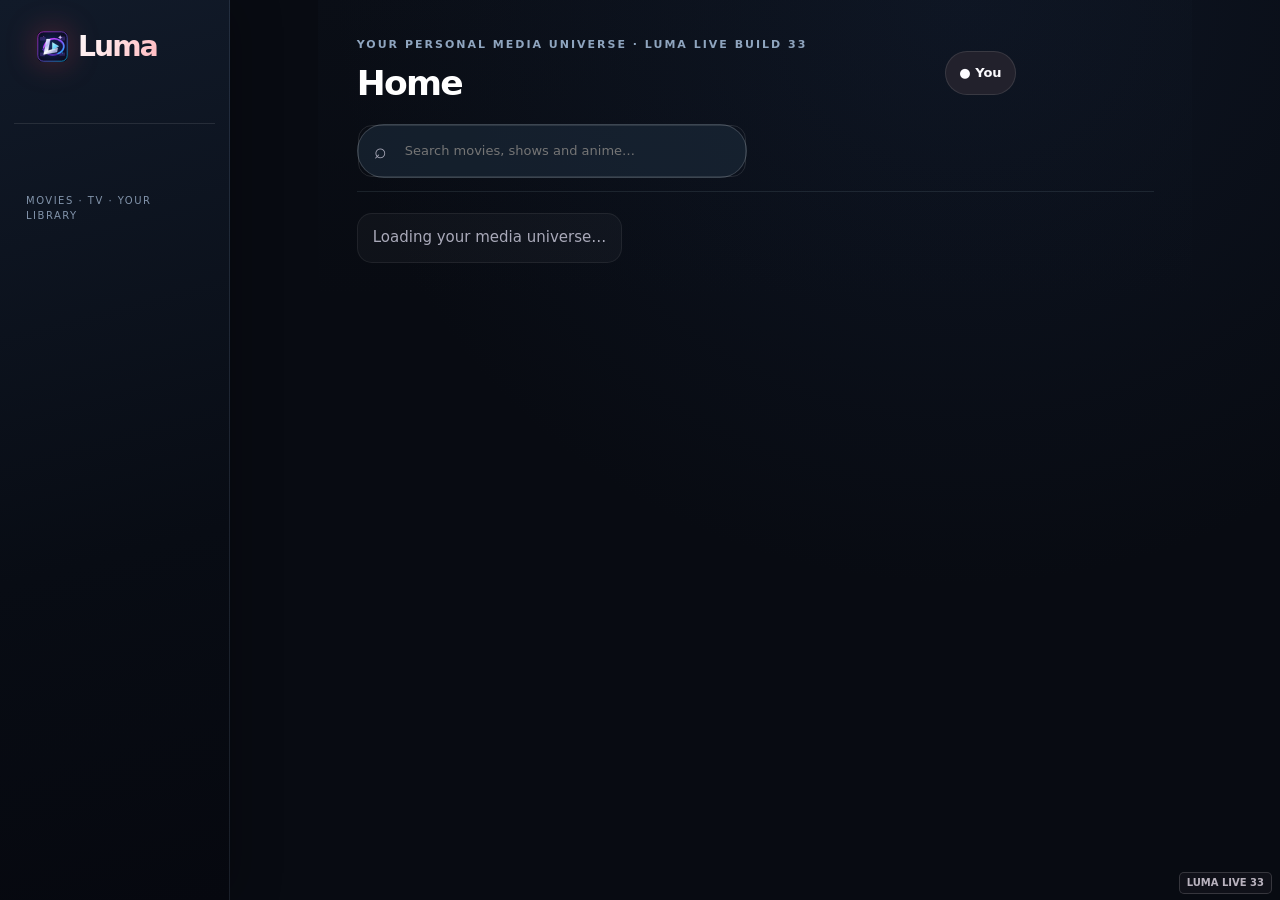
==== commit a3d146c2: "Center the episode play icon on thumbnails" ====
--- a/index.html
+++ b/index.html
@@ -1143,7 +1143,7 @@
 <link rel="stylesheet" href="./iptv-guide-v2.css">
 <link rel="stylesheet" href="./iptv-portal.css">
 <link rel="stylesheet" href="./luma-premium.css">
-<script src="./luma-home.js?v=20261121g"></script>
+<script src="./luma-home.js?v=20261122a"></script>
 <link rel="stylesheet" href="./theater.css?v=20261121b">
 <script src="./catalog-plus.js"></script><style id="luma-tv-sidebar-access">
 /* NVIDIA Shield: pinned Settings shortcut with one scrollable navigation list. */
@@ -1180,38 +1180,263 @@
 .lumaMediaCard .iteminfo .cardLanguageBadges .cardOriginalLanguage{margin-top:0;padding:3px 6px;font-size:10px;white-space:normal}
 .lumaMediaCard .iteminfo .cardLanguageBadges .cardEnglishDub{margin:0;font-size:10px}
 </style><style>
-/* Android TV uses a stable, labeled top navigation row. Nothing expands over posters. */
-html[data-tv="true"] #lumaTvNav,
-html[data-tv="true"] #lumaTvNav:focus-within,
-html[data-tv="true"] #lumaTvNav:hover{
- position:sticky!important;inset:auto!important;top:0!important;width:100%!important;max-width:none!important;height:auto!important;
- min-height:75px!important;flex-direction:row!important;justify-content:flex-start!important;align-items:center!important;
- gap:clamp(8px,1.25vw,22px)!important;margin:0 calc(-1*clamp(20px,3.1vw,62px)) 16px!important;
- padding:12px clamp(20px,3.1vw,62px)!important;overflow:visible!important;box-shadow:none!important;transition:none!important;
-}
-html[data-tv="true"] .main{padding:0 clamp(20px,3.1vw,62px) 70px!important}
-html[data-tv="true"] #lumaTvNav .tvNavRail{flex-direction:row!important;align-items:center!important;flex:1 1 auto!important;
- width:auto!important;min-width:0!important;overflow-x:auto!important;overflow-y:hidden!important;gap:3px!important;padding:0!important}
-html[data-tv="true"] #lumaTvNav .tvNavTab{width:auto!important;min-width:90px!important;min-height:52px!important;
- justify-content:center!important;padding:10px clamp(9px,.95vw,17px)!important;gap:7px!important}
-html[data-tv="true"] #lumaTvNav .tvNavLabel{opacity:1!important;pointer-events:auto!important}
-html[data-tv="true"] #lumaTvNav .tvNavTools{flex-direction:row!important;align-items:center!important;width:auto!important;gap:7px!important}
-html[data-tv="true"] #lumaTvNav .tvNavTool{width:auto!important;min-height:52px!important;padding:10px 14px!important;font-size:15px!important}
-html[data-tv="true"] #lumaTvNav .tvNavTool span{opacity:1!important}
-html[data-tv="true"] #lumaTvNav .tvSidebarSearch{position:relative!important;display:flex!important;flex:none!important}
-html[data-tv="true"] #lumaTvNav .tvSidebarSearch input{position:absolute!important;top:calc(100% + 8px)!important;right:0!important;
- z-index:90!important;width:min(42vw,580px)!important;height:0!important;min-height:0!important;padding:0!important;
- opacity:0!important;visibility:hidden!important;pointer-events:none!important}
-html[data-tv="true"] #lumaTvNav .tvSidebarSearch:focus-within input{height:54px!important;min-height:54px!important;
- padding:12px!important;opacity:1!important;visibility:visible!important;pointer-events:auto!important}
-html[data-tv="true"] #lumaTvNav .tvNavTab:focus-visible,html[data-tv="true"] #lumaTvNav .tvNavTool:focus-visible{
- outline:4px solid #98ffe3!important;outline-offset:2px!important;box-shadow:0 0 0 3px #103c50!important}
-@media(max-width:1100px){
- html[data-tv="true"] #lumaTvNav{gap:6px!important;padding-inline:14px!important}
- html[data-tv="true"] #lumaTvNav .tvBrand strong{font-size:25px!important}
- html[data-tv="true"] #lumaTvNav .tvNavTab{min-width:72px!important;font-size:13px!important;padding-inline:8px!important}
- html[data-tv="true"] #lumaTvNav .tvNavTab i{font-size:18px!important}
- html[data-tv="true"] #lumaTvNav .tvNavTool{min-height:48px!important;padding-inline:9px!important}
+/* DIRECTV Stream inspired Android TV layout: true 10-foot interface. */
+html[data-tv="true"]{
+ --luma-tv-rail:220px;
+ --luma-tv-ink:#f5f8fc;
+ --luma-tv-muted:#aebbd0;
+ --luma-tv-panel:#101e31;
+ color-scheme:dark;
+ scroll-behavior:auto;
+}
+html[data-tv="true"] body{
+ overflow-x:hidden!important;
+ background:#080f1b!important;
+ color:var(--luma-tv-ink)!important;
+}
+html[data-tv="true"] .app{
+ display:block!important;
+ min-height:100dvh!important;
+ background:#080f1b!important;
+}
+html[data-tv="true"] .sidebar,
+html[data-tv="true"] .navBackdrop,
+html[data-tv="true"] .menuToggle{display:none!important}
+html[data-tv="true"] #lumaTvNav{
+ position:fixed!important;inset:0 auto 0 0!important;z-index:120!important;
+ display:flex!important;flex-direction:column!important;align-items:stretch!important;
+ width:var(--luma-tv-rail)!important;height:100dvh!important;max-height:100dvh!important;
+ min-height:0!important;margin:0!important;padding:24px 15px!important;gap:22px!important;
+ overflow:hidden!important;background:#0a1524!important;
+ border-right:1px solid #31445c!important;box-shadow:8px 0 26px #0003!important;
+}
+html[data-tv="true"] #lumaTvNav .tvBrand{
+ display:flex!important;flex-direction:row!important;align-items:center!important;gap:8px!important;
+ min-height:43px!important;padding:0 9px!important;white-space:nowrap!important;
+}
+html[data-tv="true"] #lumaTvNav .tvBrand strong{font-size:28px!important;letter-spacing:-.07em!important}
+html[data-tv="true"] #lumaTvNav .tvBrand span{
+ display:block!important;padding:3px 7px!important;border-radius:5px!important;
+ background:#1687cb!important;color:white!important;font-size:10px!important;
+}
+html[data-tv="true"] #lumaTvNav .tvNavRail{
+ display:flex!important;flex:1 1 auto!important;flex-direction:column!important;
+ align-items:stretch!important;gap:7px!important;width:100%!important;min-height:0!important;
+ overflow-x:hidden!important;overflow-y:auto!important;padding:0 0 5px!important;
+ scrollbar-width:none!important;scroll-behavior:auto!important;
+}
+html[data-tv="true"] #lumaTvNav .tvNavRail::-webkit-scrollbar{display:none}
+html[data-tv="true"] #lumaTvNav .tvNavTab{
+ display:flex!important;flex:0 0 auto!important;flex-direction:row!important;align-items:center!important;
+ justify-content:flex-start!important;gap:15px!important;width:100%!important;min-height:57px!important;
+ padding:0 14px!important;border:1px solid transparent!important;border-radius:11px!important;
+ background:transparent!important;color:#c1cede!important;font-size:17px!important;
+ font-weight:720!important;white-space:nowrap!important;
+}
+html[data-tv="true"] #lumaTvNav .tvNavTab i{
+ display:grid!important;place-items:center!important;width:25px!important;flex:none!important;
+ color:#9aacc2!important;font-size:24px!important;font-style:normal!important;
+}
+html[data-tv="true"] #lumaTvNav .tvNavLabel{
+ display:block!important;opacity:1!important;visibility:visible!important;
+ pointer-events:auto!important;font-size:16px!important;line-height:1.2!important;
+}
+html[data-tv="true"] #lumaTvNav .tvNavTab.active{
+ background:#183a58!important;border-color:#315b7b!important;color:#fff!important;
+}
+html[data-tv="true"] #lumaTvNav .tvNavTools{
+ display:flex!important;flex:none!important;flex-direction:column!important;
+ align-items:stretch!important;gap:7px!important;width:100%!important;
+ border-top:1px solid #ffffff20!important;padding-top:14px!important;
+}
+html[data-tv="true"] #lumaTvNav .tvSidebarSearch{display:contents!important}
+html[data-tv="true"] #lumaTvNav .tvSidebarSearch label,
+html[data-tv="true"] #lumaTvNav .tvSidebarSearch input{display:none!important}
+html[data-tv="true"] #lumaTvNav .tvNavTool{
+ display:flex!important;flex-direction:row!important;align-items:center!important;
+ justify-content:flex-start!important;gap:15px!important;width:100%!important;
+ min-height:53px!important;padding:0 14px!important;border:1px solid transparent!important;
+ border-radius:11px!important;background:transparent!important;color:#c1cede!important;
+ font-size:21px!important;text-align:left!important;
+}
+html[data-tv="true"] #lumaTvNav .tvNavTool span{
+ display:block!important;opacity:1!important;font-size:16px!important;font-weight:720!important;
+}
+html[data-tv="true"] #lumaTvNav .tvNavTab:focus-visible,
+html[data-tv="true"] #lumaTvNav .tvNavTool:focus-visible{
+ outline:4px solid #85d9ff!important;outline-offset:2px!important;
+ background:#214e70!important;color:white!important;transform:none!important;
+}
+html[data-tv="true"] .main{
+ display:block!important;box-sizing:border-box!important;
+ width:calc(100% - var(--luma-tv-rail))!important;min-width:0!important;
+ min-height:100dvh!important;margin:0 0 0 var(--luma-tv-rail)!important;
+ padding:22px clamp(26px,3vw,54px) 48px!important;overflow:visible!important;
+ background:radial-gradient(ellipse at 83% 0%,#142d4866,transparent 50%),#080f1b!important;
+}
+html[data-tv="true"] .top{
+ position:relative!important;top:auto!important;z-index:3!important;
+ display:flex!important;align-items:center!important;gap:16px!important;
+ min-height:51px!important;margin:0 0 15px!important;padding:0 0 12px!important;
+ border-bottom:1px solid #ffffff1c!important;background:transparent!important;
+}
+html[data-tv="true"] .top>div:nth-child(2){flex:1 1 auto!important;min-width:0!important}
+html[data-tv="true"] .top small{display:none!important}
+html[data-tv="true"] .top h1{font-size:28px!important;line-height:1.15!important;margin:0!important}
+html[data-tv="true"] .top .searchWrap,
+html[data-tv="true"] .top #search{display:none!important;visibility:hidden!important}
+html[data-tv="true"] #content{min-width:0!important;padding-top:0!important}
+html[data-tv="true"] .tvStreamHome{gap:21px!important;padding-bottom:20px!important}
+html[data-tv="true"] .tvYourTVHeader h1{font-size:36px!important}
+html[data-tv="true"] .tvSpotlightArea{grid-template-columns:minmax(0,1.6fr) minmax(220px,.8fr)!important;gap:11px!important}
+html[data-tv="true"] .tvLiveFeature{min-height:300px!important;border-radius:15px!important}
+html[data-tv="true"] .tvLiveDetails{padding:26px!important;max-width:760px!important}
+html[data-tv="true"] .tvLiveDetails h2{font-size:clamp(32px,3vw,48px)!important;line-height:1.08!important}
+html[data-tv="true"] .tvLiveDetails p{font-size:15px!important;line-height:1.5!important}
+html[data-tv="true"] .tvUpNext{gap:7px!important}
+html[data-tv="true"] .tvUpNextItem{min-height:74px!important;padding:9px 10px!important}
+html[data-tv="true"] .tvTopChannelsTitle{margin-bottom:6px!important}
+html[data-tv="true"] .tvChannelStrip{min-height:70px!important;padding:2px 2px 7px!important}
+html[data-tv="true"] .tvNetworkTile{flex-basis:clamp(125px,11vw,175px)!important;min-height:62px!important;max-height:70px!important}
+html[data-tv="true"] .tvExperienceHome .lumaShelf .tiles{padding:7px 2px 15px!important}
+html[data-tv="true"] .tvHomePremieres{gap:11px!important;padding:20px!important;border-radius:16px!important}
+html[data-tv="true"] .tvHomePremiereRail{grid-auto-columns:clamp(200px,19vw,280px)!important}
+html[data-tv="true"] .tvHomePremiereInfo{min-height:130px!important;padding:13px!important}
+html[data-tv="true"] .iptvPortalHome{gap:15px!important}
+html[data-tv="true"] .iptvPortalHero{
+ min-height:230px!important;grid-template-columns:minmax(0,1.6fr) minmax(145px,.55fr)!important;
+ gap:18px!important;padding:25px 30px!important;border-radius:17px!important;
+}
+html[data-tv="true"] .iptvHeroSpotlight h2{font-size:36px!important;line-height:1.08!important;margin:7px 0 9px!important}
+html[data-tv="true"] .iptvHeroSpotlight>p{font-size:14px!important;line-height:1.45!important;margin:8px 0!important}
+html[data-tv="true"] .iptvPortalActions{gap:8px!important;margin-top:13px!important}
+html[data-tv="true"] .iptvPortalActions button{min-height:43px!important;padding:9px 14px!important;font-size:14px!important}
+html[data-tv="true"] .iptvHeroArtwork{min-width:0!important;max-width:190px!important}
+html[data-tv="true"] .iptvHeroArtwork img{max-width:150px!important;max-height:85px!important}
+html[data-tv="true"] .iptvHeroSignal{width:95px!important;height:95px!important;font-size:50px!important}
+html[data-tv="true"] .iptvPortalShortcuts{gap:9px!important}
+html[data-tv="true"] .iptvPortalShortcuts button{min-height:88px!important;padding:12px!important;border-radius:12px!important}
+html[data-tv="true"] .iptvPortalShortcuts button>span{font-size:21px!important}
+html[data-tv="true"] .iptvPortalShortcuts strong{font-size:16px!important}
+html[data-tv="true"] .iptvPortalShortcuts small{font-size:13px!important}
+html[data-tv="true"] .iptvPortalSection{padding:0!important}
+html[data-tv="true"] .iptvSectionTop{margin-bottom:10px!important}
+html[data-tv="true"] .iptvSectionTop h3{font-size:23px!important;margin:0!important}
+html[data-tv="true"] .iptvPortalRail{grid-auto-columns:minmax(210px,23%)!important;gap:10px!important}
+html[data-tv="true"] .iptvPortalShow{
+ min-height:150px!important;padding:13px!important;gap:8px!important;border-radius:12px!important;
+}
+html[data-tv="true"] .iptvPortalShowLogo{width:39px!important;height:39px!important}
+html[data-tv="true"] .iptvPortalShowTop strong{font-size:15px!important}
+html[data-tv="true"] .iptvPortalShowTop small{font-size:12px!important}
+html[data-tv="true"] .iptvPortalShowFoot{font-size:12px!important}
+html[data-tv="true"] .iptvGuidePage{min-width:0!important;width:100%!important}
+html[data-tv="true"] .lumaIptvRoot[data-iptv-page="guide"]>.iptvHero{
+ padding:8px 13px!important;margin:0 0 8px!important;border-radius:9px!important;
+}
+html[data-tv="true"] .lumaIptvRoot[data-iptv-page="guide"]>.iptvHero h2{
+ font-size:22px!important;line-height:1.15!important;margin:0!important;
+}
+html[data-tv="true"] .lumaIptvRoot[data-iptv-page="guide"]>.iptvHero p{display:none!important}
+html[data-tv="true"] .iptvGuidePage>.iptvSectionHead{margin:7px 0!important}
+html[data-tv="true"] .iptvGuidePage>.iptvSectionHead h2{font-size:21px!important}
+html[data-tv="true"] .iptvGuidePage .iptvToolbar{
+ display:flex!important;flex-wrap:nowrap!important;align-items:end!important;gap:8px!important;
+ margin:8px 0!important;padding:8px!important;overflow-x:auto!important;
+}
+html[data-tv="true"] .iptvGuidePage .iptvToolbar label{flex:1 1 140px!important;min-width:120px!important;font-size:13px!important}
+html[data-tv="true"] .iptvGuidePage .iptvToolbar button,
+html[data-tv="true"] .iptvGuidePage .iptvToolbar input,
+html[data-tv="true"] .iptvGuidePage .iptvToolbar select{
+ min-height:43px!important;font-size:14px!important;padding:9px 12px!important;
+}
+html[data-tv="true"] .iptvGuideScroll{
+ max-width:100%!important;width:100%!important;
+ max-height:calc(100dvh - 215px)!important;
+ min-height:340px!important;overflow:auto!important;overscroll-behavior:contain!important;
+}
+html[data-tv="true"] .iptvGuideHeader,
+html[data-tv="true"] .iptvGuideRow{
+ grid-template-columns:190px minmax(860px,1fr)!important;
+ min-width:1050px!important;
+}
+html[data-tv="true"] .iptvGuideHeader{position:sticky!important;top:0!important;z-index:8!important}
+html[data-tv="true"] .iptvChannelHeading{width:190px!important;min-width:190px!important;padding:8px!important;font-size:12px!important}
+html[data-tv="true"] .iptvTimeHeader span{padding:9px 7px!important;font-size:12px!important}
+html[data-tv="true"] .iptvGuideRow{min-height:61px!important}
+html[data-tv="true"] .iptvTimeline{min-height:61px!important}
+html[data-tv="true"] .iptvChannelCell{padding:3px 5px!important}
+html[data-tv="true"] .iptvChannel{min-height:51px!important;padding:4px 2px!important;gap:5px!important}
+html[data-tv="true"] .iptvChannel img{width:31px!important;height:28px!important}
+html[data-tv="true"] .iptvChannelNumber{font-size:11px!important;min-width:18px!important}
+html[data-tv="true"] .iptvChannelText strong{font-size:13px!important;line-height:1.2!important}
+html[data-tv="true"] .iptvChannelText small{font-size:11px!important}
+html[data-tv="true"] .iptvProgram{top:4px!important;bottom:4px!important;padding:5px 7px!important}
+html[data-tv="true"] .iptvProgram b{font-size:13px!important;line-height:1.2!important}
+html[data-tv="true"] .iptvProgram span{font-size:11px!important}
+html[data-tv="true"] .iptvGuidePage button:focus-visible,
+html[data-tv="true"] .iptvPortalHome button:focus-visible,
+html[data-tv="true"] .tvStreamHome button:focus-visible{
+ outline:4px solid #9ce4ff!important;outline-offset:2px!important;
+ box-shadow:0 0 0 5px #072238,0 8px 26px #0009!important;transform:none!important;
+}
+html[data-tv="true"] .iptvGuidePage button,
+html[data-tv="true"] .iptvPortalHome button,
+html[data-tv="true"] .tvStreamHome button{scroll-margin:30px!important}
+@media(max-width:1250px){
+ html[data-tv="true"]{--luma-tv-rail:190px}
+ html[data-tv="true"] .main{padding-inline:24px!important}
+ html[data-tv="true"] .iptvGuideHeader,html[data-tv="true"] .iptvGuideRow{
+  grid-template-columns:180px minmax(760px,1fr)!important;min-width:940px!important;
+ }
+ html[data-tv="true"] .iptvChannelHeading{width:180px!important;min-width:180px!important}
+ html[data-tv="true"] .tvSpotlightArea{grid-template-columns:minmax(0,1fr)!important}
+ html[data-tv="true"] .tvUpNext{flex-direction:row!important;overflow-x:auto!important}
+ html[data-tv="true"] .tvUpNextItem{flex:0 0 220px!important}
+ html[data-tv="true"] .iptvPortalHero{padding:22px!important}
+}
+@media(max-height:760px){
+ html[data-tv="true"] .main{padding-top:14px!important;padding-bottom:28px!important}
+ html[data-tv="true"] .iptvGuideScroll{max-height:calc(100dvh - 175px)!important}
+ html[data-tv="true"] .iptvPortalHero{min-height:205px!important}
+ html[data-tv="true"] .tvLiveFeature{min-height:270px!important}
+ html[data-tv="true"] .tvYourTVHeader{margin-bottom:-5px!important}
+}
+@media(prefers-reduced-motion:reduce){
+ html[data-tv="true"] *,html[data-tv="true"] *::before,html[data-tv="true"] *::after{
+  scroll-behavior:auto!important;transition:none!important;animation:none!important;
+ }
+}
+
+/* TV shelves: show fifteen titles max, with a clear remote focus target for more. */
+html[data-tv="true"] .tvStreamHome .shelfhead{align-items:center!important;gap:12px!important}
+html[data-tv="true"] .tvStreamHome .railActions{display:flex!important;align-items:center!important;gap:10px!important}
+html[data-tv="true"] .tvStreamHome .railActions .shelfViewAll{
+ display:inline-flex!important;align-items:center!important;justify-content:center!important;
+ min-height:45px!important;padding:9px 15px!important;border:1px solid #78a6c6!important;
+ border-radius:10px!important;background:#17364f!important;color:#f2f8ff!important;
+ font-size:15px!important;font-weight:800!important;white-space:nowrap!important;
+}
+html[data-tv="true"] .tvStreamHome .railActions .shelfViewAll:focus-visible{
+ outline:4px solid #9ce4ff!important;outline-offset:3px!important;background:#21577b!important;
+}
+html[data-tv="true"] .tvStreamHome .shelfCount{font-size:13px!important;color:#b8c9dc!important}
+</style><style id="episode-play-control-fix">
+/* Keep the episode play icon centered and bounded by its thumbnail. */
+#modal .episodeCinematic{min-width:0!important;max-width:100%!important;overflow:hidden!important}
+#modal .episodeStill{position:relative!important;min-width:0!important;width:100%!important;aspect-ratio:16/9!important;overflow:hidden!important}
+#modal .episodePlayGlyph{
+ position:absolute!important;left:50%!important;top:50%!important;right:auto!important;bottom:auto!important;
+ display:grid!important;place-items:center!important;box-sizing:border-box!important;
+ width:36px!important;height:36px!important;min-width:36px!important;min-height:36px!important;
+ max-width:36px!important;max-height:36px!important;margin:0!important;padding:0!important;
+ border-radius:50%!important;transform:translate(-50%,-50%)!important;line-height:0!important;
+}
+#modal .episodePlayGlyph svg{display:block!important;width:14px!important;height:14px!important;margin-left:2px!important;flex:none!important}
+#modal .episodePlayGlyph svg path{fill:currentColor!important}
+@media(max-width:790px){
+ #modal .episodePlayGlyph{width:32px!important;height:32px!important;min-width:32px!important;min-height:32px!important;max-width:32px!important;max-height:32px!important}
+ #modal .episodePlayGlyph svg{width:13px!important;height:13px!important}
 }
 </style></head><body>
 <div class="app"><div class="navBackdrop" id="navBackdrop" aria-hidden="true"></div><aside class="sidebar" id="lumaSidebar"><div class="sidebarTop"><div class="logo"><img src="./luma-logo.svg" alt="" class="brandMark"><i>Luma</i></div><div class="sidebarActions"><button type="button" class="sidebarQuickSettings" id="sidebarQuickSettings" aria-label="Open Luma settings">⚙ Settings</button><button type="button" class="sidebarDismiss" id="sidebarDismiss" aria-label="Close navigation">✕</button></div></div><nav class="navigation" id="navigation" aria-label="Main navigation"></nav><div class="sideCaption">Movies · TV · Your library</div></aside><main class="main"><nav id="lumaTvNav" aria-label="Television navigation"></nav><header class="top"><button type="button" class="menuToggle" id="menuToggle" aria-controls="navigation" aria-expanded="false" aria-label="Open navigation menu"><span class="bars">☰</span><span>Menu</span></button><div><small>Your personal media universe · LUMA LIVE BUILD 33</small><h1 id="heading">Home</h1></div><button type="button" id="lumaProfileQuick" aria-label="Switch viewer profile">● You</button><div class="lumaNativeHeader"><span id="lumaAndroidBadge" class="lumaNativeBadge" hidden>● Installed on Android TV</span><button type="button" id="lumaAndroidRefresh" class="lumaNativeRefresh" hidden>↻ Refresh Luma</button><button type="button" id="lumaAndroidUpdate" class="lumaNativeRefresh" hidden>⬇ Check APK updates</button><a id="lumaAppInstallLink" class="lumaAppInstallLink" href="https://github.com/cj42izzle/Luma-Media-Center/releases/download/android-tv-preview/Luma-AndroidTV-Preview.apk" target="_blank" rel="noopener noreferrer" hidden>⬇ Install actual Android TV APK</a></div><div class="searchWrap"><span aria-hidden="true">⌕</span><input id="search" class="search" type="search" aria-label="Search movies and TV series" placeholder="Search movies, shows and anime…" autocomplete="off"></div></header><div id="content"><div class="loading">Loading your media universe…</div></div></main></div><script>(function(){try{if(/Android/i.test(navigator.userAgent)&&new URL(location.href).searchParams.get("app")!=="android"){var a=document.getElementById("lumaAppInstallLink");if(a)a.hidden=false}}catch(e){}})();</script><div id="modal"></div><div id="buildMark" role="status" aria-label="Luma app version">LUMA LIVE 33</div><div class="toast" id="toast" role="status" aria-live="polite"></div>
@@ -4980,7 +5205,7 @@
 <script>
 
 "use strict";
-const $=s=>document.querySelector(s), $$=s=>[...document.querySelectorAll(s)];
+const $=s=>document.querySelector(s), $=s=>[...document.querySelectorAll(s)];
 const safe=s=>String(s??"").replace(/[&<>"']/g,c=>({"&":"&amp;","<":"&lt;",">":"&gt;",'"':"&quot;","'":"&#39;"}[c]));
 const store=(key,fallback)=>{try{return JSON.parse(localStorage.getItem("luma.v2."+key))??fallback}catch{return fallback}};
 const PROFILE_FIELDS=["watch","favorites","watched","progress","links"];
@@ -5861,7 +6086,7 @@
   if(position>0&&typeof window!=="undefined"&&typeof window.scrollTo==="function")
    window.scrollTo({top:position,behavior:"instant"});
   if(focusID){
-   const target=$$("[data-open]").find(el=>el.getAttribute?.("data-open")===focusID);
+   const target=$("[data-open]").find(el=>el.getAttribute?.("data-open")===focusID);
    target?.focus?.({preventScroll:true});
   }
  }}
@@ -5973,16 +6198,16 @@
   +'<p class="micro">Profiles are saved on this device. Connected IPTV providers, add-ons and Trakt/Simkl sign-ins remain shared; these are not password-protected accounts or cloud-synced profiles. Deleting a viewer deletes only that viewer’s local viewing history. The original profile cannot be deleted.</p>';
 }
 function bindProfiles(){
- $$("[data-profile-switch]").forEach(btn=>btn.onclick=()=>switchViewer(btn.dataset.profileSwitch));
- $$("[data-profile-edit]").forEach(btn=>btn.onclick=()=>{
-  const form=$$("[data-profile-rename]").find(el=>el.dataset.profileRename===btn.dataset.profileEdit);
+ $("[data-profile-switch]").forEach(btn=>btn.onclick=()=>switchViewer(btn.dataset.profileSwitch));
+ $("[data-profile-edit]").forEach(btn=>btn.onclick=()=>{
+  const form=$("[data-profile-rename]").find(el=>el.dataset.profileRename===btn.dataset.profileEdit);
   if(form){form.hidden=!form.hidden;if(!form.hidden)form.querySelector("input")?.focus?.()}
  });
- $$("[data-profile-rename]").forEach(form=>form.onsubmit=e=>{
+ $("[data-profile-rename]").forEach(form=>form.onsubmit=e=>{
   e.preventDefault();const name=form.querySelector("input")?.value||"";
   if(!renameViewer(form.dataset.profileRename,name))toast("Choose a different viewer name.");
  });
- $$("[data-profile-delete]").forEach(btn=>btn.onclick=()=>{
+ $("[data-profile-delete]").forEach(btn=>btn.onclick=()=>{
   const id=btn.dataset.profileDelete,profile=profileRegistry.entries.find(p=>p.id===id);
   if(!profile)return;
   if(typeof confirm==="function"&&!confirm('Delete viewer "'+profile.name+'" and their saved viewing history on this device?'))return;
@@ -6033,7 +6258,7 @@
    if(group)group.open=true;
   });
  }
- $$("[data-tab]").forEach(b=>b.onclick=()=>{
+ $("[data-tab]").forEach(b=>b.onclick=()=>{
   state.tab=b.dataset.tab;state.q="";$("#search").value="";state.filter="all";render();
   if(typeof scrollTo==="function")scrollTo({top:0,behavior:document.documentElement.dataset.tv==="true"?"auto":"smooth"});
  });
@@ -6193,7 +6418,8 @@
   +'</div></button>';
 }
 function shelf(title,items,subtitle="",page=""){
- const entries=unique((items||[]).filter(Boolean)).slice(0,25);
+ const isTVHome=state.tab==="Home"&&document.documentElement?.dataset?.tv==="true";
+ const entries=unique((items||[]).filter(Boolean)).slice(0,isTVHome?15:25);
  if(!entries.length)return "";
  const category=LumaCollections.collectionID(title,page);
  const compact=state.tab==="Home"&&document.documentElement?.dataset?.tv!=="true";
@@ -6201,7 +6427,7 @@
   +'<button type="button" class="shelfHeadingLink" data-collection-id="'+safe(category)+'" aria-label="Explore more in '+safe(title)+'">'
   +'<h2>'+safe(title)+'</h2>'+(subtitle?'<p class="shelfDescription">'+safe(subtitle)+'</p>':'')
   +(compact?"":'<span class="shelfHeadingExplore">Explore collection ›</span>')+'</button>'
-  +'<div class="railActions"><button type="button" class="shelfViewAll" data-collection-id="'+safe(category)+'">See all <span aria-hidden="true">›</span></button>'
+  +'<div class="railActions"><button type="button" class="shelfViewAll" data-collection-id="'+safe(category)+'">'+(isTVHome?"See more":"See all")+' <span aria-hidden="true">›</span></button>'
   +'<span class="shelfCount">'+entries.length+' titles</span>'
   +'<button class="railArrow" data-scroll="-1" aria-label="Scroll '+safe(title)+' left">‹</button>'
   +'<button class="railArrow" data-scroll="1" aria-label="Scroll '+safe(title)+' right">›</button></div></div>'
@@ -6335,8 +6561,8 @@
   if(Math.abs(dx)<46||Math.abs(dx)<1.6*Math.abs(dy))return;
   selectFeature(featuredIndex+(dx<0?1:-1));
  };
- $$("[data-hero-page]").forEach(b=>b.onclick=()=>selectFeature(Number(b.dataset.heroPage)));
- $$("[data-hero-shift]").forEach(b=>b.onclick=()=>selectFeature(featuredIndex+Number(b.dataset.heroShift)));
+ $("[data-hero-page]").forEach(b=>b.onclick=()=>selectFeature(Number(b.dataset.heroPage)));
+ $("[data-hero-shift]").forEach(b=>b.onclick=()=>selectFeature(featuredIndex+Number(b.dataset.heroShift)));
 }
 function cinematicHomeIntro(items){
  const titles=unique((items||[]).filter(x=>x?.id&&x.title));
@@ -6675,7 +6901,7 @@
    for(const [selector,key] of [["#librarySection","section"],["#libraryType","type"],["#librarySort","sort"],["#libraryCollection","collection"]]){
      if($(selector))$(selector).onchange=e=>{libraryView[key]=e.target.value;libraryView.page=0;render()};
    }
-   $$("[data-library-section]").forEach(b=>b.onclick=()=>{libraryView.section=b.dataset.librarySection;libraryView.page=0;render()});
+   $("[data-library-section]").forEach(b=>b.onclick=()=>{libraryView.section=b.dataset.librarySection;libraryView.page=0;render()});
    if($("#libraryPrev"))$("#libraryPrev").onclick=()=>{libraryView.page--;render();goToResultsTop()};
    if($("#libraryNext"))$("#libraryNext").onclick=()=>{libraryView.page++;render();goToResultsTop()};
  }
@@ -6765,9 +6991,9 @@
    +(typeof LumaHome!=="undefined"?LumaHome.markup(homepageModel,shelf):cinematicHomeIntro(filtered))
    +'</div>';
  }
-}else content=shelf(state.q?"Matching titles":state.tab,filtered)}if(state.loading)content='<div class="loading"><div class="spinner"></div> Updating metadata… <button type="button" class="secondary small" id="skipLoading">Use cached titles</button></div>'+content;if(state.message)content='<div class="notice">'+safe(state.message)+'</div>'+content;if(state.tab==="My Library" && typeof updateLumaView==="function")updateLumaView($("#content"),content);else $("#content").innerHTML=content;if($("#skipLoading"))$("#skipLoading").onclick=()=>{state.loading=false;state.message="Showing saved titles while providers respond.";render()};$$("[data-open]").forEach(b=>b.onclick=()=>openTitle(b.dataset.open));$$("[data-watch]").forEach(b=>b.onclick=()=>toggleWatch(b.dataset.watch));
- $$("[data-title-retry]").forEach(b=>b.onclick=()=>{recoveryFailures.delete(b.dataset.titleRetry);void recoverSavedTitles([b.dataset.titleRetry],true)});
- $$("[data-search-channel]").forEach(b=>b.onclick=()=>{
+}else content=shelf(state.q?"Matching titles":state.tab,filtered)}if(state.loading)content='<div class="loading"><div class="spinner"></div> Updating metadata… <button type="button" class="secondary small" id="skipLoading">Use cached titles</button></div>'+content;if(state.message)content='<div class="notice">'+safe(state.message)+'</div>'+content;if(state.tab==="My Library" && typeof updateLumaView==="function")updateLumaView($("#content"),content);else $("#content").innerHTML=content;if($("#skipLoading"))$("#skipLoading").onclick=()=>{state.loading=false;state.message="Showing saved titles while providers respond.";render()};$("[data-open]").forEach(b=>b.onclick=()=>openTitle(b.dataset.open));$("[data-watch]").forEach(b=>b.onclick=()=>toggleWatch(b.dataset.watch));
+ $("[data-title-retry]").forEach(b=>b.onclick=()=>{recoveryFailures.delete(b.dataset.titleRetry);void recoverSavedTitles([b.dataset.titleRetry],true)});
+ $("[data-search-channel]").forEach(b=>b.onclick=()=>{
   if(typeof LumaIPTV==="undefined"||typeof LumaIPTV.openChannel!=="function")return;
   LumaIPTV.openChannel(b.dataset.searchChannel);
  });if($("#addMedia"))$("#addMedia").onclick=addMedia;if($("#playLocalVideo"))$("#playLocalVideo").onclick=()=>{
@@ -6791,8 +7017,8 @@
    document.querySelectorAll("[data-home-play]").forEach(b=>b.onclick=()=>{void openHomePlay(b.dataset.homePlay)});
 
   }
-  $$("[data-cine-go]").forEach(b=>b.onclick=()=>{state.tab=b.dataset.cineGo;state.q="";$("#search").value="";render();scrollTo({top:0,behavior:"smooth"})});
-}if(state.tab==="Watchlist")LumaAccounts.watchlistBind();if(state.tab==="Profiles")bindProfiles();if(state.tab==="Collection")LumaCollections.bind();bindCollections();$$("[data-collection-id]").forEach(b=>b.onclick=()=>LumaCollections.open(b.dataset.collectionId));bindHeroSwipes();scanLanguageCards();observeLastAired();if(previousPlace)restoreBrowsingLocation(previousPlace)}
+  $("[data-cine-go]").forEach(b=>b.onclick=()=>{state.tab=b.dataset.cineGo;state.q="";$("#search").value="";render();scrollTo({top:0,behavior:"smooth"})});
+}if(state.tab==="Watchlist")LumaAccounts.watchlistBind();if(state.tab==="Profiles")bindProfiles();if(state.tab==="Collection")LumaCollections.bind();bindCollections();$("[data-collection-id]").forEach(b=>b.onclick=()=>LumaCollections.open(b.dataset.collectionId));bindHeroSwipes();scanLanguageCards();observeLastAired();if(previousPlace)restoreBrowsingLocation(previousPlace)}
 // Long-press a poster on phones/tablets, right-click on desktop, or press
 // Context Menu / Shift+F10 on the focused poster. Never hijack swipe scrolling.
 function posterActionTarget(el){
@@ -6984,7 +7210,7 @@
   if(history.state?.lumaCalendarDetail && !history.state?.lumaPlayer)history.back();
  }
  const v=$("#video");if(v&&typeof v.pause==="function"){v.pause();v.removeAttribute?.("src");v.load?.()}$("#modal").innerHTML="";document.body.classList.remove("modalOpen");state.playerKey="";
- const fallback=$$("[data-open]").find(b=>b.dataset?.open===state.selected?.id);
+ const fallback=$("[data-open]").find(b=>b.dataset?.open===state.selected?.id);
  (lastModalOpener?.isConnected && lastModalOpener!==document.body?lastModalOpener:fallback)?.focus?.({preventScroll:true});
  const position=returnToBrowsing;returnToBrowsing=null;lastModalOpener=null;
  restoreBrowsingLocation(position);
@@ -7365,7 +7591,7 @@
   if(next)chooseLink(x,next);
  };
  if($("#retrySeason"))$("#retrySeason").onclick=()=>loadSeason(state.season);
- $$("[data-episode-watch]").forEach(button=>button.onclick=()=>{
+ $("[data-episode-watch]").forEach(button=>button.onclick=()=>{
    const parts=button.dataset.episodeWatch.split(":").map(Number);
    if(parts.length!==2||!parts.every(Number.isInteger)||parts.some(v=>v<1))return;
    const ep=(Array.isArray(meta.episodes)?meta.episodes:[]).map(e=>episodeNormal(e))
@@ -7374,7 +7600,7 @@
    showDetails(true);
    $("#modal [data-episode-watch='"+parts.join(":")+"']")?.focus?.();
  });
- $$("[data-ep]").forEach(button=>button.onclick=()=>{
+ $("[data-ep]").forEach(button=>button.onclick=()=>{
    let ep;try{ep=JSON.parse(decodeURIComponent(button.dataset.ep))}catch{return}
    chooseLink(x,ep);
  });
@@ -7396,7 +7622,7 @@
   const date=e.air_date?new Date(e.air_date+"T12:00:00").toLocaleDateString(undefined,{month:"short",day:"numeric",year:"numeric"}):"Air date TBD";
   return '<div class="episodeRow"><button type="button" class="episode episodeCinematic" data-ep="'+encodeURIComponent(JSON.stringify(item))+'" aria-label="Select season '+sn+' episode '+n+': '+safe(item.name)+'">'
    +'<div class="episodeStill">'+(still?'<img src="'+safe(still)+'" alt="" loading="lazy" onerror="this.remove()">':'<span class="episodeStillFallback">LUMA</span>')
-   +'<span class="episodePlayGlyph">▶</span>'+(progress>0&&progress<.98?'<div class="episodeTrack"><span style="width:'+Math.round(progress*100)+'%"></span></div>':'')+'</div>'
+   +'<span class="episodePlayGlyph" aria-hidden="true"><svg viewBox="0 0 24 24" focusable="false"><path d="M8 5.5v13L18.5 12 8 5.5Z"/></svg></span>'+(progress>0&&progress<.98?'<div class="episodeTrack"><span style="width:'+Math.round(progress*100)+'%"></span></div>':'')+'</div>'
    +'<div class="episodeInfo"><div class="episodeTitleRow"><strong>'+n+'. '+safe(item.name)+'</strong>'+(e.runtime?'<span>'+Number(e.runtime)+' min</span>':'')+'</div>'
    +'<p class="episodeSummary">'+safe(String(e.overview||"Episode synopsis not provided.").slice(0,220))+'</p>'
    +'<div class="episodeStatus"><span>S'+String(sn).padStart(2,"0")+'E'+String(n).padStart(2,"0")+'</span><span>'+safe(date)+'</span>'
@@ -7515,7 +7741,7 @@
    recommendationKey="";void discover();
   }
  };
-}$("#theme").value=state.theme;$("#density").value=state.density;$("#accent").oninput=e=>{state.accent=e.target.value;save("accent",state.accent);paint()};$("#theme").onchange=e=>{state.theme=e.target.value;save("theme",state.theme);paint()};$("#density").onchange=e=>{state.density=e.target.value;save("density",state.density);paint()};$("#toggleOriginalLanguage").onchange=e=>{state.showOriginalLanguage=!!e.target.checked;save("showOriginalLanguage",state.showOriginalLanguage)};$("#toggleEnglishDub").onchange=e=>{state.showEnglishDub=!!e.target.checked;save("showEnglishDub",state.showEnglishDub)};$$("[data-home-option]").forEach(input=>input.onchange=()=>{
+}$("#theme").value=state.theme;$("#density").value=state.density;$("#accent").oninput=e=>{state.accent=e.target.value;save("accent",state.accent);paint()};$("#theme").onchange=e=>{state.theme=e.target.value;save("theme",state.theme);paint()};$("#density").onchange=e=>{state.density=e.target.value;save("density",state.density);paint()};$("#toggleOriginalLanguage").onchange=e=>{state.showOriginalLanguage=!!e.target.checked;save("showOriginalLanguage",state.showOriginalLanguage)};$("#toggleEnglishDub").onchange=e=>{state.showEnglishDub=!!e.target.checked;save("showEnglishDub",state.showEnglishDub)};$("[data-home-option]").forEach(input=>input.onchange=()=>{
  const key=input.dataset.homeOption;
  const next={...homeDisplay,[key]:input.checked};
  if(save("homeDisplayOptions",next)){homeDisplay[key]=input.checked;applyHomeDisplay()}
--- a/theater.css
+++ b/theater.css
@@ -489,3 +489,20 @@
 
 .lumaPosterActionTip{font-size:11px;color:#acbdd2;letter-spacing:.01em;margin:-9px 2px 0}
 @media(min-width:791px){.lumaPosterActionTip{display:none}}
+
+/* Keep the episode play icon centered and bounded by its thumbnail. */
+#modal .episodeCinematic{min-width:0!important;max-width:100%!important;overflow:hidden!important}
+#modal .episodeStill{position:relative!important;min-width:0!important;width:100%!important;aspect-ratio:16/9!important;overflow:hidden!important}
+#modal .episodePlayGlyph{
+ position:absolute!important;left:50%!important;top:50%!important;right:auto!important;bottom:auto!important;
+ display:grid!important;place-items:center!important;box-sizing:border-box!important;
+ width:36px!important;height:36px!important;min-width:36px!important;min-height:36px!important;
+ max-width:36px!important;max-height:36px!important;margin:0!important;padding:0!important;
+ border-radius:50%!important;transform:translate(-50%,-50%)!important;line-height:0!important;
+}
+#modal .episodePlayGlyph svg{display:block!important;width:14px!important;height:14px!important;margin-left:2px!important;flex:none!important}
+#modal .episodePlayGlyph svg path{fill:currentColor!important}
+@media(max-width:790px){
+ #modal .episodePlayGlyph{width:32px!important;height:32px!important;min-width:32px!important;min-height:32px!important;max-width:32px!important;max-height:32px!important}
+ #modal .episodePlayGlyph svg{width:13px!important;height:13px!important}
+}
--- a/tv-experience.css
+++ b/tv-experience.css
@@ -514,3 +514,246 @@
  html[data-tv="true"] #lumaTvNav .tvNavTab i{font-size:18px!important}
  html[data-tv="true"] #lumaTvNav .tvNavTool{min-height:48px!important;padding-inline:9px!important}
 }
+
+
+/* DIRECTV Stream inspired Android TV layout: true 10-foot interface. */
+html[data-tv="true"]{
+ --luma-tv-rail:220px;
+ --luma-tv-ink:#f5f8fc;
+ --luma-tv-muted:#aebbd0;
+ --luma-tv-panel:#101e31;
+ color-scheme:dark;
+ scroll-behavior:auto;
+}
+html[data-tv="true"] body{
+ overflow-x:hidden!important;
+ background:#080f1b!important;
+ color:var(--luma-tv-ink)!important;
+}
+html[data-tv="true"] .app{
+ display:block!important;
+ min-height:100dvh!important;
+ background:#080f1b!important;
+}
+html[data-tv="true"] .sidebar,
+html[data-tv="true"] .navBackdrop,
+html[data-tv="true"] .menuToggle{display:none!important}
+html[data-tv="true"] #lumaTvNav{
+ position:fixed!important;inset:0 auto 0 0!important;z-index:120!important;
+ display:flex!important;flex-direction:column!important;align-items:stretch!important;
+ width:var(--luma-tv-rail)!important;height:100dvh!important;max-height:100dvh!important;
+ min-height:0!important;margin:0!important;padding:24px 15px!important;gap:22px!important;
+ overflow:hidden!important;background:#0a1524!important;
+ border-right:1px solid #31445c!important;box-shadow:8px 0 26px #0003!important;
+}
+html[data-tv="true"] #lumaTvNav .tvBrand{
+ display:flex!important;flex-direction:row!important;align-items:center!important;gap:8px!important;
+ min-height:43px!important;padding:0 9px!important;white-space:nowrap!important;
+}
+html[data-tv="true"] #lumaTvNav .tvBrand strong{font-size:28px!important;letter-spacing:-.07em!important}
+html[data-tv="true"] #lumaTvNav .tvBrand span{
+ display:block!important;padding:3px 7px!important;border-radius:5px!important;
+ background:#1687cb!important;color:white!important;font-size:10px!important;
+}
+html[data-tv="true"] #lumaTvNav .tvNavRail{
+ display:flex!important;flex:1 1 auto!important;flex-direction:column!important;
+ align-items:stretch!important;gap:7px!important;width:100%!important;min-height:0!important;
+ overflow-x:hidden!important;overflow-y:auto!important;padding:0 0 5px!important;
+ scrollbar-width:none!important;scroll-behavior:auto!important;
+}
+html[data-tv="true"] #lumaTvNav .tvNavRail::-webkit-scrollbar{display:none}
+html[data-tv="true"] #lumaTvNav .tvNavTab{
+ display:flex!important;flex:0 0 auto!important;flex-direction:row!important;align-items:center!important;
+ justify-content:flex-start!important;gap:15px!important;width:100%!important;min-height:57px!important;
+ padding:0 14px!important;border:1px solid transparent!important;border-radius:11px!important;
+ background:transparent!important;color:#c1cede!important;font-size:17px!important;
+ font-weight:720!important;white-space:nowrap!important;
+}
+html[data-tv="true"] #lumaTvNav .tvNavTab i{
+ display:grid!important;place-items:center!important;width:25px!important;flex:none!important;
+ color:#9aacc2!important;font-size:24px!important;font-style:normal!important;
+}
+html[data-tv="true"] #lumaTvNav .tvNavLabel{
+ display:block!important;opacity:1!important;visibility:visible!important;
+ pointer-events:auto!important;font-size:16px!important;line-height:1.2!important;
+}
+html[data-tv="true"] #lumaTvNav .tvNavTab.active{
+ background:#183a58!important;border-color:#315b7b!important;color:#fff!important;
+}
+html[data-tv="true"] #lumaTvNav .tvNavTools{
+ display:flex!important;flex:none!important;flex-direction:column!important;
+ align-items:stretch!important;gap:7px!important;width:100%!important;
+ border-top:1px solid #ffffff20!important;padding-top:14px!important;
+}
+html[data-tv="true"] #lumaTvNav .tvSidebarSearch{display:contents!important}
+html[data-tv="true"] #lumaTvNav .tvSidebarSearch label,
+html[data-tv="true"] #lumaTvNav .tvSidebarSearch input{display:none!important}
+html[data-tv="true"] #lumaTvNav .tvNavTool{
+ display:flex!important;flex-direction:row!important;align-items:center!important;
+ justify-content:flex-start!important;gap:15px!important;width:100%!important;
+ min-height:53px!important;padding:0 14px!important;border:1px solid transparent!important;
+ border-radius:11px!important;background:transparent!important;color:#c1cede!important;
+ font-size:21px!important;text-align:left!important;
+}
+html[data-tv="true"] #lumaTvNav .tvNavTool span{
+ display:block!important;opacity:1!important;font-size:16px!important;font-weight:720!important;
+}
+html[data-tv="true"] #lumaTvNav .tvNavTab:focus-visible,
+html[data-tv="true"] #lumaTvNav .tvNavTool:focus-visible{
+ outline:4px solid #85d9ff!important;outline-offset:2px!important;
+ background:#214e70!important;color:white!important;transform:none!important;
+}
+html[data-tv="true"] .main{
+ display:block!important;box-sizing:border-box!important;
+ width:calc(100% - var(--luma-tv-rail))!important;min-width:0!important;
+ min-height:100dvh!important;margin:0 0 0 var(--luma-tv-rail)!important;
+ padding:22px clamp(26px,3vw,54px) 48px!important;overflow:visible!important;
+ background:radial-gradient(ellipse at 83% 0%,#142d4866,transparent 50%),#080f1b!important;
+}
+html[data-tv="true"] .top{
+ position:relative!important;top:auto!important;z-index:3!important;
+ display:flex!important;align-items:center!important;gap:16px!important;
+ min-height:51px!important;margin:0 0 15px!important;padding:0 0 12px!important;
+ border-bottom:1px solid #ffffff1c!important;background:transparent!important;
+}
+html[data-tv="true"] .top>div:nth-child(2){flex:1 1 auto!important;min-width:0!important}
+html[data-tv="true"] .top small{display:none!important}
+html[data-tv="true"] .top h1{font-size:28px!important;line-height:1.15!important;margin:0!important}
+html[data-tv="true"] .top .searchWrap,
+html[data-tv="true"] .top #search{display:none!important;visibility:hidden!important}
+html[data-tv="true"] #content{min-width:0!important;padding-top:0!important}
+html[data-tv="true"] .tvStreamHome{gap:21px!important;padding-bottom:20px!important}
+html[data-tv="true"] .tvYourTVHeader h1{font-size:36px!important}
+html[data-tv="true"] .tvSpotlightArea{grid-template-columns:minmax(0,1.6fr) minmax(220px,.8fr)!important;gap:11px!important}
+html[data-tv="true"] .tvLiveFeature{min-height:300px!important;border-radius:15px!important}
+html[data-tv="true"] .tvLiveDetails{padding:26px!important;max-width:760px!important}
+html[data-tv="true"] .tvLiveDetails h2{font-size:clamp(32px,3vw,48px)!important;line-height:1.08!important}
+html[data-tv="true"] .tvLiveDetails p{font-size:15px!important;line-height:1.5!important}
+html[data-tv="true"] .tvUpNext{gap:7px!important}
+html[data-tv="true"] .tvUpNextItem{min-height:74px!important;padding:9px 10px!important}
+html[data-tv="true"] .tvTopChannelsTitle{margin-bottom:6px!important}
+html[data-tv="true"] .tvChannelStrip{min-height:70px!important;padding:2px 2px 7px!important}
+html[data-tv="true"] .tvNetworkTile{flex-basis:clamp(125px,11vw,175px)!important;min-height:62px!important;max-height:70px!important}
+html[data-tv="true"] .tvExperienceHome .lumaShelf .tiles{padding:7px 2px 15px!important}
+html[data-tv="true"] .tvHomePremieres{gap:11px!important;padding:20px!important;border-radius:16px!important}
+html[data-tv="true"] .tvHomePremiereRail{grid-auto-columns:clamp(200px,19vw,280px)!important}
+html[data-tv="true"] .tvHomePremiereInfo{min-height:130px!important;padding:13px!important}
+html[data-tv="true"] .iptvPortalHome{gap:15px!important}
+html[data-tv="true"] .iptvPortalHero{
+ min-height:230px!important;grid-template-columns:minmax(0,1.6fr) minmax(145px,.55fr)!important;
+ gap:18px!important;padding:25px 30px!important;border-radius:17px!important;
+}
+html[data-tv="true"] .iptvHeroSpotlight h2{font-size:36px!important;line-height:1.08!important;margin:7px 0 9px!important}
+html[data-tv="true"] .iptvHeroSpotlight>p{font-size:14px!important;line-height:1.45!important;margin:8px 0!important}
+html[data-tv="true"] .iptvPortalActions{gap:8px!important;margin-top:13px!important}
+html[data-tv="true"] .iptvPortalActions button{min-height:43px!important;padding:9px 14px!important;font-size:14px!important}
+html[data-tv="true"] .iptvHeroArtwork{min-width:0!important;max-width:190px!important}
+html[data-tv="true"] .iptvHeroArtwork img{max-width:150px!important;max-height:85px!important}
+html[data-tv="true"] .iptvHeroSignal{width:95px!important;height:95px!important;font-size:50px!important}
+html[data-tv="true"] .iptvPortalShortcuts{gap:9px!important}
+html[data-tv="true"] .iptvPortalShortcuts button{min-height:88px!important;padding:12px!important;border-radius:12px!important}
+html[data-tv="true"] .iptvPortalShortcuts button>span{font-size:21px!important}
+html[data-tv="true"] .iptvPortalShortcuts strong{font-size:16px!important}
+html[data-tv="true"] .iptvPortalShortcuts small{font-size:13px!important}
+html[data-tv="true"] .iptvPortalSection{padding:0!important}
+html[data-tv="true"] .iptvSectionTop{margin-bottom:10px!important}
+html[data-tv="true"] .iptvSectionTop h3{font-size:23px!important;margin:0!important}
+html[data-tv="true"] .iptvPortalRail{grid-auto-columns:minmax(210px,23%)!important;gap:10px!important}
+html[data-tv="true"] .iptvPortalShow{
+ min-height:150px!important;padding:13px!important;gap:8px!important;border-radius:12px!important;
+}
+html[data-tv="true"] .iptvPortalShowLogo{width:39px!important;height:39px!important}
+html[data-tv="true"] .iptvPortalShowTop strong{font-size:15px!important}
+html[data-tv="true"] .iptvPortalShowTop small{font-size:12px!important}
+html[data-tv="true"] .iptvPortalShowFoot{font-size:12px!important}
+html[data-tv="true"] .iptvGuidePage{min-width:0!important;width:100%!important}
+html[data-tv="true"] .lumaIptvRoot[data-iptv-page="guide"]>.iptvHero{
+ padding:8px 13px!important;margin:0 0 8px!important;border-radius:9px!important;
+}
+html[data-tv="true"] .lumaIptvRoot[data-iptv-page="guide"]>.iptvHero h2{
+ font-size:22px!important;line-height:1.15!important;margin:0!important;
+}
+html[data-tv="true"] .lumaIptvRoot[data-iptv-page="guide"]>.iptvHero p{display:none!important}
+html[data-tv="true"] .iptvGuidePage>.iptvSectionHead{margin:7px 0!important}
+html[data-tv="true"] .iptvGuidePage>.iptvSectionHead h2{font-size:21px!important}
+html[data-tv="true"] .iptvGuidePage .iptvToolbar{
+ display:flex!important;flex-wrap:nowrap!important;align-items:end!important;gap:8px!important;
+ margin:8px 0!important;padding:8px!important;overflow-x:auto!important;
+}
+html[data-tv="true"] .iptvGuidePage .iptvToolbar label{flex:1 1 140px!important;min-width:120px!important;font-size:13px!important}
+html[data-tv="true"] .iptvGuidePage .iptvToolbar button,
+html[data-tv="true"] .iptvGuidePage .iptvToolbar input,
+html[data-tv="true"] .iptvGuidePage .iptvToolbar select{
+ min-height:43px!important;font-size:14px!important;padding:9px 12px!important;
+}
+html[data-tv="true"] .iptvGuideScroll{
+ max-width:100%!important;width:100%!important;
+ max-height:calc(100dvh - 215px)!important;
+ min-height:340px!important;overflow:auto!important;overscroll-behavior:contain!important;
+}
+html[data-tv="true"] .iptvGuideHeader,
+html[data-tv="true"] .iptvGuideRow{
+ grid-template-columns:190px minmax(860px,1fr)!important;
+ min-width:1050px!important;
+}
+html[data-tv="true"] .iptvGuideHeader{position:sticky!important;top:0!important;z-index:8!important}
+html[data-tv="true"] .iptvChannelHeading{width:190px!important;min-width:190px!important;padding:8px!important;font-size:12px!important}
+html[data-tv="true"] .iptvTimeHeader span{padding:9px 7px!important;font-size:12px!important}
+html[data-tv="true"] .iptvGuideRow{min-height:61px!important}
+html[data-tv="true"] .iptvTimeline{min-height:61px!important}
+html[data-tv="true"] .iptvChannelCell{padding:3px 5px!important}
+html[data-tv="true"] .iptvChannel{min-height:51px!important;padding:4px 2px!important;gap:5px!important}
+html[data-tv="true"] .iptvChannel img{width:31px!important;height:28px!important}
+html[data-tv="true"] .iptvChannelNumber{font-size:11px!important;min-width:18px!important}
+html[data-tv="true"] .iptvChannelText strong{font-size:13px!important;line-height:1.2!important}
+html[data-tv="true"] .iptvChannelText small{font-size:11px!important}
+html[data-tv="true"] .iptvProgram{top:4px!important;bottom:4px!important;padding:5px 7px!important}
+html[data-tv="true"] .iptvProgram b{font-size:13px!important;line-height:1.2!important}
+html[data-tv="true"] .iptvProgram span{font-size:11px!important}
+html[data-tv="true"] .iptvGuidePage button:focus-visible,
+html[data-tv="true"] .iptvPortalHome button:focus-visible,
+html[data-tv="true"] .tvStreamHome button:focus-visible{
+ outline:4px solid #9ce4ff!important;outline-offset:2px!important;
+ box-shadow:0 0 0 5px #072238,0 8px 26px #0009!important;transform:none!important;
+}
+html[data-tv="true"] .iptvGuidePage button,
+html[data-tv="true"] .iptvPortalHome button,
+html[data-tv="true"] .tvStreamHome button{scroll-margin:30px!important}
+@media(max-width:1250px){
+ html[data-tv="true"]{--luma-tv-rail:190px}
+ html[data-tv="true"] .main{padding-inline:24px!important}
+ html[data-tv="true"] .iptvGuideHeader,html[data-tv="true"] .iptvGuideRow{
+  grid-template-columns:180px minmax(760px,1fr)!important;min-width:940px!important;
+ }
+ html[data-tv="true"] .iptvChannelHeading{width:180px!important;min-width:180px!important}
+ html[data-tv="true"] .tvSpotlightArea{grid-template-columns:minmax(0,1fr)!important}
+ html[data-tv="true"] .tvUpNext{flex-direction:row!important;overflow-x:auto!important}
+ html[data-tv="true"] .tvUpNextItem{flex:0 0 220px!important}
+ html[data-tv="true"] .iptvPortalHero{padding:22px!important}
+}
+@media(max-height:760px){
+ html[data-tv="true"] .main{padding-top:14px!important;padding-bottom:28px!important}
+ html[data-tv="true"] .iptvGuideScroll{max-height:calc(100dvh - 175px)!important}
+ html[data-tv="true"] .iptvPortalHero{min-height:205px!important}
+ html[data-tv="true"] .tvLiveFeature{min-height:270px!important}
+ html[data-tv="true"] .tvYourTVHeader{margin-bottom:-5px!important}
+}
+@media(prefers-reduced-motion:reduce){
+ html[data-tv="true"] *,html[data-tv="true"] *::before,html[data-tv="true"] *::after{
+  scroll-behavior:auto!important;transition:none!important;animation:none!important;
+ }
+}
+
+/* TV shelves: show fifteen titles max, with a clear remote focus target for more. */
+html[data-tv="true"] .tvStreamHome .shelfhead{align-items:center!important;gap:12px!important}
+html[data-tv="true"] .tvStreamHome .railActions{display:flex!important;align-items:center!important;gap:10px!important}
+html[data-tv="true"] .tvStreamHome .railActions .shelfViewAll{
+ display:inline-flex!important;align-items:center!important;justify-content:center!important;
+ min-height:45px!important;padding:9px 15px!important;border:1px solid #78a6c6!important;
+ border-radius:10px!important;background:#17364f!important;color:#f2f8ff!important;
+ font-size:15px!important;font-weight:800!important;white-space:nowrap!important;
+}
+html[data-tv="true"] .tvStreamHome .railActions .shelfViewAll:focus-visible{
+ outline:4px solid #9ce4ff!important;outline-offset:3px!important;background:#21577b!important;
+}
+html[data-tv="true"] .tvStreamHome .shelfCount{font-size:13px!important;color:#b8c9dc!important}
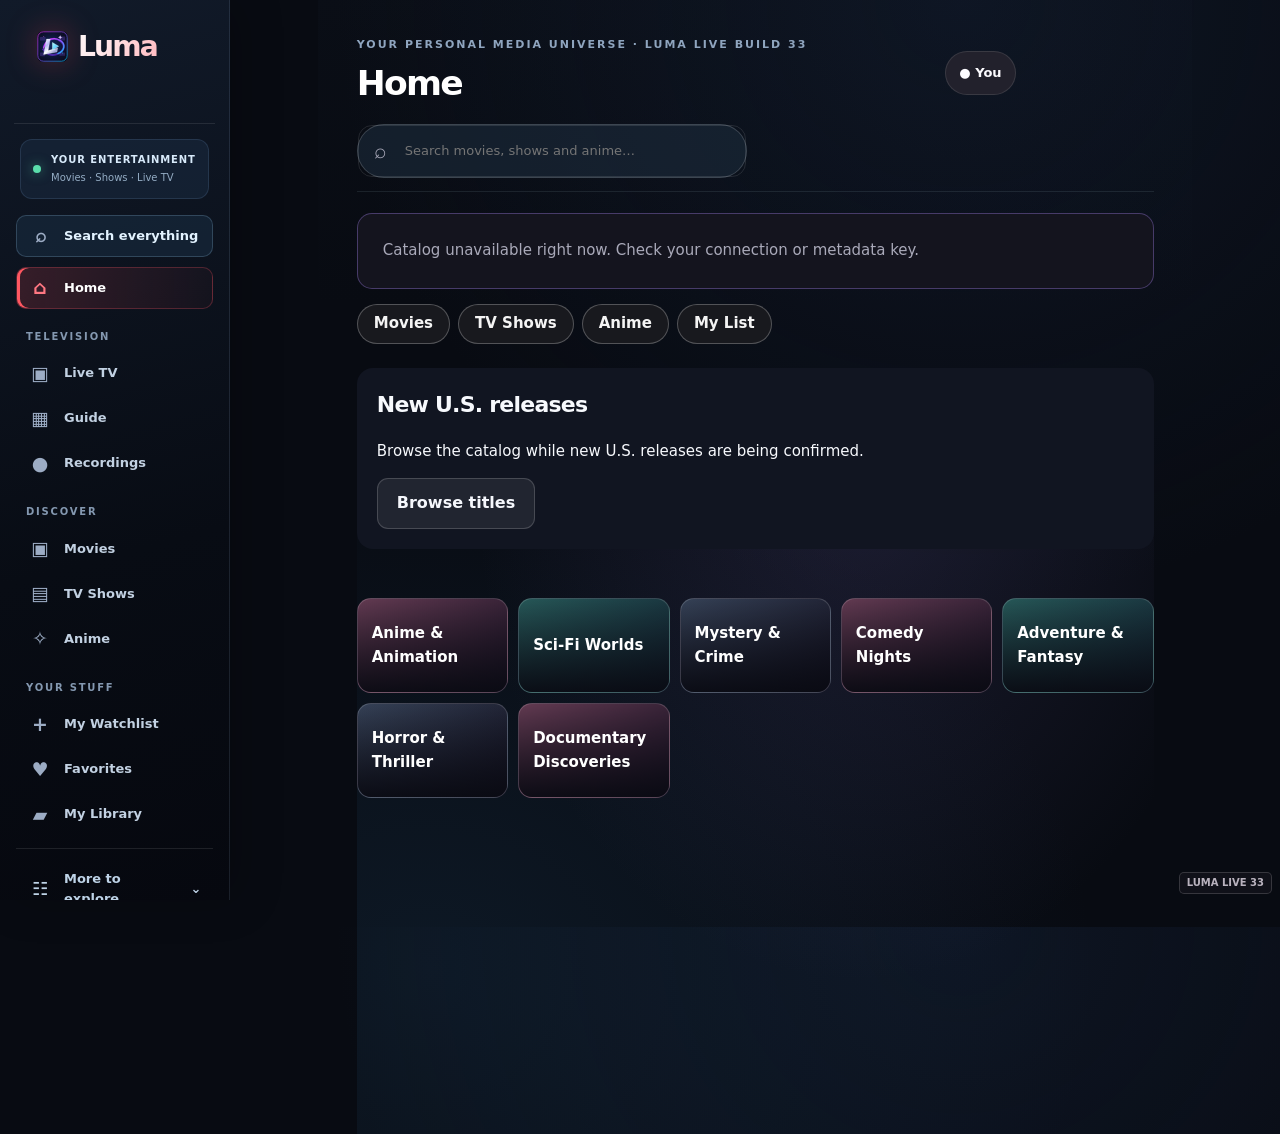
==== commit 36f2eb06: "Resync standalone episode player controls" ====
--- a/index.html
+++ b/index.html
@@ -5203,9 +5203,8 @@
 })();
 </script>
 <script>
-
 "use strict";
-const $=s=>document.querySelector(s), $=s=>[...document.querySelectorAll(s)];
+const $=s=>document.querySelector(s), $$=s=>[...document.querySelectorAll(s)];
 const safe=s=>String(s??"").replace(/[&<>"']/g,c=>({"&":"&amp;","<":"&lt;",">":"&gt;",'"':"&quot;","'":"&#39;"}[c]));
 const store=(key,fallback)=>{try{return JSON.parse(localStorage.getItem("luma.v2."+key))??fallback}catch{return fallback}};
 const PROFILE_FIELDS=["watch","favorites","watched","progress","links"];
@@ -6086,7 +6085,7 @@
   if(position>0&&typeof window!=="undefined"&&typeof window.scrollTo==="function")
    window.scrollTo({top:position,behavior:"instant"});
   if(focusID){
-   const target=$("[data-open]").find(el=>el.getAttribute?.("data-open")===focusID);
+   const target=$$("[data-open]").find(el=>el.getAttribute?.("data-open")===focusID);
    target?.focus?.({preventScroll:true});
   }
  }}
@@ -6198,16 +6197,16 @@
   +'<p class="micro">Profiles are saved on this device. Connected IPTV providers, add-ons and Trakt/Simkl sign-ins remain shared; these are not password-protected accounts or cloud-synced profiles. Deleting a viewer deletes only that viewer’s local viewing history. The original profile cannot be deleted.</p>';
 }
 function bindProfiles(){
- $("[data-profile-switch]").forEach(btn=>btn.onclick=()=>switchViewer(btn.dataset.profileSwitch));
- $("[data-profile-edit]").forEach(btn=>btn.onclick=()=>{
-  const form=$("[data-profile-rename]").find(el=>el.dataset.profileRename===btn.dataset.profileEdit);
+ $$("[data-profile-switch]").forEach(btn=>btn.onclick=()=>switchViewer(btn.dataset.profileSwitch));
+ $$("[data-profile-edit]").forEach(btn=>btn.onclick=()=>{
+  const form=$$("[data-profile-rename]").find(el=>el.dataset.profileRename===btn.dataset.profileEdit);
   if(form){form.hidden=!form.hidden;if(!form.hidden)form.querySelector("input")?.focus?.()}
  });
- $("[data-profile-rename]").forEach(form=>form.onsubmit=e=>{
+ $$("[data-profile-rename]").forEach(form=>form.onsubmit=e=>{
   e.preventDefault();const name=form.querySelector("input")?.value||"";
   if(!renameViewer(form.dataset.profileRename,name))toast("Choose a different viewer name.");
  });
- $("[data-profile-delete]").forEach(btn=>btn.onclick=()=>{
+ $$("[data-profile-delete]").forEach(btn=>btn.onclick=()=>{
   const id=btn.dataset.profileDelete,profile=profileRegistry.entries.find(p=>p.id===id);
   if(!profile)return;
   if(typeof confirm==="function"&&!confirm('Delete viewer "'+profile.name+'" and their saved viewing history on this device?'))return;
@@ -6258,7 +6257,7 @@
    if(group)group.open=true;
   });
  }
- $("[data-tab]").forEach(b=>b.onclick=()=>{
+ $$("[data-tab]").forEach(b=>b.onclick=()=>{
   state.tab=b.dataset.tab;state.q="";$("#search").value="";state.filter="all";render();
   if(typeof scrollTo==="function")scrollTo({top:0,behavior:document.documentElement.dataset.tv==="true"?"auto":"smooth"});
  });
@@ -6561,8 +6560,8 @@
   if(Math.abs(dx)<46||Math.abs(dx)<1.6*Math.abs(dy))return;
   selectFeature(featuredIndex+(dx<0?1:-1));
  };
- $("[data-hero-page]").forEach(b=>b.onclick=()=>selectFeature(Number(b.dataset.heroPage)));
- $("[data-hero-shift]").forEach(b=>b.onclick=()=>selectFeature(featuredIndex+Number(b.dataset.heroShift)));
+ $$("[data-hero-page]").forEach(b=>b.onclick=()=>selectFeature(Number(b.dataset.heroPage)));
+ $$("[data-hero-shift]").forEach(b=>b.onclick=()=>selectFeature(featuredIndex+Number(b.dataset.heroShift)));
 }
 function cinematicHomeIntro(items){
  const titles=unique((items||[]).filter(x=>x?.id&&x.title));
@@ -6901,7 +6900,7 @@
    for(const [selector,key] of [["#librarySection","section"],["#libraryType","type"],["#librarySort","sort"],["#libraryCollection","collection"]]){
      if($(selector))$(selector).onchange=e=>{libraryView[key]=e.target.value;libraryView.page=0;render()};
    }
-   $("[data-library-section]").forEach(b=>b.onclick=()=>{libraryView.section=b.dataset.librarySection;libraryView.page=0;render()});
+   $$("[data-library-section]").forEach(b=>b.onclick=()=>{libraryView.section=b.dataset.librarySection;libraryView.page=0;render()});
    if($("#libraryPrev"))$("#libraryPrev").onclick=()=>{libraryView.page--;render();goToResultsTop()};
    if($("#libraryNext"))$("#libraryNext").onclick=()=>{libraryView.page++;render();goToResultsTop()};
  }
@@ -6991,9 +6990,9 @@
    +(typeof LumaHome!=="undefined"?LumaHome.markup(homepageModel,shelf):cinematicHomeIntro(filtered))
    +'</div>';
  }
-}else content=shelf(state.q?"Matching titles":state.tab,filtered)}if(state.loading)content='<div class="loading"><div class="spinner"></div> Updating metadata… <button type="button" class="secondary small" id="skipLoading">Use cached titles</button></div>'+content;if(state.message)content='<div class="notice">'+safe(state.message)+'</div>'+content;if(state.tab==="My Library" && typeof updateLumaView==="function")updateLumaView($("#content"),content);else $("#content").innerHTML=content;if($("#skipLoading"))$("#skipLoading").onclick=()=>{state.loading=false;state.message="Showing saved titles while providers respond.";render()};$("[data-open]").forEach(b=>b.onclick=()=>openTitle(b.dataset.open));$("[data-watch]").forEach(b=>b.onclick=()=>toggleWatch(b.dataset.watch));
- $("[data-title-retry]").forEach(b=>b.onclick=()=>{recoveryFailures.delete(b.dataset.titleRetry);void recoverSavedTitles([b.dataset.titleRetry],true)});
- $("[data-search-channel]").forEach(b=>b.onclick=()=>{
+}else content=shelf(state.q?"Matching titles":state.tab,filtered)}if(state.loading)content='<div class="loading"><div class="spinner"></div> Updating metadata… <button type="button" class="secondary small" id="skipLoading">Use cached titles</button></div>'+content;if(state.message)content='<div class="notice">'+safe(state.message)+'</div>'+content;if(state.tab==="My Library" && typeof updateLumaView==="function")updateLumaView($("#content"),content);else $("#content").innerHTML=content;if($("#skipLoading"))$("#skipLoading").onclick=()=>{state.loading=false;state.message="Showing saved titles while providers respond.";render()};$$("[data-open]").forEach(b=>b.onclick=()=>openTitle(b.dataset.open));$$("[data-watch]").forEach(b=>b.onclick=()=>toggleWatch(b.dataset.watch));
+ $$("[data-title-retry]").forEach(b=>b.onclick=()=>{recoveryFailures.delete(b.dataset.titleRetry);void recoverSavedTitles([b.dataset.titleRetry],true)});
+ $$("[data-search-channel]").forEach(b=>b.onclick=()=>{
   if(typeof LumaIPTV==="undefined"||typeof LumaIPTV.openChannel!=="function")return;
   LumaIPTV.openChannel(b.dataset.searchChannel);
  });if($("#addMedia"))$("#addMedia").onclick=addMedia;if($("#playLocalVideo"))$("#playLocalVideo").onclick=()=>{
@@ -7017,8 +7016,8 @@
    document.querySelectorAll("[data-home-play]").forEach(b=>b.onclick=()=>{void openHomePlay(b.dataset.homePlay)});
 
   }
-  $("[data-cine-go]").forEach(b=>b.onclick=()=>{state.tab=b.dataset.cineGo;state.q="";$("#search").value="";render();scrollTo({top:0,behavior:"smooth"})});
-}if(state.tab==="Watchlist")LumaAccounts.watchlistBind();if(state.tab==="Profiles")bindProfiles();if(state.tab==="Collection")LumaCollections.bind();bindCollections();$("[data-collection-id]").forEach(b=>b.onclick=()=>LumaCollections.open(b.dataset.collectionId));bindHeroSwipes();scanLanguageCards();observeLastAired();if(previousPlace)restoreBrowsingLocation(previousPlace)}
+  $$("[data-cine-go]").forEach(b=>b.onclick=()=>{state.tab=b.dataset.cineGo;state.q="";$("#search").value="";render();scrollTo({top:0,behavior:"smooth"})});
+}if(state.tab==="Watchlist")LumaAccounts.watchlistBind();if(state.tab==="Profiles")bindProfiles();if(state.tab==="Collection")LumaCollections.bind();bindCollections();$$("[data-collection-id]").forEach(b=>b.onclick=()=>LumaCollections.open(b.dataset.collectionId));bindHeroSwipes();scanLanguageCards();observeLastAired();if(previousPlace)restoreBrowsingLocation(previousPlace)}
 // Long-press a poster on phones/tablets, right-click on desktop, or press
 // Context Menu / Shift+F10 on the focused poster. Never hijack swipe scrolling.
 function posterActionTarget(el){
@@ -7210,7 +7209,7 @@
   if(history.state?.lumaCalendarDetail && !history.state?.lumaPlayer)history.back();
  }
  const v=$("#video");if(v&&typeof v.pause==="function"){v.pause();v.removeAttribute?.("src");v.load?.()}$("#modal").innerHTML="";document.body.classList.remove("modalOpen");state.playerKey="";
- const fallback=$("[data-open]").find(b=>b.dataset?.open===state.selected?.id);
+ const fallback=$$("[data-open]").find(b=>b.dataset?.open===state.selected?.id);
  (lastModalOpener?.isConnected && lastModalOpener!==document.body?lastModalOpener:fallback)?.focus?.({preventScroll:true});
  const position=returnToBrowsing;returnToBrowsing=null;lastModalOpener=null;
  restoreBrowsingLocation(position);
@@ -7591,7 +7590,7 @@
   if(next)chooseLink(x,next);
  };
  if($("#retrySeason"))$("#retrySeason").onclick=()=>loadSeason(state.season);
- $("[data-episode-watch]").forEach(button=>button.onclick=()=>{
+ $$("[data-episode-watch]").forEach(button=>button.onclick=()=>{
    const parts=button.dataset.episodeWatch.split(":").map(Number);
    if(parts.length!==2||!parts.every(Number.isInteger)||parts.some(v=>v<1))return;
    const ep=(Array.isArray(meta.episodes)?meta.episodes:[]).map(e=>episodeNormal(e))
@@ -7600,7 +7599,7 @@
    showDetails(true);
    $("#modal [data-episode-watch='"+parts.join(":")+"']")?.focus?.();
  });
- $("[data-ep]").forEach(button=>button.onclick=()=>{
+ $$("[data-ep]").forEach(button=>button.onclick=()=>{
    let ep;try{ep=JSON.parse(decodeURIComponent(button.dataset.ep))}catch{return}
    chooseLink(x,ep);
  });
@@ -7741,7 +7740,7 @@
    recommendationKey="";void discover();
   }
  };
-}$("#theme").value=state.theme;$("#density").value=state.density;$("#accent").oninput=e=>{state.accent=e.target.value;save("accent",state.accent);paint()};$("#theme").onchange=e=>{state.theme=e.target.value;save("theme",state.theme);paint()};$("#density").onchange=e=>{state.density=e.target.value;save("density",state.density);paint()};$("#toggleOriginalLanguage").onchange=e=>{state.showOriginalLanguage=!!e.target.checked;save("showOriginalLanguage",state.showOriginalLanguage)};$("#toggleEnglishDub").onchange=e=>{state.showEnglishDub=!!e.target.checked;save("showEnglishDub",state.showEnglishDub)};$("[data-home-option]").forEach(input=>input.onchange=()=>{
+}$("#theme").value=state.theme;$("#density").value=state.density;$("#accent").oninput=e=>{state.accent=e.target.value;save("accent",state.accent);paint()};$("#theme").onchange=e=>{state.theme=e.target.value;save("theme",state.theme);paint()};$("#density").onchange=e=>{state.density=e.target.value;save("density",state.density);paint()};$("#toggleOriginalLanguage").onchange=e=>{state.showOriginalLanguage=!!e.target.checked;save("showOriginalLanguage",state.showOriginalLanguage)};$("#toggleEnglishDub").onchange=e=>{state.showEnglishDub=!!e.target.checked;save("showEnglishDub",state.showEnglishDub)};$$("[data-home-option]").forEach(input=>input.onchange=()=>{
  const key=input.dataset.homeOption;
  const next={...homeDisplay,[key]:input.checked};
  if(save("homeDisplayOptions",next)){homeDisplay[key]=input.checked;applyHomeDisplay()}
@@ -7901,7 +7900,6 @@
  }).catch(()=>{});
 }
 if(typeof LumaHome!=="undefined")LumaHome.prime().catch(()=>{});/* Offline service worker disabled to prevent stale GitHub Pages builds; keep user library in localStorage. */
-
 </script>
 <script>
 "use strict";
